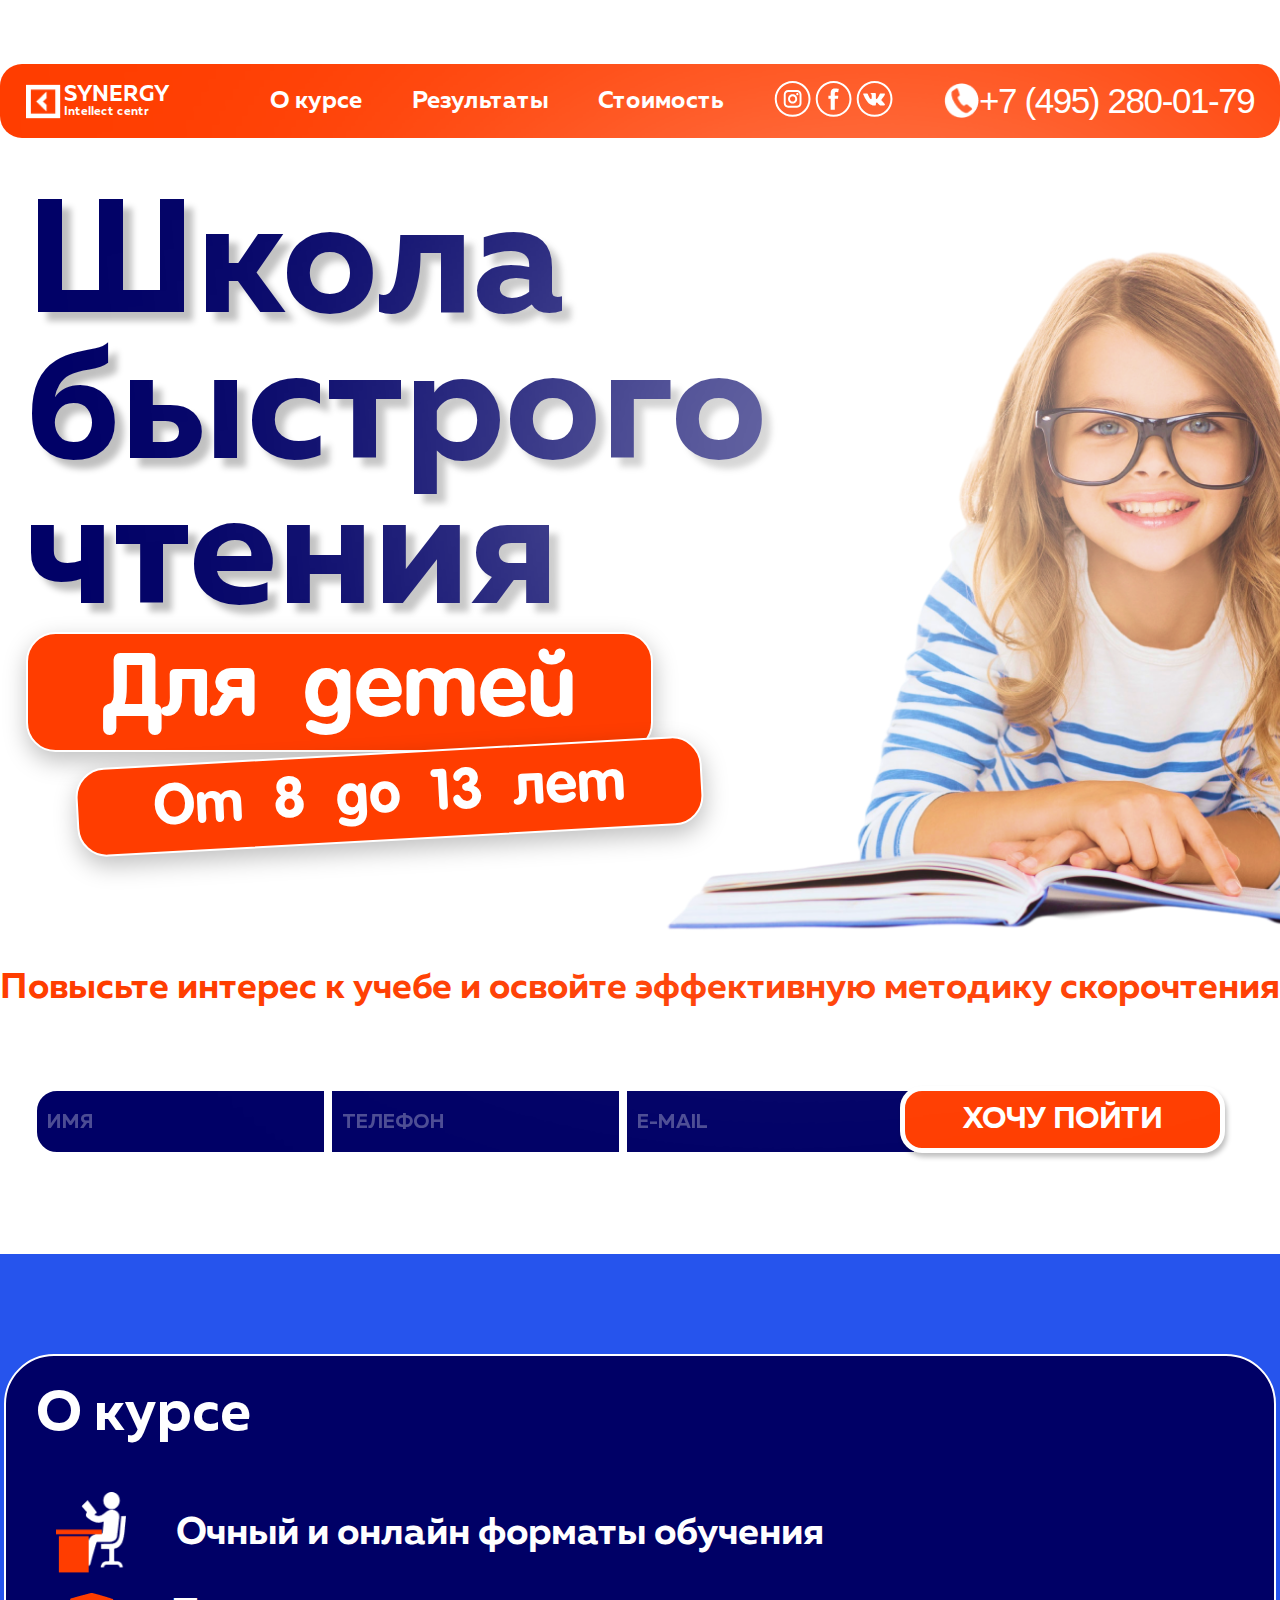
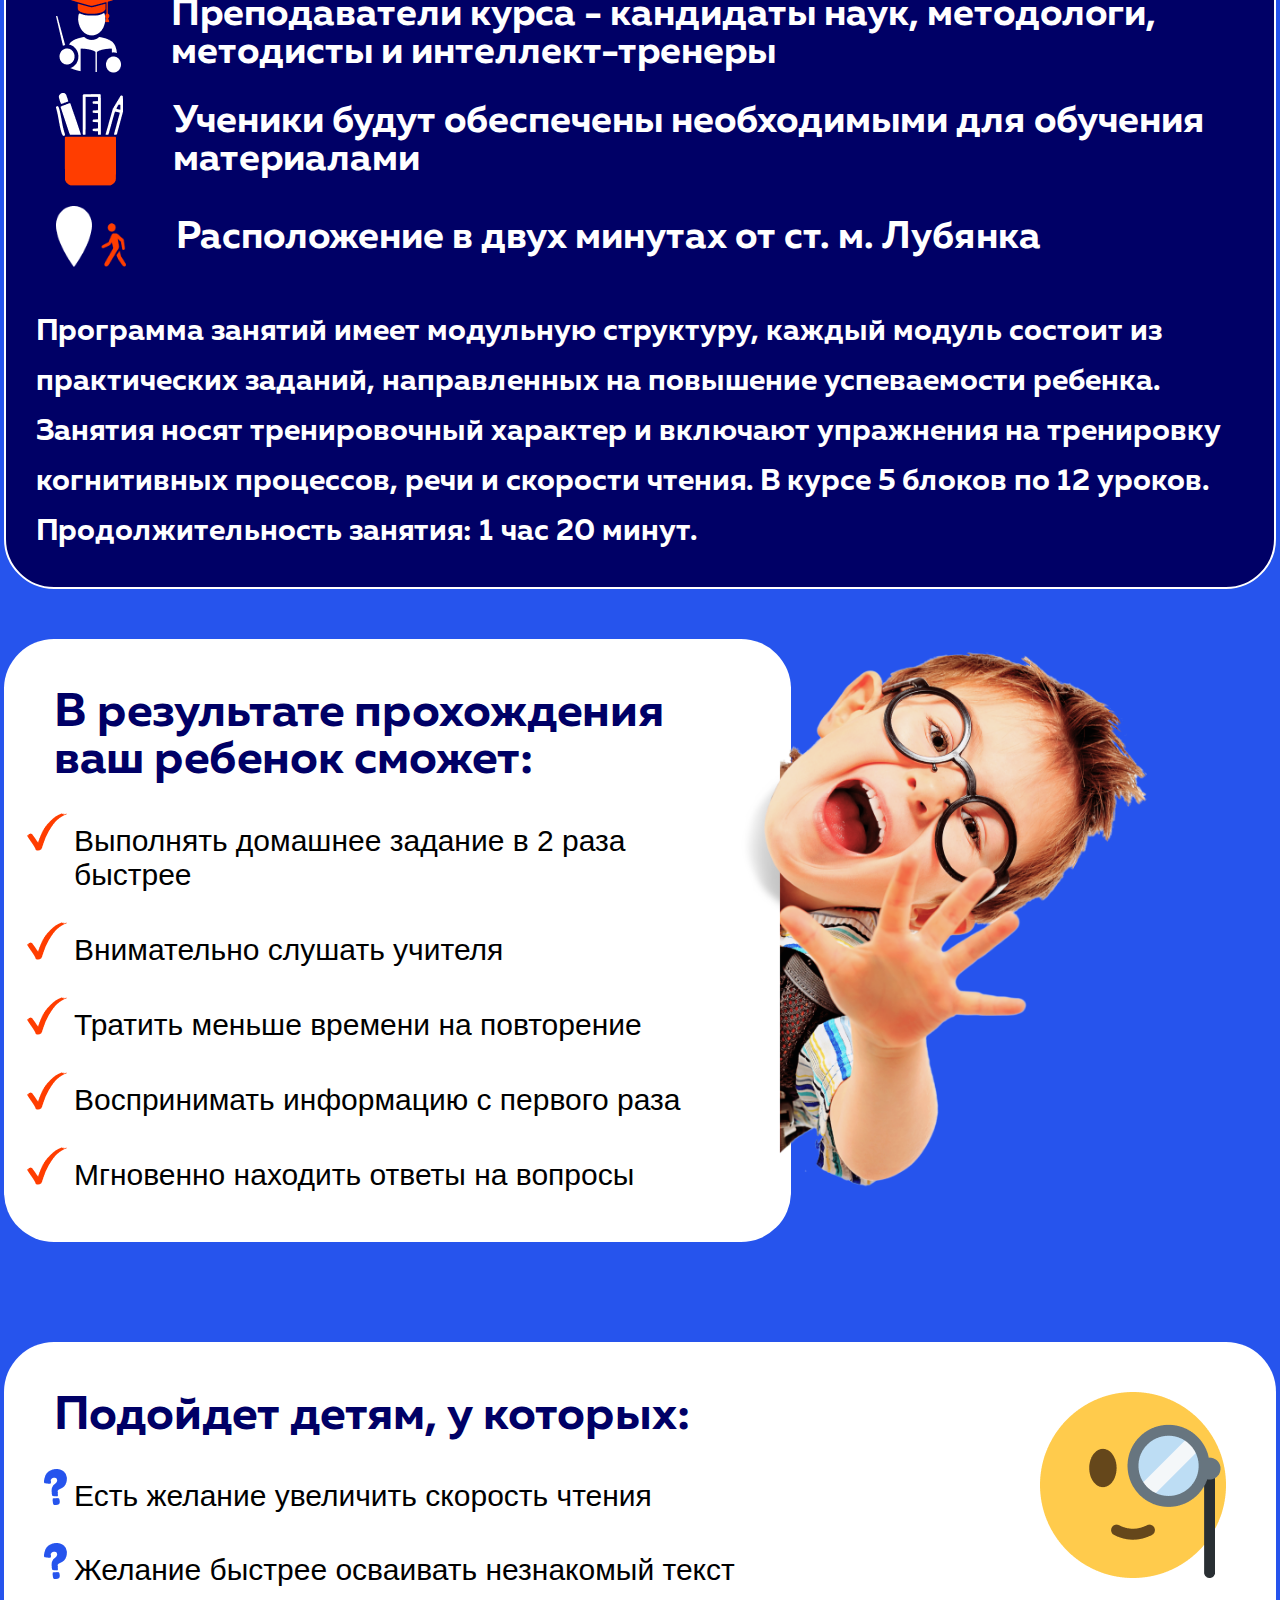
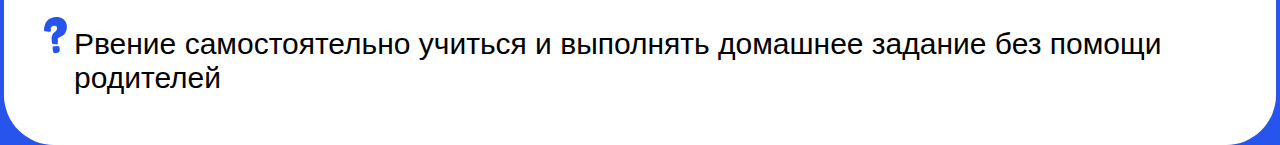
==== index.html @ 0c5dc906 "result" ====
<!DOCTYPE html>
<html lang="ru">
<head>
    <link rel="stylesheet" href="style.css">
    <meta charset="UTF-8">
    <meta http-equiv="X-UA-Compatible" content="IE=edge">
    <title>Document</title>
    <meta charset="UTF-8">
    <meta http-equiv="X-UA-Compatible" content="IE=edge">
    <meta name="viewport" content="width=device-width, initial-scale=1.0">
</head>
<body>

    <!-- hedaer -->
    <header class="header">
        <div class="header__content">
            <div class="menu">
                <div class="logo">
                    <img src="./img/logo.png" alt="logo">
                <div class="logo__text">
                    <span class="text-top">Synergy</span>
                    <span class="text-bottom">Intellect centr</span>
                </div>
                </div>
                <nav>
                    <ul>  
                           <li>О курсе</li>
                         <li>Результаты</li>
                        <li>Стоимость</li>
                    </ul>  
                </nav>
                <div class="social-icons">
                    <img src="./img/Union.svg" alt="">
                    <img src="./img/Union-2.svg" alt="">
                    <img src="./img/Union-3.svg" alt="">
                </div>
                <div class="number">
                    <img src="./img/mobile.png" alt="">
                    <div class="tel">+7 (495) 280-01-79</div>
                </div>
            </div>

            <div class="header__text">
                <div class="blur"></div>
                <div class="info">
                     <h1>Школа быстрого чтения</h1>
                    <span>Для детей</span>
                    <span>От 8 до 13 лет</span>
                </div>
                <img src="img/image 89.png" alt="">
            </div>
            <h2>Повысьте интерес к учебе и освойте эффективную методику скорочтения</h2>
            <div class="forms">
                <form action="">
                    <input type="text" placeholder="имя">
                    <input type="text" placeholder="телефон">
                    <input type="text" placeholder="e-mail">
                    <button class="go">Хочу пойти</button>
                </form>
            </div>
        </div>
    </header>

 
    <!-- Header End -->



     <!-- about -->

    <div class="about">
        <div class="about-block">
            <div class="about-block-title">
                <h3>О курсе</h3>
            </div>
            <div class="about-list">
                <ul>
                    <li><img src="./img/1.png" alt=""><span>Очный и онлайн форматы обучения</span></li>
                    <li><img src="./img/2.png" alt=""><span>Преподаватели курса - кандидаты наук, методологи, методисты и интеллект-тренеры</span></li>
                    <li><img src="./img/3.png" alt=""><span>Ученики будут обеспечены необходимыми для обучения материалами</span></li>
                    <li><img src="./img/4.png" alt=""><span>Расположение в двух минутах от ст. м. Лубянка</span></li>
                </ul>
                <p>Программа занятий имеет модульную структуру, каждый модуль состоит из практических заданий, направленных на повышение успеваемости ребенка. Занятия носят тренировочный характер и включают упражнения на тренировку когнитивных процессов, речи и скорости чтения. В курсе 5 блоков по 12 уроков. Продолжительность занятия: 1 час 20 минут.
                </p>
            </div>
        </div>

        <div class="result">
            <div class="result-block">
                <div class="result-title">
                    <h3>В результате прохождения ваш ребенок сможет:</h3>
                </div>
                <ul class="result-list">
                    <li>Выполнять домашнее задание в 2 раза быстрее </li>
                    <li>Внимательно слушать учителя</li>
                    <li>Тратить меньше времени на повторение</li>
                    <li>Воспринимать информацию с первого раза</li>
                    <li>Мгновенно находить ответы на вопросы</li>
                </ul>
            </div>
                <div class="result-img"><img src="./img/6.png" alt=""></div>
        </div>


        <div class="ratio">
            <div class="ratio-block">
                <div class="ratio-title">
                    <h3>Подойдет детям, у которых:</h3>
                </div>
                <ul class="ratio-list">
                    <li>Есть желание увеличить скорость чтения</li>
                    <li>Желание быстрее осваивать незнакомый текст</li>
                    <li>Рвение самостоятельно учиться и выполнять домашнее задание без помощи родителей</li>
                  
                </ul>
                <img class="smile" src="./img/smile.png" alt="">
            </div>
          
        </div>
   
    </div>
    
    
</body>
</html>
---- style.css ----
@font-face {
    font-family: "18vagroundedmbold"; 
    src: url("./fonts/18vagroundedmbold.ttf") format("truetype"); 
    font-style: normal; 
    font-weight: normal; 
        } 

    @font-face {
        
        font-family: "muller"; 
        src: url("./fonts/MullerBold.ttf") format("truetype"); 
        font-style: normal; 
        font-weight: normal; 
        } 
    
* {
    padding: 0;
    margin:0;
    box-sizing: border-box;
}

.header {
    display: flex;
    justify-content: center;
    width: 100%;
}
   



.header__content {
    max-width: 1455px;
    width: 100%;
    margin: 0 auto;
    display: flex;
    flex-direction: column;
  
}

.container {
    width: 100%;
}

.menu {
    max-width: 9005px;
    width: 100%;
    height: 74px;
    margin-top: 4em;
    background-color: #FF3D00;
    border-radius: 22px;
    display: flex;
    justify-content: space-around;
    align-items: center;
    color: #FFF;
    font-family: 'muller';
}

.social-icons img {
    transition: 0.3s;
    cursor: pointer;
}

.number img {
    width: 35px;
    height: 35px;
} 

.social-icons img:hover {
    transform: scale(1.3);
}

.menu ul {
    display: flex;
    justify-content: space-around;
}


.menu ul li {
    list-style-type: none;
    font-family: 'Muller';
    font-style: normal;
    font-weight: bold;
    font-size: 24px;
    line-height: 136%;
    margin-left: 50px;
}

.number{
    display: flex;
}

.tel {
    font-family: Verdana, Geneva, Tahoma, sans-serif;
    font-style: normal;
    font-size: 35px;
    line-height: 36px;
    text-align: right;
    letter-spacing: -0.04em;
}

.logo {
    display: flex;
    align-items:center;
}

.logo img {
    width: 35px;
    height: 35px;
}

.logo__text {
    display: flex;
    flex-direction: column;
    margin-left: 3px;
}
.text-top {
    font-size: 22px;
    text-transform: uppercase;
    font-weight: bold;
}

.text-bottom {
    font-size: 12px;
}


.header__text {
    display: flex;
    align-items: center;
    height: 760px;
    width: 100%;


}

.info {
    display: flex;
    flex-direction: column;
    position: relative;
    justify-content: center;
    padding: 14px 26px;
}

.info span {
    text-align: center;
    background: #FF3D00;
    border: 2px solid #FFFFFF;
    box-sizing: border-box;
    box-shadow: 1px 9px 23px rgba(0, 0, 0, 0.25);
    border-radius: 29.5756px;
    color: #FFF;
    font-size:88px;
    width: 627px;
    position: relative;
    font-size: 1;
    font-family: '18vagroundedmbold';
    padding: 14px 27px;
    z-index: 5;

}

.info span:last-child {
    font-size: 57px;
    left: 50px;
    font-size: 2;
    transform: rotate(-3.16deg);


}

.info h1 {
    font-weight: bold;
    font-size:162px;
    color: #000066;
    font-family:"muller";
    color: #000066;
    line-height: 0.9;
    text-shadow: 8.53006px 8.53006px 6.0929px rgba(0, 0, 0, 0.25);
}

.header__text img {
    position: relative;
    right: 130px;
    max-width:880px;
    width: 100%;
    top: 70px;
}

.blur {
    position: absolute;
    width: 924.22px;
    height: 516.02px;
    left: 529px;
    top: 181.77px;
    
    background: radial-gradient(54.37% 67.96% at 24.52% 46.82%, rgba(255, 255, 255, 0.6) 100%, rgba(255, 255, 255, 0) 100%);
    filter: blur(229px);
    transform: rotate(-4.58deg);
    z-index: 4;
}

h2 {
    text-align: center;
    margin-top: 2em;
    font-family: 'muller';
    color: #FF3D00;
    font-size: 36px;
   
}
.forms {
    display: flex;
    justify-content: center;
    margin-top: 5em;
    align-items: center;
    margin-bottom: 100px;
    
}

input {
    background:#000066;
    width: 291px;
    background: #000066;
    border: 2px solid #FFFFFF;
    box-sizing: border-box;
    height: 65px;
    color: #fff;
    text-transform: uppercase;
    padding: 5px 10px;
    font-size: 20px;
    font-family: 'muller';

}

input:first-child {
    border-radius: 22px 0px 0px 22px;
}

input::placeholder {
    color: #fff;
    opacity: 0.3;
}

.go {
    font-family: 'muller';
    border: 5px solid #fff;
    position: relative;
    width: 325px;
    height: 67px;
    cursor: pointer;
    color: #fff;
    background: #FF3D00;
    box-shadow: 2px 4px 5px rgba(0, 0, 0, 0.25);
    border-radius: 22px;
    right: 20px;
    font-size: 30px;
    text-transform: uppercase;
    text-align:center;

    
}






.about {
    background-color: #2654ED;
    display: flex;
    justify-content: center;
    align-items: center;
    flex-direction: column;
    font-family: 'muller';


}

.about-block {
    max-width: 1272px;
    margin-top: 100px;
    background: #000066;
    border: 2px solid #FFFFFF;
    box-sizing: border-box;
    border-radius: 50px;
    color: #fff;
    padding: 30px;
    font-family: 'muller';

}

.about-block span {
    display: flex;
    align-items: center;
    
}


.about-block-title {
    font-size:48px;
    margin-bottom: 10px;
}

.about-block ul {
    padding: 20px;
    list-style:none;
  


}

.about-block ul li {
    font-size: 38px;
    display: flex;
    align-items: center;
    margin-top: 20px;
    
}

.about-block ul li img{
   width: 70px;
    
}

.about-block ul li span {
    margin-left: 50px
}



.about-block p {
    font-size: 30px;
    line-height: 50px;
    margin-top: 20px;
}


.result {
    font-family: 'muller';
    margin-top: 50px;
    display: flex;
    padding: 0;
    max-width:1272px;
    width: 100%;
    position: relative;
}

.result-title {
    color: #000066;
    margin-bottom: 30px;
}
.result-block {
         width:865px;
         padding: 50px;
         background-color: #fff;
         border-radius: 50px;
}

.result-title h3 {
    font-size: 47px;
}

.result-list > li {
        font-size: 30px;
        margin-top: 30px;
        font-weight: 100;
        font-family: Verdana, Geneva, Tahoma, sans-serif;
        list-style: url(./img/8.png);
        margin-left: 20px;
}

.result-img {
    position: relative;
    right: 107px;
    z-index: 2;
   
    
}

.result-img img {
 width: 100%;
}

.book {
    width: 30%;
}



.ratio {
   width: 100%;
   display: flex;
   justify-content: center;
   
}


.ratio-block {
         max-width:1272px;
         padding: 50px;
         background-color: #fff;
         border-radius: 50px;
         margin-top: 100px;
         position: relative;
}

.smile {
    position: absolute;
    top: 0;
    right: 0;
    margin: 50px;
  
}

.ratio-title {
    color: #000066;
    margin-bottom: 30px;
}

.ratio-title h3 {
    font-size: 47px;
}

.ratio-list > li {
        font-size: 30px;
        margin-top: 30px;
        font-weight: 100;
        font-family: Verdana, Geneva, Tahoma, sans-serif;
        list-style: url(./img/9.png);
        margin-left: 20px;
}
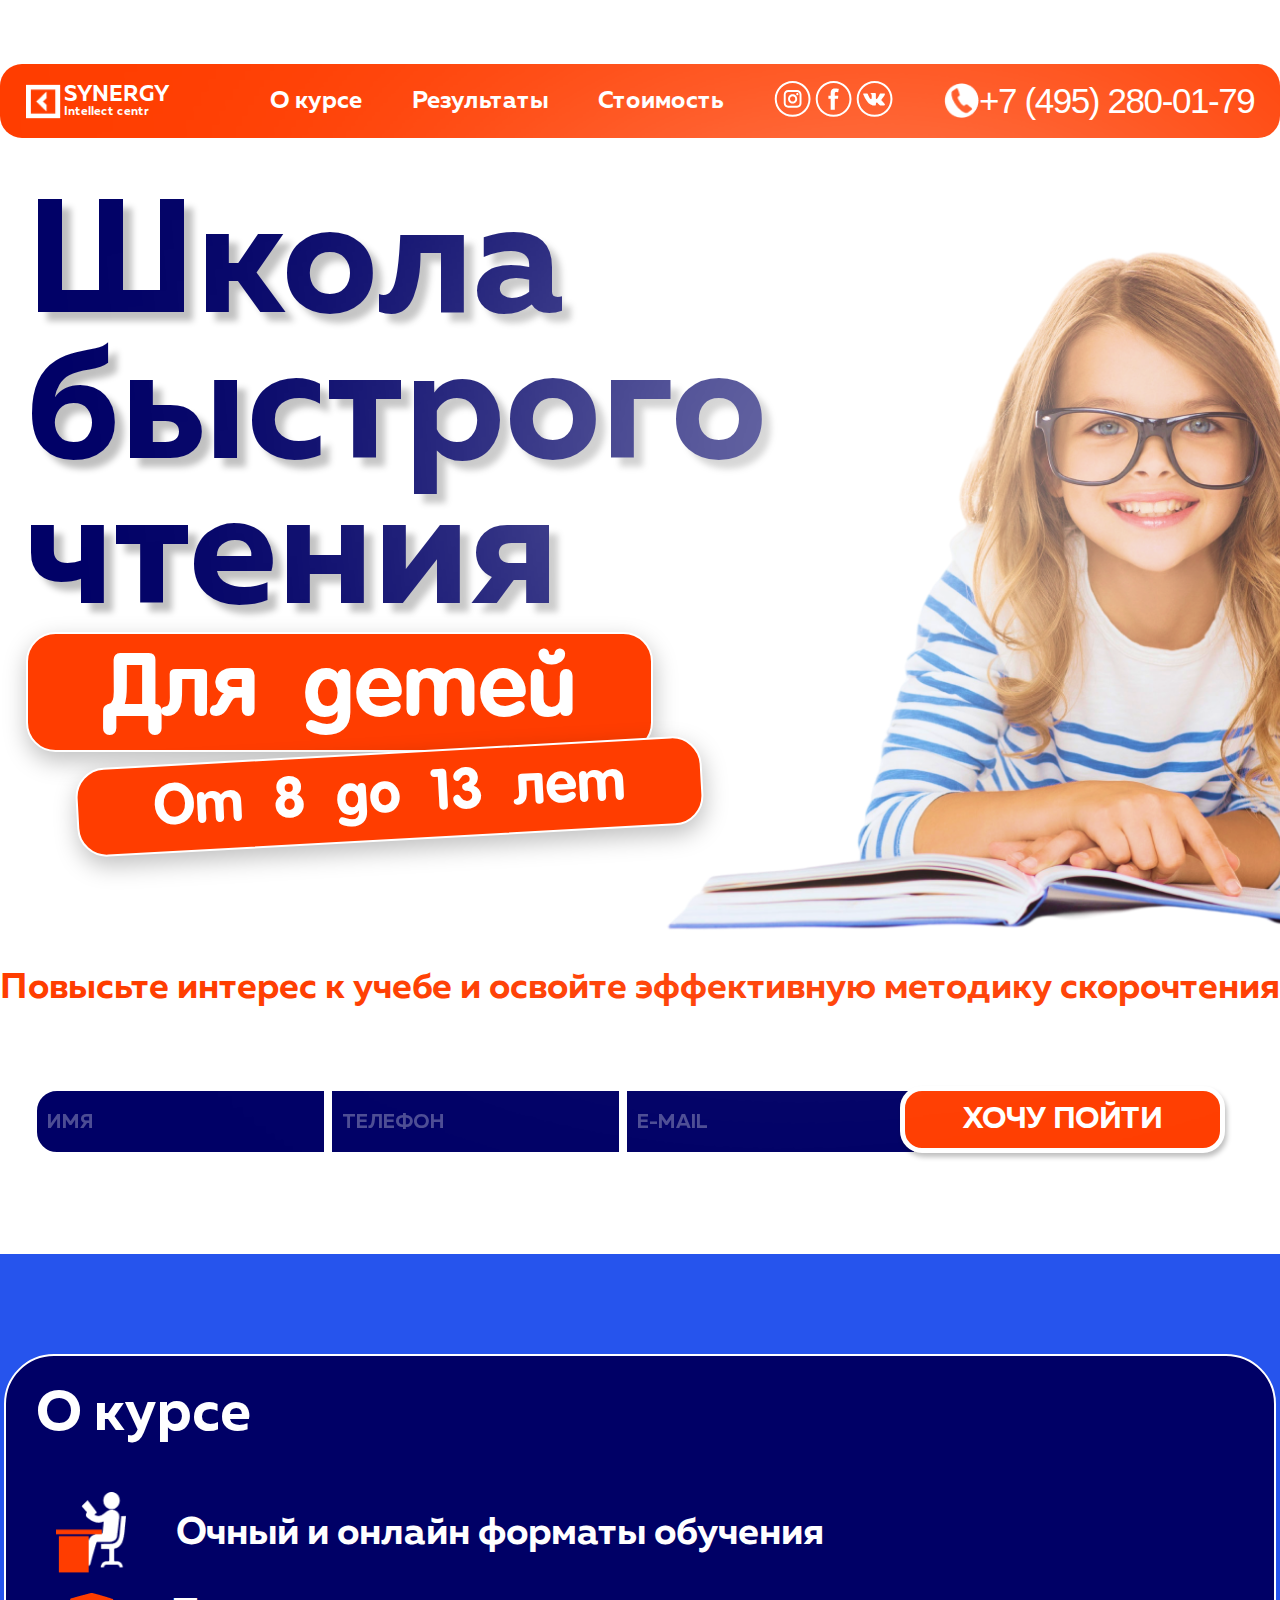
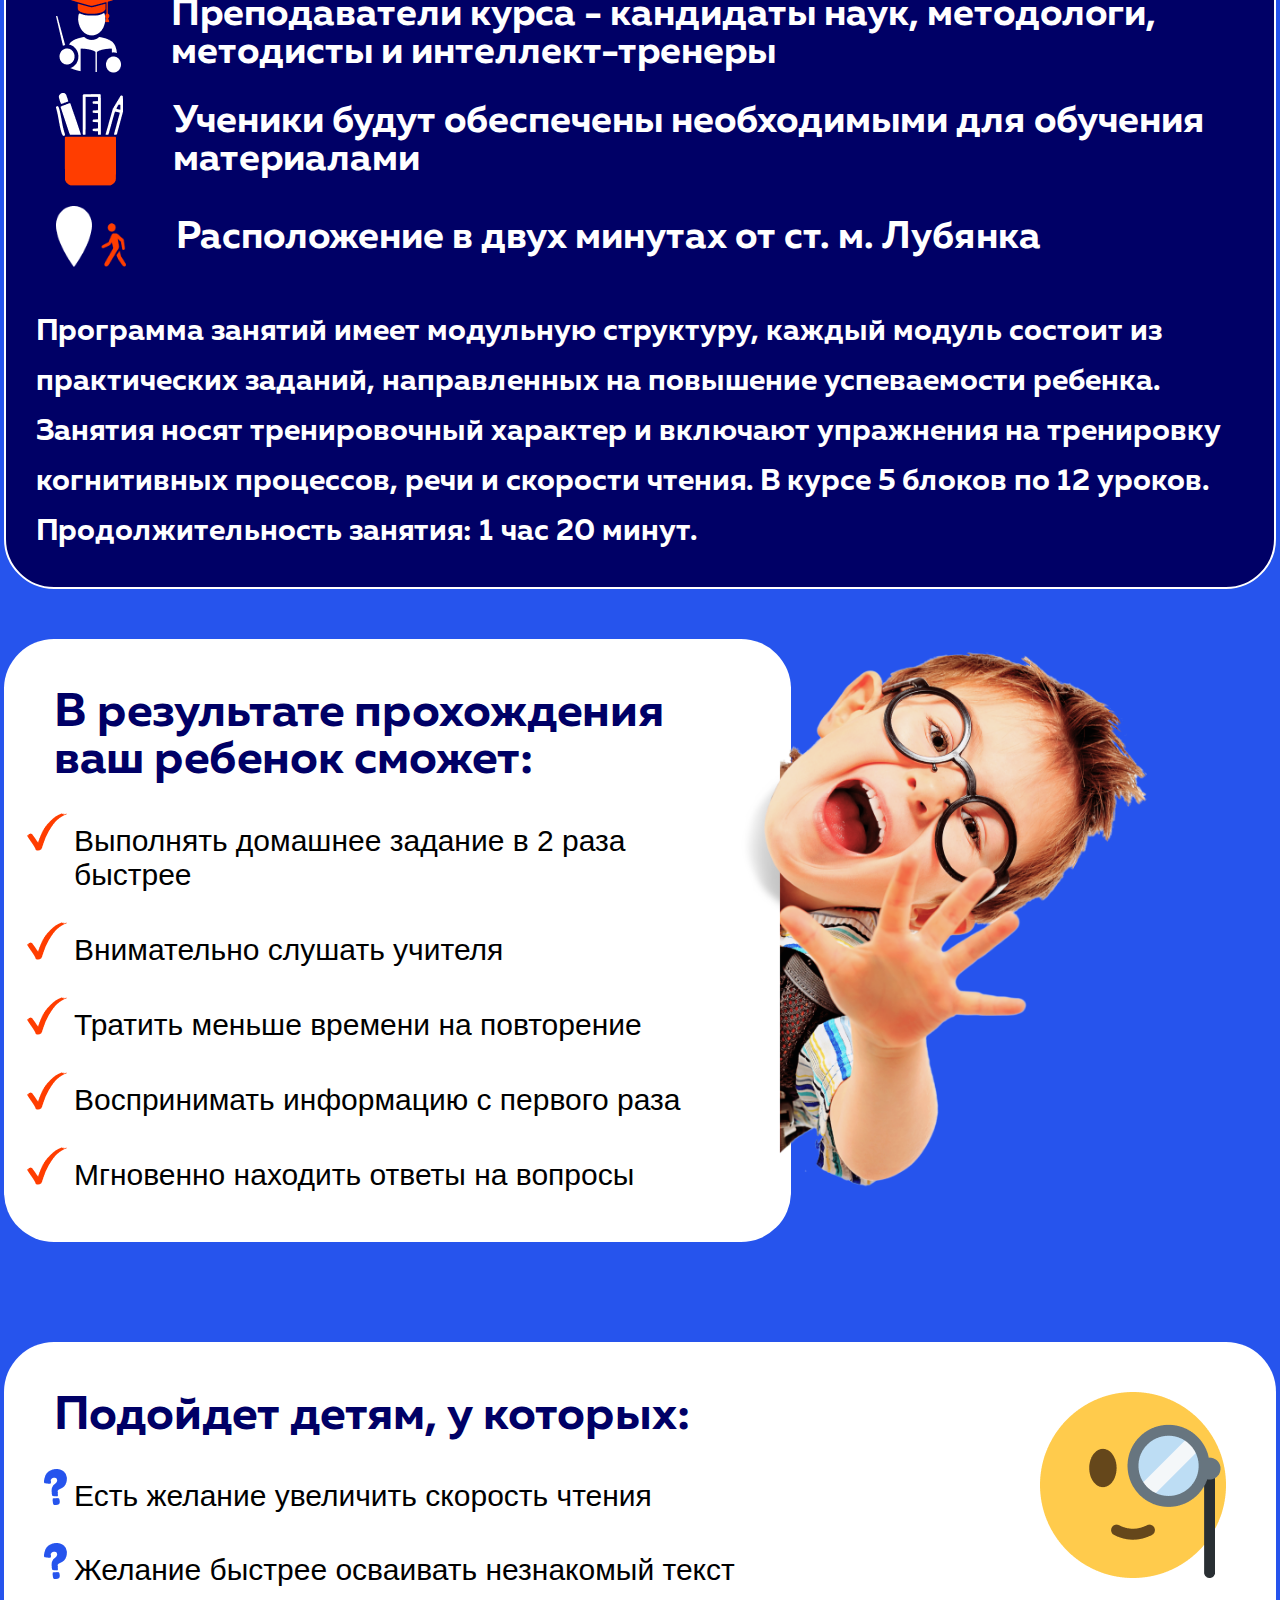
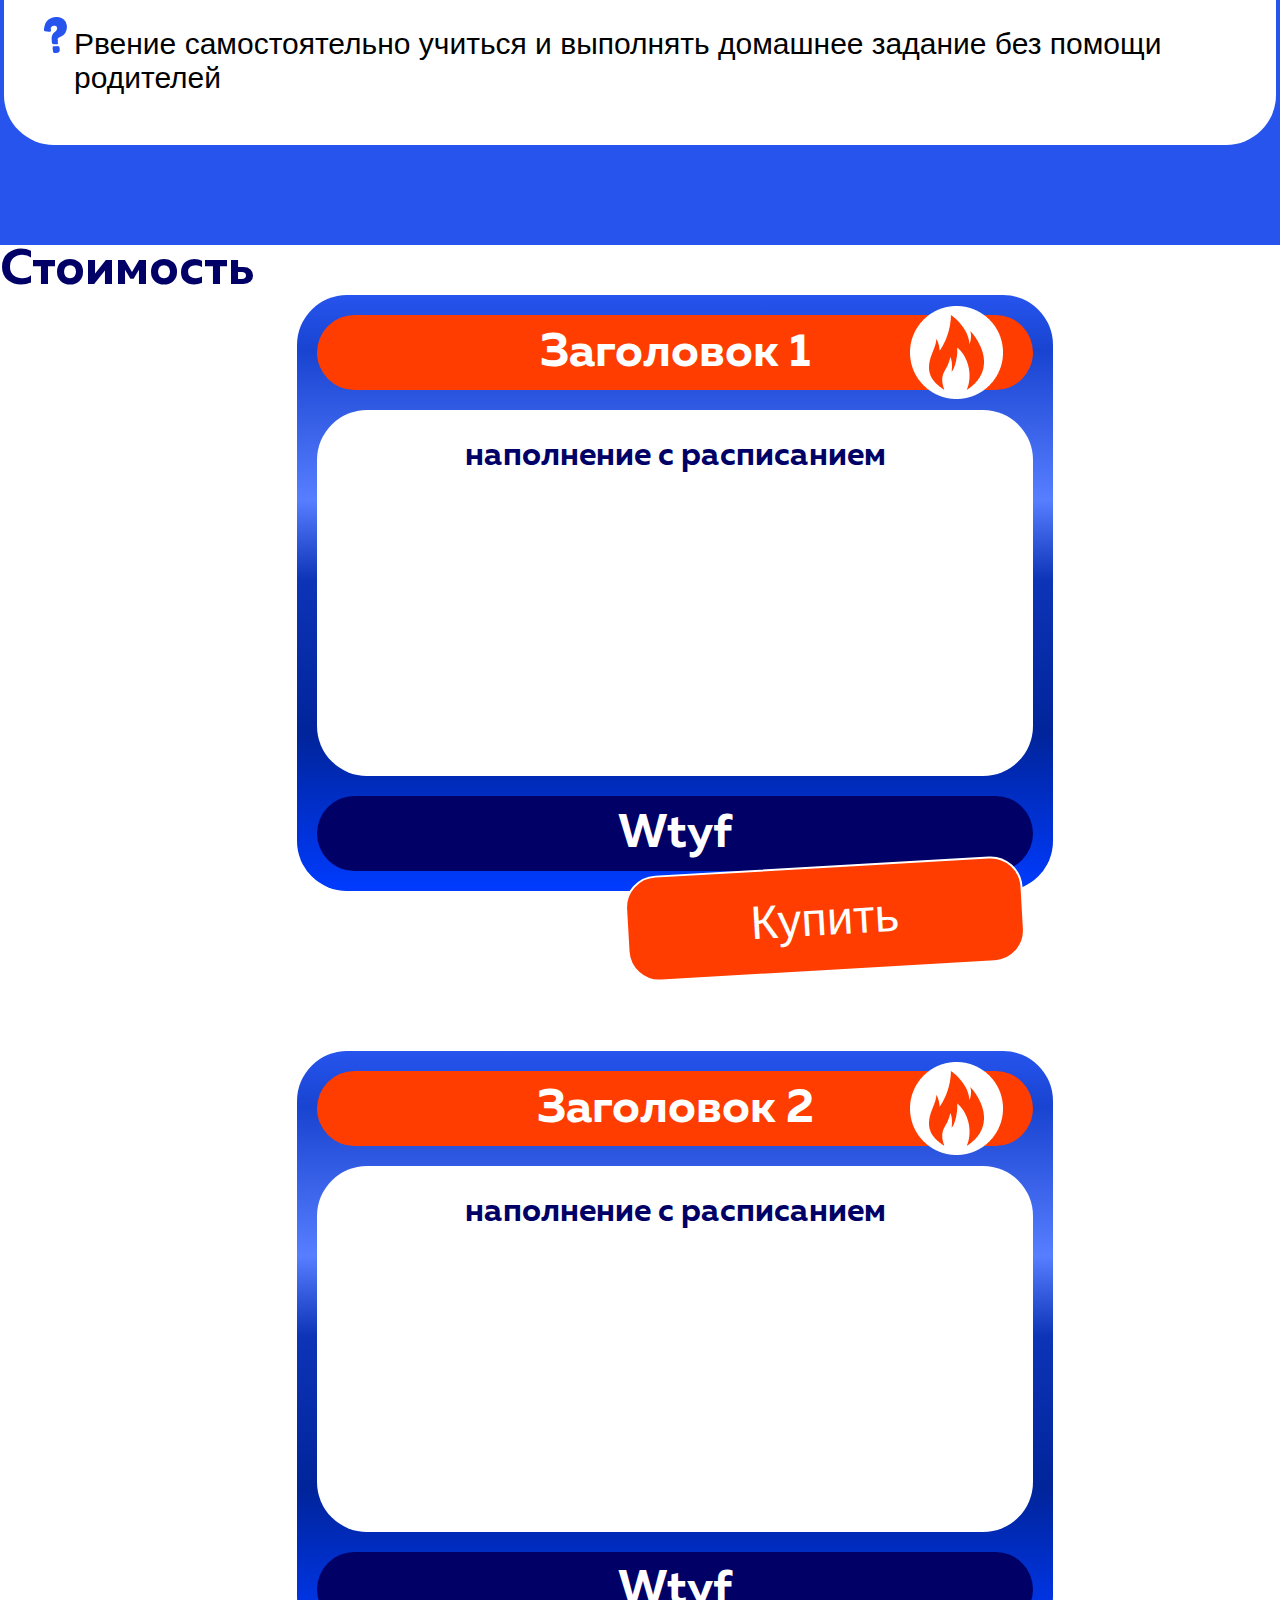
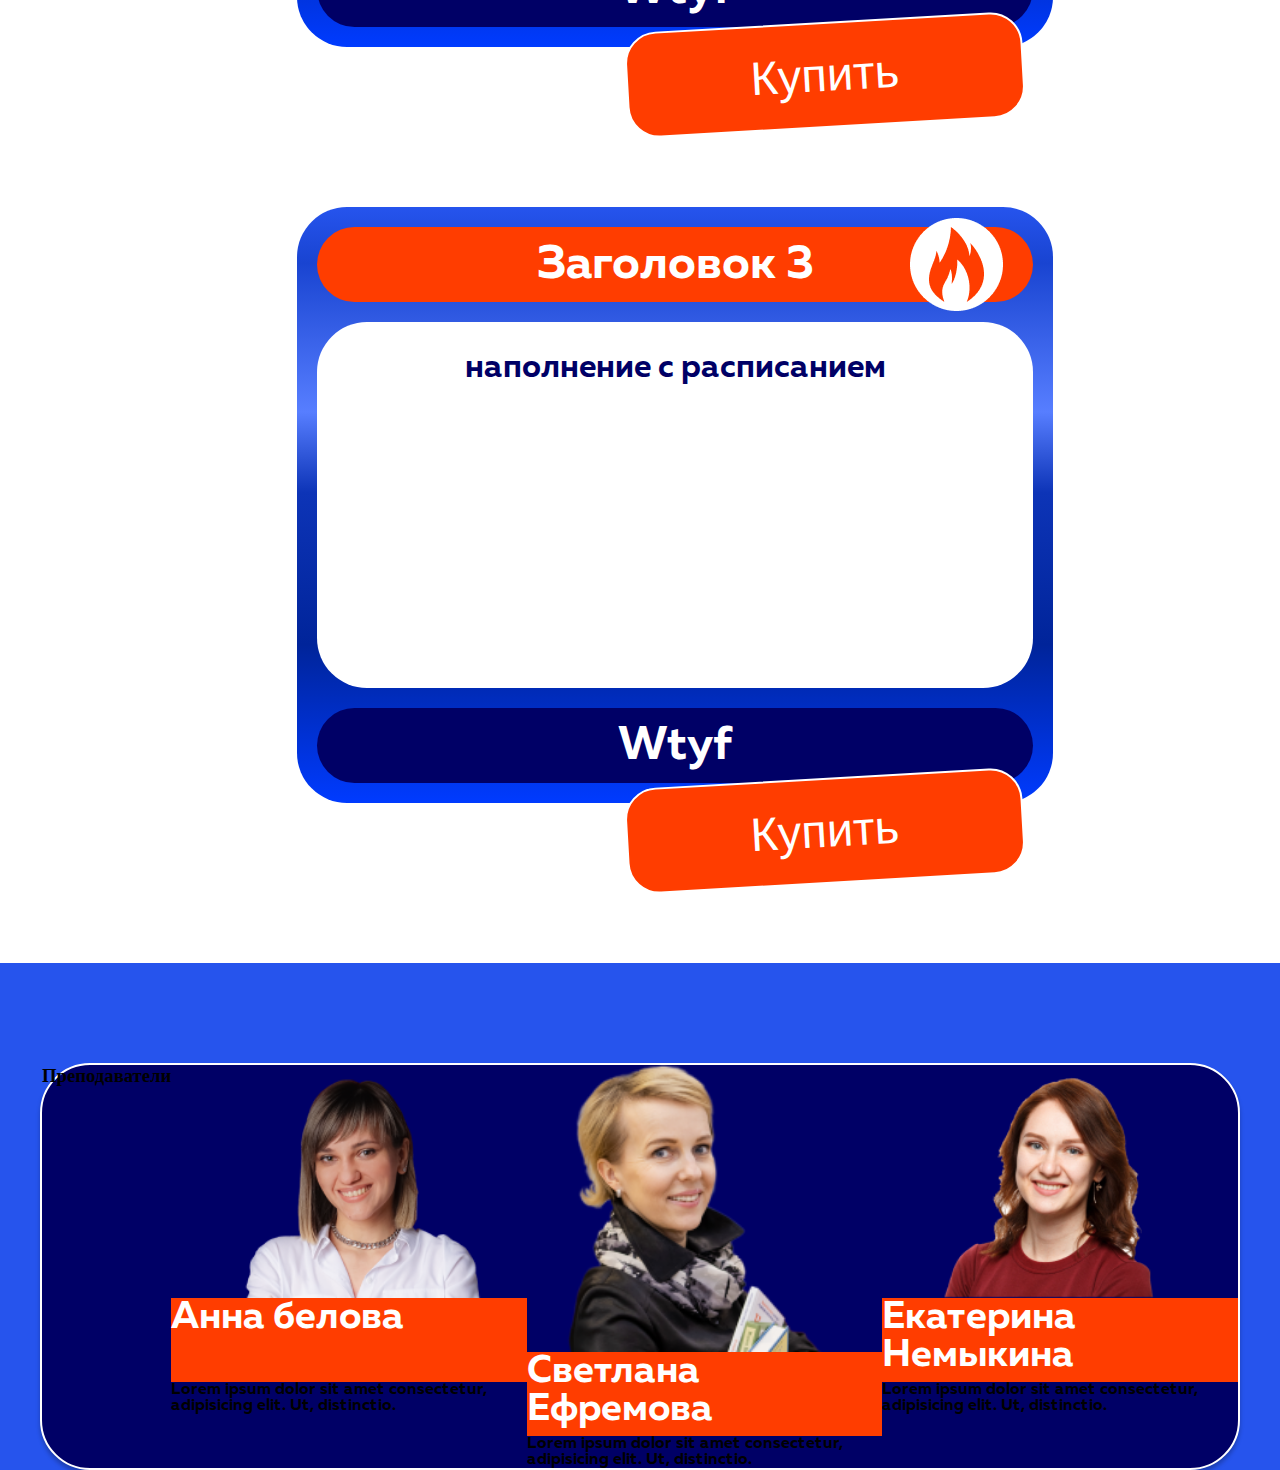
==== commit dbe1f019: "price" ====
--- a/index.html
+++ b/index.html
@@ -11,7 +11,7 @@
     <meta name="viewport" content="width=device-width, initial-scale=1.0">
 </head>
 <body>
-
+<div class="container">
     <!-- hedaer -->
     <header class="header">
         <div class="header__content">
@@ -122,5 +122,106 @@
     </div>
     
     
+     <!-- about -->
+
+
+<!-- price-->
+
+<div class="price-block">
+    <div class="price">
+        <div class="price-title">Стоимость</div>
+        <div class="price-items">
+            <div class="item">
+                <div class="item-title">
+                    <img class="faer" src="./img/faer.png" alt="">
+
+                    Заголовок 1
+                </div>
+                <div class="item-text">
+                    наполнение с расписанием
+                </div>
+
+                <div class="item-price">Wtyf
+                    <button class="btn">Купить</button>
+                </div>
+            </div>
+
+            <div class="item">
+                <div class="item-title">
+                    <img class="faer" src="./img/faer.png" alt="">
+
+                    Заголовок 2
+                </div>
+                <div class="item-text">
+                    наполнение с расписанием
+                    
+                </div>
+
+                <div class="item-price">Wtyf
+                    <button class="btn">Купить</button>
+
+                </div>
+            </div>
+
+            <div class="item">
+                <div class="item-title">
+                    <img class="faer" src="./img/faer.png" alt="">
+                    Заголовок 3
+                </div>
+                <div class="item-text">
+                    наполнение с расписанием
+                </div>
+
+                <div class="item-price">Wtyf
+                    <button class="btn">Купить</button>
+
+                </div>
+            </div>
+        </div>
+    </div>
+</div>
+
+<!-- end price -->
+
+
+
+
+<!-- start speakers -->
+<div class="speaker-block">
+<div class="speakers">
+    <div class="speakers-title">
+        <h3>Преподаватели</h3>
+    </div>
+    <div class="speaker">
+        <img src="./img/anna.png" alt="">
+        <span class="speaker-name">Анна белова</span>
+        <p class="speaker-info">
+            Lorem ipsum dolor sit amet consectetur, adipisicing elit. Ut, distinctio.
+        </p>
+
+    </div>
+
+    <div class="speaker">
+        <img src="/img/sveta.png" alt="">
+        <span class="speaker-name">Светлана Ефремова</span>
+        <p class="speaker-info">
+            Lorem ipsum dolor sit amet consectetur, adipisicing elit. Ut, distinctio.
+        </p>
+
+    </div>
+
+    <div class="speaker">
+        <img src="./img/katya.png" alt="">
+        <span class="speaker-name">Екатерина Немыкина</span>
+        <p class="speaker-info">
+            Lorem ipsum dolor sit amet consectetur, adipisicing elit. Ut, distinctio.
+        </p>
+
+    </div>
+</div>
+
+</div>
+
+    </div>
 </body>
 </html>--- a/style.css
+++ b/style.css
@@ -42,7 +42,7 @@
 }
 
 .menu {
-    max-width: 9005px;
+    max-width: 1605px;
     width: 100%;
     height: 74px;
     margin-top: 4em;
@@ -401,6 +401,7 @@
          border-radius: 50px;
          margin-top: 100px;
          position: relative;
+         margin-bottom: 100px;
 }
 
 .smile {
@@ -429,18 +430,162 @@
         margin-left: 20px;
 }
 
-
-
-
-
-
-
-
-
-
-
-
-
-
-
-
+.price-block {
+    display: flex;
+    justify-content: center
+}
+
+
+.price {
+    margin-top: 70px;
+    width: 100%;
+    margin: 0 auto;
+}
+
+.price-items {
+    display: flex;
+    flex-direction:row;
+    flex-wrap: wrap;
+    justify-content: center;
+
+}
+
+.price-title {
+    font-family: 'Muller';
+    font-style: Bold;
+    font-size: 50px;
+    color: #000066;
+    
+    }
+
+    .item {
+        font-family: 'muller';
+        padding: 20px;
+        margin-left: 70px;
+        margin-bottom: 10em;
+        border-radius: 50px;
+        background: linear-gradient(180deg, #2654ED 0%, #1944D1 9.38%, #577EFF 34.38%, #0D34B7 47.92%, #00249A 73.44%, #003BFF 100%);
+
+    }
+
+    .item-title {
+        background-color: #FF3D00;
+        width: 716px;
+        height: 75px;
+        border-radius: 50px;
+        margin-bottom: 20px;
+        display: flex;
+        align-items: center;
+        justify-content: center;
+        color: #fff;
+        position: relative;
+        font-size: 47px;
+
+    }
+
+    .item-text {
+            max-width: 756px;
+            width: 716px;
+            height: 366px;
+            background: #FFFFFF;
+            border-radius: 50px;
+            margin-bottom: 20px;
+            color: #000066;
+            padding: 30px;
+            text-align: center;
+            position: relative;
+            font-size: 32px;
+            
+
+           
+
+              }
+
+    .item-price {
+        width: 716px;
+        height: 75px;
+        background: #000066;
+        border-radius: 50px;
+        display: flex;
+        align-items: center;
+        justify-content: center;
+        color: #fff;
+        font-size: 47px;
+        position: relative;
+
+    }
+
+
+    .faer {
+        position: absolute;
+        right: 30px;
+    }
+
+    .btn {
+        font-size: 47px;
+line-height: 130%;
+text-align: center;
+position: absolute;
+color: #FFFFFF;
+width: 397.51px;
+height: 105.72px;
+background: #FF3D00;
+border-radius: 32px;
+box-sizing: border-box;
+border-radius: 32px;
+transform: rotate(-3.28deg);
+top: 70px;
+right: 10px;
+border: 2px solid #FFFFFF;
+}
+
+.speaker-block {
+    background-color: #2654ED;
+    display: flex;
+    justify-content: center;
+}
+
+.speakers {
+    margin-top: 100px;
+    display: flex;
+    max-width: 1200px;
+    width: 100%;    
+    background: #000066;
+    border: 2px solid #FFFFFF;
+    box-shadow: 0px 4px 4px rgba(0, 0, 0, 0.25);
+    border-radius: 50px;
+justify-content: center;
+}
+
+.speaker {
+    display: flex;
+    flex-direction: column;
+    font-family: 'muller';
+}
+
+
+
+
+.speaker-name {
+width: 100%;
+height: 84px;
+font-size: 38px;
+background: #FF3D00;
+color: #fff;
+}
+
+
+
+
+
+
+
+
+
+
+
+
+
+
+
+
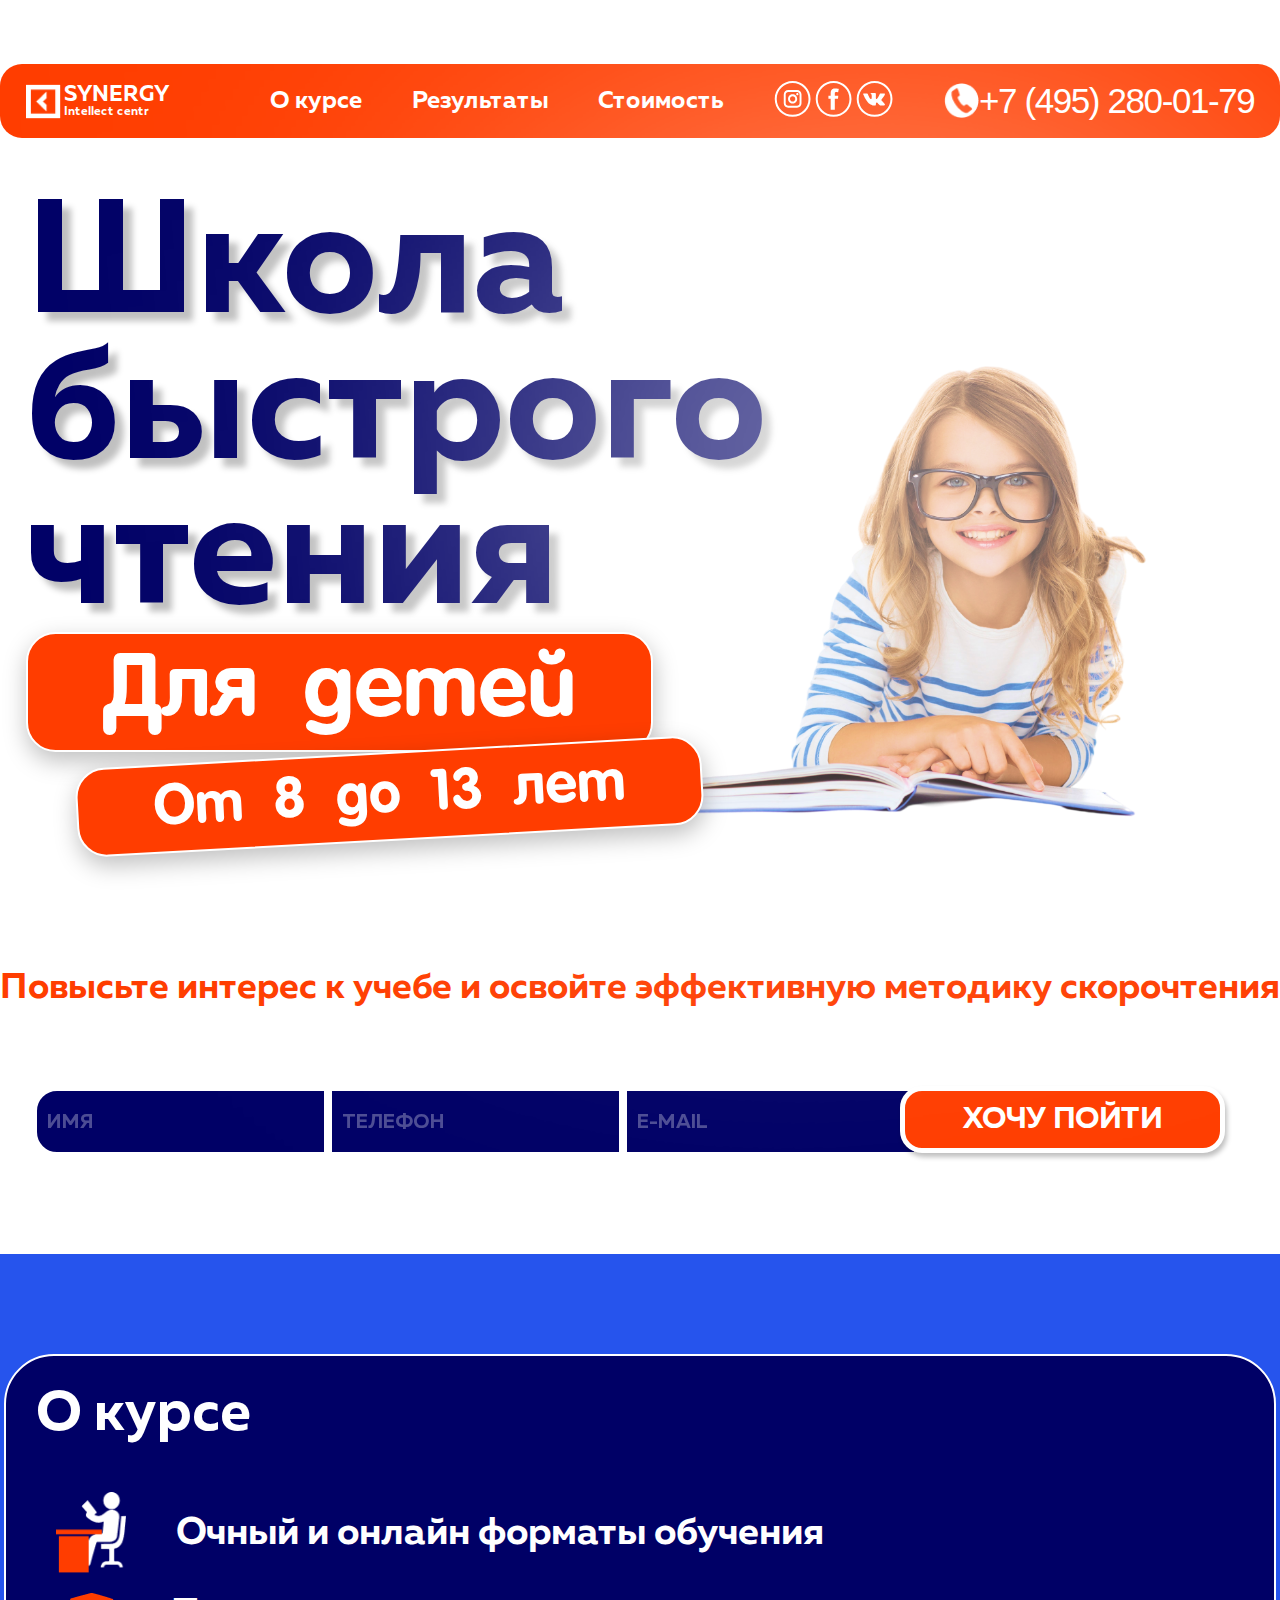
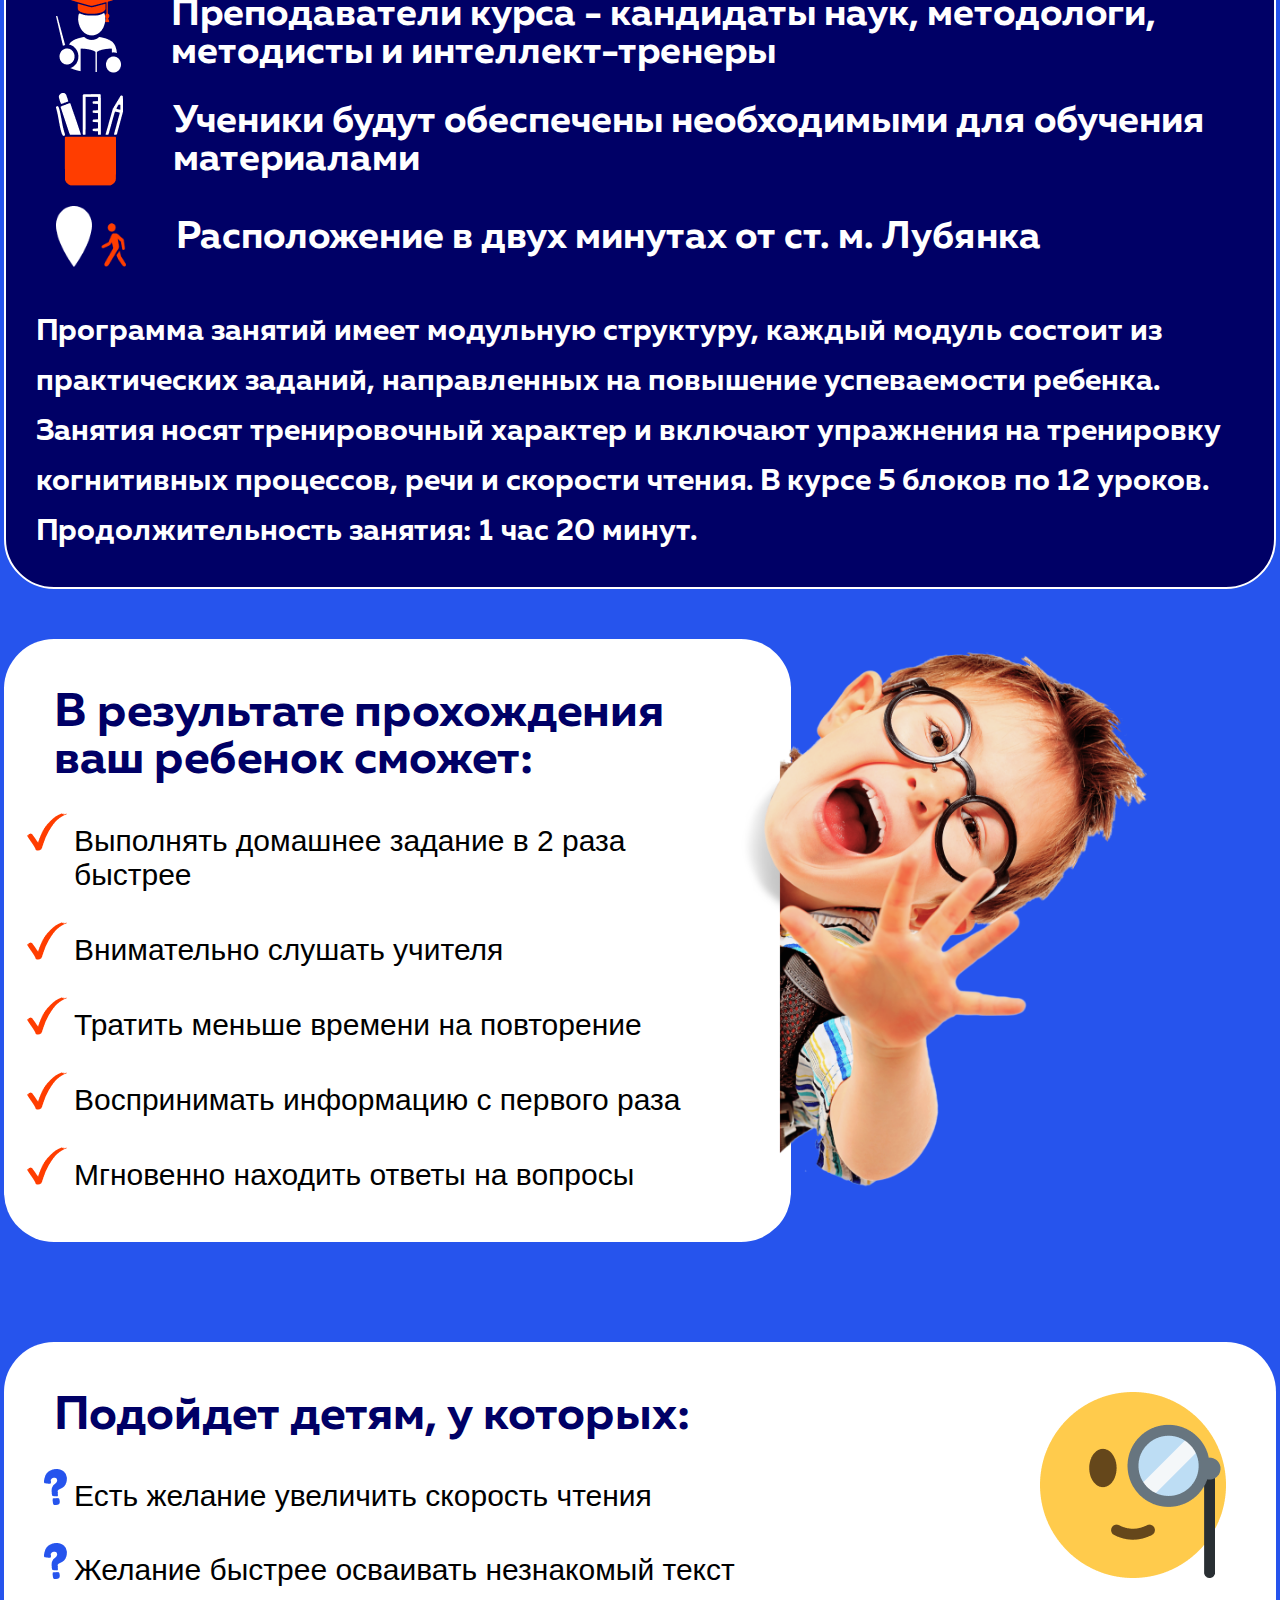
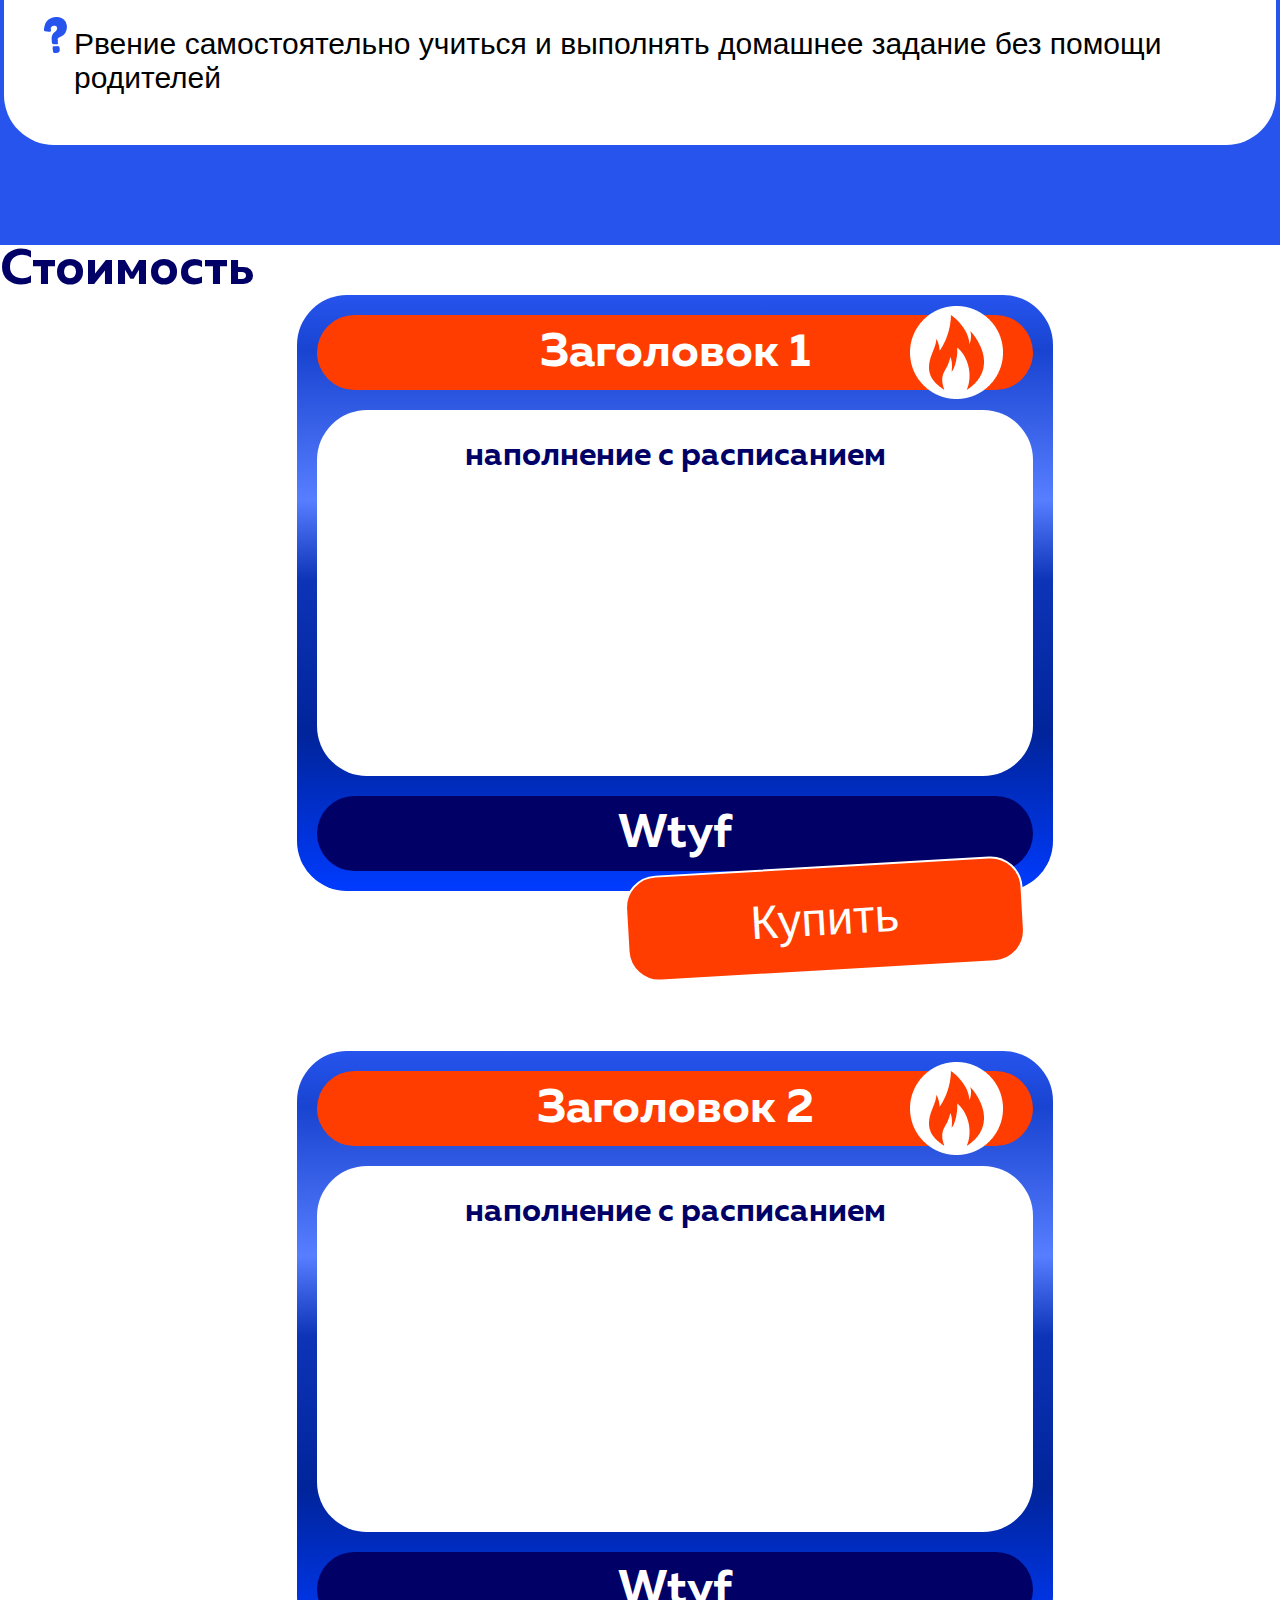
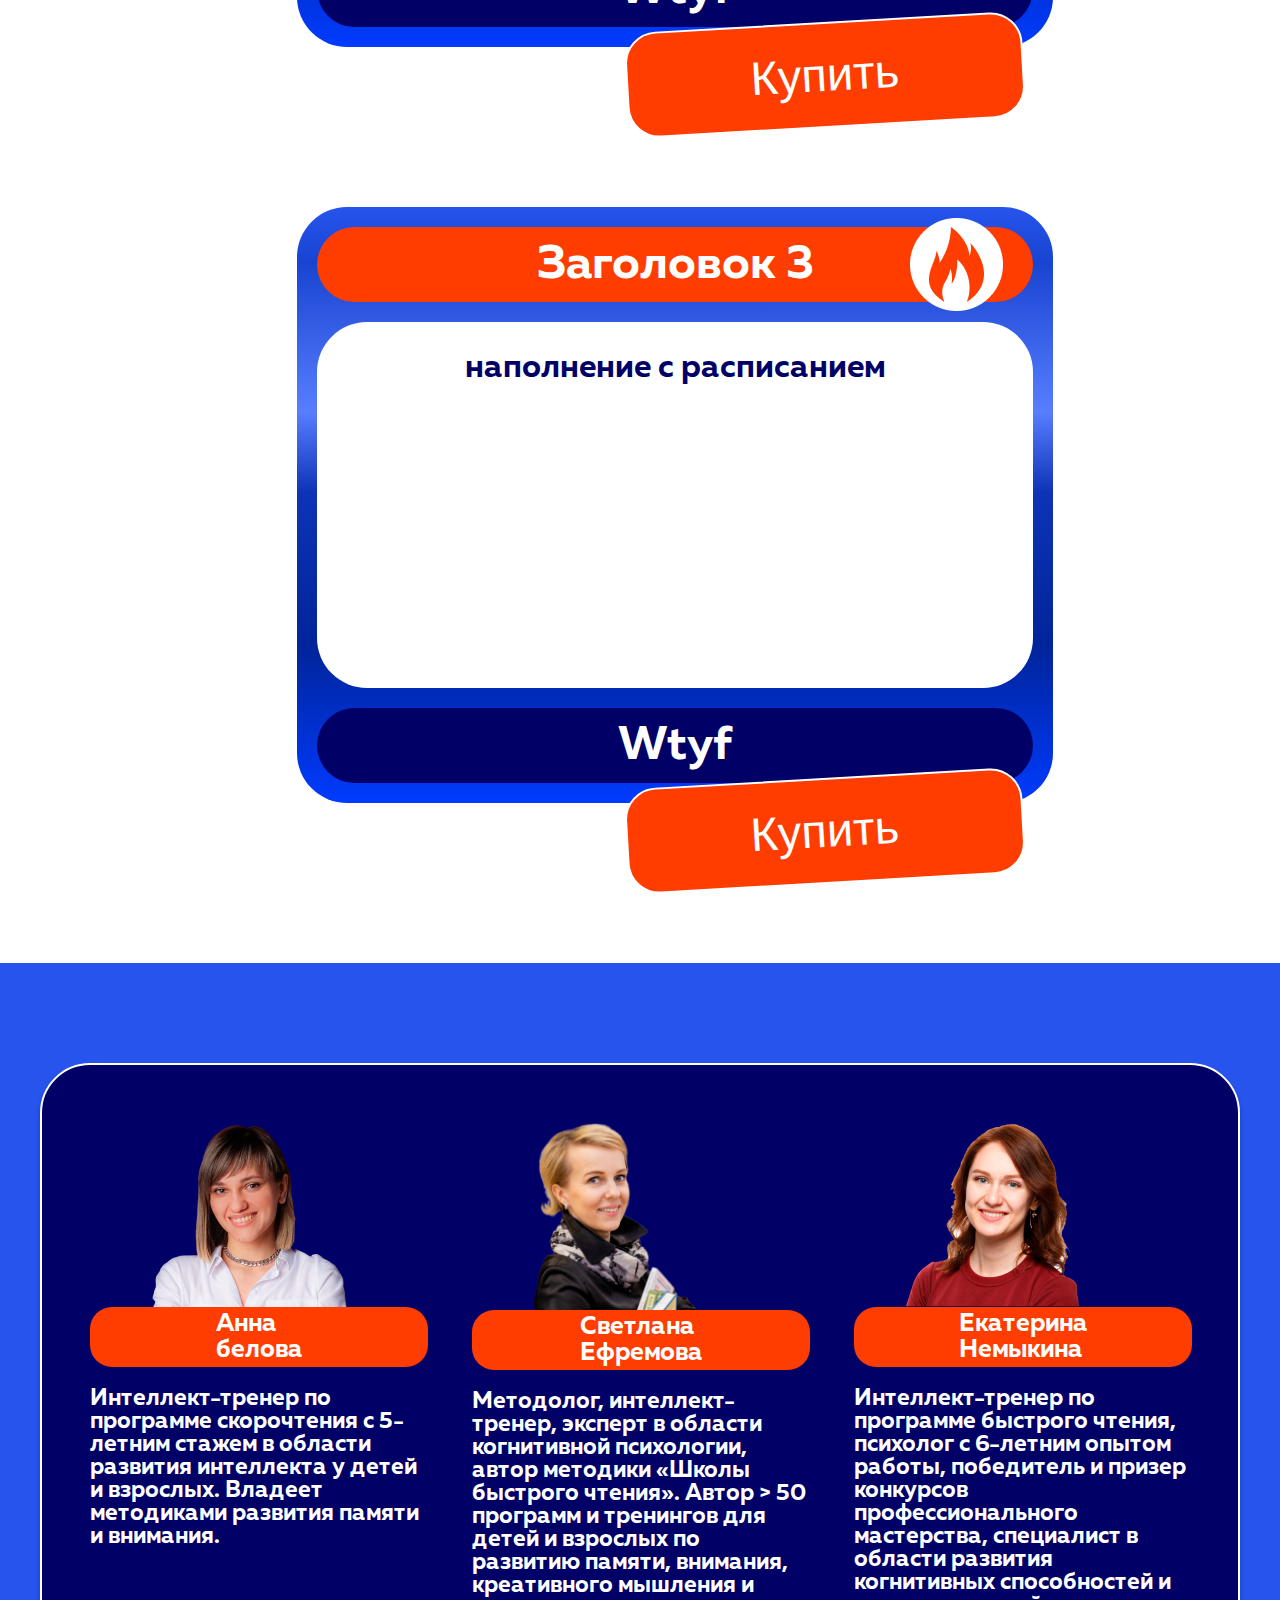
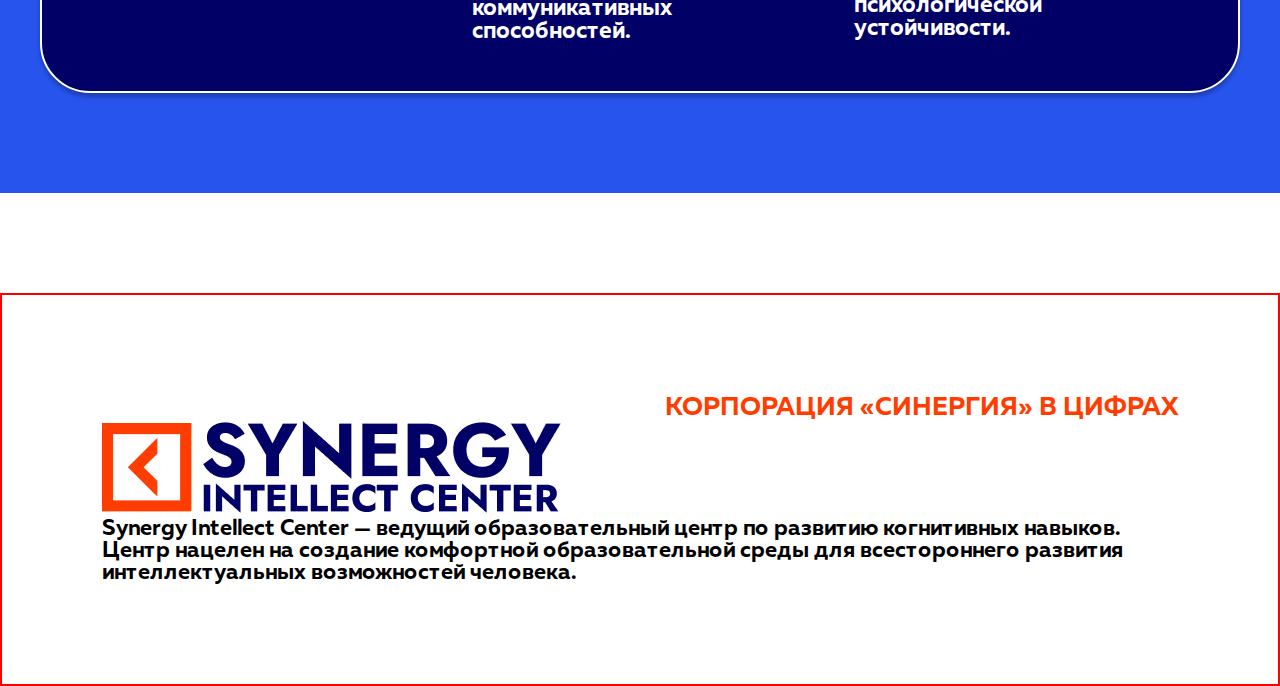
==== commit 4320eb5e: "v 1.1" ====
--- a/index.html
+++ b/index.html
@@ -1,6 +1,6 @@
-
 <!DOCTYPE html>
 <html lang="ru">
+
 <head>
     <link rel="stylesheet" href="style.css">
     <meta charset="UTF-8">
@@ -10,218 +10,253 @@
     <meta http-equiv="X-UA-Compatible" content="IE=edge">
     <meta name="viewport" content="width=device-width, initial-scale=1.0">
 </head>
+
 <body>
-<div class="container">
-    <!-- hedaer -->
-    <header class="header">
-        <div class="header__content">
-            <div class="menu">
-                <div class="logo">
-                    <img src="./img/logo.png" alt="logo">
-                <div class="logo__text">
-                    <span class="text-top">Synergy</span>
-                    <span class="text-bottom">Intellect centr</span>
-                </div>
-                </div>
-                <nav>
-                    <ul>  
-                           <li>О курсе</li>
-                         <li>Результаты</li>
-                        <li>Стоимость</li>
-                    </ul>  
-                </nav>
-                <div class="social-icons">
-                    <img src="./img/Union.svg" alt="">
-                    <img src="./img/Union-2.svg" alt="">
-                    <img src="./img/Union-3.svg" alt="">
-                </div>
-                <div class="number">
-                    <img src="./img/mobile.png" alt="">
-                    <div class="tel">+7 (495) 280-01-79</div>
-                </div>
-            </div>
-
-            <div class="header__text">
-                <div class="blur"></div>
-                <div class="info">
-                     <h1>Школа быстрого чтения</h1>
-                    <span>Для детей</span>
-                    <span>От 8 до 13 лет</span>
-                </div>
-                <img src="img/image 89.png" alt="">
-            </div>
-            <h2>Повысьте интерес к учебе и освойте эффективную методику скорочтения</h2>
-            <div class="forms">
-                <form action="">
-                    <input type="text" placeholder="имя">
-                    <input type="text" placeholder="телефон">
-                    <input type="text" placeholder="e-mail">
-                    <button class="go">Хочу пойти</button>
-                </form>
-            </div>
-        </div>
-    </header>
-
- 
-    <!-- Header End -->
-
-
-
-     <!-- about -->
-
-    <div class="about">
-        <div class="about-block">
-            <div class="about-block-title">
-                <h3>О курсе</h3>
-            </div>
-            <div class="about-list">
-                <ul>
-                    <li><img src="./img/1.png" alt=""><span>Очный и онлайн форматы обучения</span></li>
-                    <li><img src="./img/2.png" alt=""><span>Преподаватели курса - кандидаты наук, методологи, методисты и интеллект-тренеры</span></li>
-                    <li><img src="./img/3.png" alt=""><span>Ученики будут обеспечены необходимыми для обучения материалами</span></li>
-                    <li><img src="./img/4.png" alt=""><span>Расположение в двух минутах от ст. м. Лубянка</span></li>
-                </ul>
-                <p>Программа занятий имеет модульную структуру, каждый модуль состоит из практических заданий, направленных на повышение успеваемости ребенка. Занятия носят тренировочный характер и включают упражнения на тренировку когнитивных процессов, речи и скорости чтения. В курсе 5 блоков по 12 уроков. Продолжительность занятия: 1 час 20 минут.
-                </p>
-            </div>
-        </div>
-
-        <div class="result">
-            <div class="result-block">
-                <div class="result-title">
-                    <h3>В результате прохождения ваш ребенок сможет:</h3>
-                </div>
-                <ul class="result-list">
-                    <li>Выполнять домашнее задание в 2 раза быстрее </li>
-                    <li>Внимательно слушать учителя</li>
-                    <li>Тратить меньше времени на повторение</li>
-                    <li>Воспринимать информацию с первого раза</li>
-                    <li>Мгновенно находить ответы на вопросы</li>
-                </ul>
-            </div>
+    <div class="container">
+        <!-- hedaer -->
+        <header class="header">
+            <div class="header__content">
+                <div class="menu">
+                    <div class="logo">
+                        <img src="./img/logo.png" alt="logo">
+                        <div class="logo__text">
+                            <span class="text-top">Synergy</span>
+                            <span class="text-bottom">Intellect centr</span>
+                        </div>
+                    </div>
+                    <nav>
+                        <ul>
+                            <li>О курсе</li>
+                            <li>Результаты</li>
+                            <li>Стоимость</li>
+                        </ul>
+                    </nav>
+                    <div class="social-icons">
+                        <img src="./img/Union.svg" alt="">
+                        <img src="./img/Union-2.svg" alt="">
+                        <img src="./img/Union-3.svg" alt="">
+                    </div>
+                    <div class="number">
+                        <img src="./img/mobile.png" alt="">
+                        <div class="tel">+7 (495) 280-01-79</div>
+                    </div>
+                </div>
+
+                <div class="header__text">
+                    <div class="blur"></div>
+                    <div class="info">
+                        <h1>Школа быстрого чтения</h1>
+                        <span>Для детей</span>
+                        <span>От 8 до 13 лет</span>
+                    </div>
+                    <img src="img/image 89.png" alt="">
+                </div>
+                <h2>Повысьте интерес к учебе и освойте эффективную методику скорочтения</h2>
+                <div class="forms">
+                    <form action="">
+                        <input type="text" placeholder="имя">
+                        <input type="text" placeholder="телефон">
+                        <input type="text" placeholder="e-mail">
+                        <button class="go">Хочу пойти</button>
+                    </form>
+                </div>
+            </div>
+        </header>
+
+
+        <!-- Header End -->
+
+
+
+        <!-- about -->
+
+        <div class="about">
+            <div class="about-block">
+                <div class="about-block-title">
+                    <h3>О курсе</h3>
+                </div>
+                <div class="about-list">
+                    <ul>
+                        <li><img src="./img/1.png" alt=""><span>Очный и онлайн форматы обучения</span></li>
+                        <li><img src="./img/2.png" alt=""><span>Преподаватели курса - кандидаты наук, методологи,
+                                методисты и интеллект-тренеры</span></li>
+                        <li><img src="./img/3.png" alt=""><span>Ученики будут обеспечены необходимыми для обучения
+                                материалами</span></li>
+                        <li><img src="./img/4.png" alt=""><span>Расположение в двух минутах от ст. м. Лубянка</span>
+                        </li>
+                    </ul>
+                    <p>Программа занятий имеет модульную структуру, каждый модуль состоит из практических заданий,
+                        направленных на повышение успеваемости ребенка. Занятия носят тренировочный характер и включают
+                        упражнения на тренировку когнитивных процессов, речи и скорости чтения. В курсе 5 блоков по 12
+                        уроков. Продолжительность занятия: 1 час 20 минут.
+                    </p>
+                </div>
+            </div>
+
+            <div class="result">
+                <div class="result-block">
+                    <div class="result-title">
+                        <h3>В результате прохождения ваш ребенок сможет:</h3>
+                    </div>
+                    <ul class="result-list">
+                        <li>Выполнять домашнее задание в 2 раза быстрее </li>
+                        <li>Внимательно слушать учителя</li>
+                        <li>Тратить меньше времени на повторение</li>
+                        <li>Воспринимать информацию с первого раза</li>
+                        <li>Мгновенно находить ответы на вопросы</li>
+                    </ul>
+                </div>
                 <div class="result-img"><img src="./img/6.png" alt=""></div>
-        </div>
-
-
-        <div class="ratio">
-            <div class="ratio-block">
-                <div class="ratio-title">
-                    <h3>Подойдет детям, у которых:</h3>
-                </div>
-                <ul class="ratio-list">
-                    <li>Есть желание увеличить скорость чтения</li>
-                    <li>Желание быстрее осваивать незнакомый текст</li>
-                    <li>Рвение самостоятельно учиться и выполнять домашнее задание без помощи родителей</li>
-                  
-                </ul>
-                <img class="smile" src="./img/smile.png" alt="">
-            </div>
-          
-        </div>
-   
-    </div>
-    
-    
-     <!-- about -->
-
-
-<!-- price-->
-
-<div class="price-block">
-    <div class="price">
-        <div class="price-title">Стоимость</div>
-        <div class="price-items">
-            <div class="item">
-                <div class="item-title">
-                    <img class="faer" src="./img/faer.png" alt="">
-
-                    Заголовок 1
-                </div>
-                <div class="item-text">
-                    наполнение с расписанием
-                </div>
-
-                <div class="item-price">Wtyf
-                    <button class="btn">Купить</button>
-                </div>
-            </div>
-
-            <div class="item">
-                <div class="item-title">
-                    <img class="faer" src="./img/faer.png" alt="">
-
-                    Заголовок 2
-                </div>
-                <div class="item-text">
-                    наполнение с расписанием
-                    
-                </div>
-
-                <div class="item-price">Wtyf
-                    <button class="btn">Купить</button>
-
-                </div>
-            </div>
-
-            <div class="item">
-                <div class="item-title">
-                    <img class="faer" src="./img/faer.png" alt="">
-                    Заголовок 3
-                </div>
-                <div class="item-text">
-                    наполнение с расписанием
-                </div>
-
-                <div class="item-price">Wtyf
-                    <button class="btn">Купить</button>
-
-                </div>
-            </div>
-        </div>
-    </div>
-</div>
-
-<!-- end price -->
-
-
-
-
-<!-- start speakers -->
-<div class="speaker-block">
-<div class="speakers">
-    <div class="speakers-title">
-        <h3>Преподаватели</h3>
-    </div>
-    <div class="speaker">
-        <img src="./img/anna.png" alt="">
-        <span class="speaker-name">Анна белова</span>
-        <p class="speaker-info">
-            Lorem ipsum dolor sit amet consectetur, adipisicing elit. Ut, distinctio.
-        </p>
-
-    </div>
-
-    <div class="speaker">
-        <img src="/img/sveta.png" alt="">
-        <span class="speaker-name">Светлана Ефремова</span>
-        <p class="speaker-info">
-            Lorem ipsum dolor sit amet consectetur, adipisicing elit. Ut, distinctio.
-        </p>
-
-    </div>
-
-    <div class="speaker">
-        <img src="./img/katya.png" alt="">
-        <span class="speaker-name">Екатерина Немыкина</span>
-        <p class="speaker-info">
-            Lorem ipsum dolor sit amet consectetur, adipisicing elit. Ut, distinctio.
-        </p>
-
-    </div>
-</div>
-
-</div>
+            </div>
+
+
+            <div class="ratio">
+                <div class="ratio-block">
+                    <div class="ratio-title">
+                        <h3>Подойдет детям, у которых:</h3>
+                    </div>
+                    <ul class="ratio-list">
+                        <li>Есть желание увеличить скорость чтения</li>
+                        <li>Желание быстрее осваивать незнакомый текст</li>
+                        <li>Рвение самостоятельно учиться и выполнять домашнее задание без помощи родителей</li>
+
+                    </ul>
+                    <img class="smile" src="./img/smile.png" alt="">
+                </div>
+
+            </div>
+
+        </div>
+
+
+        <!-- about -->
+
+
+        <!-- price-->
+
+        <div class="price-block">
+            <div class="price">
+                <div class="price-title">Стоимость</div>
+                <div class="price-items">
+                    <div class="item">
+                        <div class="item-title">
+                            <img class="faer" src="./img/faer.png" alt="">
+
+                            Заголовок 1
+                        </div>
+                        <div class="item-text">
+                            наполнение с расписанием
+                        </div>
+
+                        <div class="item-price">Wtyf
+                            <button class="btn">Купить</button>
+                        </div>
+                    </div>
+
+                    <div class="item">
+                        <div class="item-title">
+                            <img class="faer" src="./img/faer.png" alt="">
+
+                            Заголовок 2
+                        </div>
+                        <div class="item-text">
+                            наполнение с расписанием
+
+                        </div>
+
+                        <div class="item-price">Wtyf
+                            <button class="btn">Купить</button>
+
+                        </div>
+                    </div>
+
+                    <div class="item">
+                        <div class="item-title">
+                            <img class="faer" src="./img/faer.png" alt="">
+                            Заголовок 3
+                        </div>
+                        <div class="item-text">
+                            наполнение с расписанием
+                        </div>
+
+                        <div class="item-price">Wtyf
+                            <button class="btn">Купить</button>
+
+                        </div>
+                    </div>
+                </div>
+            </div>
+        </div>
+
+        <!-- end price -->
+
+
+
+
+        <!-- start speakers -->
+        <div class="speaker-block">
+
+            <div class="speakers">
+
+                <div class="speaker">
+
+                    <img src="./img/anna.png" alt="">
+                    <span class="speaker-head">Анна <br> белова</span>
+                    <p class="speaker-info">
+                        Интеллект-тренер по программе скорочтения с 5-летним стажем в области развития интеллекта у
+                        детей и взрослых. Владеет методиками развития памяти и внимания.
+                    </p>
+
+                </div>
+
+                <div class="speaker">
+                    <img class="speak-img" src="/img/sveta.png" alt="">
+                    <span class="speaker-head">Светлана <br> Ефремова</span>
+                    <p class="speaker-info">
+                        Методолог, интеллект-тренер, эксперт в области когнитивной психологии, автор методики «Школы
+                        быстрого чтения». Автор > 50 программ и тренингов для детей и взрослых по развитию памяти,
+                        внимания, креативного мышления и коммуникативных способностей.
+
+                    </p>
+
+                </div>
+
+                <div class="speaker">
+                    <img src="./img/katya.png" alt="">
+                    <span class="speaker-head">Екатерина <br> Немыкина</span>
+                    <p class="speaker-info">
+                        Интеллект-тренер по программе быстрого чтения, психолог с 6-летним опытом работы, победитель и
+                        призер конкурсов профессионального мастерства, специалист в области развития когнитивных
+                        способностей и психологической устойчивости.
+
+                    </p>
+
+                </div>
+            </div>
+
+        </div>
+
+        <!-- end speaker -->
+
+        <div class="contact-block">
+            <div class="contact">
+                <h3 class="synergy">КОРПОРАЦИЯ «СИНЕРГИЯ» В ЦИФРАХ</h3>
+                <div class="synergy-info">
+                    <div class="info-text">
+                        <img src="./img/logo-bottom.png" alt="">
+                        <p>Synergy Intellect Center — ведущий образовательный центр по развитию когнитивных навыков.
+                            Центр нацелен на создание комфортной образовательной среды для всестороннего развития
+                            интеллектуальных возможностей человека.
+                        </p>
+                    </div>
+                    <div class="stat">
+                    </div>
+
+                </div>
+            </div>
+        </div>
 
     </div>
 </body>
+
 </html>--- a/style.css
+++ b/style.css
@@ -24,7 +24,46 @@
     justify-content: center;
     width: 100%;
 }
+
+
+ 
    
+   @media screen and (max-width: 1340px) {
+
+   
+
+    
+    .header__text img {
+    position: relative;
+    right: 130px;
+    width:580px;
+    top: 70px;
+}
+
+  }
+
+  @media screen and (max-width: 1340px) {
+    .header__text img {
+    position: relative;
+    right: 130px;
+    width:580px;
+    top: 70px;
+}
+
+.menu ul li {
+   
+    font-size: 0.2em;
+
+}
+    }
+
+    @media screen and (max-width: 1040px) {
+        .header__text img {
+        
+        width:380px;
+        font-size: 0.2em;
+    }
+        }
 
 
 
@@ -182,7 +221,6 @@
     position: relative;
     right: 130px;
     max-width:880px;
-    width: 100%;
     top: 70px;
 }
 
@@ -543,6 +581,7 @@
     background-color: #2654ED;
     display: flex;
     justify-content: center;
+    padding-bottom: 100px;
 }
 
 .speakers {
@@ -554,38 +593,114 @@
     border: 2px solid #FFFFFF;
     box-shadow: 0px 4px 4px rgba(0, 0, 0, 0.25);
     border-radius: 50px;
-justify-content: center;
+    justify-content: space-between;
+    padding: 3em;
+    align-items: center;
+    align-items: flex-start;
+
 }
 
 .speaker {
     display: flex;
     flex-direction: column;
     font-family: 'muller';
+    max-width: 336px;
+    align-items: flex-start;
 }
 
 
 
 
 .speaker-name {
-width: 100%;
-height: 84px;
+display: flex;
+align-items: center;
+justify-content: center;
 font-size: 38px;
+padding: 10px 30p;
 background: #FF3D00;
 color: #fff;
-}
-
-
-
-
-
-
-
-
-
-
-
-
-
-
-
-
+width: 100%;
+height: 90px;
+justify-content: flex-start;
+align-items: flex-start;
+
+}
+
+.speaker-info {
+    color: #fff;
+    font-size:23px;
+    margin-top: 20px;
+    align-items: flex-start;
+
+}
+
+.speak-img {
+    max-width: 300px;
+    width: 100%;
+    align-items: flex-start;
+
+}
+
+.speaker-head  {
+   
+    display: flex;
+    justify-content: center;
+    align-items: center;
+    color: #fff;
+    font-size: 25px;
+    padding:30px 30px;
+    
+   
+    width: 338px;
+    height: 46px;
+    left: 886px;
+    top: 328px;
+    
+    background: #FF3D00;
+    border-radius: 22px;
+    
+}
+
+
+.contact-block {
+    width: 100%;
+    display: flex;
+    justify-content: center;
+    font-family: Muller;
+    font-size: 22px;
+
+
+}
+
+.contact {
+    margin-top: 100px;
+    max-width: 1307px;
+    width: 100%;
+    border: 2px solid red;
+    padding: 100px;
+}
+
+.synergy {
+    text-align: right;
+    color: #FF3D00;
+}
+
+
+
+
+
+
+
+
+
+
+
+
+
+
+
+
+
+
+
+
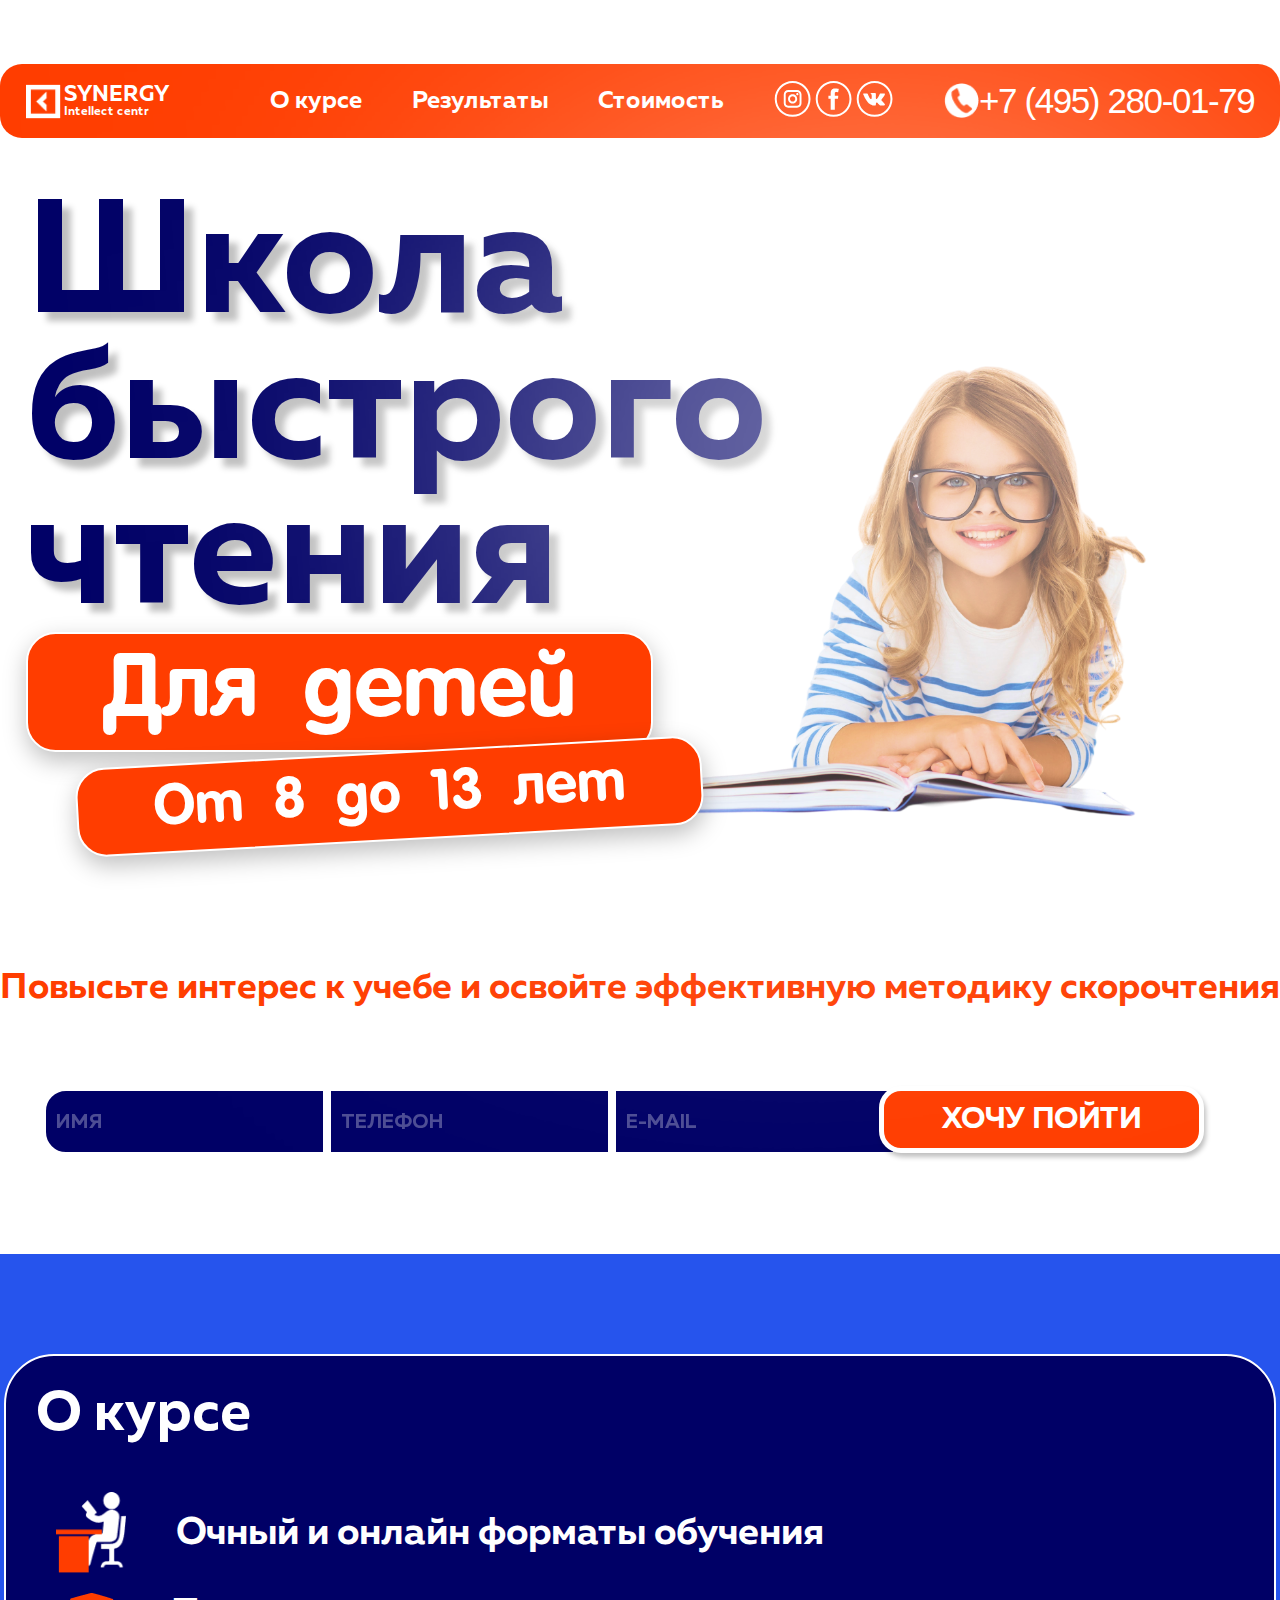
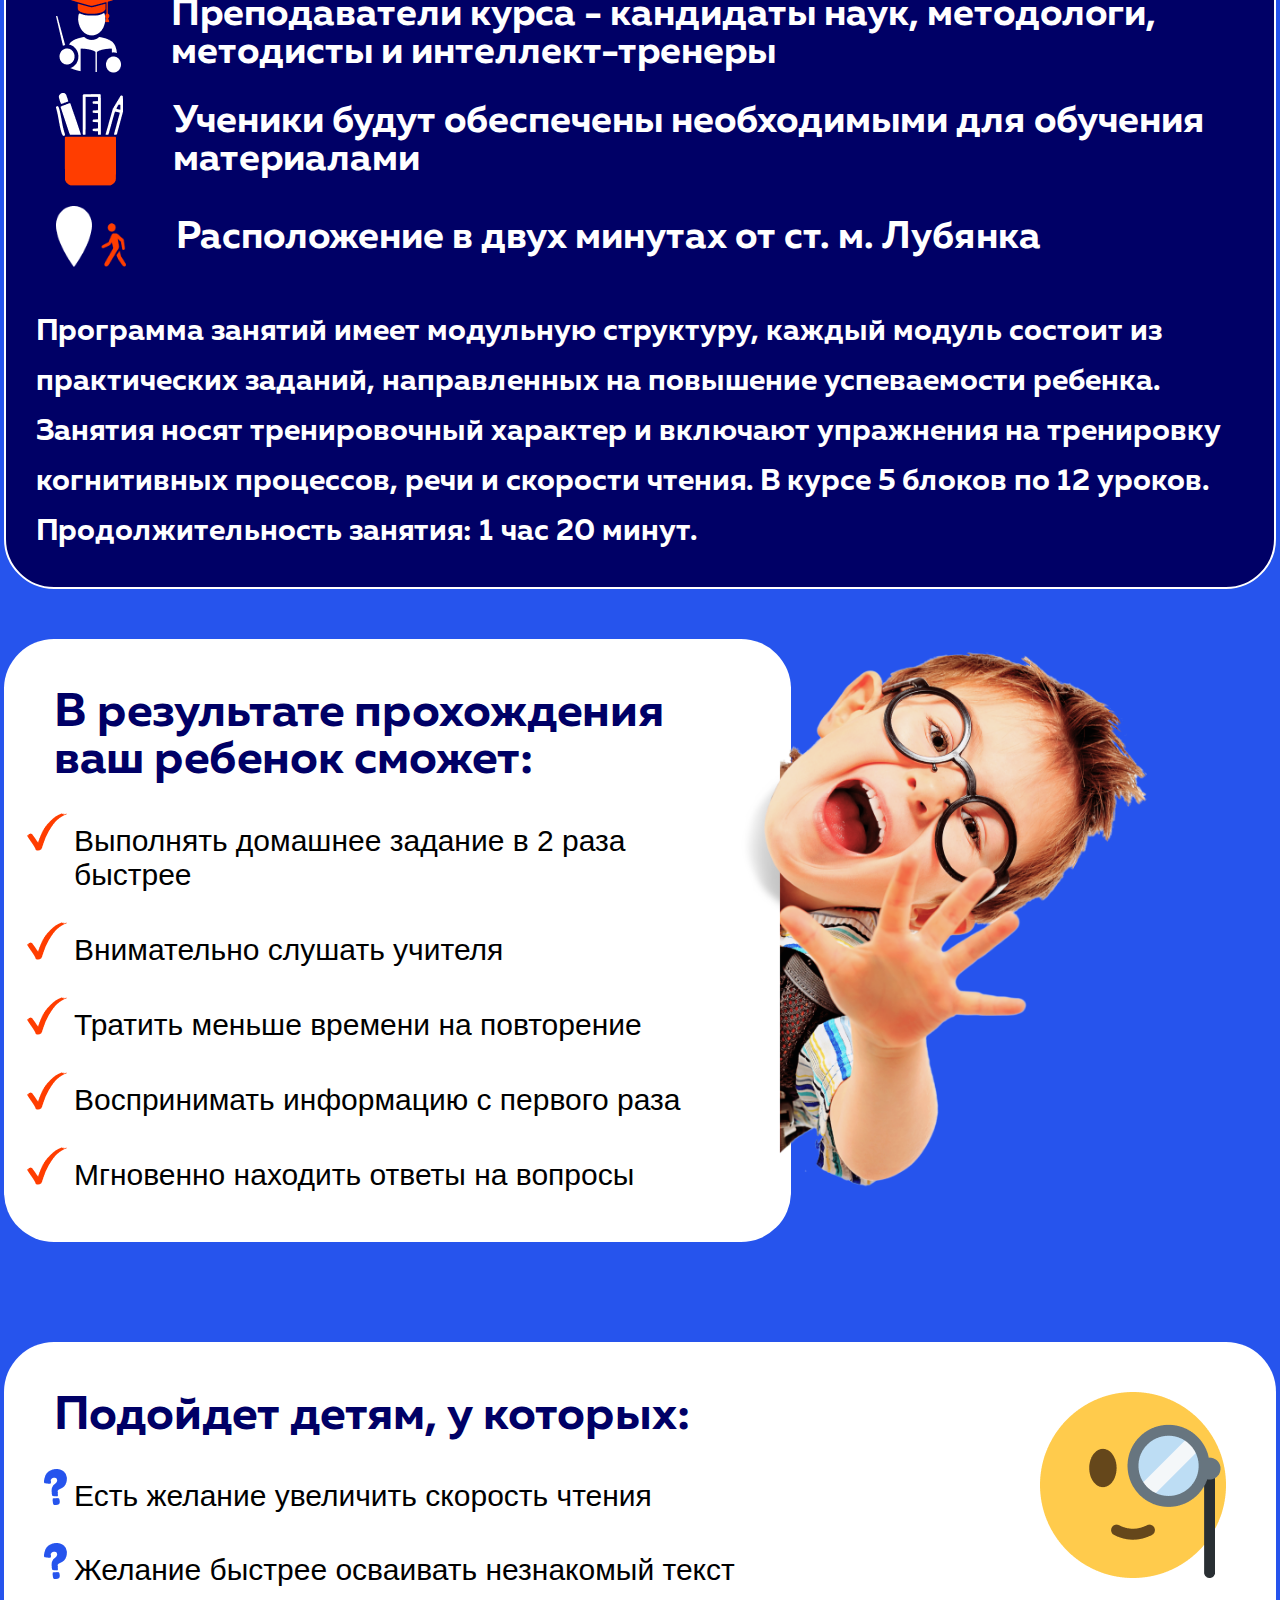
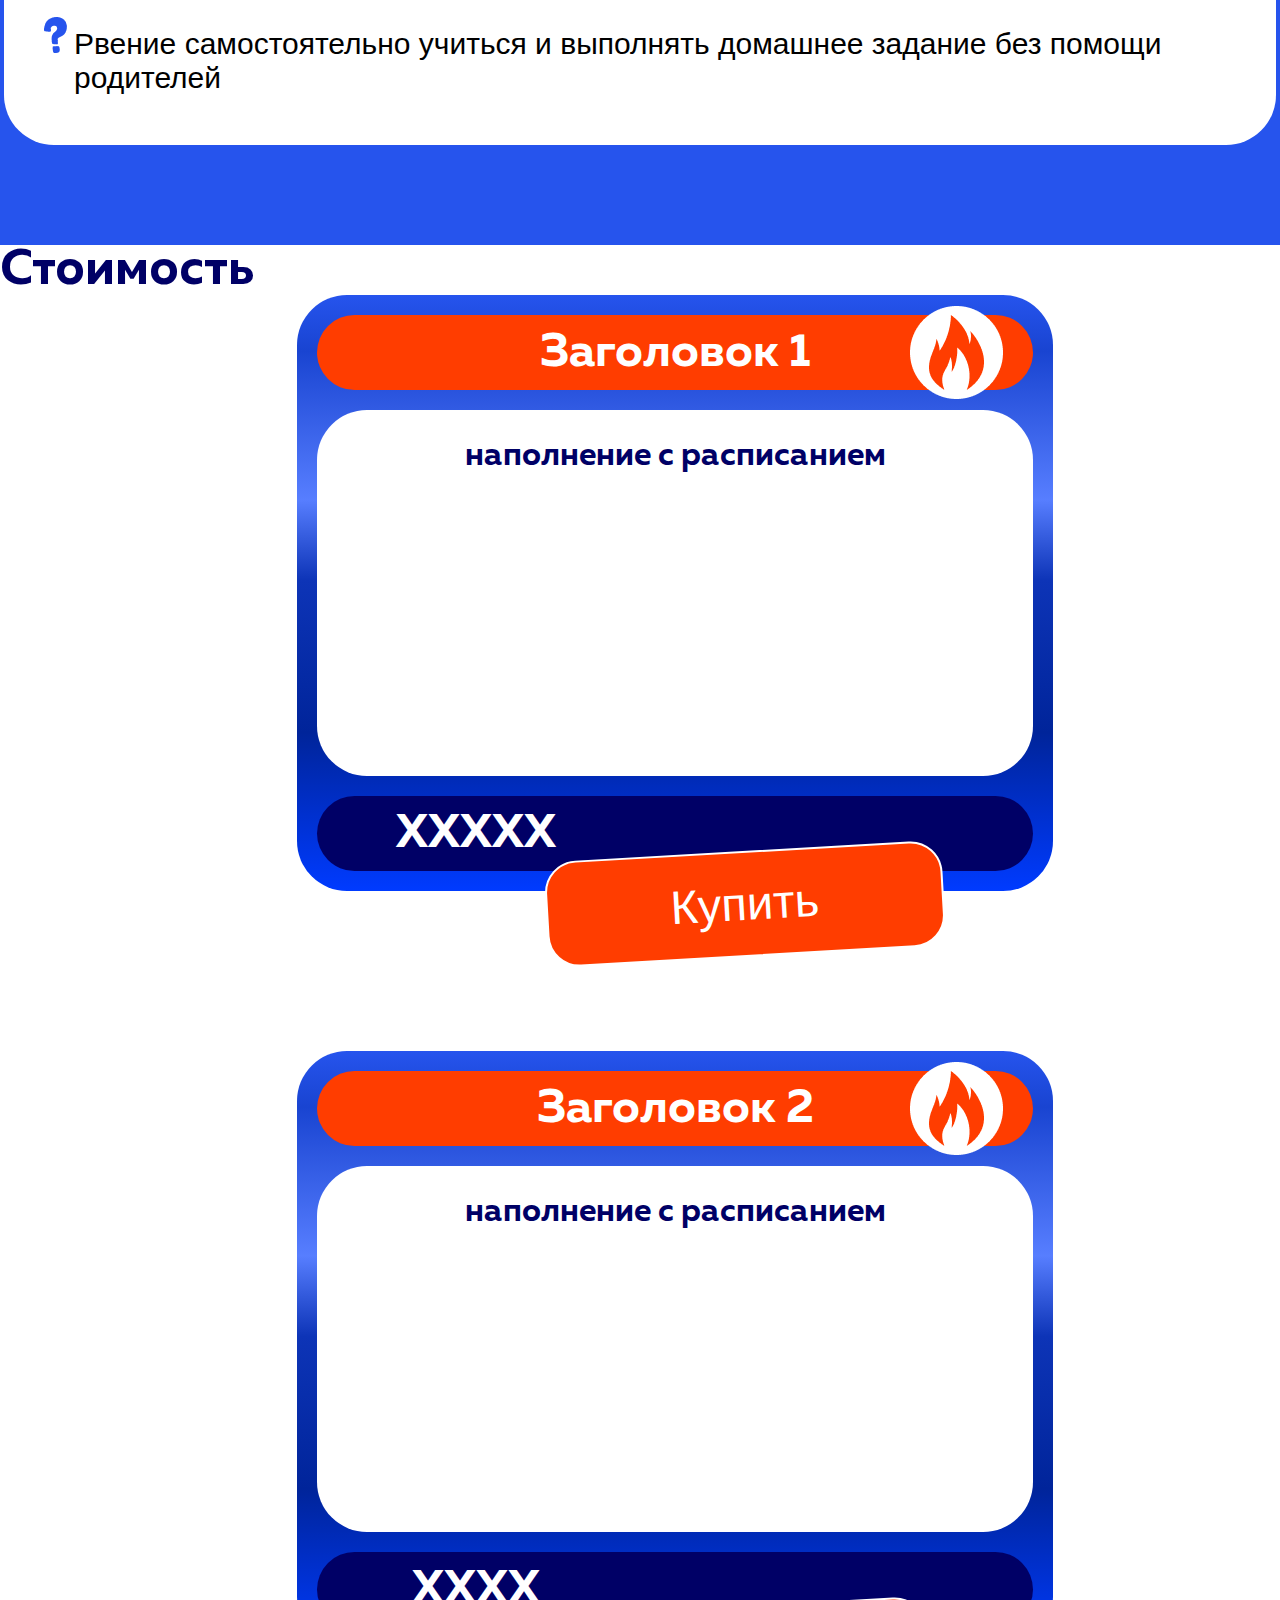
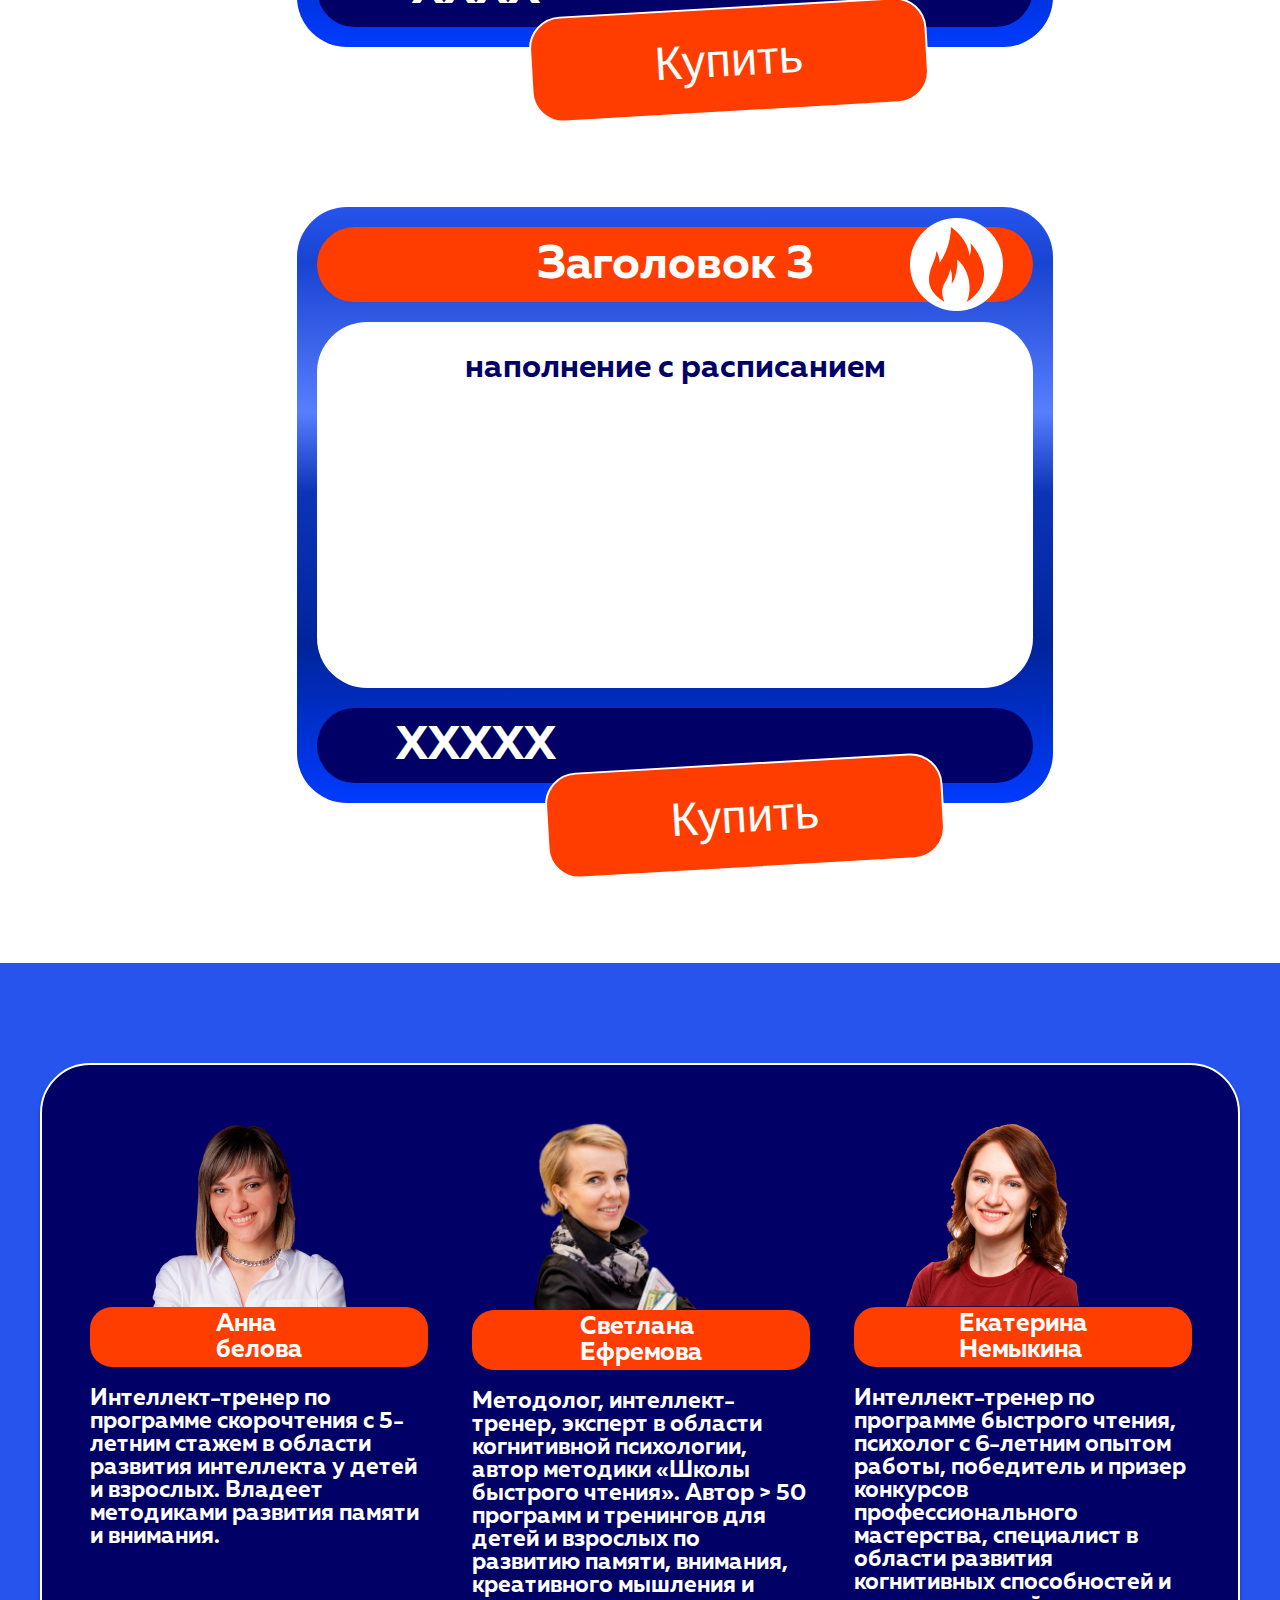
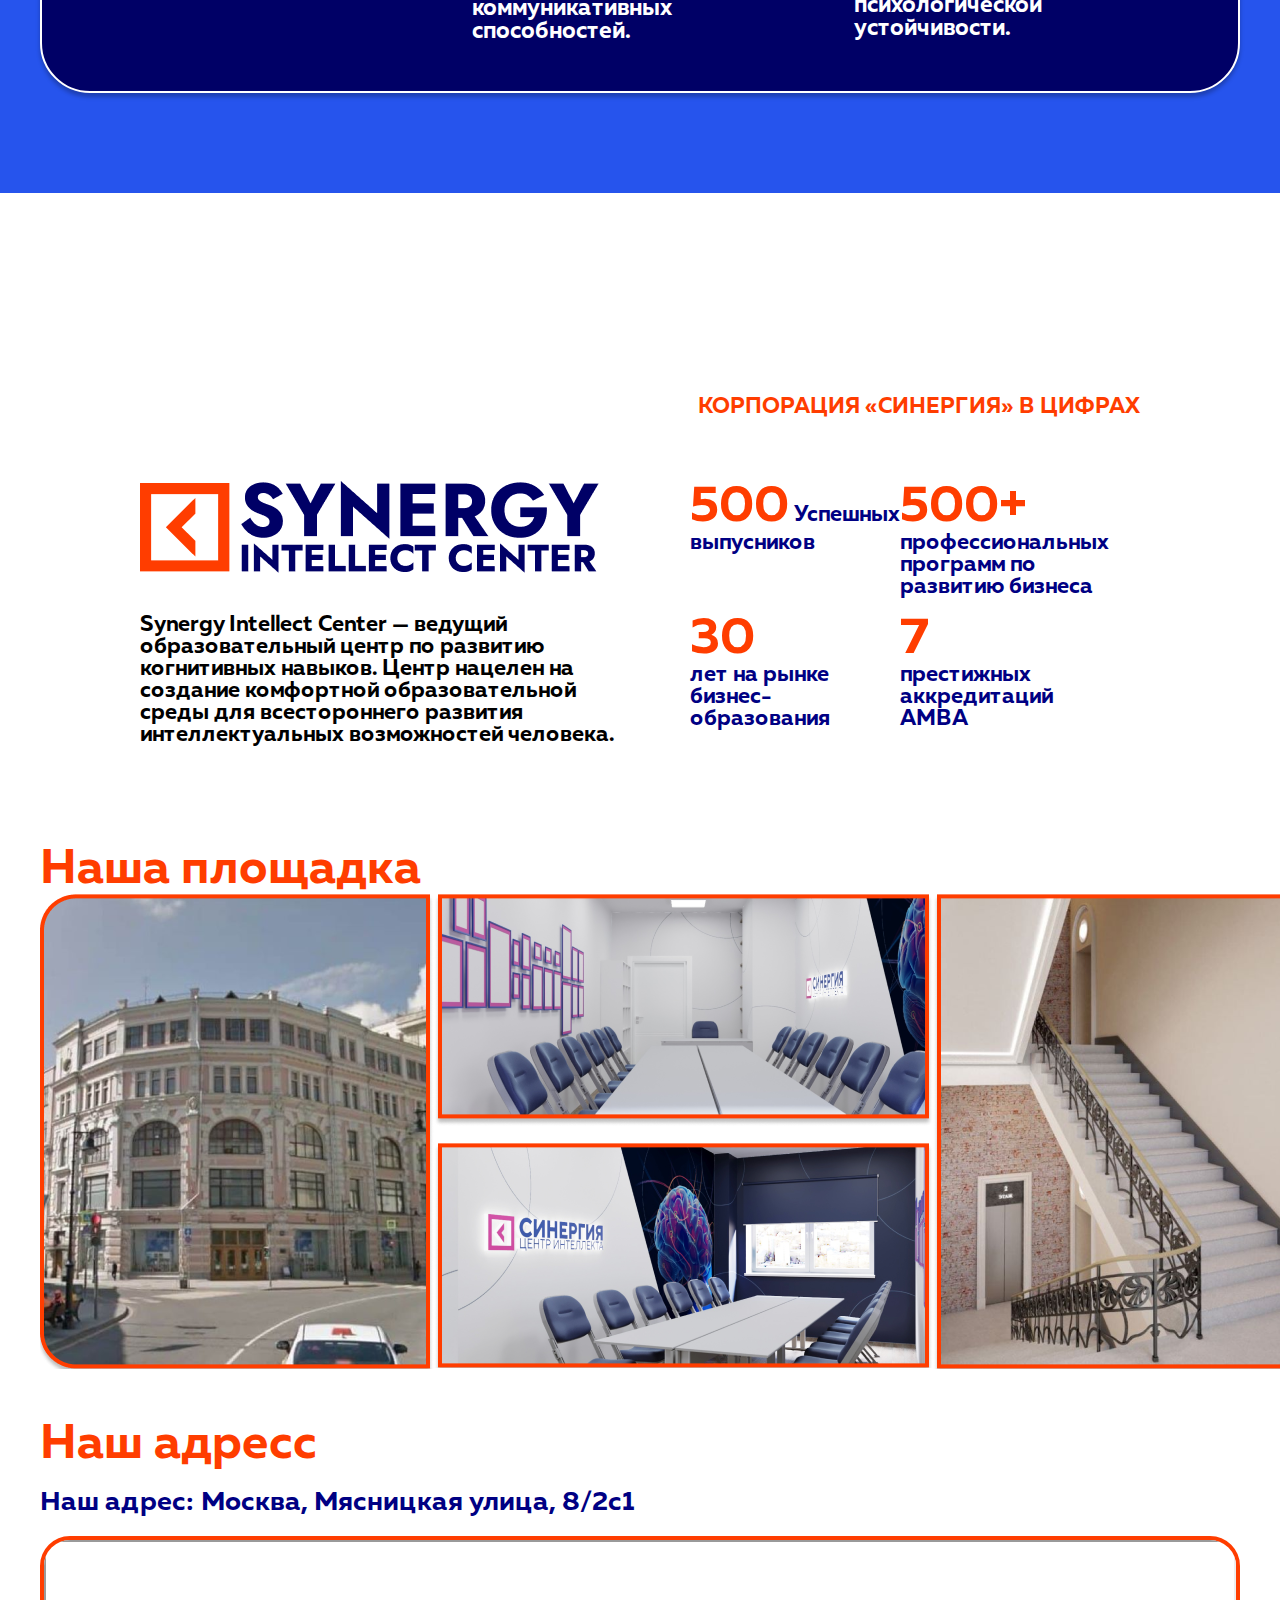
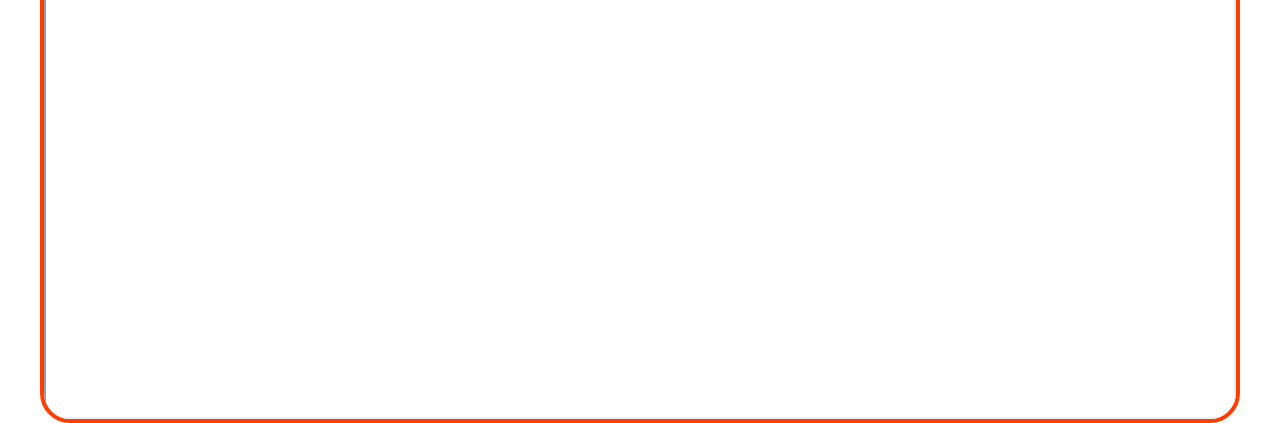
==== commit b909fb4e: "макет без мобильной версии" ====
--- a/index.html
+++ b/index.html
@@ -5,7 +5,7 @@
     <link rel="stylesheet" href="style.css">
     <meta charset="UTF-8">
     <meta http-equiv="X-UA-Compatible" content="IE=edge">
-    <title>Document</title>
+    <title>Школа быстрого чтения</title>
     <meta charset="UTF-8">
     <meta http-equiv="X-UA-Compatible" content="IE=edge">
     <meta name="viewport" content="width=device-width, initial-scale=1.0">
@@ -148,7 +148,7 @@
                             наполнение с расписанием
                         </div>
 
-                        <div class="item-price">Wtyf
+                        <div class="item-price">XXXXX
                             <button class="btn">Купить</button>
                         </div>
                     </div>
@@ -164,7 +164,7 @@
 
                         </div>
 
-                        <div class="item-price">Wtyf
+                        <div class="item-price">XXXX
                             <button class="btn">Купить</button>
 
                         </div>
@@ -179,7 +179,7 @@
                             наполнение с расписанием
                         </div>
 
-                        <div class="item-price">Wtyf
+                        <div class="item-price">XXXXX
                             <button class="btn">Купить</button>
 
                         </div>
@@ -250,11 +250,70 @@
                         </p>
                     </div>
                     <div class="stat">
-                    </div>
-
-                </div>
-            </div>
-        </div>
+
+                        <div class="stat-list">
+                            <span class="stat-list-top">500</span>
+                            <span class="stat-list-bot">Успешных выпусников</span>
+                        </div>
+                        <div class="stat-list">
+                            <span class="stat-list-top" >500+</span>
+                            <span class="stat-list-bot">профессиональных программ по развитию бизнеса</span>
+                        </div>
+                        <div class="stat-list">
+                            <span class="stat-list-top">30 <br></span>
+                            <span class="stat-list-bot">лет на рынке бизнес-образования</span>
+                        </div>
+                        <div class="stat-list">
+                            <span class="stat-list-top">7 <br></span>
+                            <span class="stat-list-bot">престижных аккредитаций AMBA</span>
+                        </div>
+                    </div>
+                </div>
+            </div>
+        </div>
+
+
+
+
+
+<!-- gallery -->
+        <div class="gallery-block">
+            <div class="gallery-heading">Наша площадка</div>
+            <div class="gallery">
+                <div class="img-left">
+                    <img src="./img/left.png" alt="">
+                    
+                </div>
+                <div class="img-center">
+                    <img src="./img/center-one.png" alt="">
+                    <img src="./img/center-two.png" alt="">
+                </div>
+                <div class="img-right">
+                    <img src="./img/center-right.png" alt="">
+                </div>
+            </div>
+        </div>
+
+<!-- gallery END -->
+
+
+
+
+
+<!-- maps -->
+
+<div class="map-block">
+    <div class="map-heading">
+        <h3>Наш адресс</h3>
+        <p>Наш адрес: Москва, Мясницкая улица, 8/2с1</p>
+    </div>
+    <div class="map">
+        <iframe class="address__iframe" src="https://yandex.ru/map-widget/v1/?um=constructor%3A0321ca7176bda49f8fa907e8bae4cff8d2e4c229290807ffdac1bf5becbe0bd8&amp;source=constructor" width="100%" height="100%" frameborder="1" allowfullscreen="true"></iframe>
+    </div>
+</div>
+
+
+    </div>
 
     </div>
 </body>
--- a/style.css
+++ b/style.css
@@ -251,12 +251,14 @@
     margin-top: 5em;
     align-items: center;
     margin-bottom: 100px;
+    max-width:1268px;
+    width: 100%;
     
 }
 
 input {
     background:#000066;
-    width: 291px;
+    max-width: 291px;
     background: #000066;
     border: 2px solid #FFFFFF;
     box-sizing: border-box;
@@ -312,6 +314,9 @@
 
 
 }
+
+
+
 
 .about-block {
     max-width: 1272px;
@@ -575,6 +580,7 @@
 top: 70px;
 right: 10px;
 border: 2px solid #FFFFFF;
+position: relative;
 }
 
 .speaker-block {
@@ -674,33 +680,147 @@
 
 .contact {
     margin-top: 100px;
-    max-width: 1307px;
-    width: 100%;
-    border: 2px solid red;
+    max-width: 1200px;
+    width: 100%;
     padding: 100px;
 }
 
 .synergy {
     text-align: right;
     color: #FF3D00;
-}
-
-
-
-
-
-
-
-
-
-
-
-
-
-
-
-
-
-
-
-
+    margin-left: 150px;
+    text-transform: uppercase;
+    font-weight: 800;
+    font-size: 22px;
+    font-family: Muller;
+    font-style: normal;
+    font-weight: 800;
+    font-size: 22px;
+    line-height: 136%;
+
+}
+
+
+.synergy-info {
+    display: flex;
+    margin-top: 58px;
+   
+}
+
+.info-text img {
+    
+}
+
+
+.info-text p {
+    max-width:820px;
+    text-align: left;
+    margin-top: 36px;
+    text-align: 27px;
+    
+}
+
+.stat {
+    max-width:450px;
+    margin-left: 46px;
+    display: flex;
+    flex-wrap: wrap;
+    flex-direction: row;
+}
+
+.stat-list {
+    max-width: 210px;
+    color: #FF3D00;    ;
+}
+
+.stat-list-top {
+    font-size: 51px;
+}
+
+
+.stat-list-bot {
+    color: #000083;
+}
+
+
+.gallery-block {
+    max-width: 1200px;
+    margin: 0 auto;
+    width: 100%;
+}
+
+.gallery {
+    display: flex;
+}
+
+.gallery-heading {
+    color: #FF3D00;
+    font-size: 48px;
+    font-weight: bold;
+    font-family: 'Muller';
+
+
+}
+
+.img-center {
+    display: flex;
+    flex-direction: column;
+}
+
+.img-center img:nth-child(2) {
+    margin-top: 16px;
+    width:100%;
+}
+
+
+.map-block {
+    max-width: 1200px;
+    width: 100%;
+    margin: 0 auto;
+}
+
+.map {
+    width: 100%;
+    height: 487px;
+    border: 4px solid #FF3D00;
+    border-radius: 30px;
+    overflow: hidden;
+    margin-top: 20px;
+}
+
+.map-heading h3 {
+    font-size: 48px;
+    color: #FF3D00;
+    margin-top: 48px;
+    font-weight: bold;
+    font-family: 'Muller';
+}
+
+.map-heading p {
+    color: #000083;
+    font-size:27px;
+    margin-top: 20px;
+    font-family: 'Muller';
+}
+
+
+
+
+
+
+
+
+
+
+
+
+
+
+
+
+
+
+
+
+
+
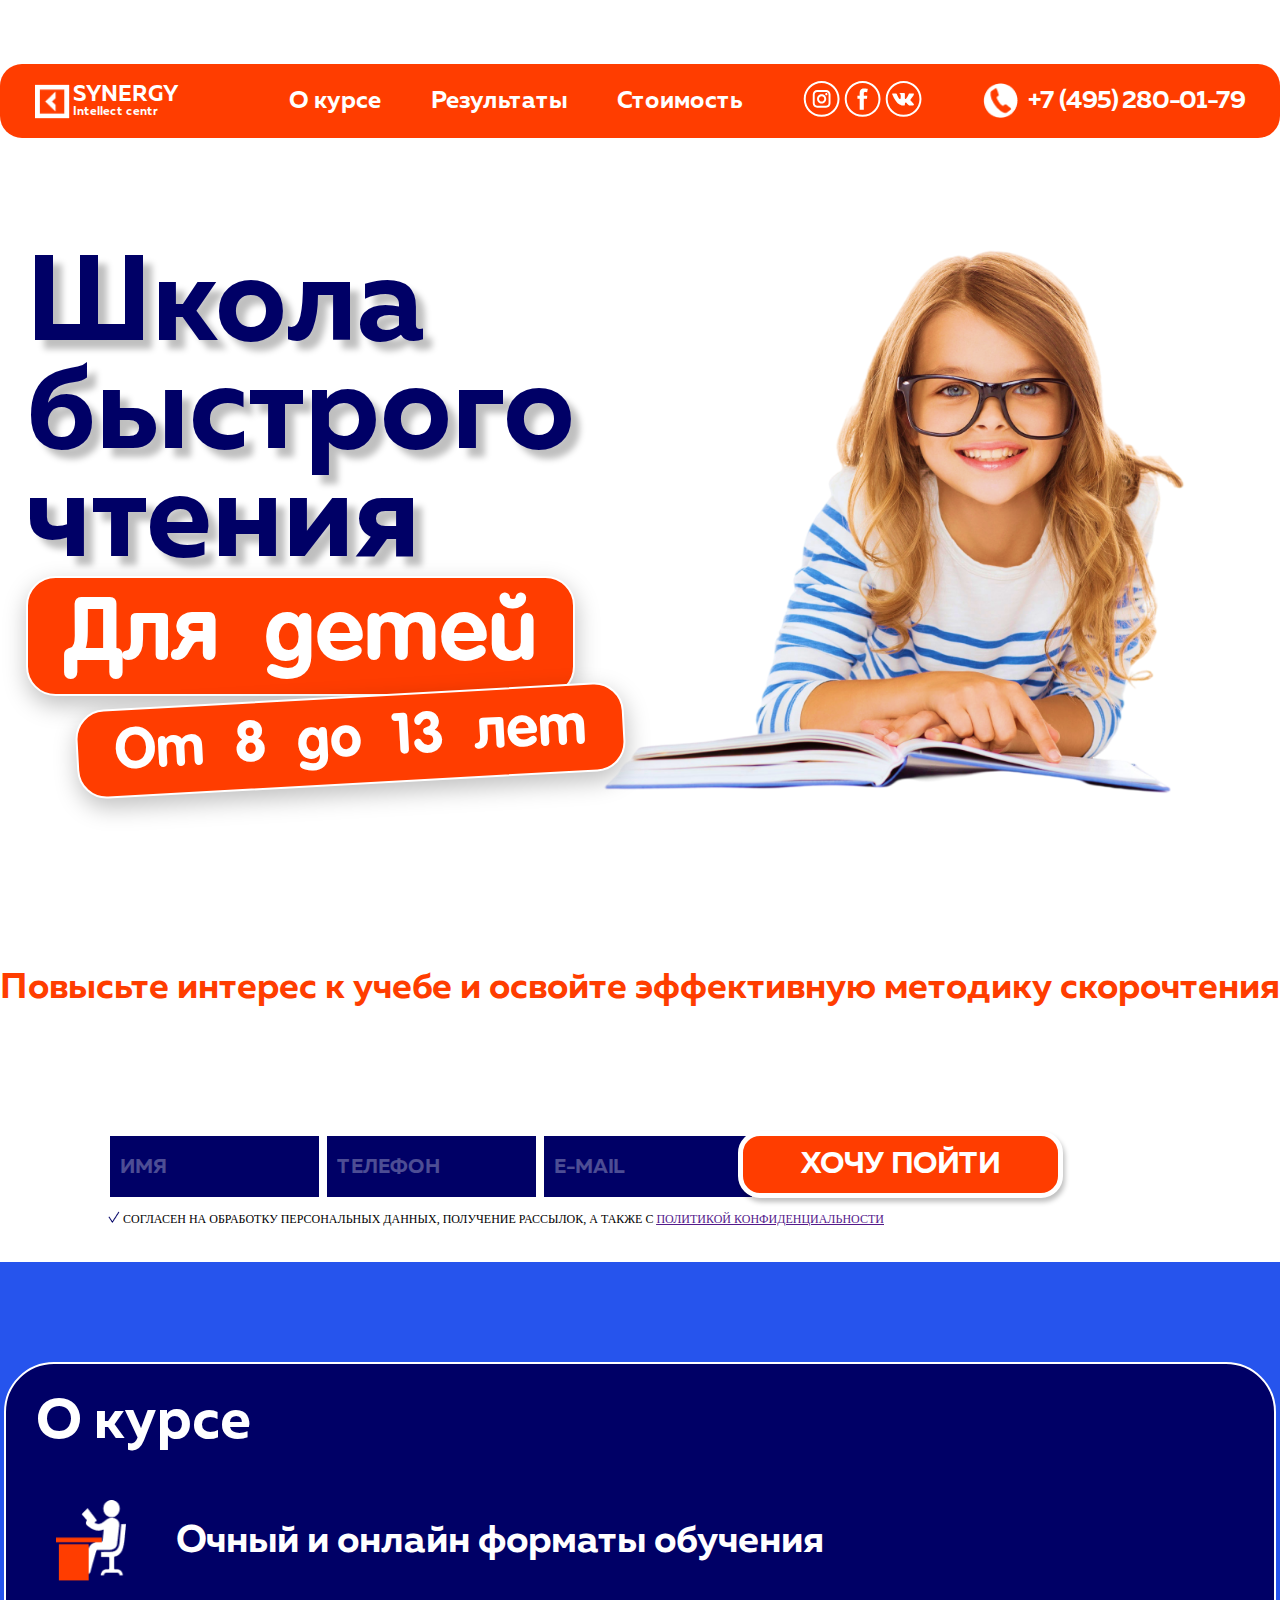
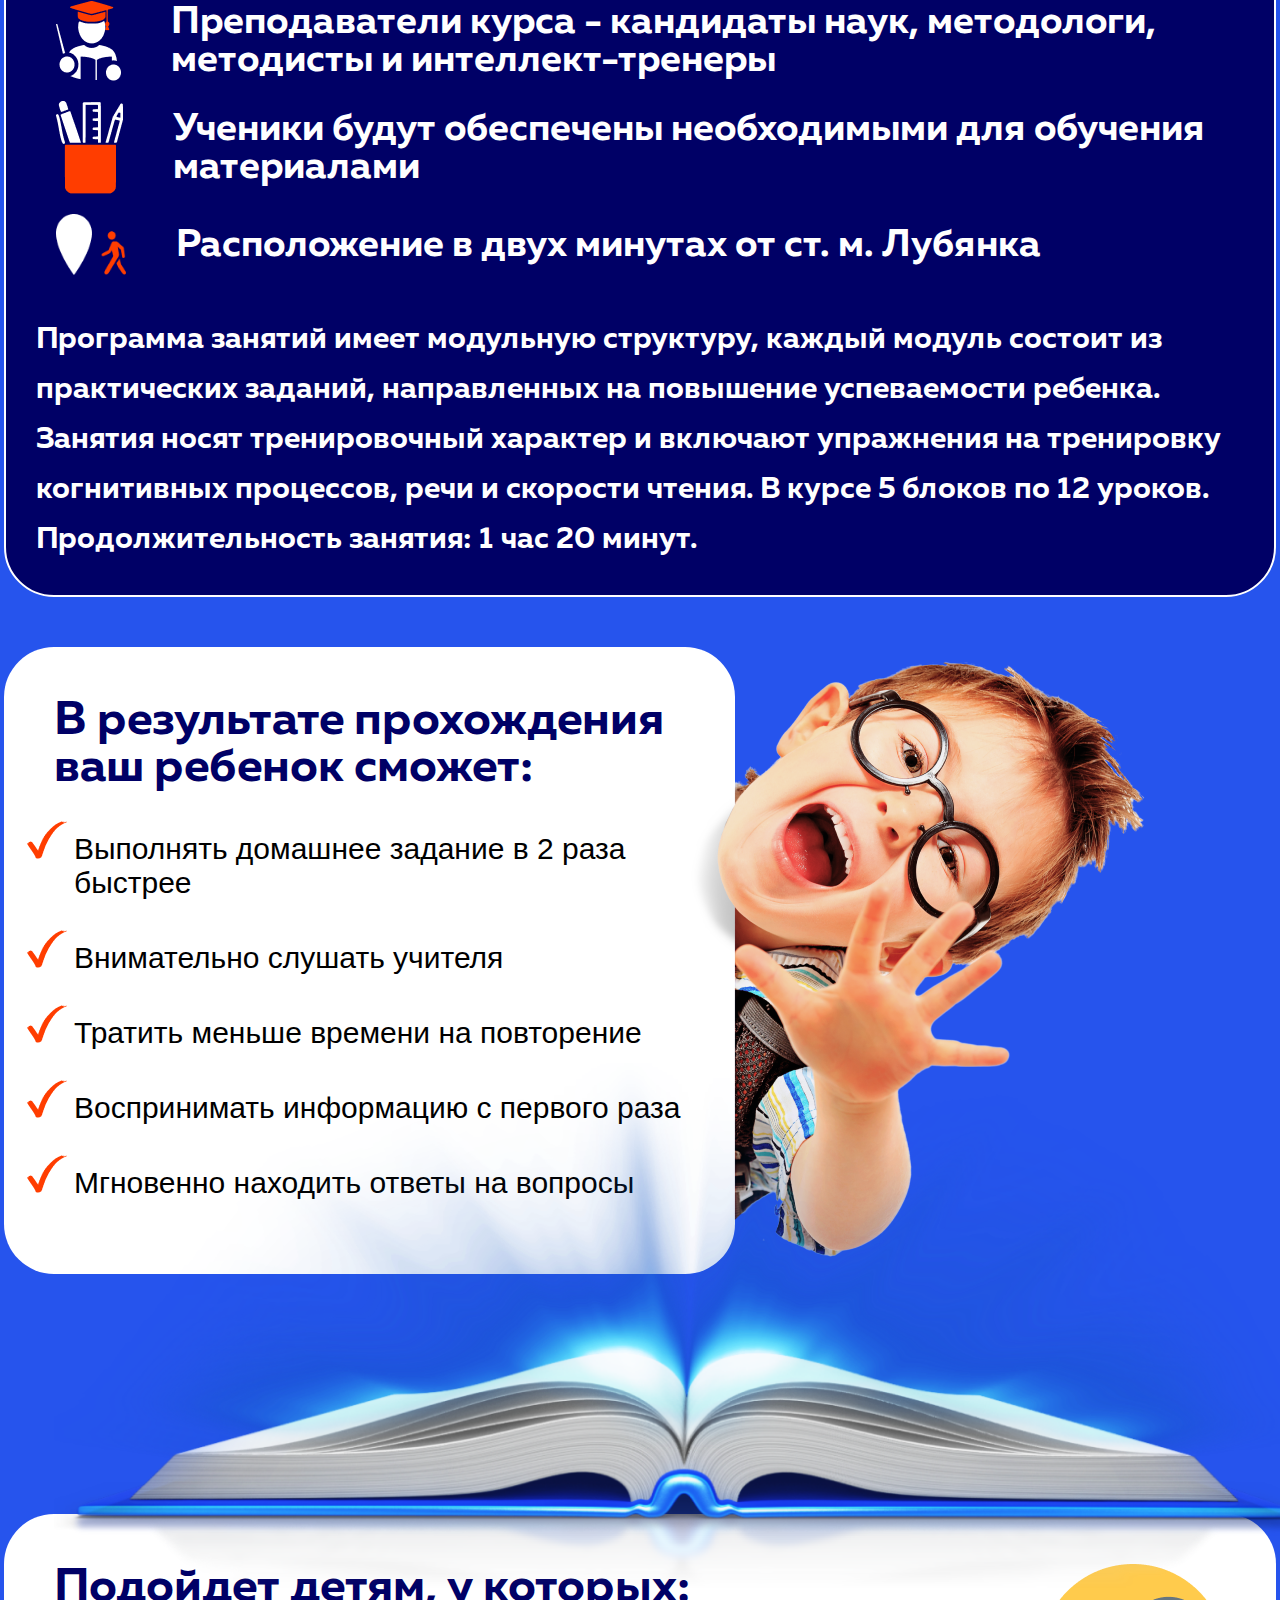
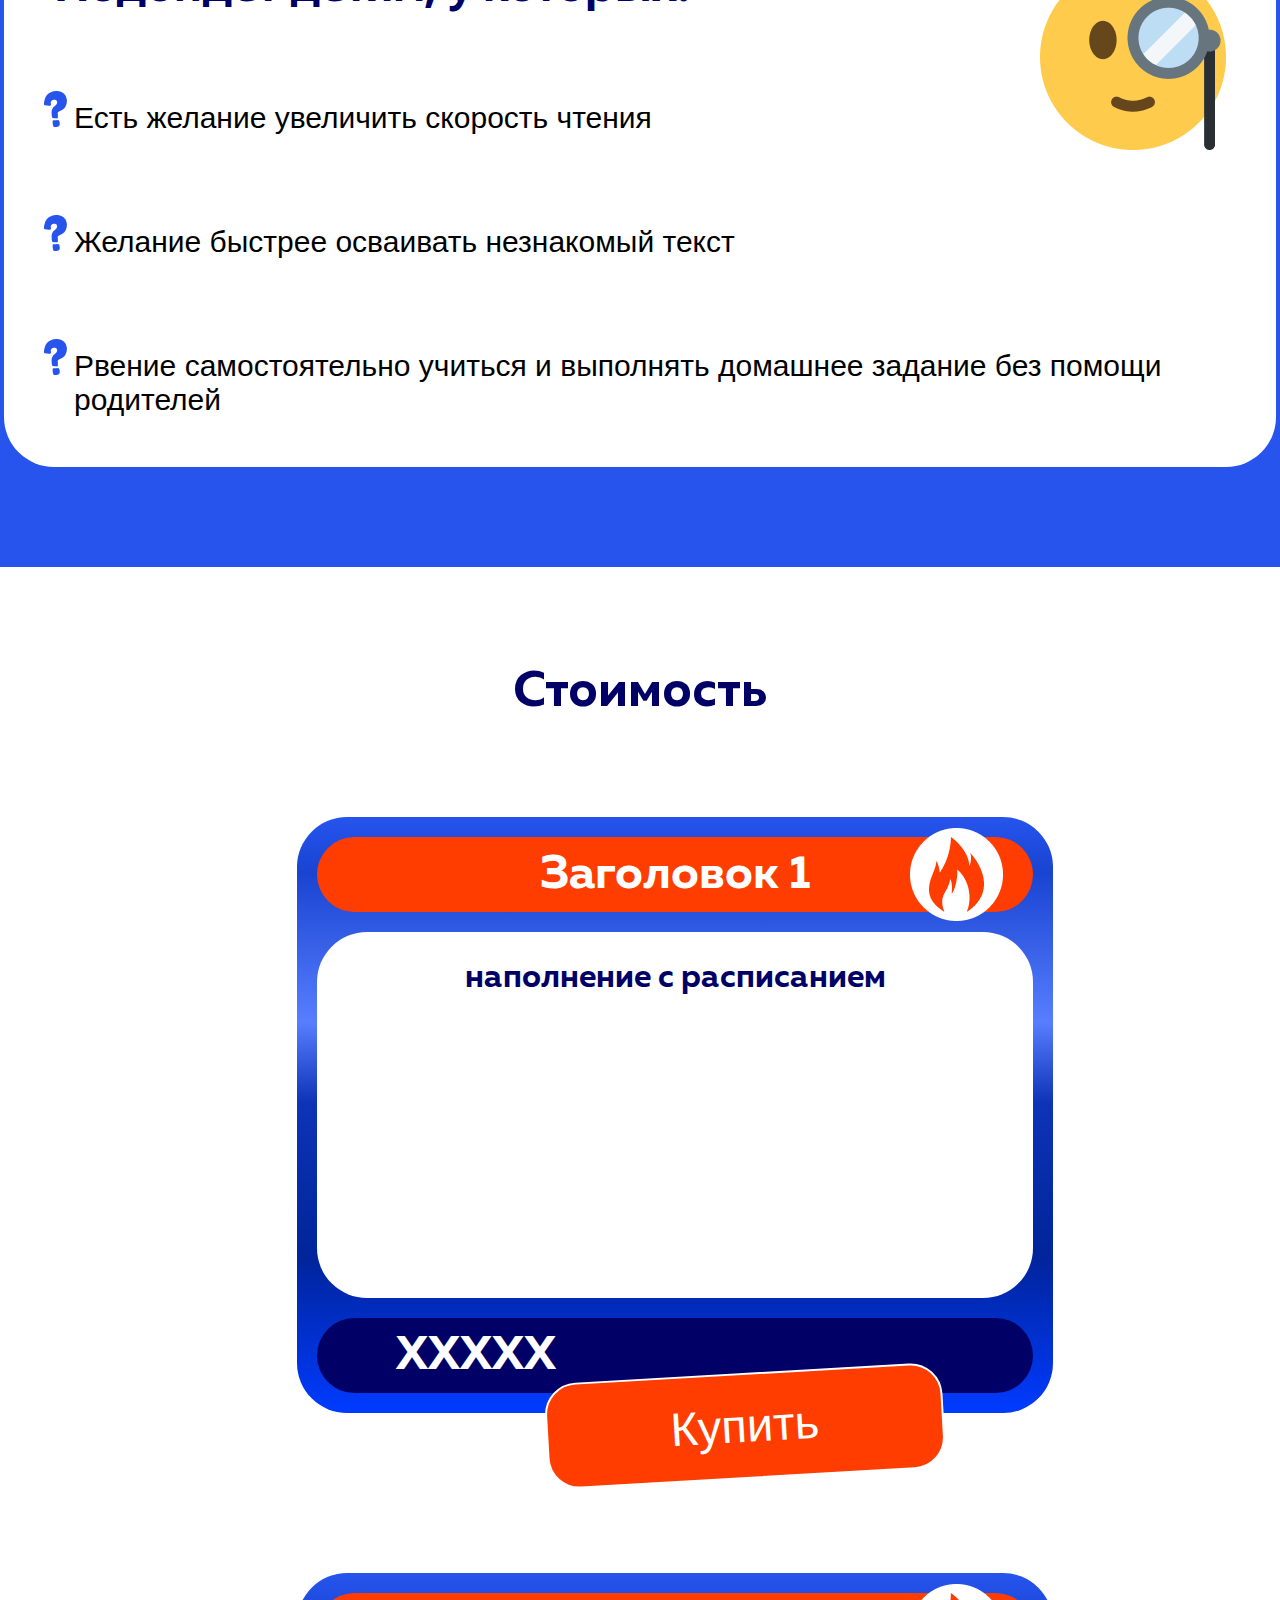
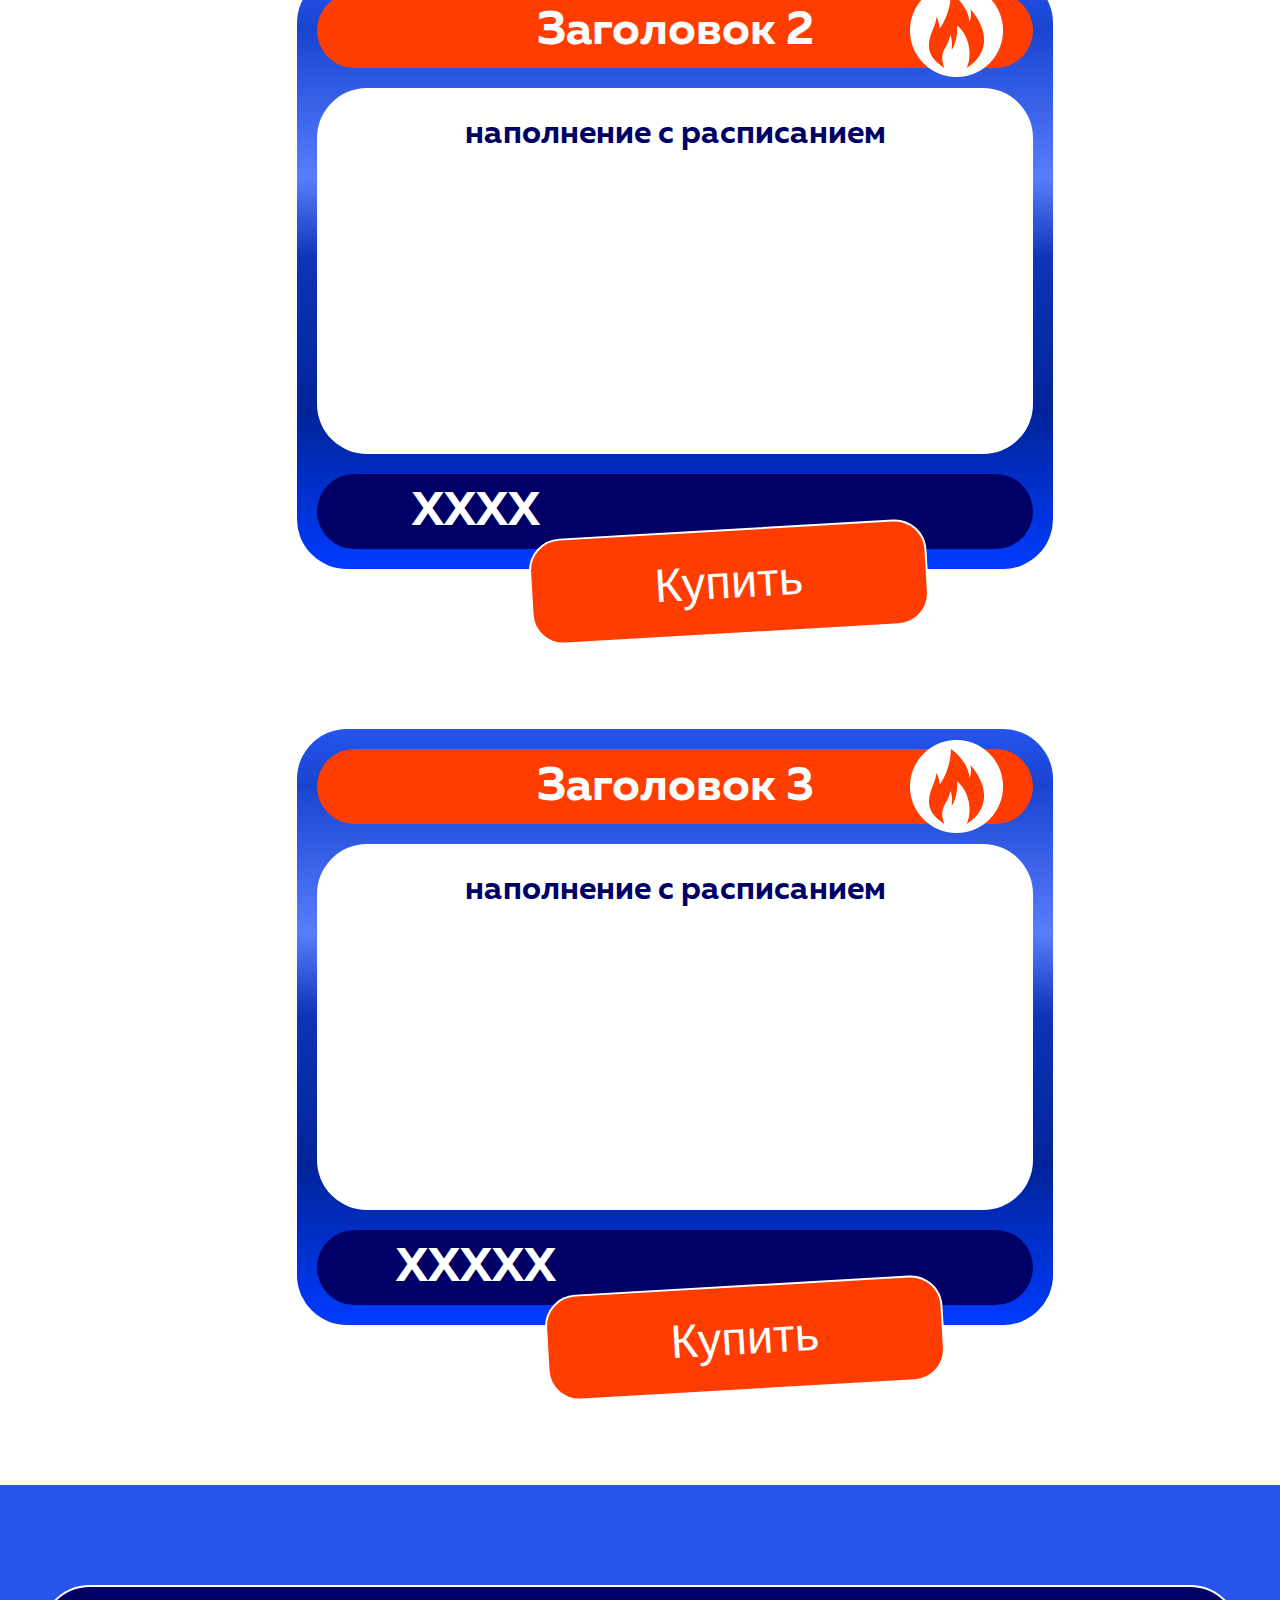
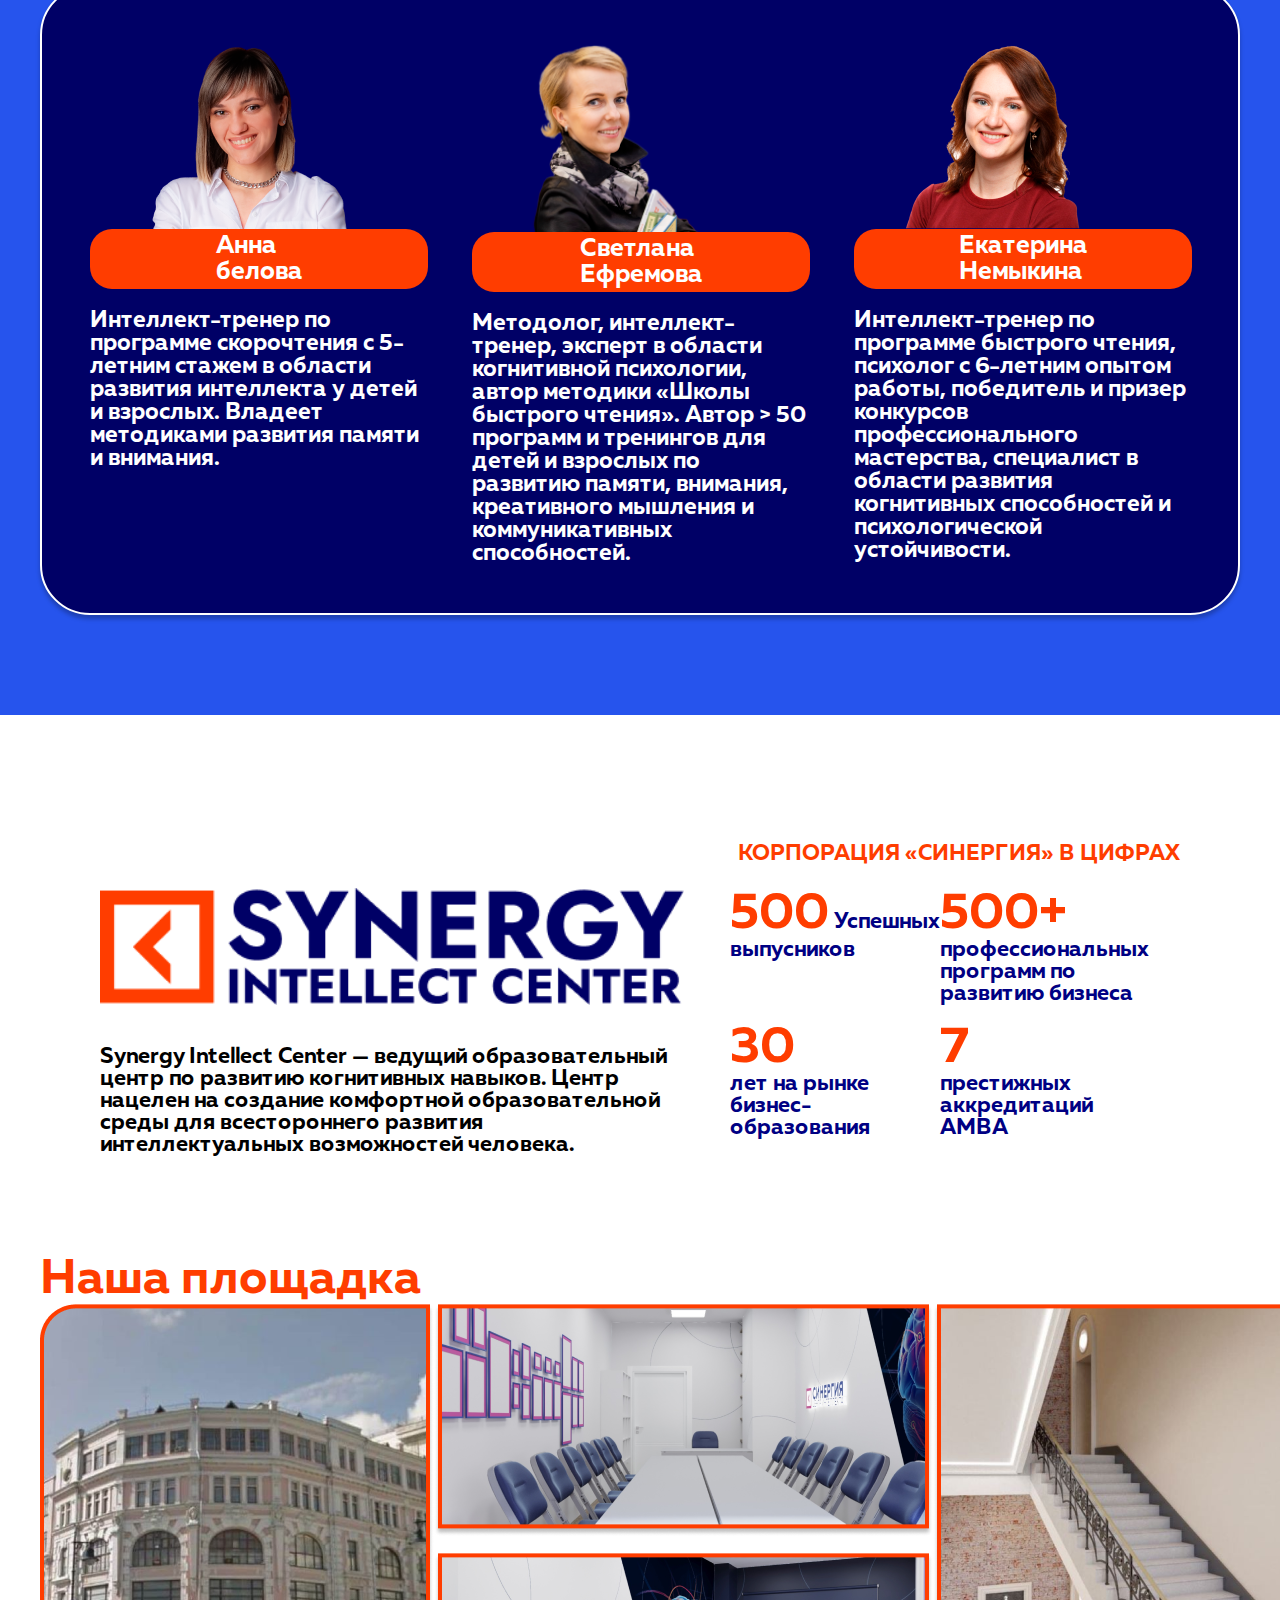
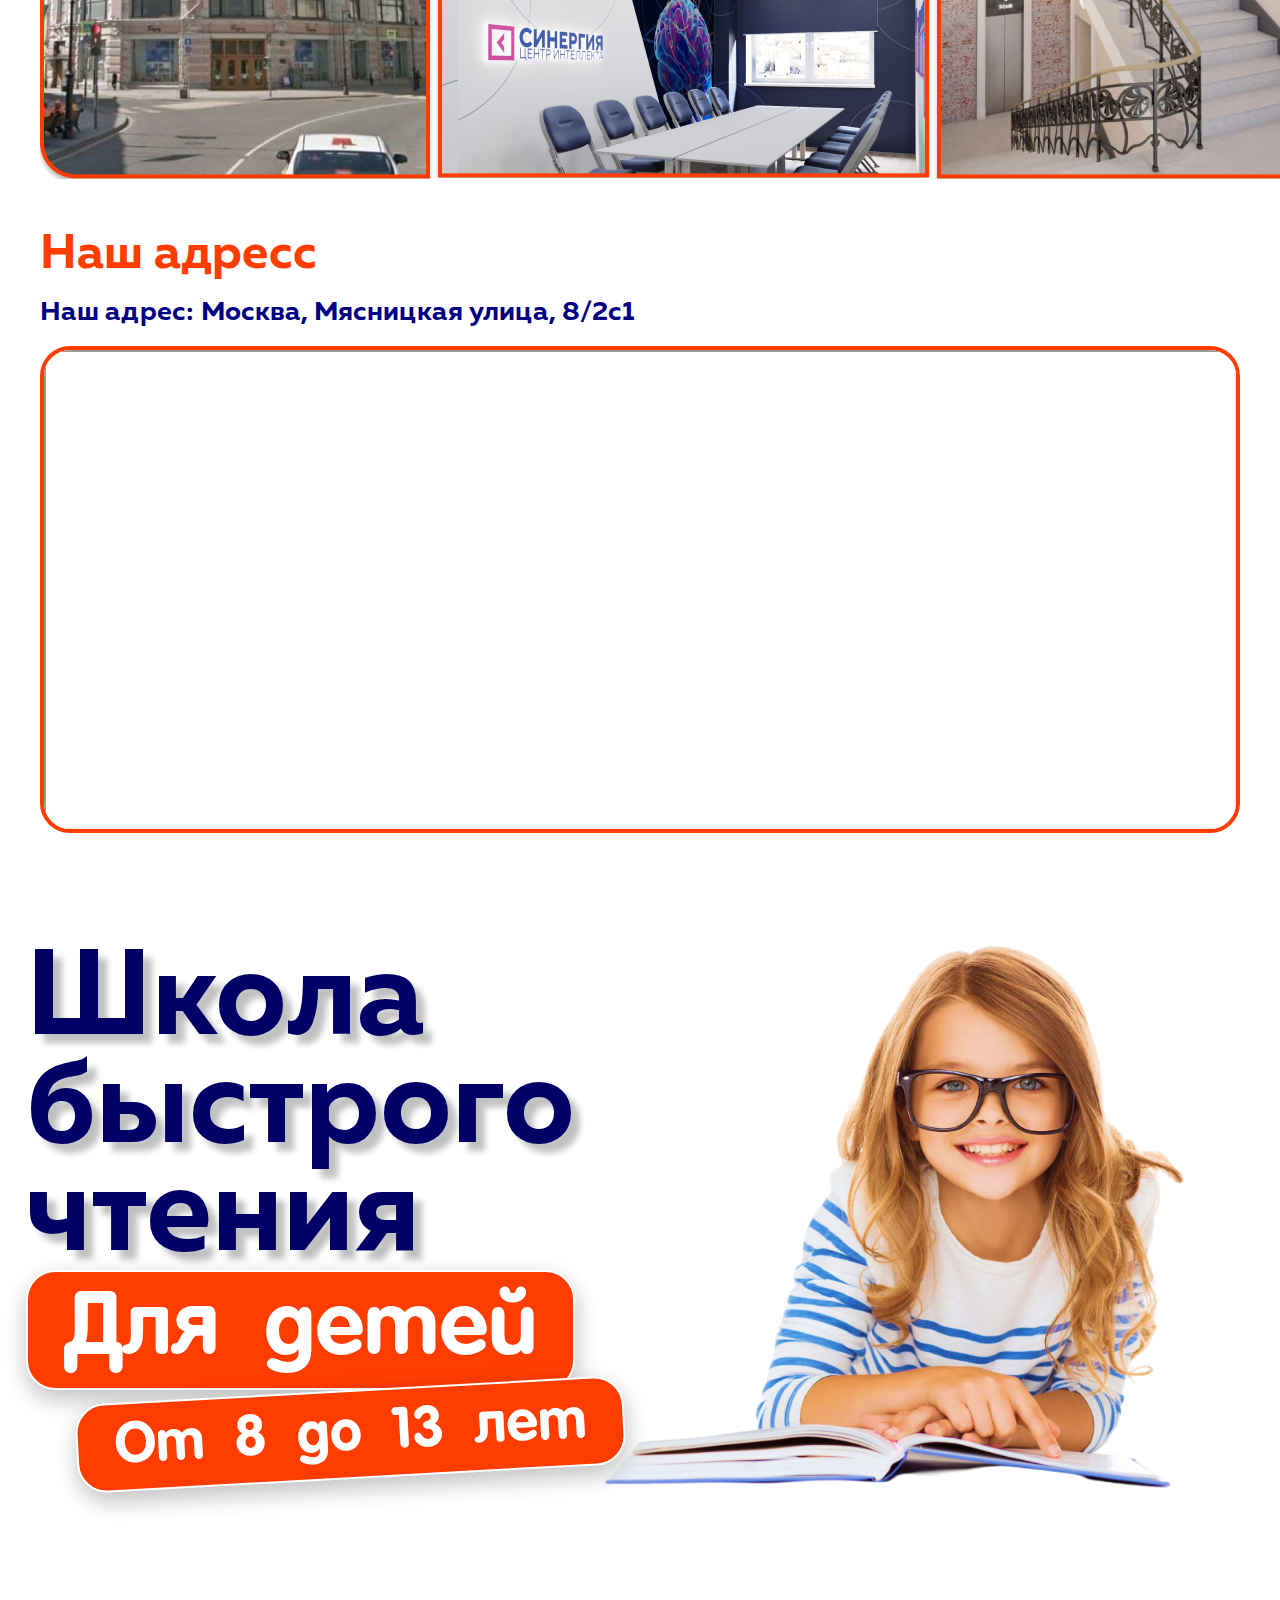
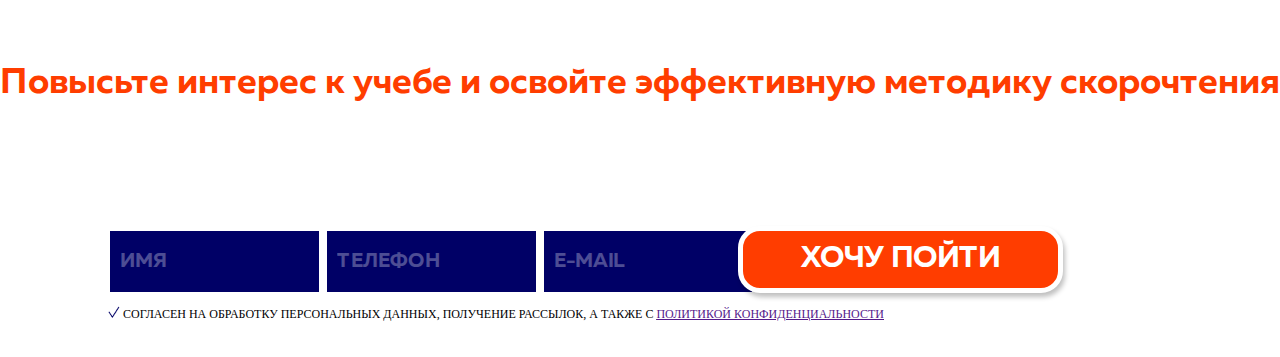
==== commit dc5a0f95: "adaptiv" ====
--- a/index.html
+++ b/index.html
@@ -8,7 +8,7 @@
     <title>Школа быстрого чтения</title>
     <meta charset="UTF-8">
     <meta http-equiv="X-UA-Compatible" content="IE=edge">
-    <meta name="viewport" content="width=device-width, initial-scale=1.0">
+    <meta name="viewport" content="width=device-width">
 </head>
 
 <body>
@@ -26,20 +26,43 @@
                     </div>
                     <nav>
                         <ul>
-                            <li>О курсе</li>
-                            <li>Результаты</li>
-                            <li>Стоимость</li>
+                            <li><a href="#">О курсе</a></li>
+                            <li><a href="#">Результаты</a></li>
+                            <li><a href="#">Стоимость</a></li>
                         </ul>
                     </nav>
                     <div class="social-icons">
-                        <img src="./img/Union.svg" alt="">
-                        <img src="./img/Union-2.svg" alt="">
-                        <img src="./img/Union-3.svg" alt="">
+                        <a href="#"><img src="./img/Union.svg" alt=""></a>
+                        <a href="#"><img src="./img/Union-2.svg" alt=""></a>
+                        <a href="#"><img src="./img/Union-3.svg" alt=""></a>
+
+
                     </div>
                     <div class="number">
                         <img src="./img/mobile.png" alt="">
-                        <div class="tel">+7 (495) 280-01-79</div>
-                    </div>
+                        <div class="tel"> +7 (495) 280-01-79</div>
+                    </div>
+
+
+
+                    <!-- мобильное меню - начало  -->
+
+
+                    <div class="burger-menu">
+                        <input id="menu-toggle" type="checkbox" />
+                        <label class="menu-btn" for="menu-toggle">
+                          <span></span>
+                        </label>
+
+                        <ul class="menubox">
+                            <li><a class="menu-item" href="#">Home</a></li>
+                            <li><a class="menu-item" href="#">About us</a></li>
+                            <li><a class="menu-item" href="#">Blog</a></li>
+                            <li><a class="menu-item" href="#">Articles</a></li>
+                            <li><a class="menu-item" href="#">Contacts</a></li>
+                        </ul>
+                    </div>
+                    <!-- мобильное меню - конец  -->
                 </div>
 
                 <div class="header__text">
@@ -49,7 +72,7 @@
                         <span>Для детей</span>
                         <span>От 8 до 13 лет</span>
                     </div>
-                    <img src="img/image 89.png" alt="">
+                    <img class="img-header" src="img/image 89.png" alt="">
                 </div>
                 <h2>Повысьте интерес к учебе и освойте эффективную методику скорочтения</h2>
                 <div class="forms">
@@ -58,8 +81,12 @@
                         <input type="text" placeholder="телефон">
                         <input type="text" placeholder="e-mail">
                         <button class="go">Хочу пойти</button>
+                        <span class='rule'><img src="./img/ok.png" alt=""> СОГЛАСЕН НА ОБРАБОТКУ ПЕРСОНАЛЬНЫХ ДАННЫХ, ПОЛУЧЕНИЕ РАССЫЛОК, А ТАКЖЕ С <u><a href=""> ПОЛИТИКОЙ КОНФИДЕНЦИАЛЬНОСТИ </u></a>
+                        </span>
                     </form>
-                </div>
+
+                </div>
+
             </div>
         </header>
 
@@ -85,10 +112,8 @@
                         <li><img src="./img/4.png" alt=""><span>Расположение в двух минутах от ст. м. Лубянка</span>
                         </li>
                     </ul>
-                    <p>Программа занятий имеет модульную структуру, каждый модуль состоит из практических заданий,
-                        направленных на повышение успеваемости ребенка. Занятия носят тренировочный характер и включают
-                        упражнения на тренировку когнитивных процессов, речи и скорости чтения. В курсе 5 блоков по 12
-                        уроков. Продолжительность занятия: 1 час 20 минут.
+                    <p>Программа занятий имеет модульную структуру, каждый модуль состоит из практических заданий, направленных на повышение успеваемости ребенка. Занятия носят тренировочный характер и включают упражнения на тренировку когнитивных процессов,
+                        речи и скорости чтения. В курсе 5 блоков по 12 уроков. Продолжительность занятия: 1 час 20 минут.
                     </p>
                 </div>
             </div>
@@ -112,6 +137,7 @@
 
             <div class="ratio">
                 <div class="ratio-block">
+                    <img class="book" src="./img/book.png" alt="">
                     <div class="ratio-title">
                         <h3>Подойдет детям, у которых:</h3>
                     </div>
@@ -140,9 +166,7 @@
                 <div class="price-items">
                     <div class="item">
                         <div class="item-title">
-                            <img class="faer" src="./img/faer.png" alt="">
-
-                            Заголовок 1
+                            <img class="faer" src="./img/faer.png" alt=""> Заголовок 1
                         </div>
                         <div class="item-text">
                             наполнение с расписанием
@@ -155,9 +179,7 @@
 
                     <div class="item">
                         <div class="item-title">
-                            <img class="faer" src="./img/faer.png" alt="">
-
-                            Заголовок 2
+                            <img class="faer" src="./img/faer.png" alt=""> Заголовок 2
                         </div>
                         <div class="item-text">
                             наполнение с расписанием
@@ -172,8 +194,7 @@
 
                     <div class="item">
                         <div class="item-title">
-                            <img class="faer" src="./img/faer.png" alt="">
-                            Заголовок 3
+                            <img class="faer" src="./img/faer.png" alt=""> Заголовок 3
                         </div>
                         <div class="item-text">
                             наполнение с расписанием
@@ -203,8 +224,7 @@
                     <img src="./img/anna.png" alt="">
                     <span class="speaker-head">Анна <br> белова</span>
                     <p class="speaker-info">
-                        Интеллект-тренер по программе скорочтения с 5-летним стажем в области развития интеллекта у
-                        детей и взрослых. Владеет методиками развития памяти и внимания.
+                        Интеллект-тренер по программе скорочтения с 5-летним стажем в области развития интеллекта у детей и взрослых. Владеет методиками развития памяти и внимания.
                     </p>
 
                 </div>
@@ -213,9 +233,7 @@
                     <img class="speak-img" src="/img/sveta.png" alt="">
                     <span class="speaker-head">Светлана <br> Ефремова</span>
                     <p class="speaker-info">
-                        Методолог, интеллект-тренер, эксперт в области когнитивной психологии, автор методики «Школы
-                        быстрого чтения». Автор > 50 программ и тренингов для детей и взрослых по развитию памяти,
-                        внимания, креативного мышления и коммуникативных способностей.
+                        Методолог, интеллект-тренер, эксперт в области когнитивной психологии, автор методики «Школы быстрого чтения». Автор > 50 программ и тренингов для детей и взрослых по развитию памяти, внимания, креативного мышления и коммуникативных способностей.
 
                     </p>
 
@@ -225,9 +243,7 @@
                     <img src="./img/katya.png" alt="">
                     <span class="speaker-head">Екатерина <br> Немыкина</span>
                     <p class="speaker-info">
-                        Интеллект-тренер по программе быстрого чтения, психолог с 6-летним опытом работы, победитель и
-                        призер конкурсов профессионального мастерства, специалист в области развития когнитивных
-                        способностей и психологической устойчивости.
+                        Интеллект-тренер по программе быстрого чтения, психолог с 6-летним опытом работы, победитель и призер конкурсов профессионального мастерства, специалист в области развития когнитивных способностей и психологической устойчивости.
 
                     </p>
 
@@ -244,9 +260,7 @@
                 <div class="synergy-info">
                     <div class="info-text">
                         <img src="./img/logo-bottom.png" alt="">
-                        <p>Synergy Intellect Center — ведущий образовательный центр по развитию когнитивных навыков.
-                            Центр нацелен на создание комфортной образовательной среды для всестороннего развития
-                            интеллектуальных возможностей человека.
+                        <p>Synergy Intellect Center — ведущий образовательный центр по развитию когнитивных навыков. Центр нацелен на создание комфортной образовательной среды для всестороннего развития интеллектуальных возможностей человека.
                         </p>
                     </div>
                     <div class="stat">
@@ -256,7 +270,7 @@
                             <span class="stat-list-bot">Успешных выпусников</span>
                         </div>
                         <div class="stat-list">
-                            <span class="stat-list-top" >500+</span>
+                            <span class="stat-list-top">500+</span>
                             <span class="stat-list-bot">профессиональных программ по развитию бизнеса</span>
                         </div>
                         <div class="stat-list">
@@ -276,13 +290,13 @@
 
 
 
-<!-- gallery -->
+        <!-- gallery -->
         <div class="gallery-block">
             <div class="gallery-heading">Наша площадка</div>
             <div class="gallery">
                 <div class="img-left">
                     <img src="./img/left.png" alt="">
-                    
+
                 </div>
                 <div class="img-center">
                     <img src="./img/center-one.png" alt="">
@@ -294,23 +308,53 @@
             </div>
         </div>
 
-<!-- gallery END -->
-
-
-
-
-
-<!-- maps -->
-
-<div class="map-block">
-    <div class="map-heading">
-        <h3>Наш адресс</h3>
-        <p>Наш адрес: Москва, Мясницкая улица, 8/2с1</p>
-    </div>
-    <div class="map">
-        <iframe class="address__iframe" src="https://yandex.ru/map-widget/v1/?um=constructor%3A0321ca7176bda49f8fa907e8bae4cff8d2e4c229290807ffdac1bf5becbe0bd8&amp;source=constructor" width="100%" height="100%" frameborder="1" allowfullscreen="true"></iframe>
-    </div>
-</div>
+        <!-- gallery END -->
+
+
+
+
+
+        <!-- maps -->
+
+        <div class="map-block">
+            <div class="map-heading">
+                <h3>Наш адресс</h3>
+                <p>Наш адрес: Москва, Мясницкая улица, 8/2с1</p>
+            </div>
+            <div class="map">
+                <iframe class="address__iframe" src="https://yandex.ru/map-widget/v1/?um=constructor%3A0321ca7176bda49f8fa907e8bae4cff8d2e4c229290807ffdac1bf5becbe0bd8&amp;source=constructor" width="100%" height="100%" frameborder="1" allowfullscreen="true"></iframe>
+            </div>
+        </div>
+
+
+        <footer class="header">
+            <div class="header__content">
+
+                <div class="header__text">
+                    <div class="blur"></div>
+                    <div class="info">
+                        <h1>Школа быстрого чтения</h1>
+                        <span>Для детей</span>
+                        <span>От 8 до 13 лет</span>
+                    </div>
+                    <img class="img-header" src="img/image 89.png" alt="">
+                </div>
+                <h2>Повысьте интерес к учебе и освойте эффективную методику скорочтения</h2>
+                <div class="forms">
+                    <form action="">
+                        <input type="text" placeholder="имя">
+                        <input type="text" placeholder="телефон">
+                        <input type="text" placeholder="e-mail">
+                        <button class="go">Хочу пойти</button>
+                        <span class='rule'><img src="./img/ok.png" alt=""> СОГЛАСЕН НА ОБРАБОТКУ ПЕРСОНАЛЬНЫХ ДАННЫХ, ПОЛУЧЕНИЕ РАССЫЛОК, А ТАКЖЕ С <u><a href=""> ПОЛИТИКОЙ КОНФИДЕНЦИАЛЬНОСТИ </u></a>
+                        </span>
+                    </form>
+
+                </div>
+
+            </div>
+        </footer>
+
 
 
     </div>
--- a/style.css
+++ b/style.css
@@ -1,826 +1,947 @@
-@font-face {
-    font-family: "18vagroundedmbold"; 
-    src: url("./fonts/18vagroundedmbold.ttf") format("truetype"); 
-    font-style: normal; 
-    font-weight: normal; 
-        } 
+                @font-face {
+                    font-family: "18vagroundedmbold";
+                    src: url("./fonts/18vagroundedmbold.ttf") format("truetype");
+                    font-style: normal;
+                    font-weight: normal;
+                }
+                
+                @font-face {
+                    font-family: "muller";
+                    src: url("./fonts/MullerBold.ttf") format("truetype");
+                    font-style: normal;
+                    font-weight: normal;
+                }
+                
+                * {
+                    padding: 0;
+                    margin: 0;
+                    box-sizing: border-box;
+                }
+                
+                article,
+                aside,
+                details,
+                figcaption,
+                figure,
+                footer,
+                header,
+                hgroup,
+                menu,
+                nav,
+                section {
+                    display: block;
+                }
+                
+                .header {
+                    display: flex;
+                    justify-content: center;
+                    width: 100%;
+                }
+                
+                .menu ul li {
+                    font-size: 0.2em;
+                }
+                
+                .header__content {
+                    max-width: 1455px;
+                    width: 100%;
+                    margin: 0 auto;
+                    display: flex;
+                    flex-direction: column;
+                }
+                
+                .container {
+                    width: 100%;
+                }
+                
+                .menu {
+                    max-width: 1455px;
+                    width: 100%;
+                    height: 74px;
+                    margin-top: 4em;
+                    background-color: #FF3D00;
+                    border-radius: 22px;
+                    display: flex;
+                    justify-content: space-around;
+                    align-items: center;
+                    color: #FFF;
+                    font-family: 'muller';
+                    padding: 5px;
+                    position: relative;
+                }
+                
+                .social-icons img {
+                    transition: 0.3s;
+                    cursor: pointer;
+                }
+                
+                .number img {
+                    width: 35px;
+                    height: 35px;
+                }
+                
+                .social-icons img:hover {
+                    transform: scale(1.3);
+                }
+                
+                .menu ul {
+                    display: flex;
+                    justify-content: space-around;
+                }
+                
+                .menu ul li {
+                    list-style-type: none;
+                    font-family: 'Muller';
+                    font-style: normal;
+                    font-weight: bold;
+                    font-size: 24px;
+                    line-height: 136%;
+                    margin-left: 50px;
+                }
+                
+                .menu ul li a {
+                    color: #fff;
+                    text-decoration: none;
+                }
+                
+                .number {
+                    display: flex;
+                }
+                
+                .tel {
+                    font-family: 'muller';
+                    font-style: normal;
+                    font-size: 25px;
+                    line-height: 36px;
+                    text-align: right;
+                    letter-spacing: -0.04em;
+                    margin-left: 10px;
+                }
+                
+                .logo {
+                    display: flex;
+                    align-items: center;
+                }
+                
+                .logo img {
+                    width: 35px;
+                    height: 35px;
+                }
+                
+                .logo__text {
+                    display: flex;
+                    flex-direction: column;
+                    margin-left: 3px;
+                }
+                
+                .text-top {
+                    font-size: 22px;
+                    text-transform: uppercase;
+                    font-weight: bold;
+                }
+                
+                .text-bottom {
+                    font-size: 12px;
+                }
+                
+                .header__text {
+                    display: flex;
+                    align-items: center;
+                    height: 760px;
+                    width: 100%;
+                }
+                
+                .info {
+                    display: flex;
+                    flex-direction: column;
+                    justify-content: center;
+                    padding: 14px 26px;
+                }
+                
+                .info span {
+                    text-align: center;
+                    background: #FF3D00;
+                    border: 2px solid #FFFFFF;
+                    box-sizing: border-box;
+                    box-shadow: 1px 9px 23px rgba(0, 0, 0, 0.25);
+                    border-radius: 29.5756px;
+                    color: #FFF;
+                    font-size: 88px;
+                    max-width: 627px;
+                    position: relative;
+                    font-size: 1;
+                    font-family: '18vagroundedmbold';
+                    padding: 14px 27px;
+                    z-index: 5;
+                    width: 100%;
+                }
+                
+                .info span:last-child {
+                    font-size: 57px;
+                    left: 50px;
+                    font-size: 2;
+                    transform: rotate(-3.16deg);
+                }
+                
+                .info h1 {
+                    font-weight: bold;
+                    font-size: 162px;
+                    color: #000066;
+                    font-family: "muller";
+                    color: #000066;
+                    line-height: 0.9;
+                    max-width: 600px;
+                    width: 100%;
+                    text-shadow: 8.53006px 8.53006px 6.0929px rgba(0, 0, 0, 0.25);
+                }
+                /* @media (max-width:1440px){
 
-    @font-face {
-        
-        font-family: "muller"; 
-        src: url("./fonts/MullerBold.ttf") format("truetype"); 
-        font-style: normal; 
-        font-weight: normal; 
-        } 
-    
-* {
-    padding: 0;
-    margin:0;
-    box-sizing: border-box;
-}
-
-.header {
-    display: flex;
-    justify-content: center;
-    width: 100%;
-}
+    .info h1 {
+        font-size:120px;
+   }
 
 
- 
-   
-   @media screen and (max-width: 1340px) {
-
+    .img-header {
+        width: 200px;
+    }
    
 
-    
-    .header__text img {
-    position: relative;
-    right: 130px;
-    width:580px;
-    top: 70px;
-}
-
-  }
-
-  @media screen and (max-width: 1340px) {
-    .header__text img {
-    position: relative;
-    right: 130px;
-    width:580px;
-    top: 70px;
-}
-
-.menu ul li {
-   
-    font-size: 0.2em;
-
-}
-    }
-
-    @media screen and (max-width: 1040px) {
-        .header__text img {
-        
-        width:380px;
-        font-size: 0.2em;
-    }
-        }
-
-
-
-.header__content {
-    max-width: 1455px;
-    width: 100%;
-    margin: 0 auto;
-    display: flex;
-    flex-direction: column;
-  
-}
-
-.container {
-    width: 100%;
-}
-
-.menu {
-    max-width: 1605px;
-    width: 100%;
-    height: 74px;
-    margin-top: 4em;
-    background-color: #FF3D00;
-    border-radius: 22px;
-    display: flex;
-    justify-content: space-around;
-    align-items: center;
-    color: #FFF;
-    font-family: 'muller';
-}
-
-.social-icons img {
-    transition: 0.3s;
-    cursor: pointer;
-}
-
-.number img {
-    width: 35px;
-    height: 35px;
-} 
-
-.social-icons img:hover {
-    transform: scale(1.3);
-}
-
-.menu ul {
-    display: flex;
-    justify-content: space-around;
-}
-
-
-.menu ul li {
-    list-style-type: none;
-    font-family: 'Muller';
-    font-style: normal;
-    font-weight: bold;
-    font-size: 24px;
-    line-height: 136%;
-    margin-left: 50px;
-}
-
-.number{
-    display: flex;
-}
-
-.tel {
-    font-family: Verdana, Geneva, Tahoma, sans-serif;
-    font-style: normal;
-    font-size: 35px;
-    line-height: 36px;
-    text-align: right;
-    letter-spacing: -0.04em;
-}
-
-.logo {
-    display: flex;
-    align-items:center;
-}
-
-.logo img {
-    width: 35px;
-    height: 35px;
-}
-
-.logo__text {
-    display: flex;
-    flex-direction: column;
-    margin-left: 3px;
-}
-.text-top {
-    font-size: 22px;
-    text-transform: uppercase;
-    font-weight: bold;
-}
-
-.text-bottom {
-    font-size: 12px;
-}
-
-
-.header__text {
-    display: flex;
-    align-items: center;
-    height: 760px;
-    width: 100%;
-
-
-}
-
-.info {
-    display: flex;
-    flex-direction: column;
-    position: relative;
-    justify-content: center;
-    padding: 14px 26px;
-}
-
-.info span {
-    text-align: center;
-    background: #FF3D00;
-    border: 2px solid #FFFFFF;
-    box-sizing: border-box;
-    box-shadow: 1px 9px 23px rgba(0, 0, 0, 0.25);
-    border-radius: 29.5756px;
-    color: #FFF;
-    font-size:88px;
-    width: 627px;
-    position: relative;
-    font-size: 1;
-    font-family: '18vagroundedmbold';
-    padding: 14px 27px;
-    z-index: 5;
-
-}
-
-.info span:last-child {
-    font-size: 57px;
-    left: 50px;
-    font-size: 2;
-    transform: rotate(-3.16deg);
-
-
-}
-
-.info h1 {
-    font-weight: bold;
-    font-size:162px;
-    color: #000066;
-    font-family:"muller";
-    color: #000066;
-    line-height: 0.9;
-    text-shadow: 8.53006px 8.53006px 6.0929px rgba(0, 0, 0, 0.25);
-}
-
-.header__text img {
-    position: relative;
-    right: 130px;
-    max-width:880px;
-    top: 70px;
-}
-
-.blur {
-    position: absolute;
-    width: 924.22px;
-    height: 516.02px;
-    left: 529px;
-    top: 181.77px;
-    
-    background: radial-gradient(54.37% 67.96% at 24.52% 46.82%, rgba(255, 255, 255, 0.6) 100%, rgba(255, 255, 255, 0) 100%);
-    filter: blur(229px);
-    transform: rotate(-4.58deg);
-    z-index: 4;
-}
-
-h2 {
-    text-align: center;
-    margin-top: 2em;
-    font-family: 'muller';
-    color: #FF3D00;
-    font-size: 36px;
-   
-}
-.forms {
-    display: flex;
-    justify-content: center;
-    margin-top: 5em;
-    align-items: center;
-    margin-bottom: 100px;
-    max-width:1268px;
-    width: 100%;
-    
-}
-
-input {
-    background:#000066;
-    max-width: 291px;
-    background: #000066;
-    border: 2px solid #FFFFFF;
-    box-sizing: border-box;
-    height: 65px;
-    color: #fff;
-    text-transform: uppercase;
-    padding: 5px 10px;
-    font-size: 20px;
-    font-family: 'muller';
-
-}
-
-input:first-child {
-    border-radius: 22px 0px 0px 22px;
-}
-
-input::placeholder {
-    color: #fff;
-    opacity: 0.3;
-}
-
-.go {
-    font-family: 'muller';
-    border: 5px solid #fff;
-    position: relative;
-    width: 325px;
-    height: 67px;
-    cursor: pointer;
-    color: #fff;
-    background: #FF3D00;
-    box-shadow: 2px 4px 5px rgba(0, 0, 0, 0.25);
-    border-radius: 22px;
-    right: 20px;
-    font-size: 30px;
-    text-transform: uppercase;
-    text-align:center;
-
-    
-}
-
-
-
-
-
-
-.about {
-    background-color: #2654ED;
-    display: flex;
-    justify-content: center;
-    align-items: center;
-    flex-direction: column;
-    font-family: 'muller';
-
-
-}
-
-
-
-
-.about-block {
-    max-width: 1272px;
-    margin-top: 100px;
-    background: #000066;
-    border: 2px solid #FFFFFF;
-    box-sizing: border-box;
-    border-radius: 50px;
-    color: #fff;
-    padding: 30px;
-    font-family: 'muller';
-
-}
-
-.about-block span {
-    display: flex;
-    align-items: center;
-    
-}
-
-
-.about-block-title {
-    font-size:48px;
-    margin-bottom: 10px;
-}
-
-.about-block ul {
-    padding: 20px;
-    list-style:none;
-  
-
-
-}
-
-.about-block ul li {
-    font-size: 38px;
-    display: flex;
-    align-items: center;
-    margin-top: 20px;
-    
-}
-
-.about-block ul li img{
-   width: 70px;
-    
-}
-
-.about-block ul li span {
-    margin-left: 50px
-}
-
-
-
-.about-block p {
-    font-size: 30px;
-    line-height: 50px;
-    margin-top: 20px;
-}
-
-
-.result {
-    font-family: 'muller';
-    margin-top: 50px;
-    display: flex;
-    padding: 0;
-    max-width:1272px;
-    width: 100%;
-    position: relative;
-}
-
-.result-title {
-    color: #000066;
-    margin-bottom: 30px;
-}
-.result-block {
-         width:865px;
-         padding: 50px;
-         background-color: #fff;
-         border-radius: 50px;
-}
-
-.result-title h3 {
-    font-size: 47px;
-}
-
-.result-list > li {
-        font-size: 30px;
-        margin-top: 30px;
-        font-weight: 100;
-        font-family: Verdana, Geneva, Tahoma, sans-serif;
-        list-style: url(./img/8.png);
-        margin-left: 20px;
-}
-
-.result-img {
-    position: relative;
-    right: 107px;
-    z-index: 2;
-   
-    
-}
-
-.result-img img {
- width: 100%;
-}
-
-.book {
-    width: 30%;
-}
-
-
-
-.ratio {
-   width: 100%;
-   display: flex;
-   justify-content: center;
-   
-}
-
-
-.ratio-block {
-         max-width:1272px;
-         padding: 50px;
-         background-color: #fff;
-         border-radius: 50px;
-         margin-top: 100px;
-         position: relative;
-         margin-bottom: 100px;
-}
-
-.smile {
-    position: absolute;
-    top: 0;
-    right: 0;
-    margin: 50px;
-  
-}
-
-.ratio-title {
-    color: #000066;
-    margin-bottom: 30px;
-}
-
-.ratio-title h3 {
-    font-size: 47px;
-}
-
-.ratio-list > li {
-        font-size: 30px;
-        margin-top: 30px;
-        font-weight: 100;
-        font-family: Verdana, Geneva, Tahoma, sans-serif;
-        list-style: url(./img/9.png);
-        margin-left: 20px;
-}
-
-.price-block {
-    display: flex;
-    justify-content: center
-}
-
-
-.price {
-    margin-top: 70px;
-    width: 100%;
-    margin: 0 auto;
-}
-
-.price-items {
-    display: flex;
-    flex-direction:row;
-    flex-wrap: wrap;
-    justify-content: center;
-
-}
-
-.price-title {
-    font-family: 'Muller';
-    font-style: Bold;
-    font-size: 50px;
-    color: #000066;
-    
-    }
-
-    .item {
-        font-family: 'muller';
-        padding: 20px;
-        margin-left: 70px;
-        margin-bottom: 10em;
-        border-radius: 50px;
-        background: linear-gradient(180deg, #2654ED 0%, #1944D1 9.38%, #577EFF 34.38%, #0D34B7 47.92%, #00249A 73.44%, #003BFF 100%);
-
-    }
-
-    .item-title {
-        background-color: #FF3D00;
-        width: 716px;
-        height: 75px;
-        border-radius: 50px;
-        margin-bottom: 20px;
-        display: flex;
-        align-items: center;
-        justify-content: center;
-        color: #fff;
-        position: relative;
-        font-size: 47px;
-
-    }
-
-    .item-text {
-            max-width: 756px;
-            width: 716px;
-            height: 366px;
-            background: #FFFFFF;
-            border-radius: 50px;
-            margin-bottom: 20px;
-            color: #000066;
-            padding: 30px;
-            text-align: center;
-            position: relative;
-            font-size: 32px;
-            
-
-           
-
-              }
-
-    .item-price {
-        width: 716px;
-        height: 75px;
-        background: #000066;
-        border-radius: 50px;
-        display: flex;
-        align-items: center;
-        justify-content: center;
-        color: #fff;
-        font-size: 47px;
-        position: relative;
-
-    }
-
-
-    .faer {
-        position: absolute;
-        right: 30px;
-    }
-
-    .btn {
-        font-size: 47px;
-line-height: 130%;
-text-align: center;
-position: absolute;
-color: #FFFFFF;
-width: 397.51px;
-height: 105.72px;
-background: #FF3D00;
-border-radius: 32px;
-box-sizing: border-box;
-border-radius: 32px;
-transform: rotate(-3.28deg);
-top: 70px;
-right: 10px;
-border: 2px solid #FFFFFF;
-position: relative;
-}
-
-.speaker-block {
-    background-color: #2654ED;
-    display: flex;
-    justify-content: center;
-    padding-bottom: 100px;
-}
-
-.speakers {
-    margin-top: 100px;
-    display: flex;
-    max-width: 1200px;
-    width: 100%;    
-    background: #000066;
-    border: 2px solid #FFFFFF;
-    box-shadow: 0px 4px 4px rgba(0, 0, 0, 0.25);
-    border-radius: 50px;
-    justify-content: space-between;
-    padding: 3em;
-    align-items: center;
-    align-items: flex-start;
-
-}
-
-.speaker {
-    display: flex;
-    flex-direction: column;
-    font-family: 'muller';
-    max-width: 336px;
-    align-items: flex-start;
-}
-
-
-
-
-.speaker-name {
-display: flex;
-align-items: center;
-justify-content: center;
-font-size: 38px;
-padding: 10px 30p;
-background: #FF3D00;
-color: #fff;
-width: 100%;
-height: 90px;
-justify-content: flex-start;
-align-items: flex-start;
-
-}
-
-.speaker-info {
-    color: #fff;
-    font-size:23px;
-    margin-top: 20px;
-    align-items: flex-start;
-
-}
-
-.speak-img {
-    max-width: 300px;
-    width: 100%;
-    align-items: flex-start;
-
-}
-
-.speaker-head  {
-   
-    display: flex;
-    justify-content: center;
-    align-items: center;
-    color: #fff;
-    font-size: 25px;
-    padding:30px 30px;
-    
-   
-    width: 338px;
-    height: 46px;
-    left: 886px;
-    top: 328px;
-    
-    background: #FF3D00;
-    border-radius: 22px;
-    
-}
-
-
-.contact-block {
-    width: 100%;
-    display: flex;
-    justify-content: center;
-    font-family: Muller;
-    font-size: 22px;
-
-
-}
-
-.contact {
-    margin-top: 100px;
-    max-width: 1200px;
-    width: 100%;
-    padding: 100px;
-}
-
-.synergy {
-    text-align: right;
-    color: #FF3D00;
-    margin-left: 150px;
-    text-transform: uppercase;
-    font-weight: 800;
-    font-size: 22px;
-    font-family: Muller;
-    font-style: normal;
-    font-weight: 800;
-    font-size: 22px;
-    line-height: 136%;
-
-}
-
-
-.synergy-info {
-    display: flex;
-    margin-top: 58px;
-   
-}
-
-.info-text img {
-    
-}
-
-
-.info-text p {
-    max-width:820px;
-    text-align: left;
-    margin-top: 36px;
-    text-align: 27px;
-    
-}
-
-.stat {
-    max-width:450px;
-    margin-left: 46px;
-    display: flex;
-    flex-wrap: wrap;
-    flex-direction: row;
-}
-
-.stat-list {
-    max-width: 210px;
-    color: #FF3D00;    ;
-}
-
-.stat-list-top {
-    font-size: 51px;
-}
-
-
-.stat-list-bot {
-    color: #000083;
-}
-
-
-.gallery-block {
-    max-width: 1200px;
-    margin: 0 auto;
-    width: 100%;
-}
-
-.gallery {
-    display: flex;
-}
-
-.gallery-heading {
-    color: #FF3D00;
-    font-size: 48px;
-    font-weight: bold;
-    font-family: 'Muller';
-
-
-}
-
-.img-center {
-    display: flex;
-    flex-direction: column;
-}
-
-.img-center img:nth-child(2) {
-    margin-top: 16px;
-    width:100%;
-}
-
-
-.map-block {
-    max-width: 1200px;
-    width: 100%;
-    margin: 0 auto;
-}
-
-.map {
-    width: 100%;
-    height: 487px;
-    border: 4px solid #FF3D00;
-    border-radius: 30px;
-    overflow: hidden;
-    margin-top: 20px;
-}
-
-.map-heading h3 {
-    font-size: 48px;
-    color: #FF3D00;
-    margin-top: 48px;
-    font-weight: bold;
-    font-family: 'Muller';
-}
-
-.map-heading p {
-    color: #000083;
-    font-size:27px;
-    margin-top: 20px;
-    font-family: 'Muller';
-}
-
-
-
-
-
-
-
-
-
-
-
-
-
-
-
-
-
-
-
-
-
-
+} */
+                
+                @media screen and (max-width:1420px) {
+                    .info h1 {
+                        font-size: 120px;
+                    }
+                    .img-header {
+                        width: 700px;
+                    }
+                }
+                
+                @media screen and (max-width:1220px) {
+                    .info h1 {
+                        font-size: 90px;
+                    }
+                    .img-header {
+                        width: 500px;
+                    }
+                }
+                
+                @media screen and (max-width:1130px) {
+                    .menu ul li {
+                        font-family: 'Muller';
+                        font-size: 20px;
+                        margin-left: 50px;
+                    }
+                    .info span {
+                        text-align: center;
+                        background: #FF3D00;
+                        border: 2px solid #FFFFFF;
+                        box-sizing: border-box;
+                        box-shadow: 1px 9px 23px rgba(0, 0, 0, 0.25);
+                        border-radius: 29.5756px;
+                        color: #FFF;
+                        font-size: 50px;
+                        max-width: 627px;
+                        position: relative;
+                        font-size: 1;
+                        font-family: '18vagroundedmbold';
+                        padding: 14px 27px;
+                        z-index: 1;
+                        width: 100%;
+                    }
+                    .info span:last-child {
+                        font-size: 36px;
+                        left: 40px;
+                        font-size: 2;
+                        transform: rotate(-3.16deg);
+                    }
+                    .header__text {
+                        display: flex;
+                        align-items: center;
+                        height: 760px;
+                        width: 100%;
+                        align-items: flex-start;
+                    }
+                }
+                
+                @media screen and (max-width:1220px) {
+                    .info h1 {
+                        font-size: 90px;
+                    }
+                    .img-header {
+                        width: 500px;
+                    }
+                }
+                
+                .blur {
+                    /* position: absolute;
+                    display: flex;
+                    align-items: center;
+                    justify-content: center;
+                    filter: blur(229px);
+                    transform: rotate(-4.58deg);
+                    z-index: 4; */
+                }
+                
+                h2 {
+                    text-align: center;
+                    margin-top: 2em;
+                    font-family: 'muller';
+                    color: #FF3D00;
+                    font-size: 36px;
+                }
+                
+                .forms {
+                    max-width: 1368px;
+                    width: 100%;
+                    margin: 0 auto;
+                    margin-top: 125px;
+                    display: flex;
+                    justify-content: center;
+                }
+                
+                input {
+                    background: #000066;
+                    width: 20%;
+                    background: #000066;
+                    border: 2px solid #FFFFFF;
+                    box-sizing: border-box;
+                    height: 65px;
+                    color: #fff;
+                    text-transform: uppercase;
+                    padding: 5px 10px;
+                    font-size: 20px;
+                    font-family: 'muller';
+                }
+                
+                input:first-child {
+                    /* border-radius: 22px 0px 0px 22px; */
+                }
+                
+                input::placeholder {
+                    color: #fff;
+                    opacity: 0.3;
+                }
+                
+                .go {
+                    font-family: 'muller';
+                    border: 5px solid #fff;
+                    position: relative;
+                    max-width: 325px;
+                    height: 67px;
+                    cursor: pointer;
+                    color: #fff;
+                    background: #FF3D00;
+                    box-shadow: 2px 4px 5px rgba(0, 0, 0, 0.25);
+                    border-radius: 22px;
+                    right: 20px;
+                    font-size: 30px;
+                    text-transform: uppercase;
+                    text-align: center;
+                    width: 100%;
+                }
+                
+                .burger-menu {
+                    display: none;
+                }
+                
+                @media (max-width:972px) {
+                    .forms {
+                        flex-direction: column;
+                        padding: 0px 27px;
+                        justify-content: center;
+                        align-items: center;
+                    }
+                    input {
+                        width: 100%;
+                    }
+                    input:first-child {
+                        border-radius: 20px 20px 0px 0px;
+                    }
+                    .go {
+                        min-width: 400px;
+                    }
+                    .menu ul li {
+                        display: none;
+                    }
+                    .tel {
+                        display: none;
+                    }
+                    .social-icons {
+                        display: none;
+                    }
+                    .burger-menu {
+                        display: block;
+                    }
+                }
+                
+                .menu-btn {
+                    display: flex;
+                    align-items: center;
+                    position: absolute;
+                    top: 30%;
+                    right: 5%;
+                    width: 26px;
+                    height: 26px;
+                    cursor: pointer;
+                    z-index: 10;
+                }
+                
+                .menu-btn>span,
+                .menu-btn>span::before,
+                .menu-btn>span::after {
+                    display: block;
+                    position: absolute;
+                    width: 100%;
+                    height: 3.4px;
+                    background-color: #ffff;
+                    transition-duration: .25s;
+                }
+                
+                .menu-btn>span::before {
+                    content: '';
+                    top: -8px;
+                }
+                
+                .menu-btn>span::after {
+                    content: '';
+                    top: 8px;
+                }
+                
+                .menubox {
+                    display: block;
+                    position: fixed;
+                    visibility: hidden;
+                    top: 0;
+                    left: -100%;
+                    width: 300px;
+                    height: 100%;
+                    margin: 0;
+                    padding: 80px 0;
+                    list-style: none;
+                    background-color: #ECEFF1;
+                    box-shadow: 1px 0px 6px rgba(0, 0, 0, .2);
+                    transition-duration: .25s;
+                    z-index: 3;
+                }
+                
+                .menu-item {
+                    display: block;
+                    padding: 12px 24px;
+                    color: #333;
+                    font-family: 'Roboto', sans-serif;
+                    font-size: 20px;
+                    font-weight: 600;
+                    text-decoration: none;
+                    transition-duration: .25s;
+                }
+                
+                .menu-item:hover {
+                    background-color: #CFD8DC;
+                }
+                
+                .menu-item {
+                    display: block;
+                    padding: 12px 24px;
+                    color: red;
+                    font-family: 'Roboto', sans-serif;
+                    font-size: 20px;
+                    font-weight: 600;
+                    text-decoration: none;
+                    transition-duration: .25s;
+                }
+                
+                .menu-item:hover {
+                    background-color: #CFD8DC;
+                }
+                
+                #menu-toggle:checked~.menu-btn>span {
+                    transform: rotate(45deg);
+                }
+                
+                #menu-toggle:checked~.menu-btn>span::before {
+                    top: 0;
+                    transform: rotate(0);
+                }
+                
+                #menu-toggle:checked~.menu-btn>span::after {
+                    top: 0;
+                    transform: rotate(90deg);
+                }
+                
+                #menu-toggle:checked~.menubox {
+                    visibility: visible;
+                    left: 0;
+                }
+                
+                .rule {
+                    display: block;
+                    margin-top: 12px;
+                    margin-bottom: 35px;
+                    font-size: 12px;
+                }
+                
+                .about {
+                    background-color: #2654ED;
+                    display: flex;
+                    justify-content: center;
+                    align-items: center;
+                    flex-direction: column;
+                    font-family: 'muller';
+                }
+                
+                .about-block {
+                    max-width: 1272px;
+                    margin-top: 100px;
+                    background: #000066;
+                    border: 2px solid #FFFFFF;
+                    box-sizing: border-box;
+                    border-radius: 50px;
+                    color: #fff;
+                    padding: 30px;
+                    font-family: 'muller';
+                }
+                
+                .about-block span {
+                    display: flex;
+                    align-items: center;
+                }
+                
+                .about-block-title {
+                    font-size: 48px;
+                    margin-bottom: 10px;
+                }
+                
+                .about-block ul {
+                    padding: 20px;
+                    list-style: none;
+                }
+                
+                .about-block ul li {
+                    font-size: 38px;
+                    display: flex;
+                    align-items: center;
+                    margin-top: 20px;
+                }
+                
+                .about-block ul li img {
+                    width: 70px;
+                }
+                
+                .about-block ul li span {
+                    margin-left: 50px
+                }
+                
+                .about-block p {
+                    font-size: 30px;
+                    line-height: 50px;
+                    margin-top: 20px;
+                }
+                
+                .result {
+                    font-family: 'muller';
+                    margin-top: 50px;
+                    display: flex;
+                    padding: 0;
+                    max-width: 1272px;
+                    width: 100%;
+                    position: relative;
+                }
+                
+                .result-title {
+                    color: #000066;
+                    margin-bottom: 30px;
+                }
+                
+                .result-block {
+                    width: 865px;
+                    padding: 50px;
+                    background-color: #fff;
+                    border-radius: 50px;
+                }
+                
+                .result-title h3 {
+                    font-size: 47px;
+                }
+                
+                .result-list>li {
+                    font-size: 30px;
+                    margin-top: 30px;
+                    font-weight: 100;
+                    font-family: Verdana, Geneva, Tahoma, sans-serif;
+                    list-style: url(./img/8.png);
+                    margin-left: 20px;
+                }
+                
+                .result-img {
+                    position: relative;
+                    right: 107px;
+                    z-index: 2;
+                }
+                
+                .result-img img {}
+                
+                .book {
+                    width: 100%;
+                    position: absolute;
+                    bottom: 29.5em;
+                    z-index: 1;
+                }
+                
+                .ratio {
+                    width: 100%;
+                    display: flex;
+                    justify-content: center;
+                }
+                
+                .ratio-block {
+                    max-width: 1272px;
+                    padding: 50px;
+                    background-color: #fff;
+                    border-radius: 50px;
+                    margin-top: 15em;
+                    position: relative;
+                    margin-bottom: 100px;
+                    z-index: 2;
+                }
+                
+                .smile {
+                    position: absolute;
+                    top: 0;
+                    right: 0;
+                    margin: 50px;
+                }
+                
+                .ratio-title {
+                    color: #000066;
+                    margin-bottom: 30px;
+                }
+                
+                .ratio-title h3 {
+                    font-size: 47px;
+                }
+                
+                .ratio-list>li {
+                    font-size: 30px;
+                    margin-top: 80px;
+                    font-weight: 100;
+                    font-family: Verdana, Geneva, Tahoma, sans-serif;
+                    list-style: url(./img/9.png);
+                    margin-left: 20px;
+                }
+                
+                .price-block {
+                    display: flex;
+                    justify-content: center
+                }
+                
+                .price {
+                    margin-top: 70px;
+                    width: 100%;
+                    margin: 0 auto;
+                }
+                
+                .price-items {
+                    display: flex;
+                    flex-direction: row;
+                    flex-wrap: wrap;
+                    justify-content: center;
+                }
+                
+                .price-title {
+                    font-family: 'Muller';
+                    font-style: Bold;
+                    font-size: 50px;
+                    color: #000066;
+                    margin: 0 auto;
+                    text-align: center;
+                    margin: 2em 0px;
+                }
+                
+                .item {
+                    font-family: 'muller';
+                    padding: 20px;
+                    margin-left: 70px;
+                    margin-bottom: 10em;
+                    border-radius: 50px;
+                    background: linear-gradient(180deg, #2654ED 0%, #1944D1 9.38%, #577EFF 34.38%, #0D34B7 47.92%, #00249A 73.44%, #003BFF 100%);
+                }
+                
+                .item-title {
+                    background-color: #FF3D00;
+                    width: 716px;
+                    height: 75px;
+                    border-radius: 50px;
+                    margin-bottom: 20px;
+                    display: flex;
+                    align-items: center;
+                    justify-content: center;
+                    color: #fff;
+                    position: relative;
+                    font-size: 47px;
+                }
+                
+                .item-text {
+                    max-width: 756px;
+                    width: 716px;
+                    height: 366px;
+                    background: #FFFFFF;
+                    border-radius: 50px;
+                    margin-bottom: 20px;
+                    color: #000066;
+                    padding: 30px;
+                    text-align: center;
+                    position: relative;
+                    font-size: 32px;
+                }
+                
+                .item-price {
+                    width: 716px;
+                    height: 75px;
+                    background: #000066;
+                    border-radius: 50px;
+                    display: flex;
+                    align-items: center;
+                    justify-content: center;
+                    color: #fff;
+                    font-size: 47px;
+                    position: relative;
+                }
+                
+                .faer {
+                    position: absolute;
+                    right: 30px;
+                }
+                
+                .btn {
+                    font-size: 47px;
+                    line-height: 130%;
+                    text-align: center;
+                    position: absolute;
+                    color: #FFFFFF;
+                    width: 397.51px;
+                    height: 105.72px;
+                    background: #FF3D00;
+                    border-radius: 32px;
+                    box-sizing: border-box;
+                    border-radius: 32px;
+                    transform: rotate(-3.28deg);
+                    top: 70px;
+                    right: 10px;
+                    border: 2px solid #FFFFFF;
+                    position: relative;
+                }
+                
+                .speaker-block {
+                    background-color: #2654ED;
+                    display: flex;
+                    justify-content: center;
+                    padding-bottom: 100px;
+                    width: 100%;
+                }
+                
+                .speakers {
+                    margin-top: 100px;
+                    display: flex;
+                    max-width: 1200px;
+                    width: 100%;
+                    background: #000066;
+                    border: 2px solid #FFFFFF;
+                    box-shadow: 0px 4px 4px rgba(0, 0, 0, 0.25);
+                    border-radius: 50px;
+                    justify-content: space-between;
+                    padding: 3em;
+                    align-items: center;
+                    align-items: flex-start;
+                    overflow: hidden;
+                }
+                
+                .speaker {
+                    display: flex;
+                    flex-direction: column;
+                    font-family: 'muller';
+                    max-width: 336px;
+                    align-items: flex-start;
+                }
+                
+                .speaker-name {
+                    display: flex;
+                    align-items: center;
+                    justify-content: center;
+                    font-size: 38px;
+                    padding: 10px 30p;
+                    background: #FF3D00;
+                    color: #fff;
+                    width: 100%;
+                    height: 90px;
+                    justify-content: flex-start;
+                    align-items: flex-start;
+                }
+                
+                .speaker-info {
+                    color: #fff;
+                    font-size: 23px;
+                    margin-top: 20px;
+                    align-items: flex-start;
+                }
+                
+                .speak-img {
+                    max-width: 300px;
+                    width: 100%;
+                    align-items: flex-start;
+                }
+                
+                .speaker-head {
+                    display: flex;
+                    justify-content: center;
+                    align-items: center;
+                    color: #fff;
+                    font-size: 25px;
+                    padding: 30px 30px;
+                    width: 338px;
+                    height: 46px;
+                    left: 886px;
+                    top: 328px;
+                    background: #FF3D00;
+                    border-radius: 22px;
+                }
+                
+                .contact-block {
+                    width: 100%;
+                    display: flex;
+                    justify-content: center;
+                    font-family: 'Muller';
+                    font-size: 22px;
+                }
+                
+                .contact {
+                    margin-top: 25px;
+                    max-width: 1350px;
+                    width: 100%;
+                    padding: 100px;
+                }
+                
+                .synergy {
+                    text-align: right;
+                    color: #FF3D00;
+                    margin-left: 150px;
+                    text-transform: uppercase;
+                    font-weight: 800;
+                    font-size: 22px;
+                    font-family: 'Muller';
+                    font-style: normal;
+                    font-weight: 800;
+                    font-size: 22px;
+                    line-height: 136%;
+                }
+                
+                .synergy-info {
+                    display: flex;
+                    margin-top: 18px;
+                    width: 100%;
+                }
+                
+                .info-text p {
+                    max-width: 820px;
+                    text-align: left;
+                    margin-top: 36px;
+                    text-align: 27px;
+                    width: 100%;
+                }
+                
+                .info-text img {
+                    width: 100%;
+                }
+                
+                .stat {
+                    max-width: 450px;
+                    margin-left: 46px;
+                    display: flex;
+                    flex-wrap: wrap;
+                    flex-direction: row;
+                }
+                
+                .stat-list {
+                    max-width: 210px;
+                    color: #FF3D00;
+                    ;
+                }
+                
+                .stat-list-top {
+                    font-size: 51px;
+                }
+                
+                .stat-list-bot {
+                    color: #000083;
+                }
+                
+                .gallery-block {
+                    max-width: 1200px;
+                    margin: 0 auto;
+                    width: 100%;
+                }
+                
+                .gallery {
+                    display: flex;
+                    width: 100%;
+                }
+                
+                .gallery-heading {
+                    color: #FF3D00;
+                    font-size: 48px;
+                    font-weight: bold;
+                    font-family: 'Muller';
+                }
+                
+                .img-center {
+                    display: flex;
+                    flex-direction: column;
+                }
+                
+                .img-center img:nth-child(2) {
+                    margin-top: 16px;
+                    width: 100%;
+                }
+                
+                .map-block {
+                    max-width: 1200px;
+                    width: 100%;
+                    margin: 0 auto;
+                }
+                
+                .map {
+                    width: 100%;
+                    height: 487px;
+                    border: 4px solid #FF3D00;
+                    border-radius: 30px;
+                    overflow: hidden;
+                    margin-top: 20px;
+                }
+                
+                .map-heading h3 {
+                    font-size: 48px;
+                    color: #FF3D00;
+                    margin-top: 48px;
+                    font-weight: bold;
+                    font-family: 'Muller';
+                }
+                
+                .map-heading p {
+                    color: #000083;
+                    font-size: 27px;
+                    margin-top: 20px;
+                    font-family: 'Muller';
+                }
+                
+                @media (max-width:720px) {
+                    .synergy-info {
+                        display: flex;
+                        flex-direction: column;
+                    }
+                    .stat {
+                        margin-top: 30px;
+                    }
+                    .synergy {
+                        font-size: 20px;
+                    }
+                }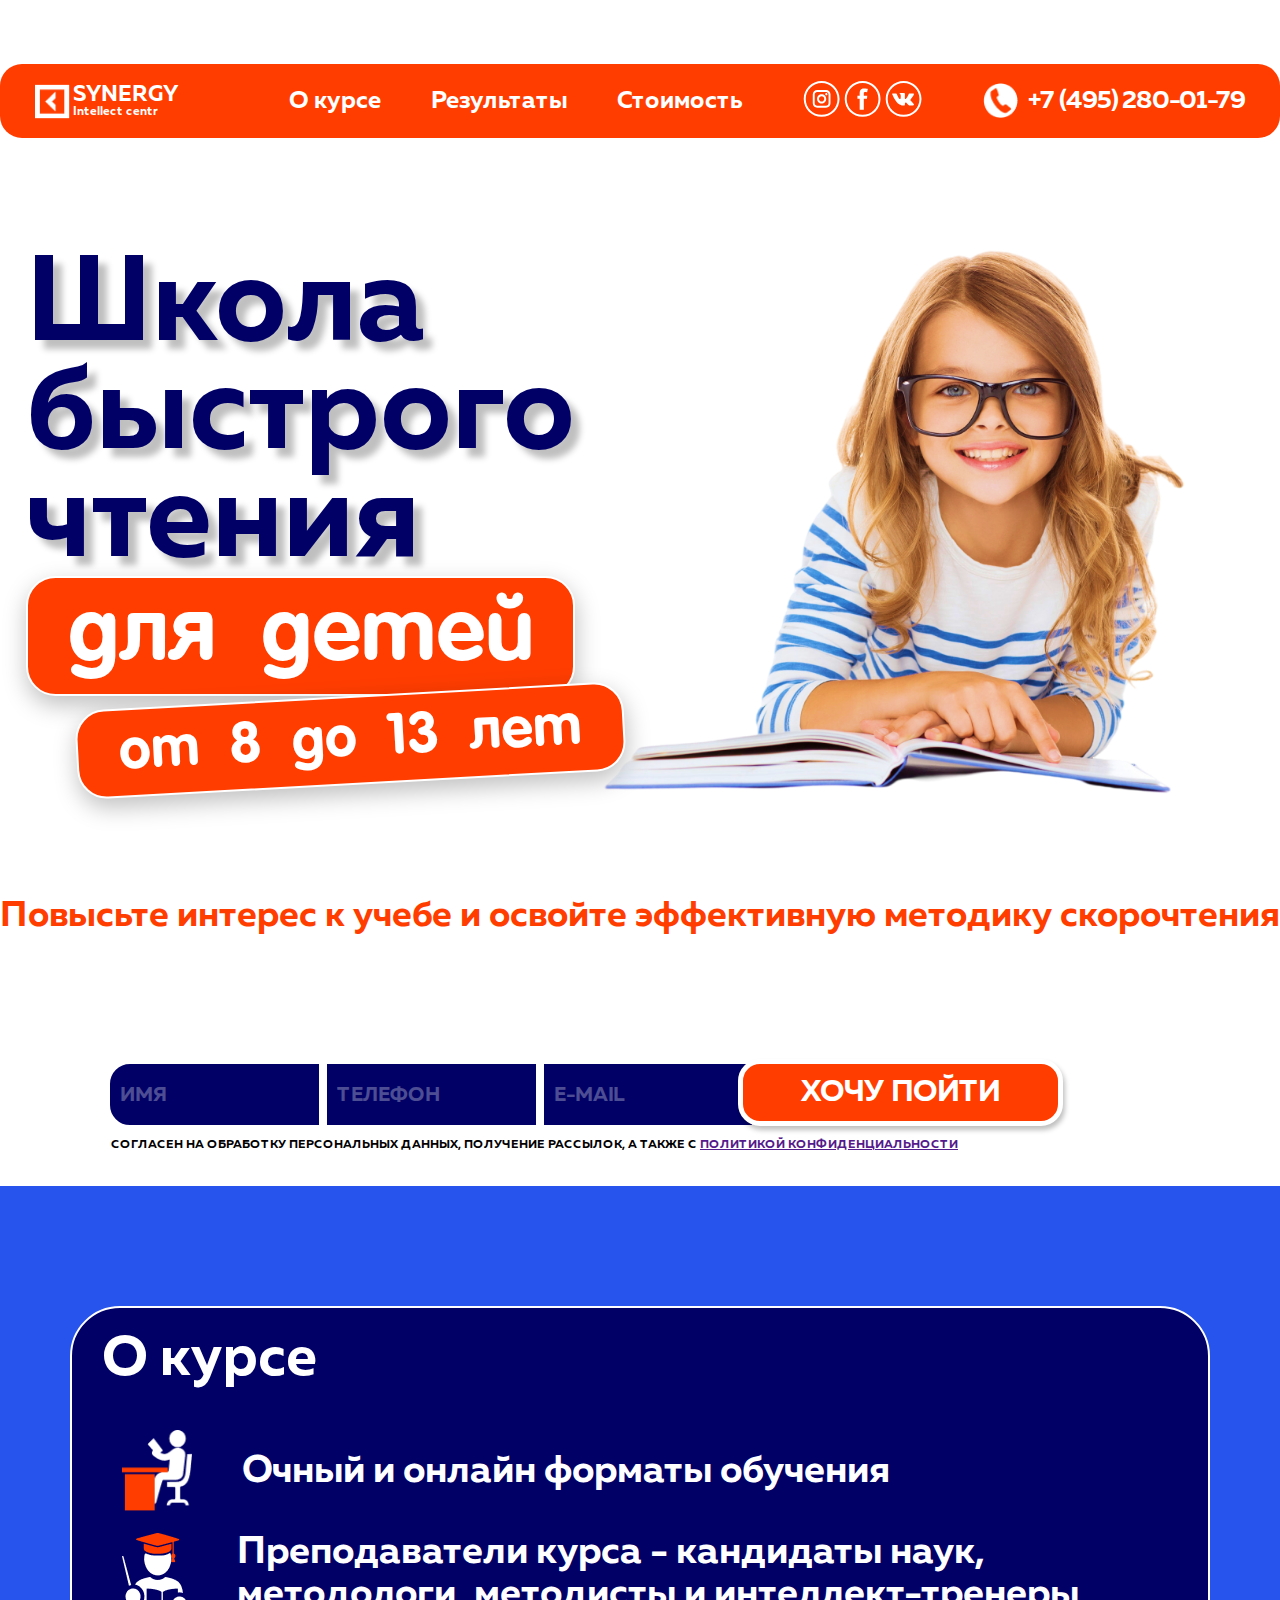
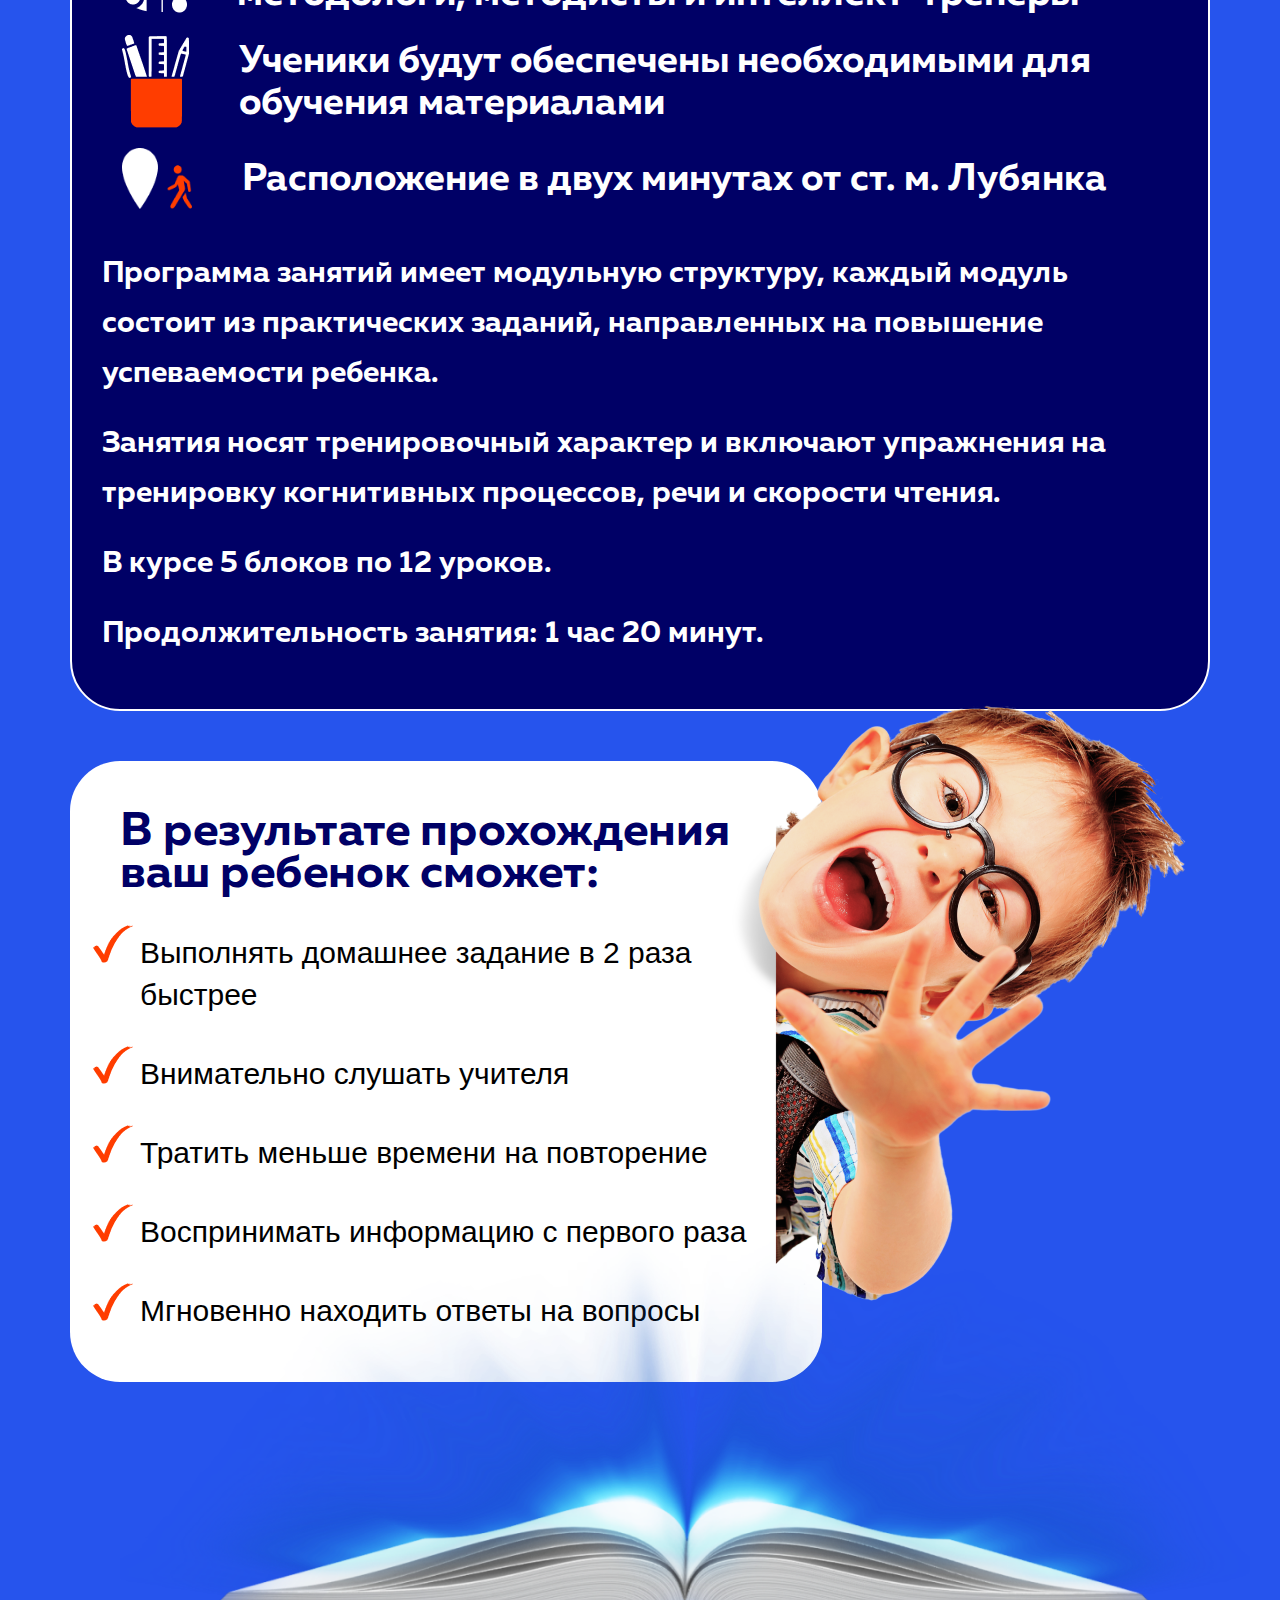
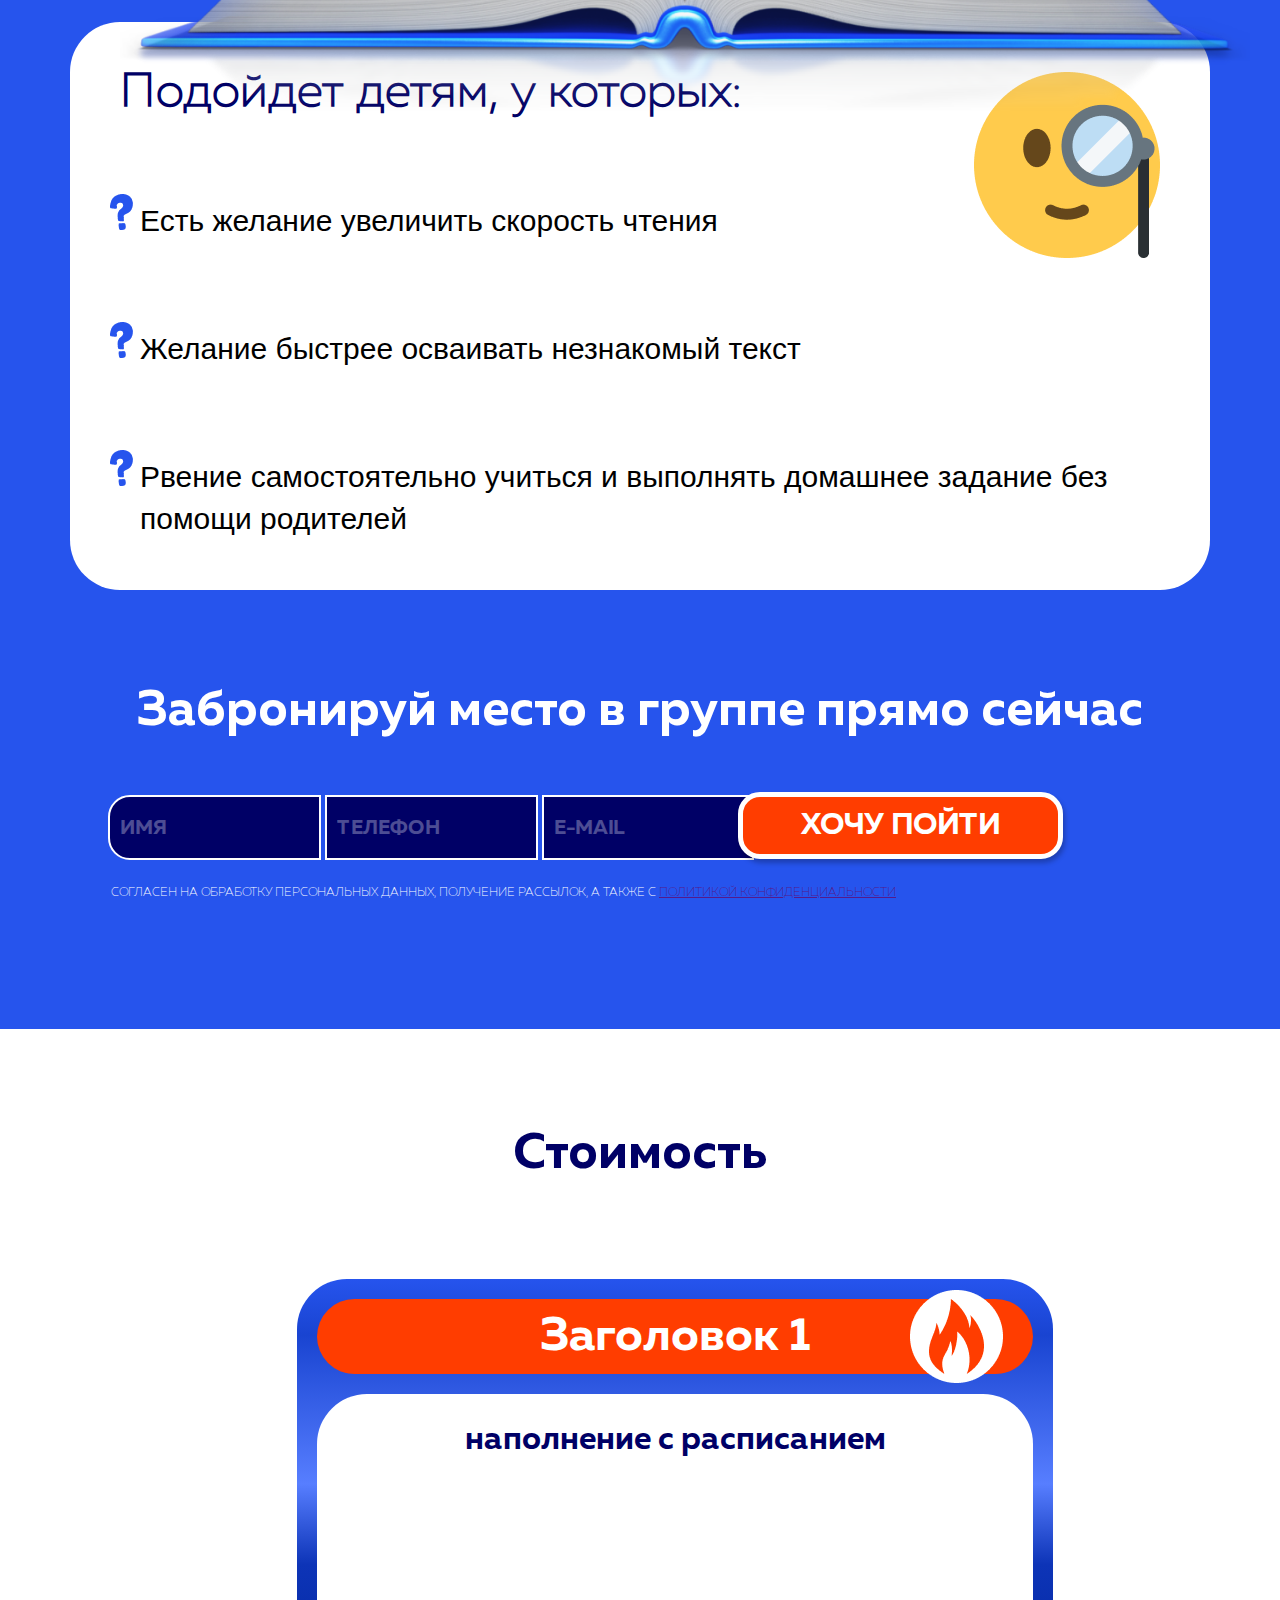
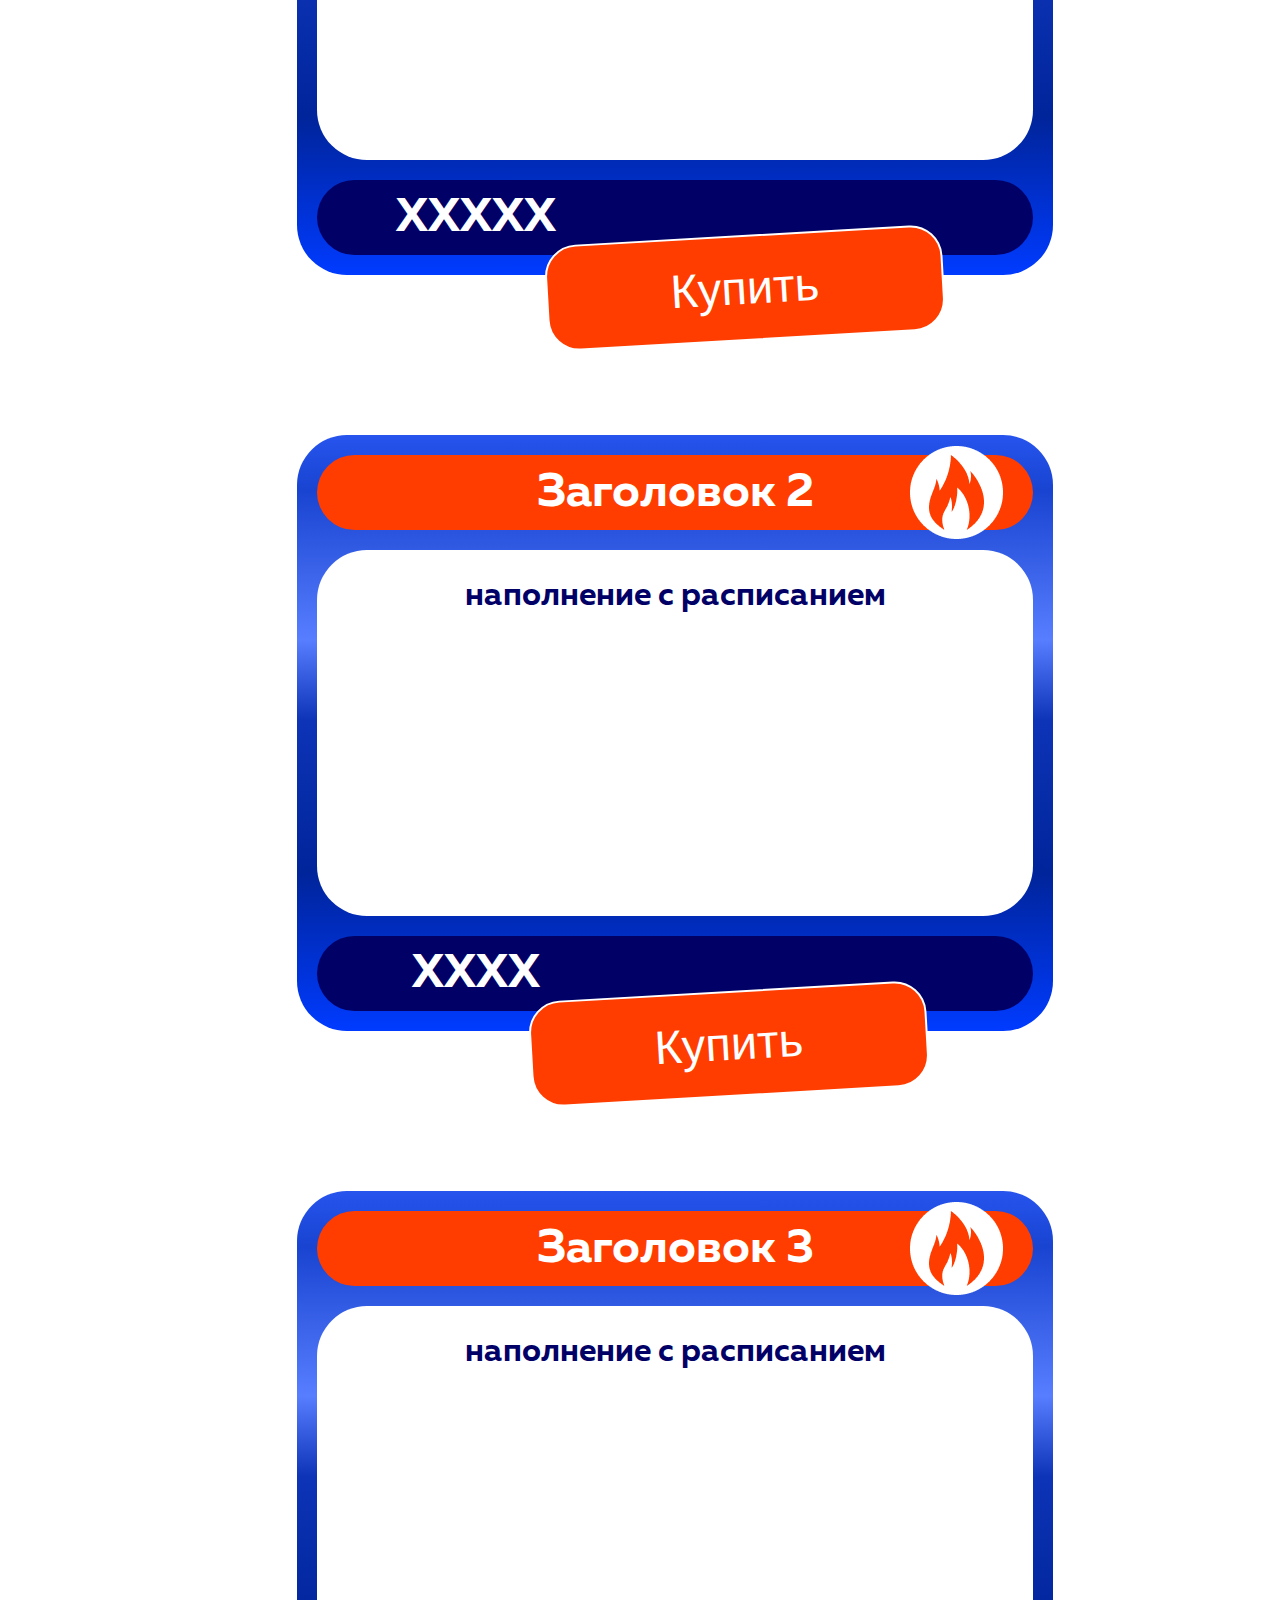
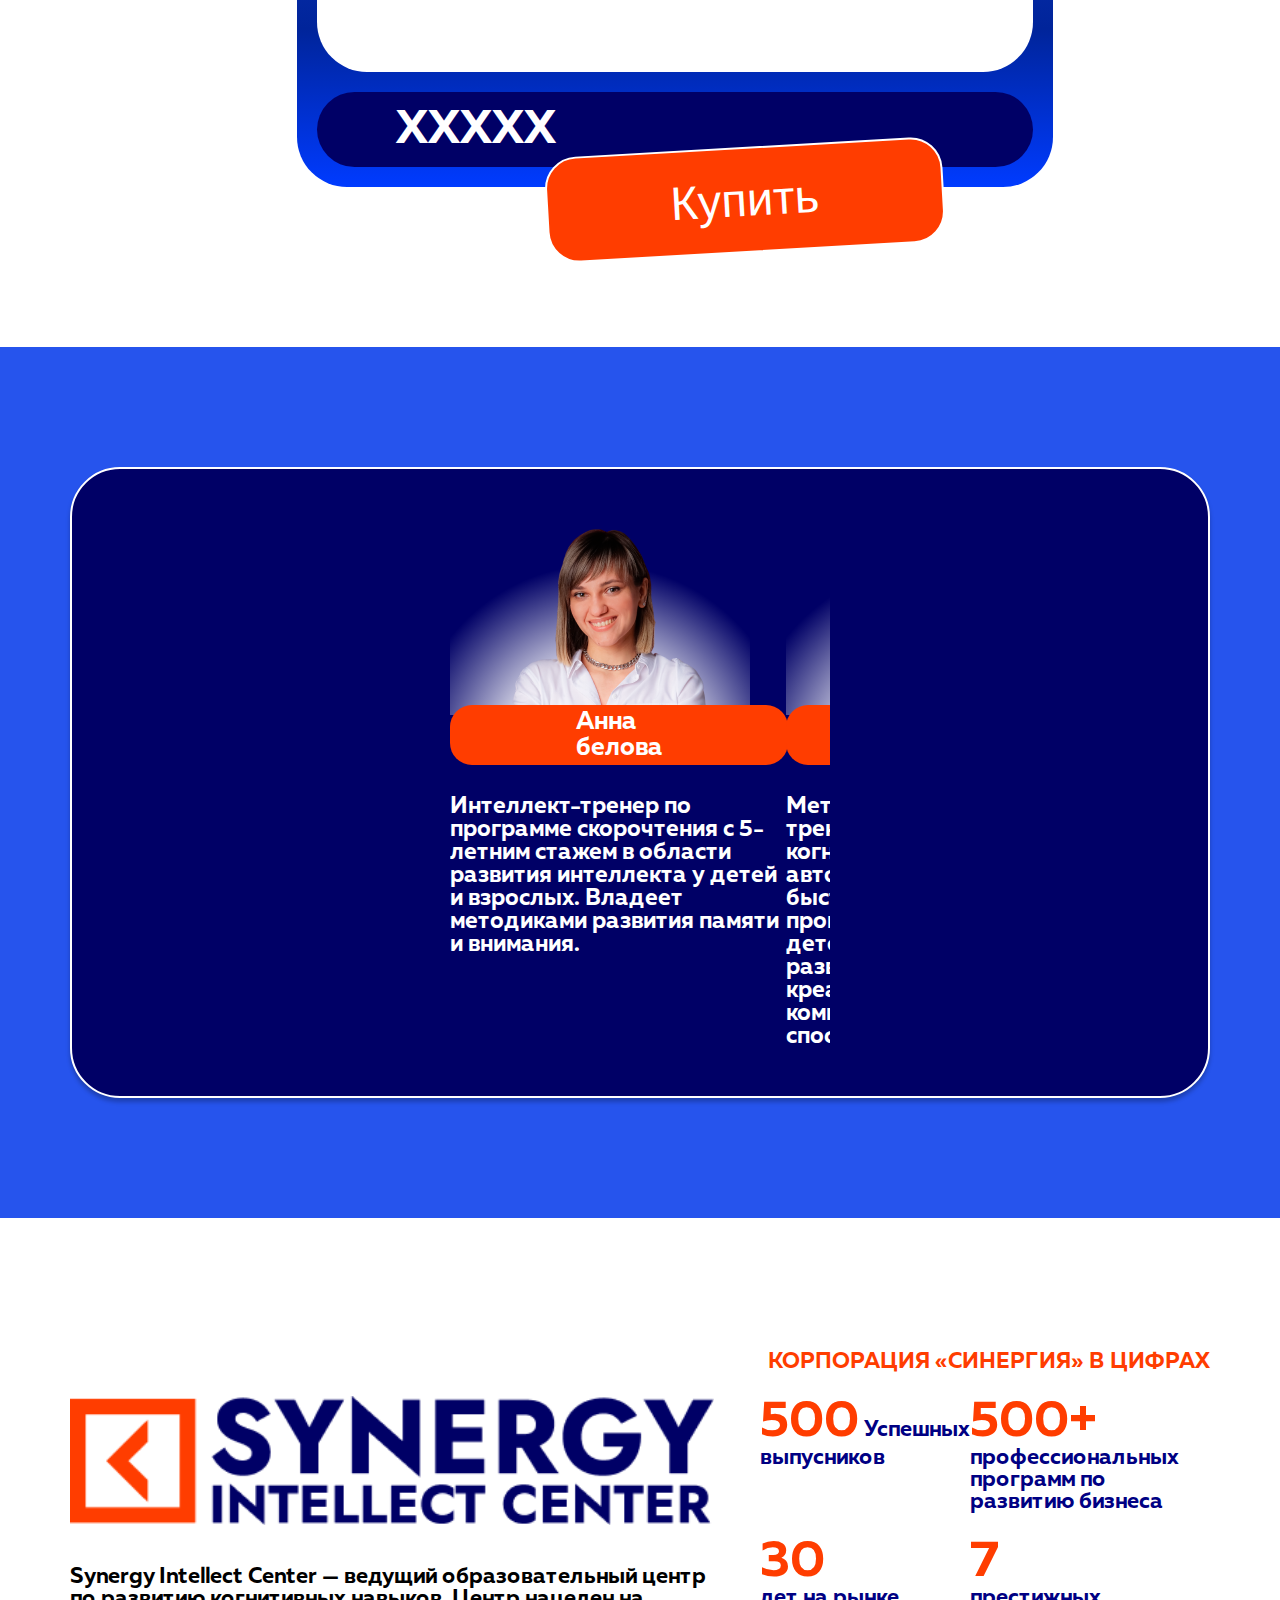
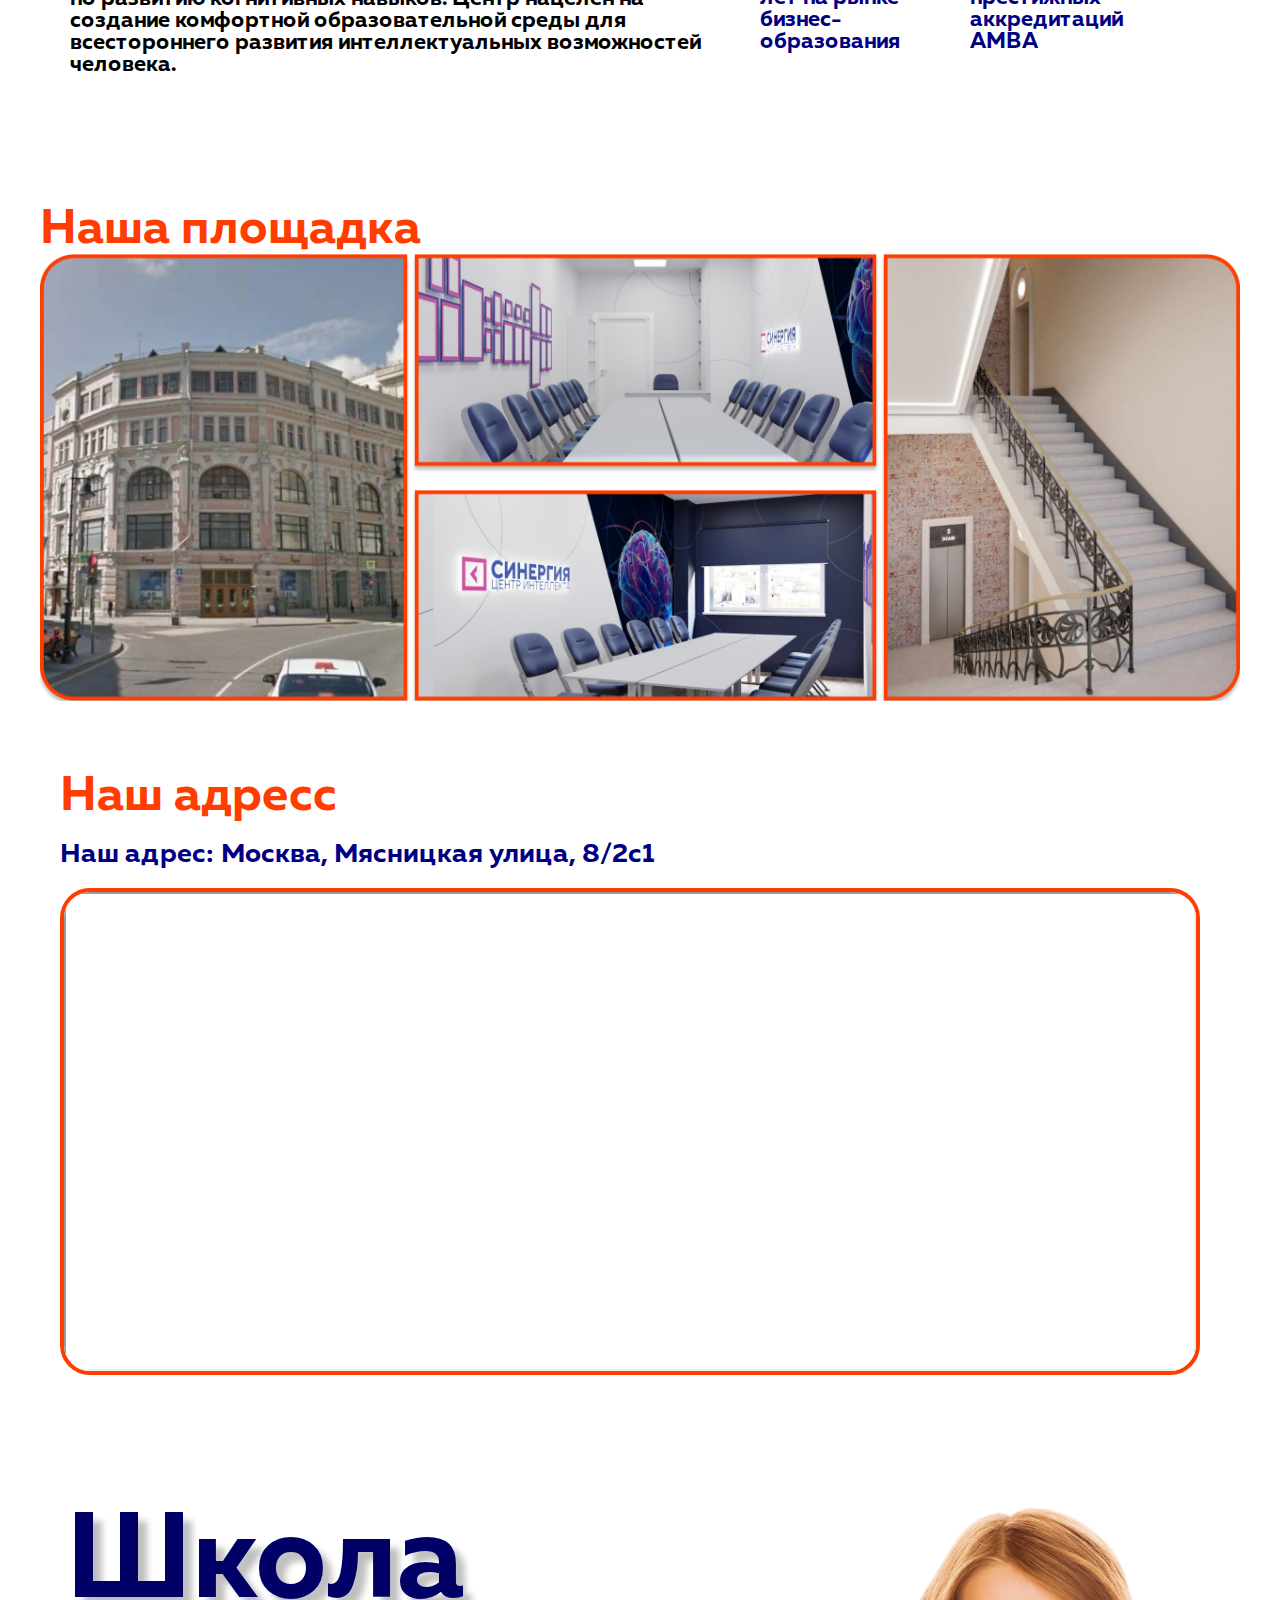
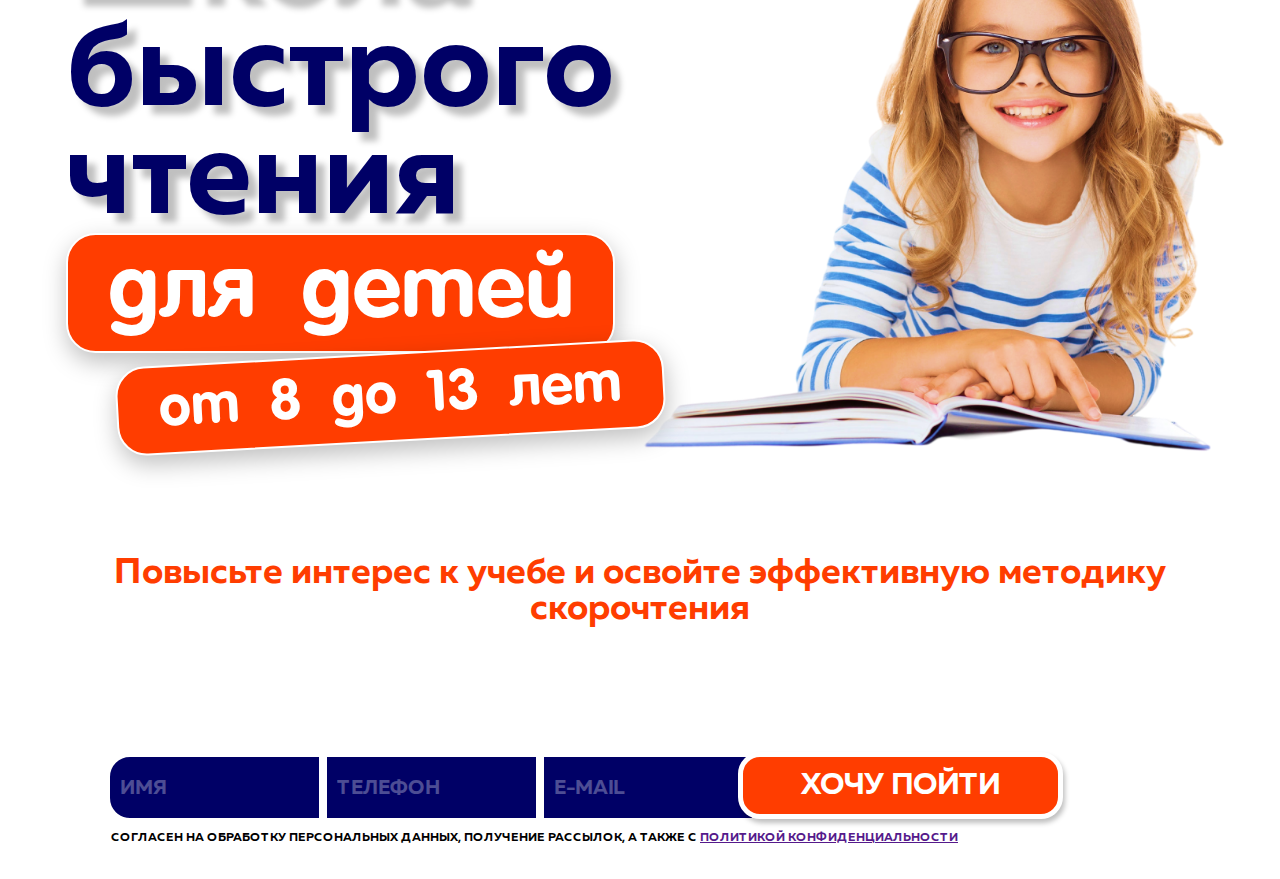
==== commit 575e34f4: "mobile-version" ====
--- a/index.html
+++ b/index.html
@@ -2,6 +2,7 @@
 <html lang="ru">
 
 <head>
+
     <link rel="stylesheet" href="style.css">
     <meta charset="UTF-8">
     <meta http-equiv="X-UA-Compatible" content="IE=edge">
@@ -12,92 +13,95 @@
 </head>
 
 <body>
-    <div class="container">
-        <!-- hedaer -->
-        <header class="header">
-            <div class="header__content">
-                <div class="menu">
-                    <div class="logo">
-                        <img src="./img/logo.png" alt="logo">
-                        <div class="logo__text">
-                            <span class="text-top">Synergy</span>
-                            <span class="text-bottom">Intellect centr</span>
-                        </div>
-                    </div>
-                    <nav>
-                        <ul>
-                            <li><a href="#">О курсе</a></li>
-                            <li><a href="#">Результаты</a></li>
-                            <li><a href="#">Стоимость</a></li>
-                        </ul>
-                    </nav>
-                    <div class="social-icons">
-                        <a href="#"><img src="./img/Union.svg" alt=""></a>
-                        <a href="#"><img src="./img/Union-2.svg" alt=""></a>
-                        <a href="#"><img src="./img/Union-3.svg" alt=""></a>
-
-
-                    </div>
-                    <div class="number">
-                        <img src="./img/mobile.png" alt="">
-                        <div class="tel"> +7 (495) 280-01-79</div>
-                    </div>
-
-
-
-                    <!-- мобильное меню - начало  -->
-
-
-                    <div class="burger-menu">
-                        <input id="menu-toggle" type="checkbox" />
-                        <label class="menu-btn" for="menu-toggle">
+
+    <!-- hedaer -->
+    <header class="header">
+        <div class="header__content">
+
+            <div class="menu">
+
+
+                <div class="logo">
+                    <img src="./img/logo.png" alt="logo">
+                    <div class="logo__text">
+                        <span class="text-top">Synergy</span>
+                        <span class="text-bottom">Intellect centr</span>
+                    </div>
+                </div>
+                <nav class="header-menu">
+                    <ul class="header-menu">
+                        <li><a href="#">О курсе</a></li>
+                        <li><a href="#">Результаты</a></li>
+                        <li><a href="#">Стоимость</a></li>
+                    </ul>
+                </nav>
+                <div class="social-icons">
+                    <a href="#"><img src="./img/Union.svg" alt=""></a>
+                    <a href="#"><img src="./img/Union-2.svg" alt=""></a>
+                    <a href="#"><img src="./img/Union-3.svg" alt=""></a>
+
+
+                </div>
+                <div class="number">
+                    <img src="./img/mobile.png" alt="">
+                    <div class="tel"> +7 (495) 280-01-79</div>
+                </div>
+
+
+
+                <!-- мобильное меню - начало  -->
+
+                <div class="burger-menu">
+                    <input id="menu-toggle" type="checkbox" />
+                    <label class="menu-btn" for="menu-toggle">
                           <span></span>
                         </label>
 
-                        <ul class="menubox">
-                            <li><a class="menu-item" href="#">Home</a></li>
-                            <li><a class="menu-item" href="#">About us</a></li>
-                            <li><a class="menu-item" href="#">Blog</a></li>
-                            <li><a class="menu-item" href="#">Articles</a></li>
-                            <li><a class="menu-item" href="#">Contacts</a></li>
-                        </ul>
-                    </div>
-                    <!-- мобильное меню - конец  -->
-                </div>
-
-                <div class="header__text">
-                    <div class="blur"></div>
-                    <div class="info">
-                        <h1>Школа быстрого чтения</h1>
-                        <span>Для детей</span>
-                        <span>От 8 до 13 лет</span>
-                    </div>
-                    <img class="img-header" src="img/image 89.png" alt="">
-                </div>
-                <h2>Повысьте интерес к учебе и освойте эффективную методику скорочтения</h2>
-                <div class="forms">
-                    <form action="">
-                        <input type="text" placeholder="имя">
-                        <input type="text" placeholder="телефон">
-                        <input type="text" placeholder="e-mail">
-                        <button class="go">Хочу пойти</button>
-                        <span class='rule'><img src="./img/ok.png" alt=""> СОГЛАСЕН НА ОБРАБОТКУ ПЕРСОНАЛЬНЫХ ДАННЫХ, ПОЛУЧЕНИЕ РАССЫЛОК, А ТАКЖЕ С <u><a href=""> ПОЛИТИКОЙ КОНФИДЕНЦИАЛЬНОСТИ </u></a>
+                    <ul class="menubox">
+                        <li><a class="menu-item" href="#">О курсе</a></li>
+                        <li><a class="menu-item" href="#">Результаты</a></li>
+                        <li><a class="menu-item" href="#">Стоимость</a></li>
+
+                    </ul>
+                </div>
+
+                <!-- мобильное меню - конец  -->
+            </div>
+
+            <div class="header__text">
+                <div class="blur"></div>
+                <div class="info">
+                    <h1>Школа быстрого чтения</h1>
+                    <span>для детей</span>
+                    <span>от 8 до 13 лет</span>
+                </div>
+                <img class="img-header" src="img/image 89.png" alt="">
+            </div>
+            <h2>Повысьте интерес к учебе и освойте эффективную методику скорочтения</h2>
+            <div class="forms">
+                <form action="">
+                    <input type="text" placeholder="имя">
+                    <input type="text" placeholder="телефон">
+                    <input type="text" placeholder="e-mail">
+                    <button class="go">Хочу пойти</button>
+                    <span class='rule'><img src="./img/ok.png" alt=""> СОГЛАСЕН НА ОБРАБОТКУ ПЕРСОНАЛЬНЫХ ДАННЫХ, ПОЛУЧЕНИЕ РАССЫЛОК, А ТАКЖЕ С <u><a href=""> ПОЛИТИКОЙ КОНФИДЕНЦИАЛЬНОСТИ </u></a>
                         </span>
-                    </form>
-
-                </div>
-
-            </div>
-        </header>
-
-
-        <!-- Header End -->
-
-
-
-        <!-- about -->
-
-        <div class="about">
+                </form>
+
+            </div>
+
+        </div>
+    </header>
+
+    </div>
+    <!-- Header End -->
+
+
+
+    <!-- about -->
+
+    <div class="about">
+        <div class="container">
             <div class="about-block">
                 <div class="about-block-title">
                     <h3>О курсе</h3>
@@ -112,8 +116,10 @@
                         <li><img src="./img/4.png" alt=""><span>Расположение в двух минутах от ст. м. Лубянка</span>
                         </li>
                     </ul>
-                    <p>Программа занятий имеет модульную структуру, каждый модуль состоит из практических заданий, направленных на повышение успеваемости ребенка. Занятия носят тренировочный характер и включают упражнения на тренировку когнитивных процессов,
-                        речи и скорости чтения. В курсе 5 блоков по 12 уроков. Продолжительность занятия: 1 час 20 минут.
+                    <p>Программа занятий имеет модульную структуру, каждый модуль состоит из практических заданий, направленных на повышение успеваемости ребенка. </p>
+                    <p> Занятия носят тренировочный характер и включают упражнения на тренировку когнитивных процессов, речи и скорости чтения. </p>
+                    <p>В курсе 5 блоков по 12 уроков.</p>
+                    <p>Продолжительность занятия: 1 час 20 минут. </p>
                     </p>
                 </div>
             </div>
@@ -150,111 +156,150 @@
                     <img class="smile" src="./img/smile.png" alt="">
                 </div>
 
-            </div>
-
-        </div>
-
-
-        <!-- about -->
-
-
-        <!-- price-->
-
-        <div class="price-block">
-            <div class="price">
-                <div class="price-title">Стоимость</div>
-                <div class="price-items">
-                    <div class="item">
-                        <div class="item-title">
-                            <img class="faer" src="./img/faer.png" alt=""> Заголовок 1
+
+
+            </div>
+            <h2 class="about-title-form">Забронируй место в группе прямо сейчас</h2>
+            <div class="forms form-result">
+                <form action="">
+                    <input type="text" placeholder="имя">
+                    <input type="text" placeholder="телефон">
+                    <input type="text" placeholder="e-mail">
+                    <button class="go">Хочу пойти</button>
+                    <span class='rule' style="color: #fff;"><img src="./img/ok.png" alt=""> СОГЛАСЕН НА ОБРАБОТКУ ПЕРСОНАЛЬНЫХ ДАННЫХ, ПОЛУЧЕНИЕ РАССЫЛОК, А ТАКЖЕ С <u><a href=""> ПОЛИТИКОЙ КОНФИДЕНЦИАЛЬНОСТИ </u></a>
+                    </span>
+                </form>
+
+            </div>
+
+        </div>
+
+    </div>
+    <!-- about -->
+
+
+    <!-- price-->
+
+
+
+
+
+    <div class="price-block">
+
+        <div class="price">
+
+            <div class="price-title">Стоимость</div>
+            <div class="price-items">
+                <div class="item">
+                    <div class="item-title">
+                        <img class="faer" src="./img/faer.png" alt=""> Заголовок 1
+                    </div>
+                    <div class="item-text">
+                        наполнение с расписанием
+                    </div>
+
+                    <div class="item-price">XXXXX
+                        <button class="btn">Купить</button>
+                    </div>
+                </div>
+
+                <div class="item">
+                    <div class="item-title">
+                        <img class="faer" src="./img/faer.png" alt=""> Заголовок 2
+                    </div>
+                    <div class="item-text">
+                        наполнение с расписанием
+
+                    </div>
+
+                    <div class="item-price">XXXX
+                        <a href="#"><button class="btn">Купить</button></a>
+
+                    </div>
+                </div>
+
+                <div class="item">
+                    <div class="item-title">
+                        <img class="faer" src="./img/faer.png" alt=""> Заголовок 3
+                    </div>
+                    <div class="item-text">
+                        наполнение с расписанием
+                    </div>
+
+                    <div class="item-price">XXXXX
+                        <button class="btn">Купить</button>
+
+                    </div>
+                </div>
+            </div>
+        </div>
+    </div>
+    </div>
+    <!-- end price -->
+
+
+
+
+    <!-- start speakers -->
+
+    <div class="speaker-block">
+        <div class="container">
+
+
+            <div class="speakers">
+                <div class="mobile">
+                    <main class="swipe-view">
+                        <div class="speaker section">
+                            <div class="speak-img">
+                                <img src="./img/anna.png" alt="">
+                            </div>
+                            <span class="speaker-head">Анна <br> белова</span>
+                            <p class="speaker-info">
+                                Интеллект-тренер по программе скорочтения с 5-летним стажем в области развития интеллекта у детей и взрослых. Владеет методиками развития памяти и внимания.
+                            </p>
+
                         </div>
-                        <div class="item-text">
-                            наполнение с расписанием
+
+                        <div class="speaker section">
+
+                            <div class="speak-img">
+                                <img src="./img/sveta.png" alt="">
+                            </div>
+                            <span class="speaker-head">Светлана <br> Ефремова</span>
+                            <p class="speaker-info">
+                                Методолог, интеллект-тренер, эксперт в области когнитивной психологии, автор методики «Школы быстрого чтения». Автор > 50 программ и тренингов для детей и взрослых по развитию памяти, внимания, креативного мышления и коммуникативных способностей.
+
+                            </p>
+
                         </div>
 
-                        <div class="item-price">XXXXX
-                            <button class="btn">Купить</button>
+                        <div class="speaker section">
+                            <div class="speak-img">
+                                <img src="./img/katya.png" alt="">
+                            </div>
+                            <span class="speaker-head">Екатерина <br> Немыкина</span>
+                            <p class="speaker-info">
+                                Интеллект-тренер по программе быстрого чтения, психолог с 6-летним опытом работы, победитель и призер конкурсов профессионального мастерства, специалист в области развития когнитивных способностей и психологической устойчивости.
+
+                            </p>
+
                         </div>
-                    </div>
-
-                    <div class="item">
-                        <div class="item-title">
-                            <img class="faer" src="./img/faer.png" alt=""> Заголовок 2
-                        </div>
-                        <div class="item-text">
-                            наполнение с расписанием
-
-                        </div>
-
-                        <div class="item-price">XXXX
-                            <button class="btn">Купить</button>
-
-                        </div>
-                    </div>
-
-                    <div class="item">
-                        <div class="item-title">
-                            <img class="faer" src="./img/faer.png" alt=""> Заголовок 3
-                        </div>
-                        <div class="item-text">
-                            наполнение с расписанием
-                        </div>
-
-                        <div class="item-price">XXXXX
-                            <button class="btn">Купить</button>
-
-                        </div>
-                    </div>
-                </div>
-            </div>
-        </div>
-
-        <!-- end price -->
-
-
-
-
-        <!-- start speakers -->
-        <div class="speaker-block">
-
-            <div class="speakers">
-
-                <div class="speaker">
-
-                    <img src="./img/anna.png" alt="">
-                    <span class="speaker-head">Анна <br> белова</span>
-                    <p class="speaker-info">
-                        Интеллект-тренер по программе скорочтения с 5-летним стажем в области развития интеллекта у детей и взрослых. Владеет методиками развития памяти и внимания.
-                    </p>
-
-                </div>
-
-                <div class="speaker">
-                    <img class="speak-img" src="/img/sveta.png" alt="">
-                    <span class="speaker-head">Светлана <br> Ефремова</span>
-                    <p class="speaker-info">
-                        Методолог, интеллект-тренер, эксперт в области когнитивной психологии, автор методики «Школы быстрого чтения». Автор > 50 программ и тренингов для детей и взрослых по развитию памяти, внимания, креативного мышления и коммуникативных способностей.
-
-                    </p>
-
-                </div>
-
-                <div class="speaker">
-                    <img src="./img/katya.png" alt="">
-                    <span class="speaker-head">Екатерина <br> Немыкина</span>
-                    <p class="speaker-info">
-                        Интеллект-тренер по программе быстрого чтения, психолог с 6-летним опытом работы, победитель и призер конкурсов профессионального мастерства, специалист в области развития когнитивных способностей и психологической устойчивости.
-
-                    </p>
-
-                </div>
-            </div>
-
-        </div>
-
-        <!-- end speaker -->
-
-        <div class="contact-block">
+                    </main>
+                </div>
+
+            </div>
+        </div>
+    </div>
+
+    <!-- end speaker -->
+
+
+
+
+
+
+    <div class="contact-block">
+        <div class="container">
             <div class="contact">
                 <h3 class="synergy">КОРПОРАЦИЯ «СИНЕРГИЯ» В ЦИФРАХ</h3>
                 <div class="synergy-info">
@@ -265,58 +310,66 @@
                     </div>
                     <div class="stat">
 
-                        <div class="stat-list">
-                            <span class="stat-list-top">500</span>
-                            <span class="stat-list-bot">Успешных выпусников</span>
+                        <div class="stat-top">
+                            <div class="stat-list">
+                                <span class="stat-list-top">500</span>
+                                <span class="stat-list-bot">Успешных выпусников</span>
+
+                            </div>
+                            <div class="stat-list">
+                                <span class="stat-list-top">500+</span>
+                                <span class="stat-list-bot">профессиональных программ по развитию бизнеса</span>
+                            </div>
                         </div>
-                        <div class="stat-list">
-                            <span class="stat-list-top">500+</span>
-                            <span class="stat-list-bot">профессиональных программ по развитию бизнеса</span>
+
+                        <div class="stat-down">
+                            <div class="stat-list">
+                                <span class="stat-list-top">30 <br></span>
+                                <span class="stat-list-bot">лет на рынке бизнес-образования</span>
+                            </div>
+                            <div class="stat-list">
+                                <span class="stat-list-top">7 <br></span>
+                                <span class="stat-list-bot">престижных аккредитаций AMBA</span>
+                            </div>
                         </div>
-                        <div class="stat-list">
-                            <span class="stat-list-top">30 <br></span>
-                            <span class="stat-list-bot">лет на рынке бизнес-образования</span>
-                        </div>
-                        <div class="stat-list">
-                            <span class="stat-list-top">7 <br></span>
-                            <span class="stat-list-bot">престижных аккредитаций AMBA</span>
-                        </div>
-                    </div>
-                </div>
-            </div>
-        </div>
-
-
-
-
-
-        <!-- gallery -->
-        <div class="gallery-block">
-            <div class="gallery-heading">Наша площадка</div>
-            <div class="gallery">
-                <div class="img-left">
-                    <img src="./img/left.png" alt="">
-
-                </div>
-                <div class="img-center">
-                    <img src="./img/center-one.png" alt="">
-                    <img src="./img/center-two.png" alt="">
-                </div>
-                <div class="img-right">
-                    <img src="./img/center-right.png" alt="">
-                </div>
-            </div>
-        </div>
-
-        <!-- gallery END -->
-
-
-
-
-
-        <!-- maps -->
-
-        <div class="map-block">
+                    </div>
+                </div>
+            </div>
+        </div>
+    </div>
+
+
+
+
+
+    <!-- gallery -->
+    <div class="gallery-block">
+        <div class="gallery-heading">Наша площадка</div>
+        <div class="gallery">
+            <div class="img-left">
+                <img src="./img/left.png" alt="">
+
+            </div>
+            <div class="img-center">
+                <img src="./img/center-one.png" alt="">
+                <img src="./img/center-two.png" alt="">
+            </div>
+            <div class="img-right">
+                <img src="./img/center-right.png" alt="">
+            </div>
+        </div>
+    </div>
+
+    <!-- gallery END -->
+
+
+
+
+
+    <!-- maps -->
+
+    <div class="map-block">
+        <div class="container">
             <div class="map-heading">
                 <h3>Наш адресс</h3>
                 <p>Наш адрес: Москва, Мясницкая улица, 8/2с1</p>
@@ -342,7 +395,7 @@
                 <h2>Повысьте интерес к учебе и освойте эффективную методику скорочтения</h2>
                 <div class="forms">
                     <form action="">
-                        <input type="text" placeholder="имя">
+                        <input class="input-border" type="text" placeholder="имя">
                         <input type="text" placeholder="телефон">
                         <input type="text" placeholder="e-mail">
                         <button class="go">Хочу пойти</button>
@@ -353,13 +406,16 @@
                 </div>
 
             </div>
-        </footer>
-
-
-
-    </div>
-
-    </div>
+    </div>
+    </footer>
+
+
+
+    </div>
+
+    </div>
+
+
 </body>
 
 </html>--- a/style.css
+++ b/style.css
@@ -1,200 +1,213 @@
-                @font-face {
-                    font-family: "18vagroundedmbold";
-                    src: url("./fonts/18vagroundedmbold.ttf") format("truetype");
-                    font-style: normal;
-                    font-weight: normal;
-                }
-                
-                @font-face {
-                    font-family: "muller";
-                    src: url("./fonts/MullerBold.ttf") format("truetype");
-                    font-style: normal;
-                    font-weight: normal;
-                }
-                
-                * {
-                    padding: 0;
-                    margin: 0;
-                    box-sizing: border-box;
-                }
-                
-                article,
-                aside,
-                details,
-                figcaption,
-                figure,
-                footer,
-                header,
-                hgroup,
-                menu,
-                nav,
-                section {
-                    display: block;
-                }
-                
-                .header {
-                    display: flex;
-                    justify-content: center;
-                    width: 100%;
-                }
-                
-                .menu ul li {
-                    font-size: 0.2em;
-                }
-                
-                .header__content {
-                    max-width: 1455px;
-                    width: 100%;
-                    margin: 0 auto;
-                    display: flex;
-                    flex-direction: column;
-                }
-                
-                .container {
-                    width: 100%;
-                }
-                
-                .menu {
-                    max-width: 1455px;
-                    width: 100%;
-                    height: 74px;
-                    margin-top: 4em;
-                    background-color: #FF3D00;
-                    border-radius: 22px;
-                    display: flex;
-                    justify-content: space-around;
-                    align-items: center;
-                    color: #FFF;
-                    font-family: 'muller';
-                    padding: 5px;
-                    position: relative;
-                }
-                
-                .social-icons img {
-                    transition: 0.3s;
-                    cursor: pointer;
-                }
-                
-                .number img {
-                    width: 35px;
-                    height: 35px;
-                }
-                
-                .social-icons img:hover {
-                    transform: scale(1.3);
-                }
-                
-                .menu ul {
-                    display: flex;
-                    justify-content: space-around;
-                }
-                
-                .menu ul li {
-                    list-style-type: none;
-                    font-family: 'Muller';
-                    font-style: normal;
-                    font-weight: bold;
-                    font-size: 24px;
-                    line-height: 136%;
-                    margin-left: 50px;
-                }
-                
-                .menu ul li a {
-                    color: #fff;
-                    text-decoration: none;
-                }
-                
-                .number {
-                    display: flex;
-                }
-                
-                .tel {
-                    font-family: 'muller';
-                    font-style: normal;
-                    font-size: 25px;
-                    line-height: 36px;
-                    text-align: right;
-                    letter-spacing: -0.04em;
-                    margin-left: 10px;
-                }
-                
-                .logo {
-                    display: flex;
-                    align-items: center;
-                }
-                
-                .logo img {
-                    width: 35px;
-                    height: 35px;
-                }
-                
-                .logo__text {
-                    display: flex;
-                    flex-direction: column;
-                    margin-left: 3px;
-                }
-                
-                .text-top {
-                    font-size: 22px;
-                    text-transform: uppercase;
-                    font-weight: bold;
-                }
-                
-                .text-bottom {
-                    font-size: 12px;
-                }
-                
-                .header__text {
-                    display: flex;
-                    align-items: center;
-                    height: 760px;
-                    width: 100%;
-                }
-                
-                .info {
-                    display: flex;
-                    flex-direction: column;
-                    justify-content: center;
-                    padding: 14px 26px;
-                }
-                
-                .info span {
-                    text-align: center;
-                    background: #FF3D00;
-                    border: 2px solid #FFFFFF;
-                    box-sizing: border-box;
-                    box-shadow: 1px 9px 23px rgba(0, 0, 0, 0.25);
-                    border-radius: 29.5756px;
-                    color: #FFF;
-                    font-size: 88px;
-                    max-width: 627px;
-                    position: relative;
-                    font-size: 1;
-                    font-family: '18vagroundedmbold';
-                    padding: 14px 27px;
-                    z-index: 5;
-                    width: 100%;
-                }
-                
-                .info span:last-child {
-                    font-size: 57px;
-                    left: 50px;
-                    font-size: 2;
-                    transform: rotate(-3.16deg);
-                }
-                
-                .info h1 {
-                    font-weight: bold;
-                    font-size: 162px;
-                    color: #000066;
-                    font-family: "muller";
-                    color: #000066;
-                    line-height: 0.9;
-                    max-width: 600px;
-                    width: 100%;
-                    text-shadow: 8.53006px 8.53006px 6.0929px rgba(0, 0, 0, 0.25);
-                }
-                /* @media (max-width:1440px){
+                    @font-face {
+                        font-family: "18vagroundedmbold";
+                        src: url("./fonts/18vagroundedmbold.ttf") format("truetype");
+                        font-style: normal;
+                        font-weight: normal;
+                    }
+                    
+                    @font-face {
+                        font-family: "muller";
+                        src: url("./fonts/MullerBold.ttf") format("truetype");
+                        font-style: normal;
+                        font-weight: normal;
+                    }
+                    
+                    @font-face {
+                        font-family: "muller-light";
+                        src: url("./fonts/MullerLight.ttf") format("truetype");
+                        font-style: normal;
+                        font-weight: lighter;
+                    }
+                    
+                    * {
+                        padding: 0;
+                        margin: 0;
+                        box-sizing: border-box;
+                    }
+                    
+                    article,
+                    aside,
+                    details,
+                    figcaption,
+                    figure,
+                    footer,
+                    header,
+                    hgroup,
+                    menu,
+                    nav,
+                    section {
+                        display: block;
+                    }
+                    
+                    body {
+                        font-family: 'muller';
+                    }
+                    
+                    .header {
+                        display: flex;
+                        justify-content: center;
+                        width: 100%;
+                    }
+                    
+                    .menu ul li {
+                        font-size: 0.2em;
+                    }
+                    
+                    .header__content {
+                        max-width: 1455px;
+                        width: 100%;
+                        margin: 0 auto;
+                        display: flex;
+                        flex-direction: column;
+                    }
+                    
+                    .container {
+                        width: 100%;
+                        max-width: 1172px;
+                    }
+                    
+                    .menu {
+                        max-width: 1455px;
+                        width: 100%;
+                        height: 74px;
+                        margin-top: 4em;
+                        background-color: #FF3D00;
+                        border-radius: 22px;
+                        display: flex;
+                        justify-content: space-around;
+                        align-items: center;
+                        color: #FFF;
+                        font-family: 'muller';
+                        padding: 5px;
+                        position: relative;
+                    }
+                    
+                    .social-icons img {
+                        transition: 0.3s;
+                        cursor: pointer;
+                    }
+                    
+                    .number img {
+                        width: 35px;
+                        height: 35px;
+                    }
+                    
+                    .social-icons img:hover {
+                        transform: scale(1.3);
+                    }
+                    
+                    .menu ul {
+                        display: flex;
+                        justify-content: space-around;
+                    }
+                    
+                    .menu ul li {
+                        list-style-type: none;
+                        font-family: 'Muller';
+                        font-style: normal;
+                        font-weight: bold;
+                        font-size: 24px;
+                        line-height: 136%;
+                        margin-left: 50px;
+                    }
+                    
+                    .menu ul li a {
+                        color: #fff;
+                        text-decoration: none;
+                    }
+                    
+                    .number {
+                        display: flex;
+                    }
+                    
+                    .tel {
+                        font-family: 'muller';
+                        font-style: normal;
+                        font-size: 25px;
+                        line-height: 36px;
+                        text-align: right;
+                        letter-spacing: -0.04em;
+                        margin-left: 10px;
+                    }
+                    
+                    .logo {
+                        display: flex;
+                        align-items: center;
+                    }
+                    
+                    .logo img {
+                        width: 35px;
+                        height: 35px;
+                    }
+                    
+                    .logo__text {
+                        display: flex;
+                        flex-direction: column;
+                        margin-left: 3px;
+                    }
+                    
+                    .text-top {
+                        font-size: 22px;
+                        text-transform: uppercase;
+                        font-weight: bold;
+                    }
+                    
+                    .text-bottom {
+                        font-size: 12px;
+                    }
+                    
+                    .header__text {
+                        display: flex;
+                        align-items: center;
+                        height: 760px;
+                        width: 100%;
+                    }
+                    
+                    .info {
+                        display: flex;
+                        flex-direction: column;
+                        justify-content: center;
+                        padding: 14px 26px;
+                    }
+                    
+                    .info span {
+                        text-align: center;
+                        background: #FF3D00;
+                        border: 2px solid #FFFFFF;
+                        box-sizing: border-box;
+                        box-shadow: 1px 9px 23px rgba(0, 0, 0, 0.25);
+                        border-radius: 29.5756px;
+                        color: #FFF;
+                        font-size: 88px;
+                        max-width: 627px;
+                        position: relative;
+                        font-size: 1;
+                        font-family: '18vagroundedmbold';
+                        padding: 14px 27px;
+                        z-index: 5;
+                        width: 100%;
+                        text-transform: lowercase;
+                    }
+                    
+                    .info span:last-child {
+                        font-size: 57px;
+                        left: 50px;
+                        font-size: 2;
+                        transform: rotate(-3.16deg);
+                    }
+                    
+                    .info h1 {
+                        font-weight: bold;
+                        font-size: 162px;
+                        color: #000066;
+                        font-family: "muller";
+                        color: #000066;
+                        line-height: 0.9;
+                        max-width: 600px;
+                        width: 100%;
+                        text-shadow: 8.53006px 8.53006px 6.0929px rgba(0, 0, 0, 0.25);
+                    }
+                    /* @media (max-width:1440px){
 
     .info h1 {
         font-size:120px;
@@ -207,741 +220,1057 @@
    
 
 } */
-                
-                @media screen and (max-width:1420px) {
-                    .info h1 {
-                        font-size: 120px;
-                    }
-                    .img-header {
-                        width: 700px;
-                    }
-                }
-                
-                @media screen and (max-width:1220px) {
-                    .info h1 {
-                        font-size: 90px;
-                    }
-                    .img-header {
-                        width: 500px;
-                    }
-                }
-                
-                @media screen and (max-width:1130px) {
-                    .menu ul li {
-                        font-family: 'Muller';
-                        font-size: 20px;
-                        margin-left: 50px;
-                    }
-                    .info span {
+                    
+                    @media screen and (max-width:1420px) {
+                        .info h1 {
+                            font-size: 120px;
+                        }
+                        .img-header {
+                            width: 700px;
+                        }
+                    }
+                    
+                    @media screen and (max-width:1220px) {
+                        .info h1 {
+                            font-size: 90px;
+                        }
+                        .img-header {
+                            width: 500px;
+                        }
+                    }
+                    
+                    @media screen and (max-width:1130px) {
+                        .menu ul li {
+                            font-family: 'Muller';
+                            font-size: 20px;
+                            margin-left: 50px;
+                        }
+                        .info span {
+                            text-align: center;
+                            background: #FF3D00;
+                            border: 2px solid #FFFFFF;
+                            box-sizing: border-box;
+                            box-shadow: 1px 9px 23px rgba(0, 0, 0, 0.25);
+                            border-radius: 29.5756px;
+                            color: #FFF;
+                            font-size: 50px;
+                            max-width: 627px;
+                            position: relative;
+                            font-size: 1;
+                            font-family: '18vagroundedmbold';
+                            padding: 14px 27px;
+                            z-index: 1;
+                            width: 100%;
+                        }
+                        .info span:last-child {
+                            font-size: 36px;
+                            left: 40px;
+                            font-size: 2;
+                            transform: rotate(-3.16deg);
+                        }
+                        .header__text {
+                            display: flex;
+                            align-items: center;
+                            height: 760px;
+                            width: 100%;
+                            align-items: flex-start;
+                        }
+                    }
+                    
+                    @media screen and (max-width:1220px) {
+                        .info h1 {
+                            font-size: 90px;
+                        }
+                        .img-header {
+                            width: 500px;
+                        }
+                    }
+                    
+                    .blur {
+                        position: absolute;
+                        display: flex;
+                        align-items: center;
+                        justify-content: center;
+                        filter: blur(229px);
+                        transform: rotate(-4.58deg);
+                        z-index: 4;
+                    }
+                    
+                    h2 {
                         text-align: center;
-                        background: #FF3D00;
+                        font-family: 'muller';
+                        color: #FF3D00;
+                        font-size: 36px;
+                    }
+                    
+                    .forms {
+                        max-width: 1368px;
+                        width: 100%;
+                        margin: 0 auto;
+                        margin-top: 125px;
+                        display: flex;
+                        justify-content: center;
+                    }
+                    
+                    input {
+                        background: #000066;
+                        width: 20%;
+                        background: #000066;
                         border: 2px solid #FFFFFF;
                         box-sizing: border-box;
-                        box-shadow: 1px 9px 23px rgba(0, 0, 0, 0.25);
-                        border-radius: 29.5756px;
-                        color: #FFF;
-                        font-size: 50px;
-                        max-width: 627px;
+                        height: 65px;
+                        color: #fff;
+                        text-transform: uppercase;
+                        padding: 5px 10px;
+                        font-size: 20px;
+                        font-family: 'muller';
+                    }
+                    
+                    .input-border {
+                        color: red;
+                    }
+                    
+                    input:first-child {
+                        border-radius: 22px 0px 0px 22px;
+                    }
+                    
+                    input::placeholder {
+                        color: #fff;
+                        opacity: 0.3;
+                    }
+                    
+                    .go {
+                        font-family: 'muller';
+                        border: 5px solid #fff;
                         position: relative;
-                        font-size: 1;
-                        font-family: '18vagroundedmbold';
-                        padding: 14px 27px;
-                        z-index: 1;
-                        width: 100%;
-                    }
-                    .info span:last-child {
-                        font-size: 36px;
-                        left: 40px;
-                        font-size: 2;
-                        transform: rotate(-3.16deg);
-                    }
-                    .header__text {
+                        max-width: 325px;
+                        height: 67px;
+                        cursor: pointer;
+                        color: #fff;
+                        background: #FF3D00;
+                        box-shadow: 2px 4px 5px rgba(0, 0, 0, 0.25);
+                        border-radius: 22px;
+                        right: 20px;
+                        font-size: 30px;
+                        text-transform: uppercase;
+                        text-align: center;
+                        width: 100%;
+                        transition: 0.4s;
+                    }
+                    
+                    .go:hover {
+                        background: #000066;
+                        /* background: #a12300; */
+                    }
+                    
+                    .burger-menu {
+                        display: none;
+                    }
+                    
+                    .menu-btn {
                         display: flex;
                         align-items: center;
-                        height: 760px;
-                        width: 100%;
-                        align-items: flex-start;
-                    }
-                }
-                
-                @media screen and (max-width:1220px) {
-                    .info h1 {
-                        font-size: 90px;
-                    }
-                    .img-header {
-                        width: 500px;
-                    }
-                }
-                
-                .blur {
-                    /* position: absolute;
-                    display: flex;
-                    align-items: center;
-                    justify-content: center;
-                    filter: blur(229px);
-                    transform: rotate(-4.58deg);
-                    z-index: 4; */
-                }
-                
-                h2 {
-                    text-align: center;
-                    margin-top: 2em;
-                    font-family: 'muller';
-                    color: #FF3D00;
-                    font-size: 36px;
-                }
-                
-                .forms {
-                    max-width: 1368px;
-                    width: 100%;
-                    margin: 0 auto;
-                    margin-top: 125px;
-                    display: flex;
-                    justify-content: center;
-                }
-                
-                input {
-                    background: #000066;
-                    width: 20%;
-                    background: #000066;
-                    border: 2px solid #FFFFFF;
-                    box-sizing: border-box;
-                    height: 65px;
-                    color: #fff;
-                    text-transform: uppercase;
-                    padding: 5px 10px;
-                    font-size: 20px;
-                    font-family: 'muller';
-                }
-                
-                input:first-child {
-                    /* border-radius: 22px 0px 0px 22px; */
-                }
-                
-                input::placeholder {
-                    color: #fff;
-                    opacity: 0.3;
-                }
-                
-                .go {
-                    font-family: 'muller';
-                    border: 5px solid #fff;
-                    position: relative;
-                    max-width: 325px;
-                    height: 67px;
-                    cursor: pointer;
-                    color: #fff;
-                    background: #FF3D00;
-                    box-shadow: 2px 4px 5px rgba(0, 0, 0, 0.25);
-                    border-radius: 22px;
-                    right: 20px;
-                    font-size: 30px;
-                    text-transform: uppercase;
-                    text-align: center;
-                    width: 100%;
-                }
-                
-                .burger-menu {
-                    display: none;
-                }
-                
-                @media (max-width:972px) {
-                    .forms {
+                        position: absolute;
+                        top: 30%;
+                        right: 5%;
+                        width: 26px;
+                        height: 26px;
+                        cursor: pointer;
+                        z-index: 10;
+                    }
+                    
+                    .menu-btn>span,
+                    .menu-btn>span::before,
+                    .menu-btn>span::after {
+                        display: block;
+                        position: absolute;
+                        width: 100%;
+                        height: 3.4px;
+                        background-color: #ffff;
+                        transition-duration: .25s;
+                    }
+                    
+                    .menu-btn>span::before {
+                        content: '';
+                        top: -8px;
+                    }
+                    
+                    .menu-btn>span::after {
+                        content: '';
+                        top: 8px;
+                    }
+                    
+                    .menubox {
+                        display: block;
+                        position: fixed;
+                        visibility: hidden;
+                        top: 0;
+                        left: -100%;
+                        width: 300px;
+                        height: 100%;
+                        margin: 0;
+                        padding: 80px 0;
+                        list-style: none;
+                        background-color: #ECEFF1;
+                        box-shadow: 1px 0px 6px rgba(0, 0, 0, .2);
+                        transition-duration: .25s;
+                        z-index: 3;
                         flex-direction: column;
-                        padding: 0px 27px;
+                    }
+                    
+                    .menu-item {
+                        display: block;
+                        padding: 2px 2px;
+                        color: #333;
+                        font-family: 'Roboto', sans-serif;
+                        font-size: 20px;
+                        font-weight: 600;
+                        text-decoration: none;
+                        transition-duration: .25s;
+                    }
+                    
+                    .menu-item:hover {
+                        background-color: #CFD8DC;
+                    }
+                    
+                    .menu-item {
+                        display: block;
+                        padding: 12px 24px;
+                        color: red;
+                        font-family: 'Roboto', sans-serif;
+                        font-size: 20px;
+                        font-weight: 600;
+                        text-decoration: none;
+                        transition-duration: .25s;
+                    }
+                    
+                    .menu-item:hover {
+                        background-color: #CFD8DC;
+                    }
+                    
+                    #menu-toggle:checked~.menu-btn>span {
+                        transform: rotate(45deg);
+                    }
+                    
+                    #menu-toggle:checked~.menu-btn>span::before {
+                        top: 0;
+                        transform: rotate(0);
+                    }
+                    
+                    #menu-toggle:checked~.menu-btn>span::after {
+                        top: 0;
+                        transform: rotate(90deg);
+                    }
+                    
+                    #menu-toggle:checked~.menubox {
+                        visibility: visible;
+                        left: 0;
+                    }
+                    
+                    .rule {
+                        display: block;
+                        margin-top: 12px;
+                        margin-bottom: 35px;
+                        font-size: 12px;
+                    }
+                    
+                    .about {
+                        background-color: #2654ED;
+                        display: flex;
                         justify-content: center;
                         align-items: center;
-                    }
-                    input {
-                        width: 100%;
-                    }
-                    input:first-child {
-                        border-radius: 20px 20px 0px 0px;
-                    }
-                    .go {
-                        min-width: 400px;
-                    }
-                    .menu ul li {
-                        display: none;
-                    }
-                    .tel {
-                        display: none;
-                    }
-                    .social-icons {
-                        display: none;
-                    }
-                    .burger-menu {
+                        flex-direction: column;
+                        font-family: 'muller-light';
+                        font-weight: 400;
+                        line-height: 42px;
+                    }
+                    
+                    .about-block {
+                        max-width: 1272px;
+                        margin-top: 100px;
+                        background: #000066;
+                        border: 2px solid #FFFFFF;
+                        box-sizing: border-box;
+                        border-radius: 50px;
+                        color: #fff;
+                        padding: 30px;
+                        font-family: 'muller';
+                    }
+                    
+                    .about-block span {
+                        display: flex;
+                        align-items: center;
+                    }
+                    
+                    .about-block-title {
+                        font-size: 48px;
+                        margin-bottom: 10px;
+                    }
+                    
+                    .about-block ul {
+                        padding: 20px;
+                        list-style: none;
+                    }
+                    
+                    .about-block ul li {
+                        font-size: 38px;
+                        display: flex;
+                        align-items: center;
+                        margin-top: 20px;
+                    }
+                    
+                    .about-block ul li img {
+                        width: 70px;
+                    }
+                    
+                    .about-block ul li span {
+                        margin-left: 50px
+                    }
+                    
+                    .about-block p {
+                        font-size: 30px;
+                        line-height: 50px;
+                        margin-top: 20px;
+                    }
+                    /* результаты курса */
+                    
+                    .result {
+                        font-family: 'muller';
+                        margin-top: 50px;
+                        display: flex;
+                        padding: 0;
+                        max-width: 1272px;
+                        width: 100%;
+                        position: relative;
+                        justify-content: flex-start;
+                    }
+                    
+                    .result-title {
+                        color: #000066;
+                        margin-bottom: 30px;
+                    }
+                    
+                    .result-block {
+                        width: 66%;
+                        padding: 50px;
+                        background-color: #fff;
+                        border-radius: 50px;
+                        position: relative;
+                    }
+                    
+                    .result-title h3 {
+                        font-size: 47px;
+                    }
+                    
+                    .result-list>li {
+                        font-size: 30px;
+                        margin-top: 30px;
+                        font-weight: 100;
+                        font-family: Verdana, Geneva, Tahoma, sans-serif;
+                        list-style: url(./img/8.png);
+                        margin-left: 20px;
+                    }
+                    
+                    .result-img {
+                        position: absolute;
+                        right: 0px;
+                        z-index: 2;
+                        top: -70px;
+                    }
+                    /* результаты курса */
+                    
+                    .about-title-form {
+                        color: #fff;
+                        font-size: 50px;
+                    }
+                    
+                    .result-img img {
+                        width: 100%;
+                    }
+                    
+                    .book {
+                        width: 100%;
+                        position: absolute;
+                        bottom: 29.5em;
+                        z-index: 1;
+                    }
+                    
+                    .ratio {
+                        width: 100%;
+                        display: flex;
+                        justify-content: center;
+                    }
+                    
+                    .ratio-block {
+                        max-width: 1272px;
+                        padding: 50px;
+                        background-color: #fff;
+                        border-radius: 50px;
+                        margin-top: 15em;
+                        position: relative;
+                        margin-bottom: 100px;
+                        z-index: 2;
+                    }
+                    
+                    .smile {
+                        position: absolute;
+                        top: 0;
+                        right: 0;
+                        margin: 50px;
+                    }
+                    
+                    .ratio-title {
+                        color: #000066;
+                        margin-bottom: 30px;
+                    }
+                    
+                    .ratio-title h3 {
+                        font-size: 47px;
+                    }
+                    
+                    .ratio-list>li {
+                        font-size: 30px;
+                        margin-top: 80px;
+                        font-weight: 100;
+                        font-family: Verdana, Geneva, Tahoma, sans-serif;
+                        list-style: url(./img/9.png);
+                        margin-left: 20px;
+                    }
+                    
+                    .price-block {
+                        display: flex;
+                        justify-content: center
+                    }
+                    
+                    .form-result {
+                        margin: 60px 0px 60px 0px;
+                    }
+                    
+                    .price {
+                        margin-top: 70px;
+                        width: 100%;
+                        margin: 0 auto;
+                    }
+                    
+                    .btn {
+                        cursor: pointer
+                    }
+                    
+                    .price-items {
+                        display: flex;
+                        flex-direction: row;
+                        flex-wrap: wrap;
+                        justify-content: center;
+                    }
+                    
+                    .price-title {
+                        font-family: 'Muller';
+                        font-style: Bold;
+                        font-size: 50px;
+                        color: #000066;
+                        margin: 0 auto;
+                        text-align: center;
+                        margin: 2em 0px;
+                    }
+                    
+                    .item {
+                        font-family: 'muller';
+                        padding: 20px;
+                        margin-left: 70px;
+                        margin-bottom: 10em;
+                        border-radius: 50px;
+                        background: linear-gradient(180deg, #2654ED 0%, #1944D1 9.38%, #577EFF 34.38%, #0D34B7 47.92%, #00249A 73.44%, #003BFF 100%);
+                    }
+                    
+                    .item-title {
+                        background-color: #FF3D00;
+                        width: 716px;
+                        height: 75px;
+                        border-radius: 50px;
+                        margin-bottom: 20px;
+                        display: flex;
+                        align-items: center;
+                        justify-content: center;
+                        color: #fff;
+                        position: relative;
+                        font-size: 47px;
+                    }
+                    
+                    .item-text {
+                        max-width: 756px;
+                        width: 716px;
+                        height: 366px;
+                        background: #FFFFFF;
+                        border-radius: 50px;
+                        margin-bottom: 20px;
+                        color: #000066;
+                        padding: 30px;
+                        text-align: center;
+                        position: relative;
+                        font-size: 32px;
+                    }
+                    
+                    .item-price {
+                        width: 716px;
+                        height: 75px;
+                        background: #000066;
+                        border-radius: 50px;
+                        display: flex;
+                        align-items: center;
+                        justify-content: center;
+                        color: #fff;
+                        font-size: 47px;
+                        position: relative;
+                    }
+                    
+                    .faer {
+                        position: absolute;
+                        right: 30px;
+                    }
+                    
+                    .btn {
+                        font-size: 47px;
+                        line-height: 130%;
+                        text-align: center;
+                        position: absolute;
+                        color: #FFFFFF;
+                        width: 397.51px;
+                        height: 105.72px;
+                        background: #FF3D00;
+                        border-radius: 32px;
+                        box-sizing: border-box;
+                        border-radius: 32px;
+                        transform: rotate(-3.28deg);
+                        top: 70px;
+                        right: 10px;
+                        border: 2px solid #FFFFFF;
+                        position: relative;
+                    }
+                    
+                    .speaker-block {
+                        background-color: #2654ED;
+                        display: flex;
+                        justify-content: center;
+                        padding-bottom: 100px;
+                        width: 100%;
+                    }
+                    
+                    .speakers {
+                        margin-top: 100px;
+                        display: flex;
+                        max-width: 1200px;
+                        width: 100%;
+                        background: #000066;
+                        border: 2px solid #FFFFFF;
+                        box-shadow: 0px 4px 4px rgba(0, 0, 0, 0.25);
+                        border-radius: 50px;
+                        justify-content: space-between;
+                        padding: 3em;
+                        align-items: center;
+                        align-items: flex-start;
+                        overflow: hidden;
+                    }
+                    
+                    .speaker {
+                        display: flex;
+                        flex-direction: column;
+                        font-family: 'muller';
+                        max-width: 336px;
+                        align-items: flex-start;
+                        position: relative;
+                    }
+                    
+                    .speak-img {
+                        background: radial-gradient(63.89% 97.6% at 50% 121.6%, #FFFFFF 39.58%, rgba(255, 255, 255, 0) 100%);
+                        background-size: cover;
+                        background-size: 100%;
+                        width: 100%;
+                    }
+                    
+                    .speaker-name {
+                        display: flex;
+                        align-items: center;
+                        justify-content: center;
+                        font-size: 38px;
+                        padding: 10px 30p;
+                        background: #FF3D00;
+                        color: #fff;
+                        width: 100%;
+                        height: 90px;
+                        justify-content: flex-start;
+                        align-items: flex-start;
+                    }
+                    
+                    .speaker-info {
+                        color: #fff;
+                        font-size: 23px;
+                        margin-top: 20px;
+                        align-items: flex-start;
+                    }
+                    
+                    .speak-img {
+                        max-width: 300px;
+                        width: 100%;
+                        align-items: flex-start;
+                    }
+                    
+                    .speaker-head {
+                        display: flex;
+                        justify-content: center;
+                        align-items: center;
+                        color: #fff;
+                        font-size: 25px;
+                        padding: 30px 30px;
+                        width: 338px;
+                        height: 46px;
+                        background: #FF3D00;
+                        border-radius: 22px;
+                        position: relative;
+                        bottom: 10px;
+                    }
+                    
+                    .contact-block {
+                        width: 100%;
+                        display: flex;
+                        justify-content: center;
+                        font-family: 'Muller';
+                        font-size: 22px;
+                    }
+                    
+                    .contact {
+                        margin-top: 25px;
+                        width: 100%;
+                        margin: 5em 0;
+                    }
+                    
+                    .synergy {
+                        text-align: right;
+                        color: #FF3D00;
+                        margin-left: 150px;
+                        text-transform: uppercase;
+                        font-weight: 800;
+                        font-size: 22px;
+                        font-family: 'Muller';
+                        font-style: normal;
+                        font-weight: 800;
+                        font-size: 22px;
+                        line-height: 136%;
+                    }
+                    
+                    .synergy-info {
+                        display: flex;
+                        margin-top: 18px;
+                        width: 100%;
+                    }
+                    
+                    .info-text p {
+                        max-width: 820px;
+                        text-align: left;
+                        margin-top: 36px;
+                        text-align: 27px;
+                        width: 100%;
+                    }
+                    
+                    .info-text img {
+                        width: 100%;
+                    }
+                    
+                    .stat {
+                        max-width: 450px;
+                        margin-left: 46px;
+                        display: flex;
+                        justify-content: start;
+                        flex-wrap: wrap;
+                    }
+                    
+                    .stat-list {
+                        max-width: 210px;
+                        color: #FF3D00;
+                    }
+                    
+                    .stat-list-top {
+                        font-size: 51px;
+                    }
+                    
+                    .stat-list-bot {
+                        color: #000083;
+                    }
+                    
+                    .stat-top {
+                        display: flex;
+                    }
+                    
+                    .stat-down {
+                        display: flex;
+                    }
+                    
+                    .gallery-block {
+                        max-width: 1200px;
+                        margin: 0 auto;
+                        width: 100%;
+                    }
+                    
+                    .gallery {
+                        display: flex;
+                        width: 100%;
+                    }
+                    
+                    .gallery img {
+                        width: 100%;
+                    }
+                    
+                    .gallery-heading {
+                        color: #FF3D00;
+                        font-size: 48px;
+                        font-weight: bold;
+                        font-family: 'Muller';
+                    }
+                    
+                    .img-center {
+                        display: flex;
+                        flex-direction: column;
+                    }
+                    
+                    .img-center img:nth-child(2) {
+                        margin-top: 16px;
+                        width: 100%;
+                    }
+                    
+                    .map-block {
+                        max-width: 1200px;
+                        width: 100%;
+                        margin: 0 auto;
+                    }
+                    
+                    .map {
+                        width: 100%;
+                        height: 487px;
+                        border: 4px solid #FF3D00;
+                        border-radius: 30px;
+                        overflow: hidden;
+                        margin-top: 20px;
+                    }
+                    
+                    .map-heading h3 {
+                        font-size: 48px;
+                        color: #FF3D00;
+                        margin-top: 48px;
+                        font-weight: bold;
+                        font-family: 'Muller';
+                    }
+                    
+                    .map-heading p {
+                        color: #000083;
+                        font-size: 27px;
+                        margin-top: 20px;
+                        font-family: 'Muller';
+                    }
+                    
+                    @media (max-width:1380px) {
+                        .container {
+                            max-width: 1180px;
+                            width: 100%;
+                            padding: 20px;
+                        }
+                    }
+                    
+                    @media (max-width:1100px) {
+                        .container {
+                            max-width: 900px;
+                            width: 100%;
+                        }
+                    }
+                    
+                    @media (max-width:972px) {
+                        h1 {
+                            font-size: 36px;
+                        }
+                        .forms {
+                            flex-direction: column;
+                            padding: 0px 27px;
+                            justify-content: center;
+                            align-items: center;
+                        }
+                        input {
+                            width: 100%;
+                        }
+                        input:first-child {
+                            border-radius: 20px 20px 0px 0px;
+                        }
+                        .go {
+                            margin: 0 auto;
+                            min-width: 100%;
+                            position: relative;
+                            bottom: 10px;
+                            left: 1px;
+                        }
+                        form {
+                            display: flex;
+                            justify-content: center;
+                            flex-direction: column;
+                        }
+                        .menu ul li {
+                            display: block;
+                        }
+                        .header-menu {
+                            display: none;
+                        }
+                        .tel {
+                            display: none;
+                        }
+                        .social-icons {
+                            display: none;
+                        }
+                        /* .burger-menu {
                         display: block;
-                    }
-                }
-                
-                .menu-btn {
-                    display: flex;
-                    align-items: center;
-                    position: absolute;
-                    top: 30%;
-                    right: 5%;
-                    width: 26px;
-                    height: 26px;
-                    cursor: pointer;
-                    z-index: 10;
-                }
-                
-                .menu-btn>span,
-                .menu-btn>span::before,
-                .menu-btn>span::after {
-                    display: block;
-                    position: absolute;
-                    width: 100%;
-                    height: 3.4px;
-                    background-color: #ffff;
-                    transition-duration: .25s;
-                }
-                
-                .menu-btn>span::before {
-                    content: '';
-                    top: -8px;
-                }
-                
-                .menu-btn>span::after {
-                    content: '';
-                    top: 8px;
-                }
-                
-                .menubox {
-                    display: block;
-                    position: fixed;
-                    visibility: hidden;
-                    top: 0;
-                    left: -100%;
-                    width: 300px;
-                    height: 100%;
-                    margin: 0;
-                    padding: 80px 0;
-                    list-style: none;
-                    background-color: #ECEFF1;
-                    box-shadow: 1px 0px 6px rgba(0, 0, 0, .2);
-                    transition-duration: .25s;
-                    z-index: 3;
-                }
-                
-                .menu-item {
-                    display: block;
-                    padding: 12px 24px;
-                    color: #333;
-                    font-family: 'Roboto', sans-serif;
-                    font-size: 20px;
-                    font-weight: 600;
-                    text-decoration: none;
-                    transition-duration: .25s;
-                }
-                
-                .menu-item:hover {
-                    background-color: #CFD8DC;
-                }
-                
-                .menu-item {
-                    display: block;
-                    padding: 12px 24px;
-                    color: red;
-                    font-family: 'Roboto', sans-serif;
-                    font-size: 20px;
-                    font-weight: 600;
-                    text-decoration: none;
-                    transition-duration: .25s;
-                }
-                
-                .menu-item:hover {
-                    background-color: #CFD8DC;
-                }
-                
-                #menu-toggle:checked~.menu-btn>span {
-                    transform: rotate(45deg);
-                }
-                
-                #menu-toggle:checked~.menu-btn>span::before {
-                    top: 0;
-                    transform: rotate(0);
-                }
-                
-                #menu-toggle:checked~.menu-btn>span::after {
-                    top: 0;
-                    transform: rotate(90deg);
-                }
-                
-                #menu-toggle:checked~.menubox {
-                    visibility: visible;
-                    left: 0;
-                }
-                
-                .rule {
-                    display: block;
-                    margin-top: 12px;
-                    margin-bottom: 35px;
-                    font-size: 12px;
-                }
-                
-                .about {
-                    background-color: #2654ED;
-                    display: flex;
-                    justify-content: center;
-                    align-items: center;
-                    flex-direction: column;
-                    font-family: 'muller';
-                }
-                
-                .about-block {
-                    max-width: 1272px;
-                    margin-top: 100px;
-                    background: #000066;
-                    border: 2px solid #FFFFFF;
-                    box-sizing: border-box;
-                    border-radius: 50px;
-                    color: #fff;
-                    padding: 30px;
-                    font-family: 'muller';
-                }
-                
-                .about-block span {
-                    display: flex;
-                    align-items: center;
-                }
-                
-                .about-block-title {
-                    font-size: 48px;
-                    margin-bottom: 10px;
-                }
-                
-                .about-block ul {
-                    padding: 20px;
-                    list-style: none;
-                }
-                
-                .about-block ul li {
-                    font-size: 38px;
-                    display: flex;
-                    align-items: center;
-                    margin-top: 20px;
-                }
-                
-                .about-block ul li img {
-                    width: 70px;
-                }
-                
-                .about-block ul li span {
-                    margin-left: 50px
-                }
-                
-                .about-block p {
-                    font-size: 30px;
-                    line-height: 50px;
-                    margin-top: 20px;
-                }
-                
-                .result {
-                    font-family: 'muller';
-                    margin-top: 50px;
-                    display: flex;
-                    padding: 0;
-                    max-width: 1272px;
-                    width: 100%;
-                    position: relative;
-                }
-                
-                .result-title {
-                    color: #000066;
-                    margin-bottom: 30px;
-                }
-                
-                .result-block {
-                    width: 865px;
-                    padding: 50px;
-                    background-color: #fff;
-                    border-radius: 50px;
-                }
-                
-                .result-title h3 {
-                    font-size: 47px;
-                }
-                
-                .result-list>li {
-                    font-size: 30px;
-                    margin-top: 30px;
-                    font-weight: 100;
-                    font-family: Verdana, Geneva, Tahoma, sans-serif;
-                    list-style: url(./img/8.png);
-                    margin-left: 20px;
-                }
-                
-                .result-img {
-                    position: relative;
-                    right: 107px;
-                    z-index: 2;
-                }
-                
-                .result-img img {}
-                
-                .book {
-                    width: 100%;
-                    position: absolute;
-                    bottom: 29.5em;
-                    z-index: 1;
-                }
-                
-                .ratio {
-                    width: 100%;
-                    display: flex;
-                    justify-content: center;
-                }
-                
-                .ratio-block {
-                    max-width: 1272px;
-                    padding: 50px;
-                    background-color: #fff;
-                    border-radius: 50px;
-                    margin-top: 15em;
-                    position: relative;
-                    margin-bottom: 100px;
-                    z-index: 2;
-                }
-                
-                .smile {
-                    position: absolute;
-                    top: 0;
-                    right: 0;
-                    margin: 50px;
-                }
-                
-                .ratio-title {
-                    color: #000066;
-                    margin-bottom: 30px;
-                }
-                
-                .ratio-title h3 {
-                    font-size: 47px;
-                }
-                
-                .ratio-list>li {
-                    font-size: 30px;
-                    margin-top: 80px;
-                    font-weight: 100;
-                    font-family: Verdana, Geneva, Tahoma, sans-serif;
-                    list-style: url(./img/9.png);
-                    margin-left: 20px;
-                }
-                
-                .price-block {
-                    display: flex;
-                    justify-content: center
-                }
-                
-                .price {
-                    margin-top: 70px;
-                    width: 100%;
-                    margin: 0 auto;
-                }
-                
-                .price-items {
-                    display: flex;
-                    flex-direction: row;
-                    flex-wrap: wrap;
-                    justify-content: center;
-                }
-                
-                .price-title {
-                    font-family: 'Muller';
-                    font-style: Bold;
-                    font-size: 50px;
-                    color: #000066;
-                    margin: 0 auto;
-                    text-align: center;
-                    margin: 2em 0px;
-                }
-                
-                .item {
-                    font-family: 'muller';
-                    padding: 20px;
-                    margin-left: 70px;
-                    margin-bottom: 10em;
-                    border-radius: 50px;
-                    background: linear-gradient(180deg, #2654ED 0%, #1944D1 9.38%, #577EFF 34.38%, #0D34B7 47.92%, #00249A 73.44%, #003BFF 100%);
-                }
-                
-                .item-title {
-                    background-color: #FF3D00;
-                    width: 716px;
-                    height: 75px;
-                    border-radius: 50px;
-                    margin-bottom: 20px;
-                    display: flex;
-                    align-items: center;
-                    justify-content: center;
-                    color: #fff;
-                    position: relative;
-                    font-size: 47px;
-                }
-                
-                .item-text {
-                    max-width: 756px;
-                    width: 716px;
-                    height: 366px;
-                    background: #FFFFFF;
-                    border-radius: 50px;
-                    margin-bottom: 20px;
-                    color: #000066;
-                    padding: 30px;
-                    text-align: center;
-                    position: relative;
-                    font-size: 32px;
-                }
-                
-                .item-price {
-                    width: 716px;
-                    height: 75px;
-                    background: #000066;
-                    border-radius: 50px;
-                    display: flex;
-                    align-items: center;
-                    justify-content: center;
-                    color: #fff;
-                    font-size: 47px;
-                    position: relative;
-                }
-                
-                .faer {
-                    position: absolute;
-                    right: 30px;
-                }
-                
-                .btn {
-                    font-size: 47px;
-                    line-height: 130%;
-                    text-align: center;
-                    position: absolute;
-                    color: #FFFFFF;
-                    width: 397.51px;
-                    height: 105.72px;
-                    background: #FF3D00;
-                    border-radius: 32px;
-                    box-sizing: border-box;
-                    border-radius: 32px;
-                    transform: rotate(-3.28deg);
-                    top: 70px;
-                    right: 10px;
-                    border: 2px solid #FFFFFF;
-                    position: relative;
-                }
-                
-                .speaker-block {
-                    background-color: #2654ED;
-                    display: flex;
-                    justify-content: center;
-                    padding-bottom: 100px;
-                    width: 100%;
-                }
-                
-                .speakers {
-                    margin-top: 100px;
-                    display: flex;
-                    max-width: 1200px;
-                    width: 100%;
-                    background: #000066;
-                    border: 2px solid #FFFFFF;
-                    box-shadow: 0px 4px 4px rgba(0, 0, 0, 0.25);
-                    border-radius: 50px;
-                    justify-content: space-between;
-                    padding: 3em;
-                    align-items: center;
-                    align-items: flex-start;
-                    overflow: hidden;
-                }
-                
-                .speaker {
-                    display: flex;
-                    flex-direction: column;
-                    font-family: 'muller';
-                    max-width: 336px;
-                    align-items: flex-start;
-                }
-                
-                .speaker-name {
-                    display: flex;
-                    align-items: center;
-                    justify-content: center;
-                    font-size: 38px;
-                    padding: 10px 30p;
-                    background: #FF3D00;
-                    color: #fff;
-                    width: 100%;
-                    height: 90px;
-                    justify-content: flex-start;
-                    align-items: flex-start;
-                }
-                
-                .speaker-info {
-                    color: #fff;
-                    font-size: 23px;
-                    margin-top: 20px;
-                    align-items: flex-start;
-                }
-                
-                .speak-img {
-                    max-width: 300px;
-                    width: 100%;
-                    align-items: flex-start;
-                }
-                
-                .speaker-head {
-                    display: flex;
-                    justify-content: center;
-                    align-items: center;
-                    color: #fff;
-                    font-size: 25px;
-                    padding: 30px 30px;
-                    width: 338px;
-                    height: 46px;
-                    left: 886px;
-                    top: 328px;
-                    background: #FF3D00;
-                    border-radius: 22px;
-                }
-                
-                .contact-block {
-                    width: 100%;
-                    display: flex;
-                    justify-content: center;
-                    font-family: 'Muller';
-                    font-size: 22px;
-                }
-                
-                .contact {
-                    margin-top: 25px;
-                    max-width: 1350px;
-                    width: 100%;
-                    padding: 100px;
-                }
-                
-                .synergy {
-                    text-align: right;
-                    color: #FF3D00;
-                    margin-left: 150px;
-                    text-transform: uppercase;
-                    font-weight: 800;
-                    font-size: 22px;
-                    font-family: 'Muller';
-                    font-style: normal;
-                    font-weight: 800;
-                    font-size: 22px;
-                    line-height: 136%;
-                }
-                
-                .synergy-info {
-                    display: flex;
-                    margin-top: 18px;
-                    width: 100%;
-                }
-                
-                .info-text p {
-                    max-width: 820px;
-                    text-align: left;
-                    margin-top: 36px;
-                    text-align: 27px;
-                    width: 100%;
-                }
-                
-                .info-text img {
-                    width: 100%;
-                }
-                
-                .stat {
-                    max-width: 450px;
-                    margin-left: 46px;
-                    display: flex;
-                    flex-wrap: wrap;
-                    flex-direction: row;
-                }
-                
-                .stat-list {
-                    max-width: 210px;
-                    color: #FF3D00;
-                    ;
-                }
-                
-                .stat-list-top {
-                    font-size: 51px;
-                }
-                
-                .stat-list-bot {
-                    color: #000083;
-                }
-                
-                .gallery-block {
-                    max-width: 1200px;
-                    margin: 0 auto;
-                    width: 100%;
-                }
-                
-                .gallery {
-                    display: flex;
-                    width: 100%;
-                }
-                
-                .gallery-heading {
-                    color: #FF3D00;
-                    font-size: 48px;
-                    font-weight: bold;
-                    font-family: 'Muller';
-                }
-                
-                .img-center {
-                    display: flex;
-                    flex-direction: column;
-                }
-                
-                .img-center img:nth-child(2) {
-                    margin-top: 16px;
-                    width: 100%;
-                }
-                
-                .map-block {
-                    max-width: 1200px;
-                    width: 100%;
-                    margin: 0 auto;
-                }
-                
-                .map {
-                    width: 100%;
-                    height: 487px;
-                    border: 4px solid #FF3D00;
-                    border-radius: 30px;
-                    overflow: hidden;
-                    margin-top: 20px;
-                }
-                
-                .map-heading h3 {
-                    font-size: 48px;
-                    color: #FF3D00;
-                    margin-top: 48px;
-                    font-weight: bold;
-                    font-family: 'Muller';
-                }
-                
-                .map-heading p {
-                    color: #000083;
-                    font-size: 27px;
-                    margin-top: 20px;
-                    font-family: 'Muller';
-                }
-                
-                @media (max-width:720px) {
-                    .synergy-info {
+                    } */
+                        .info h1 {
+                            font-weight: bold;
+                            font-size: 64px;
+                            color: #000066;
+                            position: relative;
+                            color: #000066;
+                            line-height: 0.9;
+                            max-width: 600px;
+                            width: 100%;
+                            text-shadow: 8.53006px 8.53006px 6.0929px rgba(0, 0, 0, 0.25);
+                            top: 50px;
+                            min-width: 400px;
+                        }
+                        .info span:first-child {
+                            position: relative;
+                            top: 150px;
+                        }
+                        .number {
+                            position: absolute;
+                            right: 11%;
+                        }
+                        .burger-menu {
+                            display: block;
+                        }
+                        .logo {
+                            position: absolute;
+                            left: 5%;
+                        }
+                    }
+                    
+                    .swipe-view {
+                        overflow-x: auto;
+                        overflow-y: hidden;
+                        scroll-snap-coordinate: 0 0;
+                        scroll-snap-points-x: repeat(100%);
+                        scroll-snap-type: x mandatory;
+                        flex: 1;
+                        display: flex;
+                        -webkit-overflow-scrolling: touch;
+                    }
+                    
+                    .section {
+                        width: 380px;
+                        height: 100%;
+                        flex: 0 0 380px;
+                        scroll-snap-align: start;
+                        background: transparent;
+                    }
+                    
+                    .mobile {
+                        width: 100%;
+                        max-width: 380px;
+                        margin: 0 auto;
+                        position: relative;
                         display: flex;
                         flex-direction: column;
                     }
-                    .stat {
-                        margin-top: 30px;
-                    }
-                    .synergy {
-                        font-size: 20px;
-                    }
-                }+                    
+                    @media (max-width:720px) {
+                        body {
+                            padding: 0;
+                        }
+                        .conatiner {
+                            max-width: 800px;
+                            padding: 0;
+                        }
+                        .about {
+                            background-color: #2654ED;
+                            display: flex;
+                            justify-content: center;
+                            align-items: center;
+                            flex-direction: column;
+                            font-family: 'muller-light';
+                            font-weight: 400;
+                            line-height: 42px;
+                            font-size: 12px;
+                        }
+                        .speakers {
+                            margin-top: 100px;
+                            display: flex;
+                            max-width: 1200px;
+                            width: 100%;
+                            background: #000066;
+                            border: 2px solid #FFFFFF;
+                            box-shadow: 0px 4px 4px rgba(0, 0, 0, 0.25);
+                            border-radius: 50px;
+                            justify-content: space-between;
+                            align-items: center;
+                            align-items: flex-start;
+                            overflow: hidden;
+                            margin-right: 20px;
+                        }
+                        .speaker {
+                            display: flex;
+                            flex-direction: column;
+                            font-family: 'muller';
+                            max-width: 336px;
+                            align-items: flex-start;
+                            position: relative;
+                            font-size: 35px;
+                        }
+                        .synergy-info {
+                            display: flex;
+                            margin-top: 18px;
+                            width: 100%;
+                            flex-direction: column;
+                        }
+                        .stat {
+                            margin-top: 30px;
+                            width: 400px;
+                        }
+                        /* мобильная версия */
+                        .about {
+                            background-color: #2654ED;
+                            display: flex;
+                            justify-content: center;
+                            align-items: center;
+                            flex-direction: column;
+                            font-family: 'muller-light';
+                            font-weight: 400;
+                            line-height: 42px;
+                        }
+                        .about-block {
+                            max-width: 1272px;
+                            margin-top: 100px;
+                            background: #000066;
+                            border: 2px solid #FFFFFF;
+                            box-sizing: border-box;
+                            border-radius: 50px;
+                            color: #fff;
+                            padding: 30px;
+                            font-family: 'muller';
+                        }
+                        .about-block span {
+                            display: flex;
+                            align-items: center;
+                        }
+                        .about-block-title {
+                            font-size: 26px;
+                            margin-bottom: 10px;
+                        }
+                        .about-block ul {
+                            padding: 20px;
+                            list-style: none;
+                        }
+                        .about-block ul li {
+                            font-size: 20px;
+                            display: flex;
+                            align-items: center;
+                            margin-top: 20px;
+                        }
+                        .about-block ul li img {
+                            width: 40px;
+                        }
+                        .about-block ul li span {
+                            margin-left: 50px
+                        }
+                        .about-block p {
+                            font-size: 15px;
+                            line-height: 50px;
+                            margin-top: 20px;
+                        }
+                        /* результаты курса */
+                        .result {
+                            font-family: 'muller';
+                            margin-top: 50px;
+                            display: flex;
+                            padding: 0;
+                            max-width: 1272px;
+                            width: 100%;
+                            position: relative;
+                            justify-content: flex-start;
+                        }
+                        .result-title {
+                            color: #000066;
+                            margin-bottom: 30px;
+                        }
+                        .result-block {
+                            width: 90%;
+                            padding: 50px;
+                            background-color: #fff;
+                            border-radius: 50px;
+                            position: relative;
+                        }
+                        .result-title h3 {
+                            font-size: 18px;
+                        }
+                        .result-list>li {
+                            font-size: 11px;
+                            margin-top: 30px;
+                            font-weight: 100;
+                            font-family: Verdana, Geneva, Tahoma, sans-serif;
+                            list-style: url(./img/8.png);
+                            margin-left: 20px;
+                        }
+                        .result-img {
+                            position: absolute;
+                            right: 0;
+                            z-index: 2;
+                            top: 0px;
+                        }
+                        /* результаты курса */
+                        .about-title-form {
+                            color: #fff;
+                            font-size: 50px;
+                        }
+                        .result-img img {
+                            width: 30%;
+                        }
+                        .book {
+                            width: 100%;
+                            position: absolute;
+                            z-index: 1;
+                            top: -14.2em;
+                            right: 0.9em;
+                        }
+                        .ratio {
+                            width: 100%;
+                            display: flex;
+                            justify-content: center;
+                        }
+                        .ratio-block {
+                            width: 100%;
+                            max-width: 1272px;
+                            padding: 50px;
+                            background-color: #fff;
+                            border-radius: 50px;
+                            margin-top: 15em;
+                            position: relative;
+                            margin-bottom: 100px;
+                            z-index: 2;
+                        }
+                        .smile {
+                            position: absolute;
+                            top: 0px;
+                            right: 0;
+                            margin: 50px;
+                            width: 60px;
+                        }
+                        .ratio-title h3 {
+                            font-size: 12px;
+                            font-weight: bold;
+                        }
+                        .ratio-list>li {
+                            font-size: 11px;
+                            margin-top: 20px;
+                            font-family: Verdana, Geneva, Tahoma, sans-serif;
+                            list-style: url(./img/9.png);
+                        }
+                    }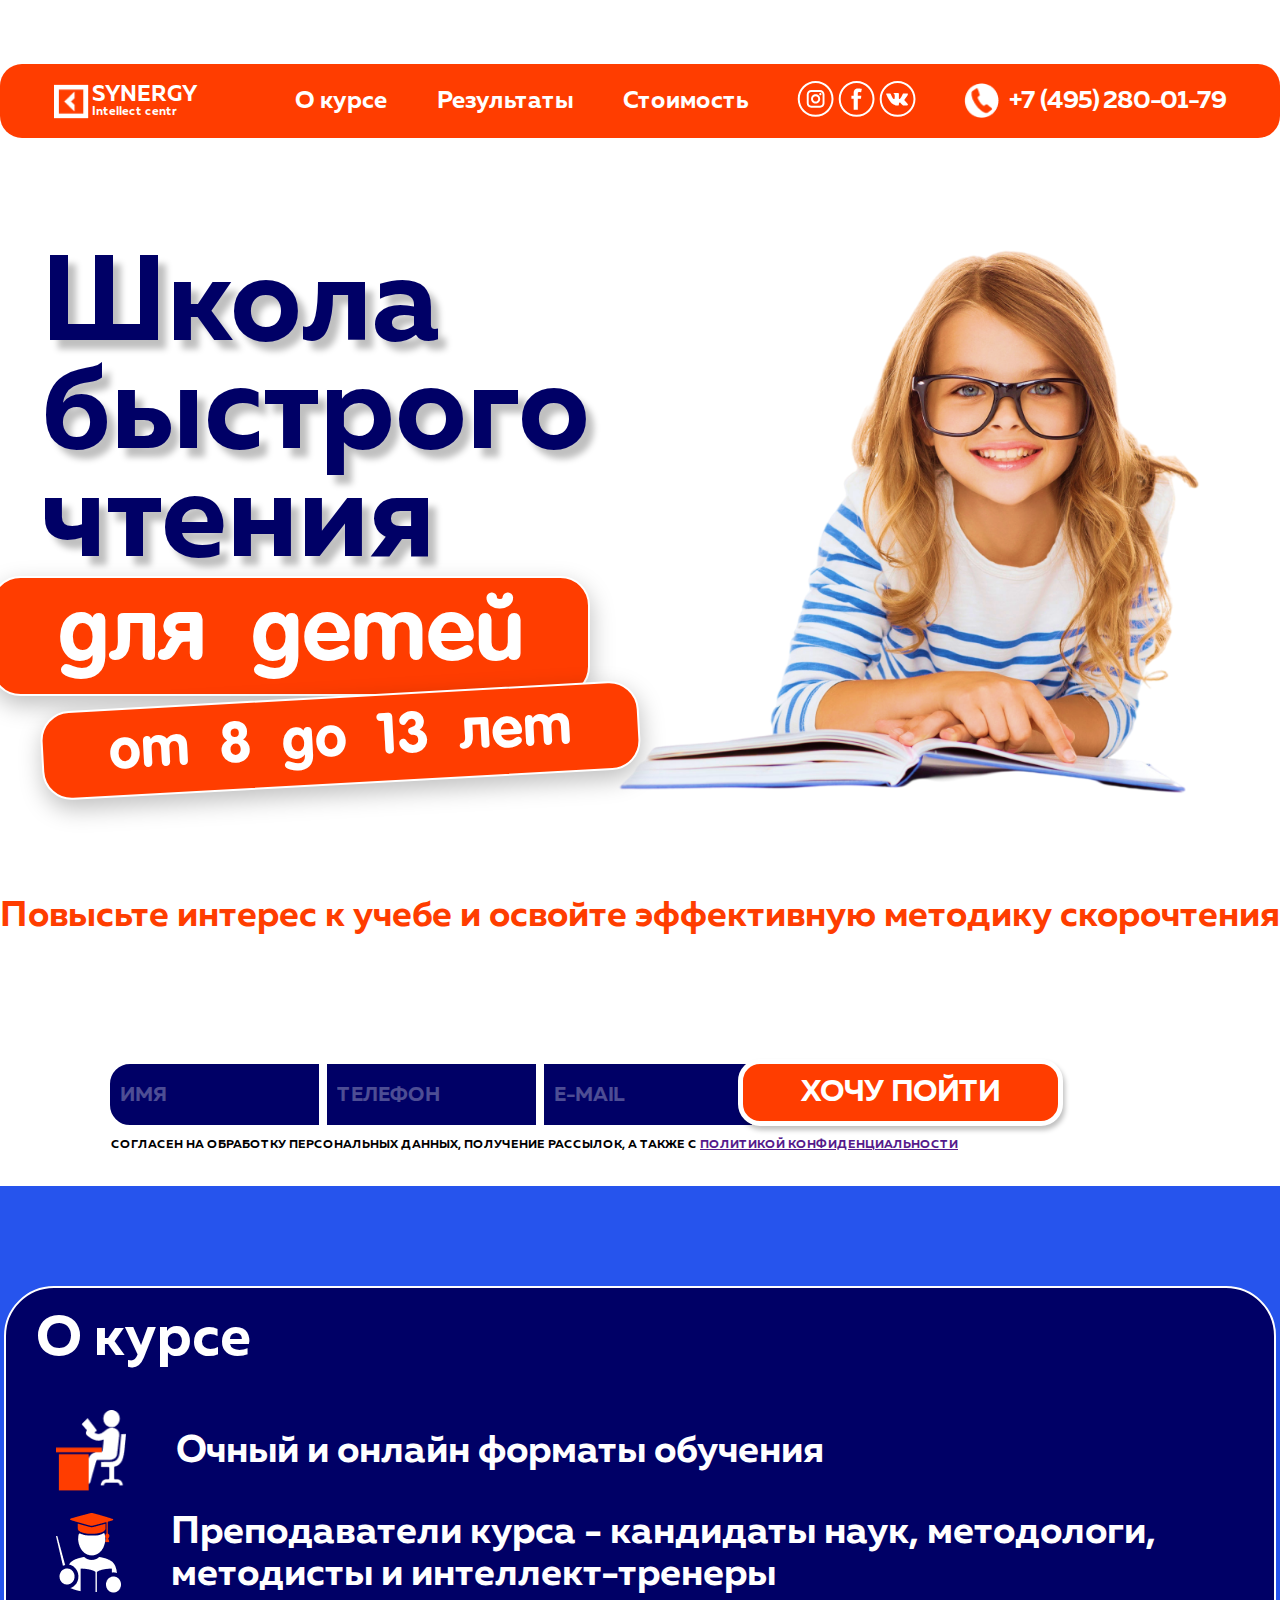
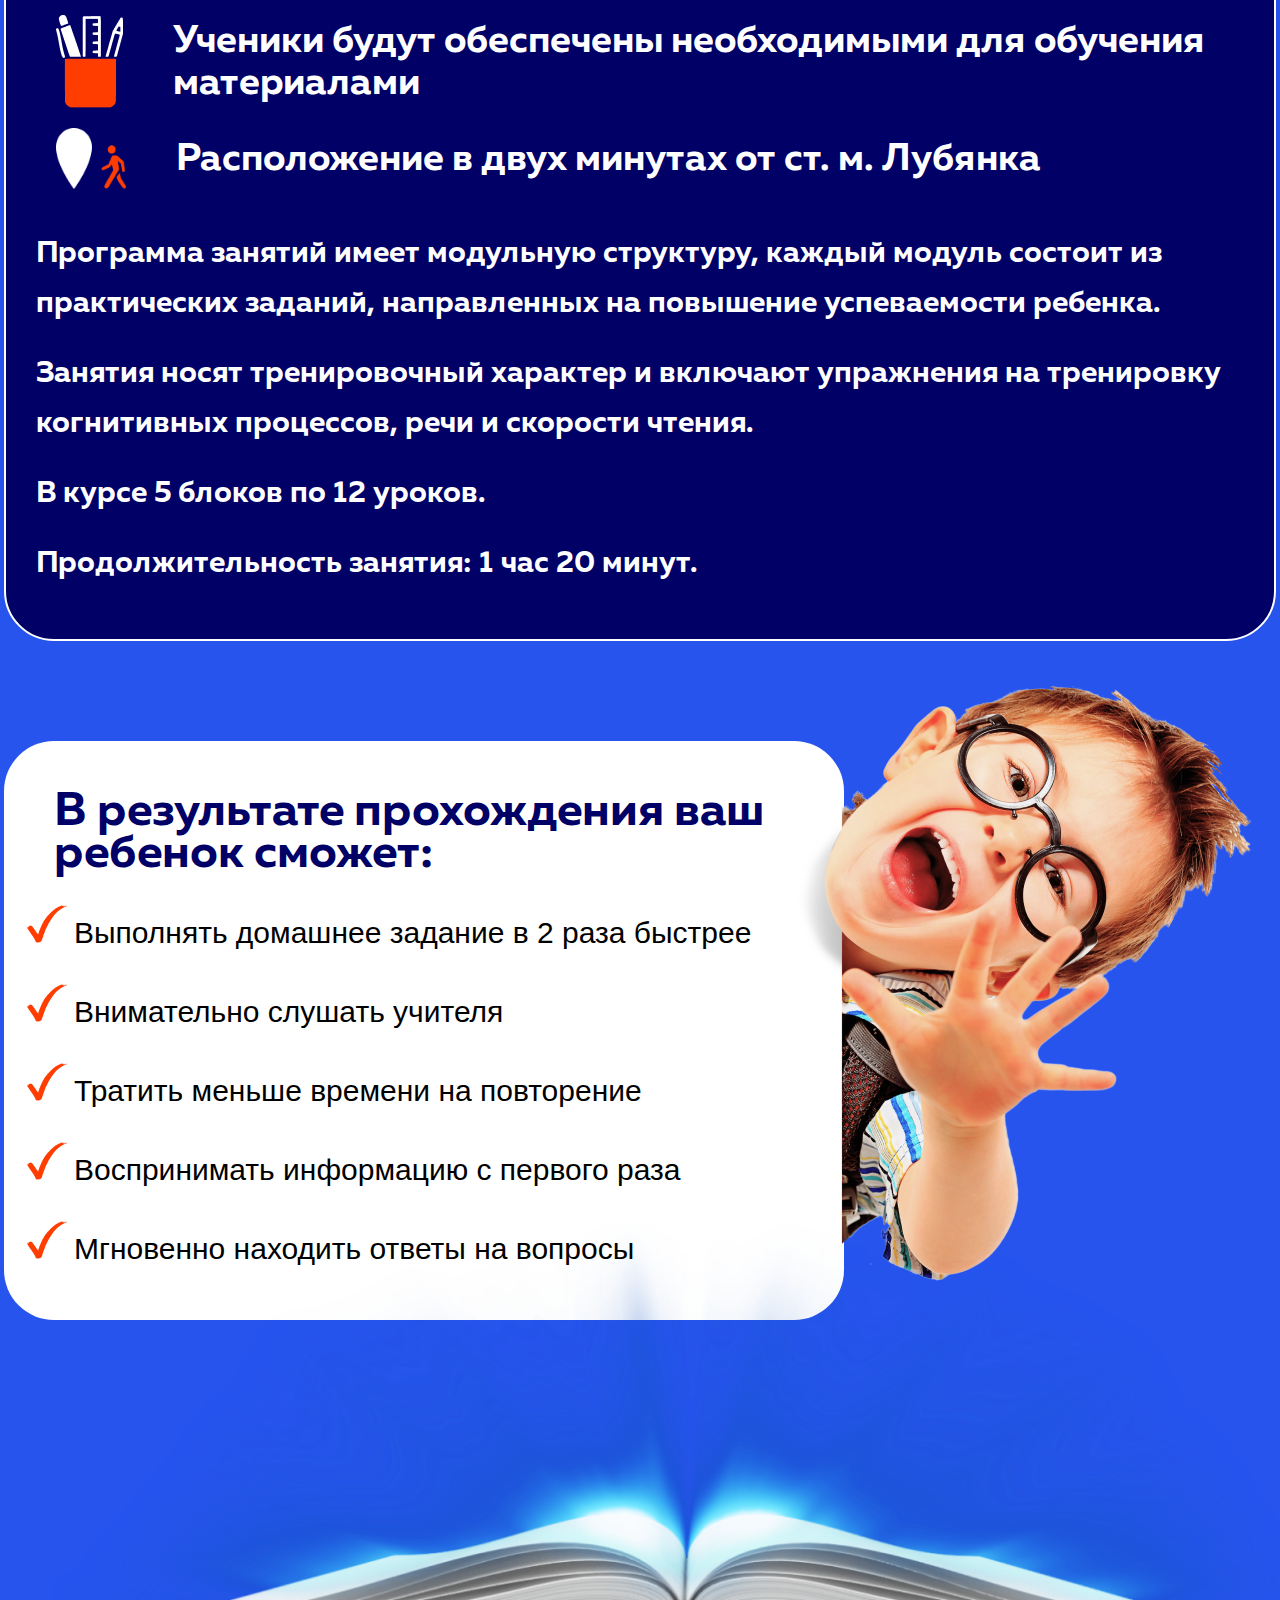
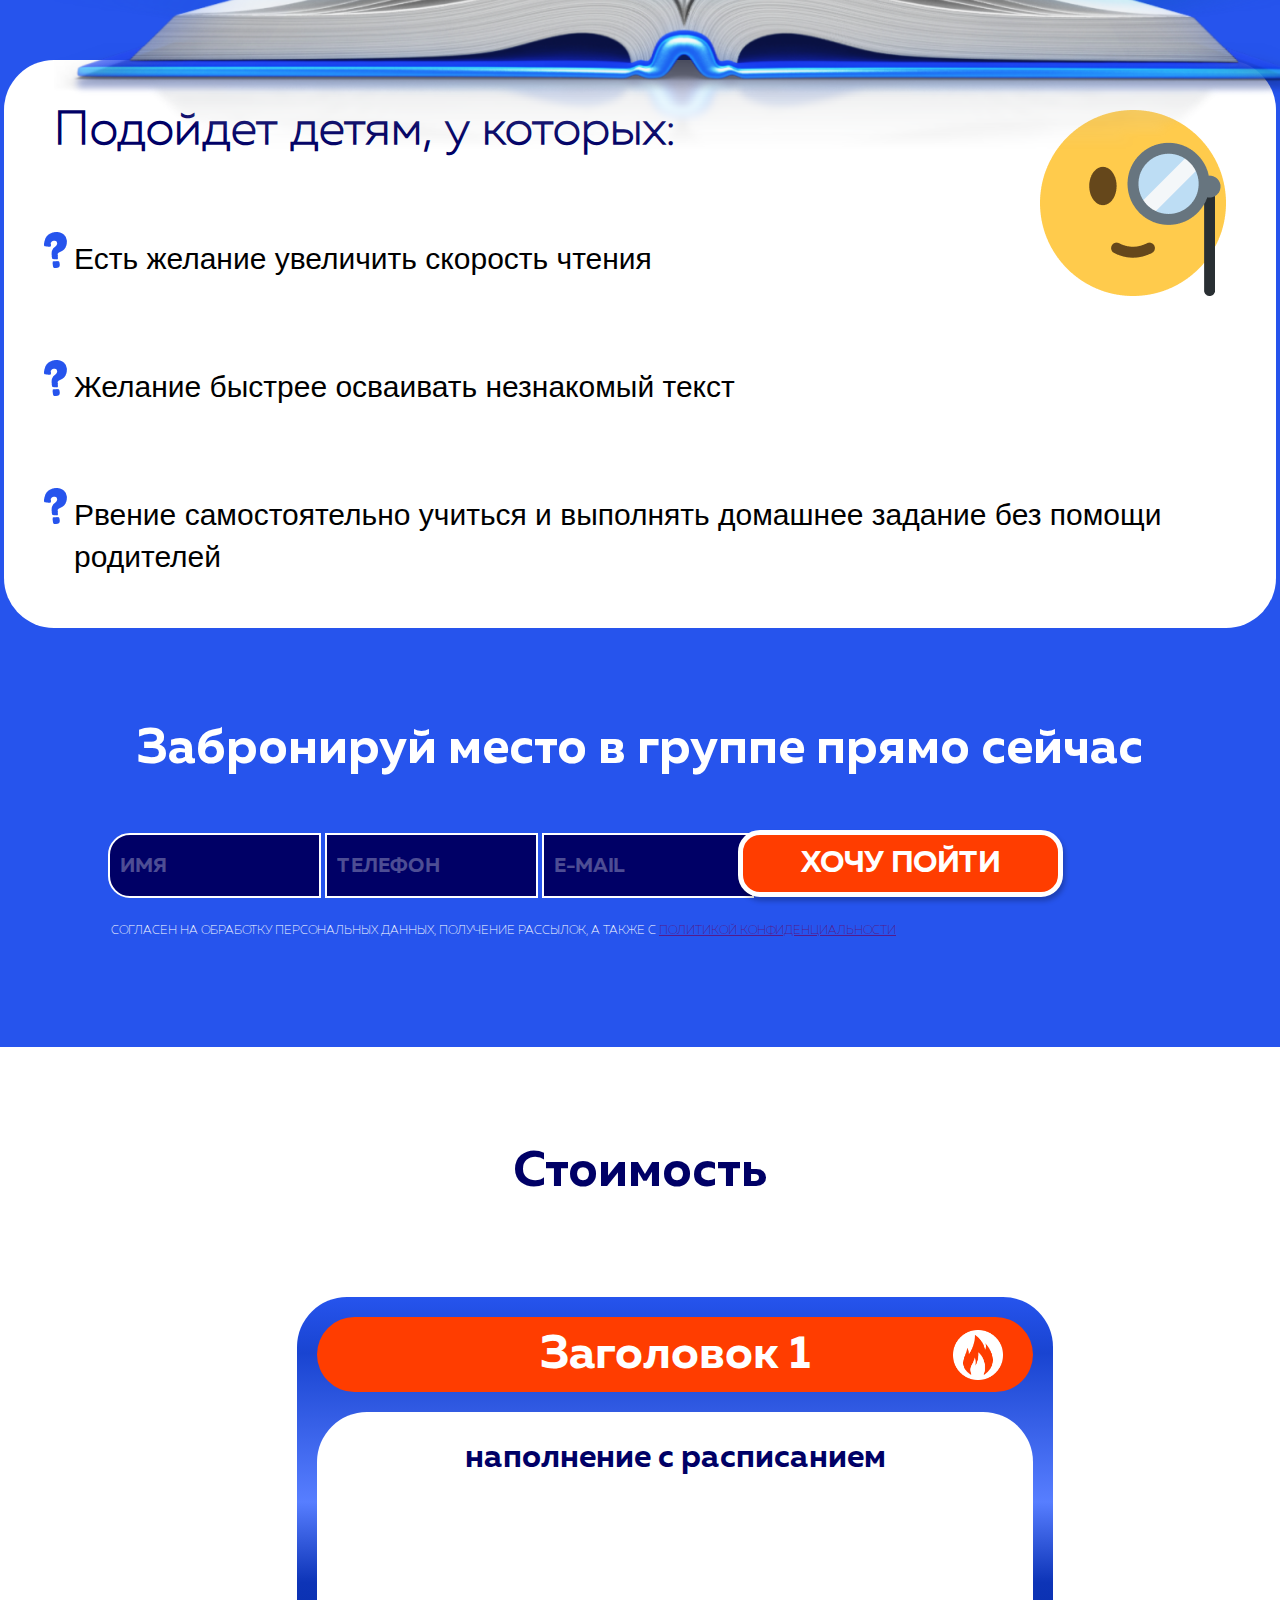
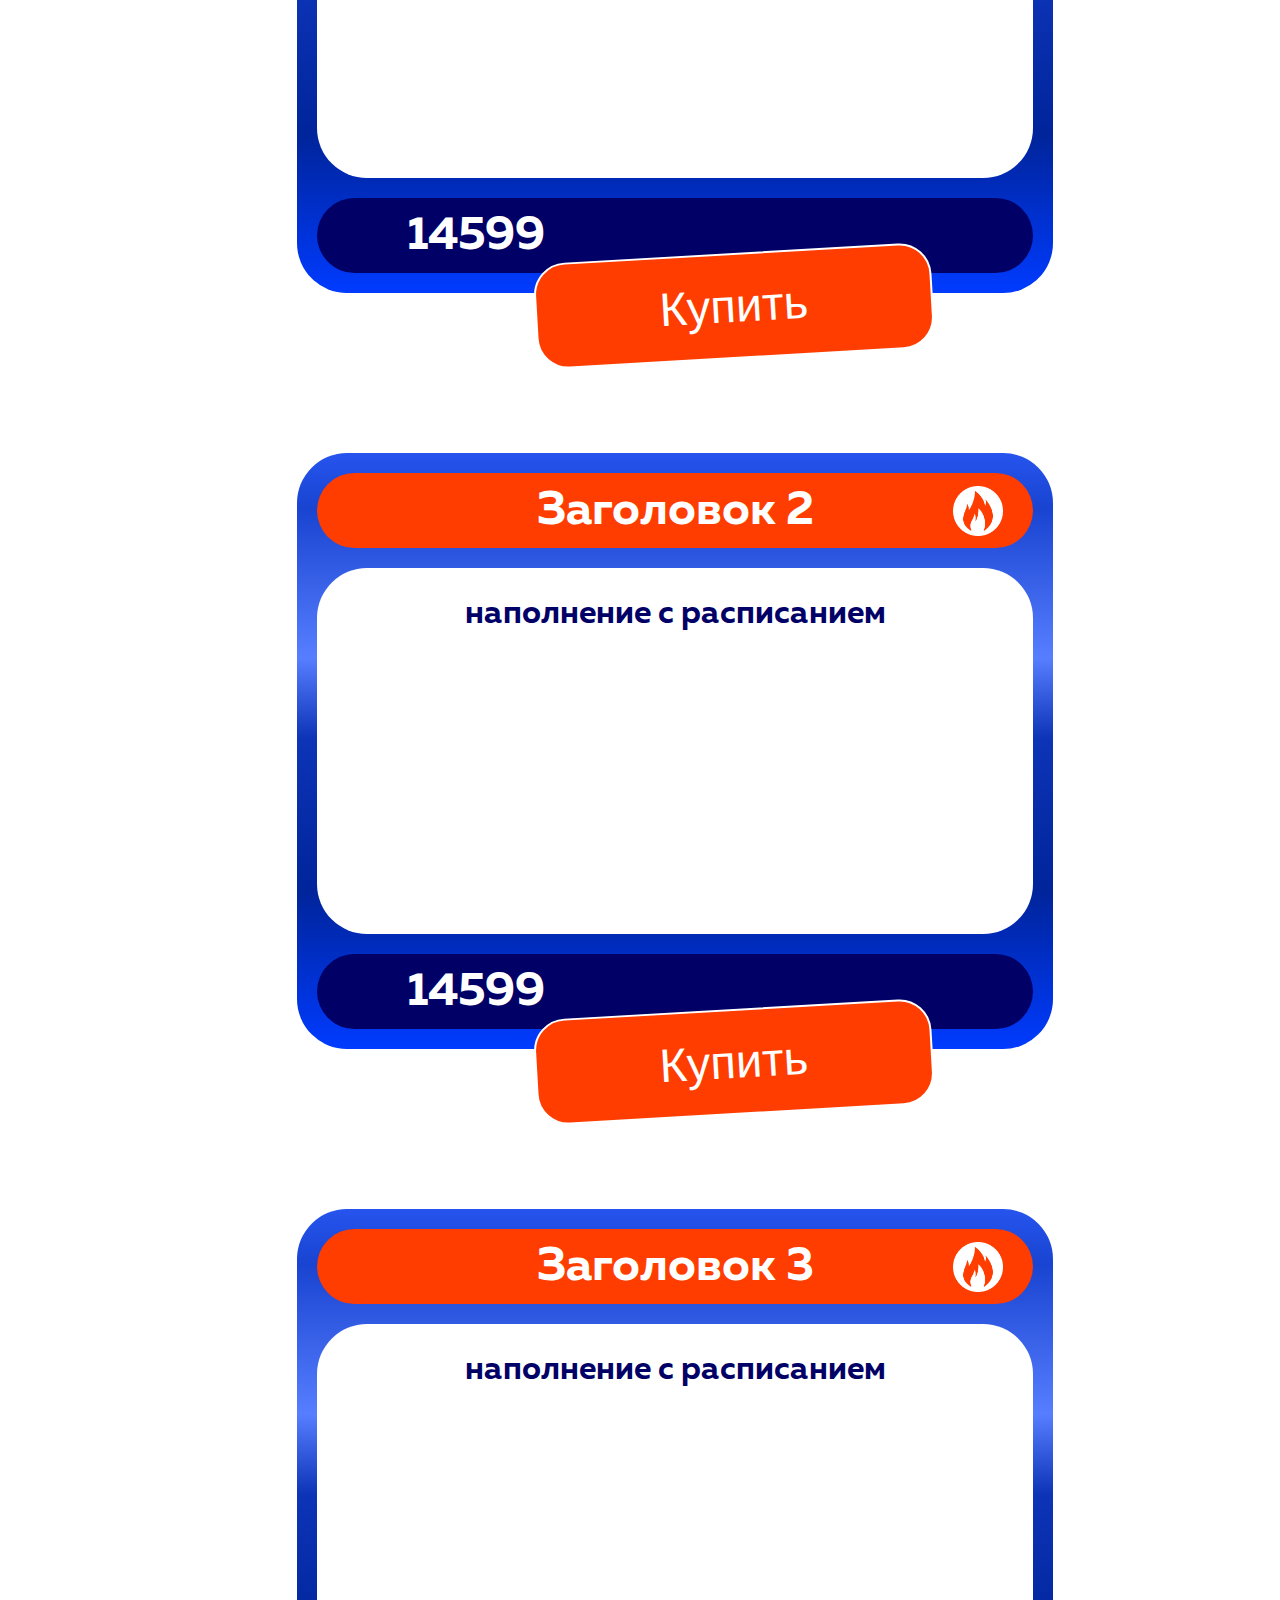
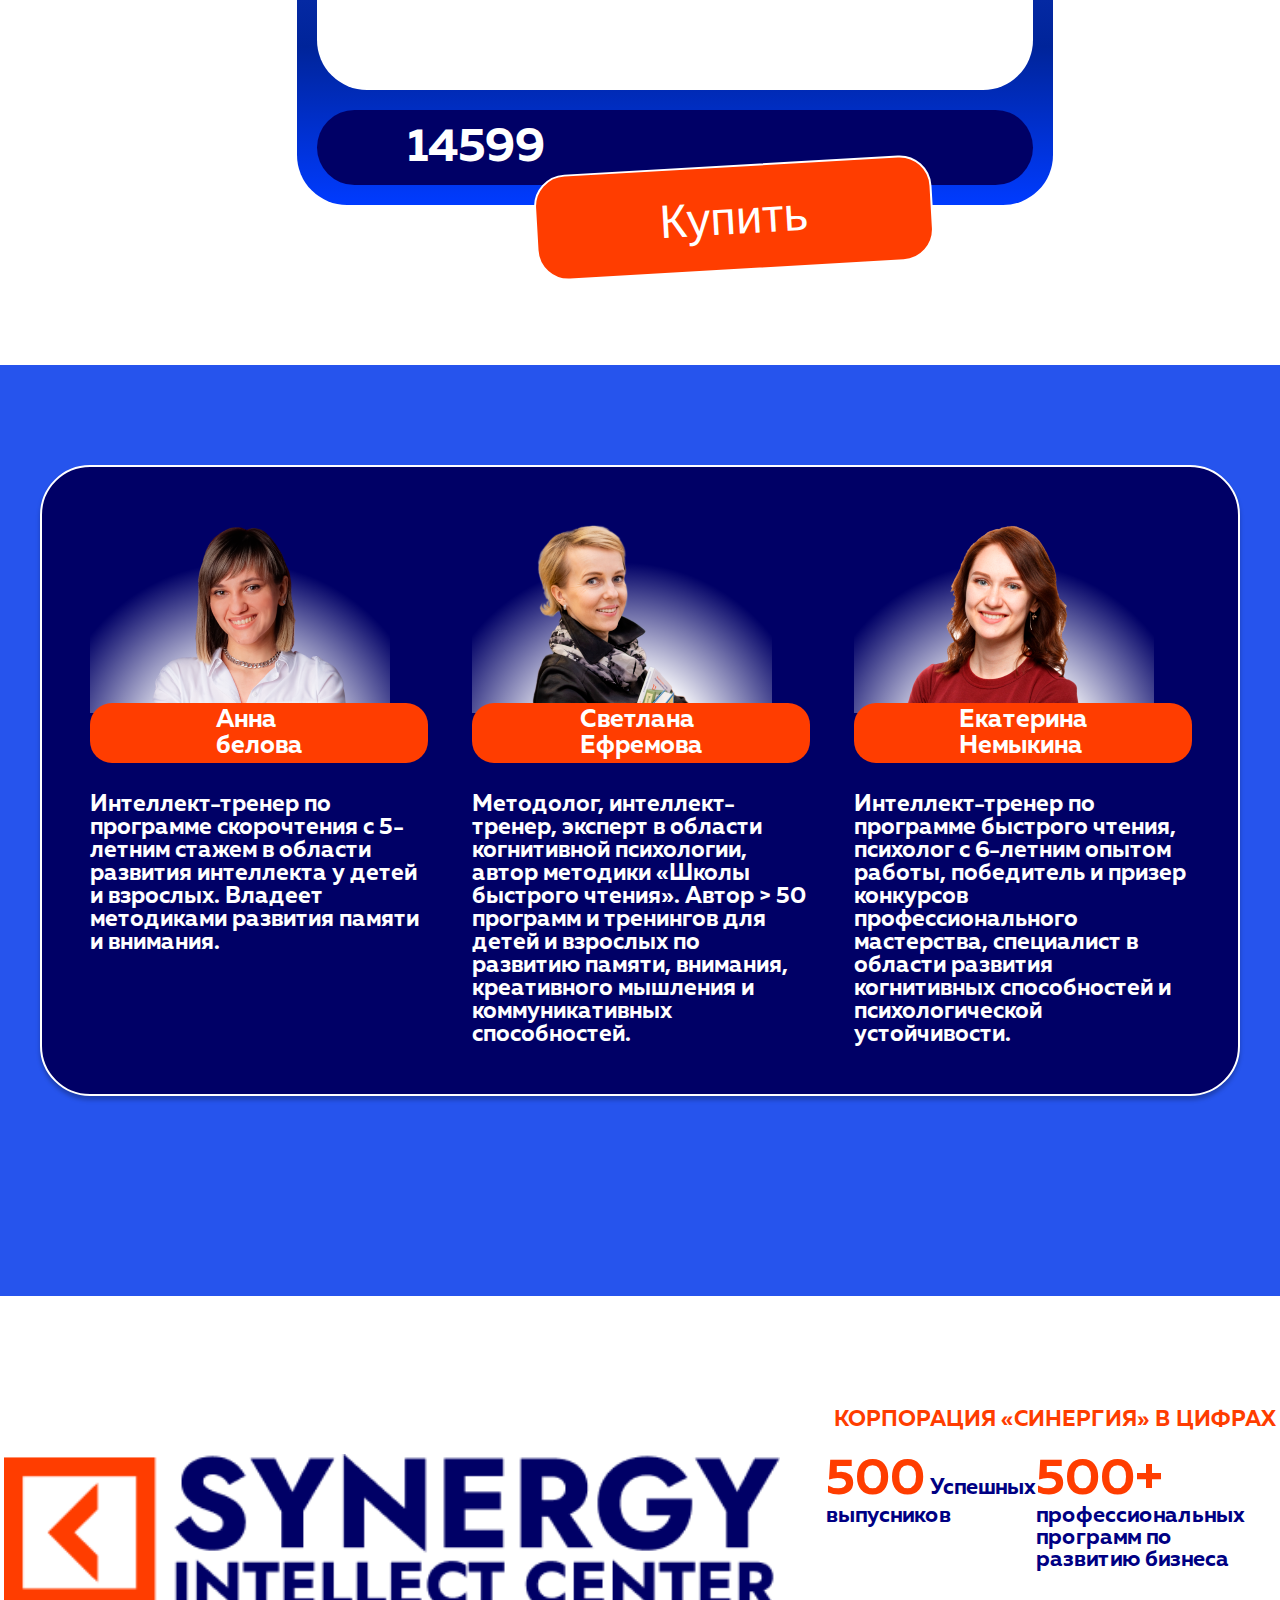
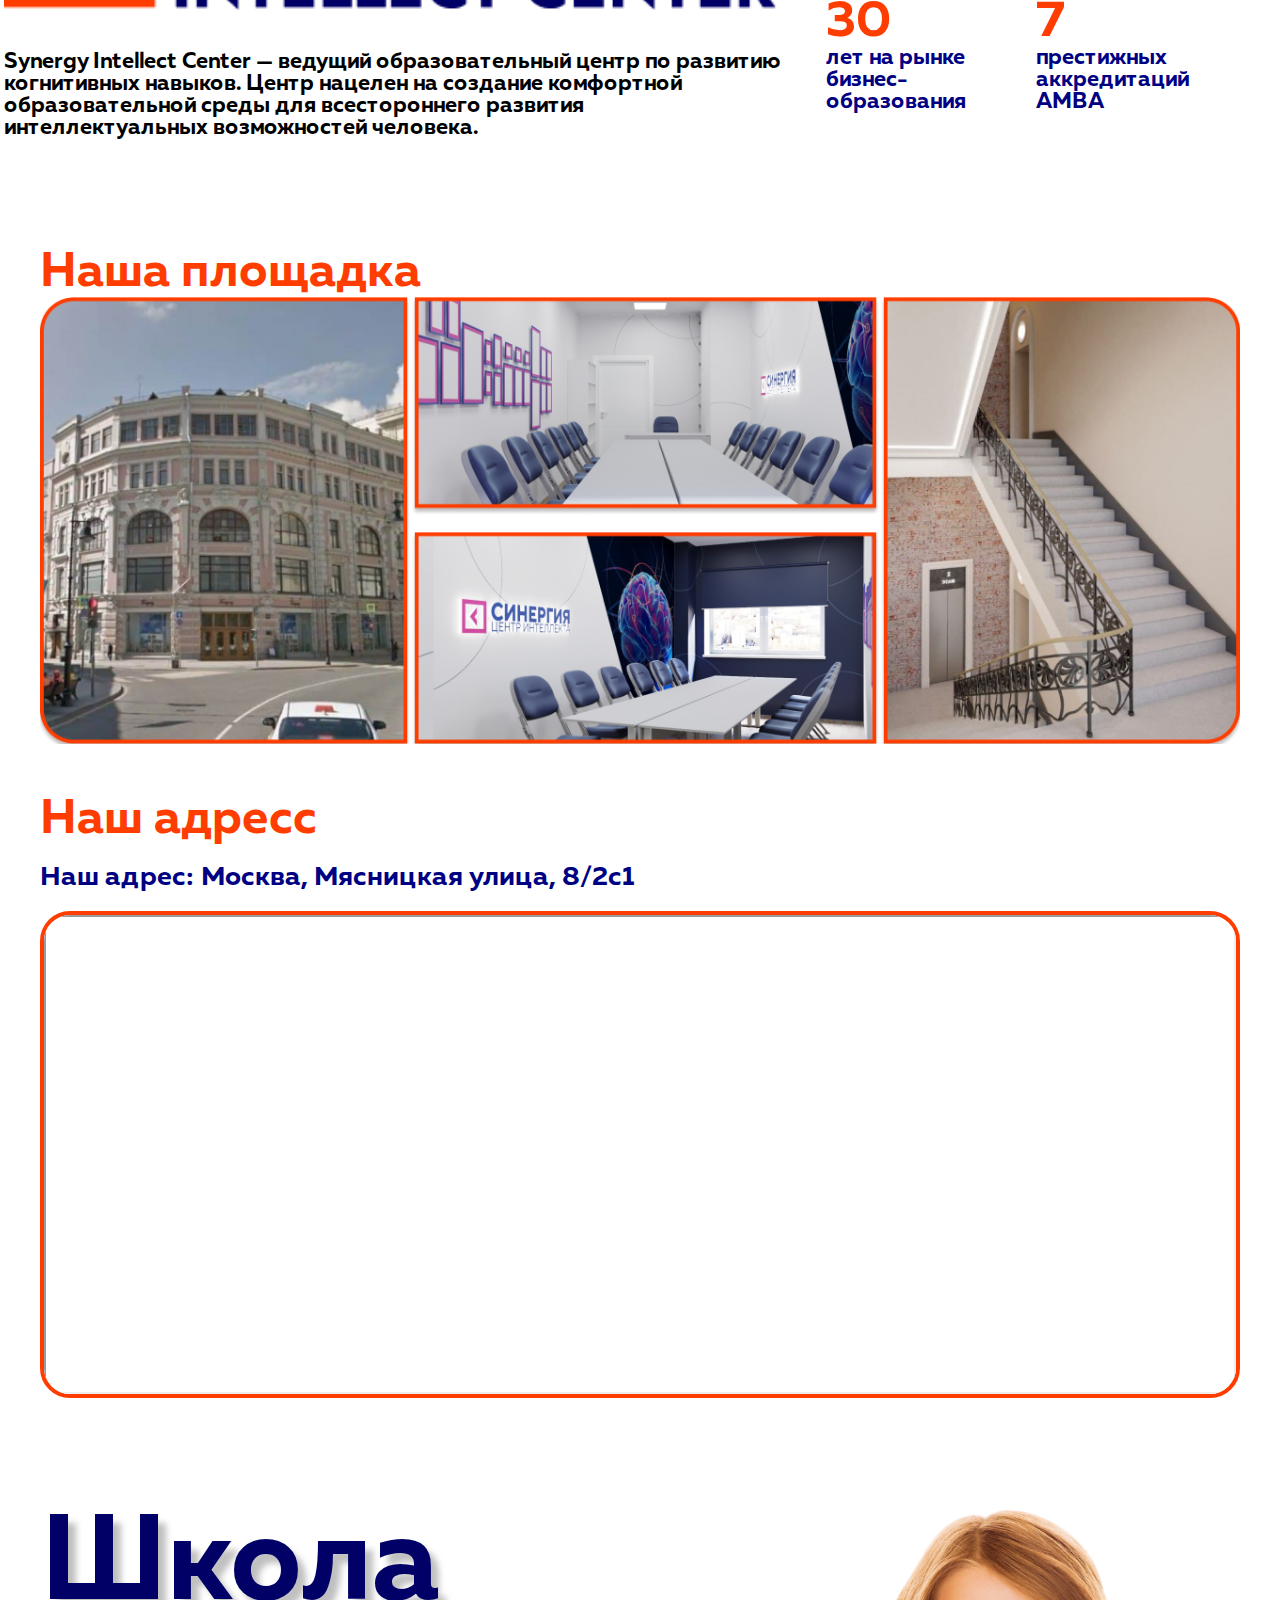
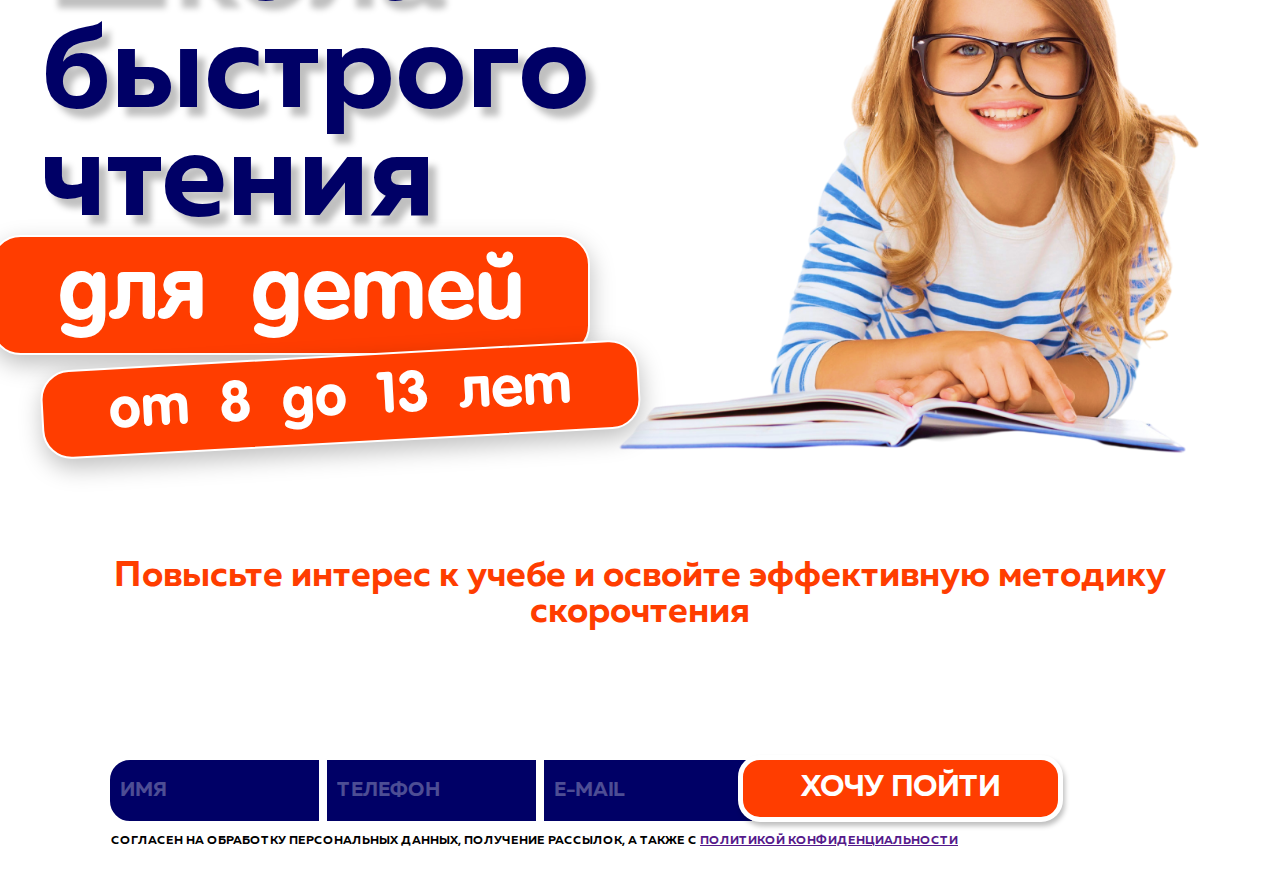
==== commit 0724bfca: "end" ====
--- a/index.html
+++ b/index.html
@@ -16,80 +16,82 @@
 
     <!-- hedaer -->
     <header class="header">
-        <div class="header__content">
-
-            <div class="menu">
-
-
-                <div class="logo">
-                    <img src="./img/logo.png" alt="logo">
-                    <div class="logo__text">
-                        <span class="text-top">Synergy</span>
-                        <span class="text-bottom">Intellect centr</span>
-                    </div>
-                </div>
-                <nav class="header-menu">
-                    <ul class="header-menu">
-                        <li><a href="#">О курсе</a></li>
-                        <li><a href="#">Результаты</a></li>
-                        <li><a href="#">Стоимость</a></li>
-                    </ul>
-                </nav>
-                <div class="social-icons">
-                    <a href="#"><img src="./img/Union.svg" alt=""></a>
-                    <a href="#"><img src="./img/Union-2.svg" alt=""></a>
-                    <a href="#"><img src="./img/Union-3.svg" alt=""></a>
-
-
-                </div>
-                <div class="number">
-                    <img src="./img/mobile.png" alt="">
-                    <div class="tel"> +7 (495) 280-01-79</div>
-                </div>
-
-
-
-                <!-- мобильное меню - начало  -->
-
-                <div class="burger-menu">
-                    <input id="menu-toggle" type="checkbox" />
-                    <label class="menu-btn" for="menu-toggle">
+        <div class="container">
+            <div class="header__content">
+
+                <div class="menu">
+
+
+                    <div class="logo">
+                        <img src="./img/logo.png" alt="logo">
+                        <div class="logo__text">
+                            <span class="text-top">Synergy</span>
+                            <span class="text-bottom">Intellect centr</span>
+                        </div>
+                    </div>
+                    <nav class="header-menu">
+                        <ul class="header-menu">
+                            <li><a href="#">О курсе</a></li>
+                            <li><a href="#">Результаты</a></li>
+                            <li><a href="#">Стоимость</a></li>
+                        </ul>
+                    </nav>
+                    <div class="social-icons">
+                        <a href="#"><img src="./img/Union.svg" alt=""></a>
+                        <a href="#"><img src="./img/Union-2.svg" alt=""></a>
+                        <a href="#"><img src="./img/Union-3.svg" alt=""></a>
+
+
+                    </div>
+                    <div class="number">
+                        <img src="./img/mobile.png" alt="">
+                        <div class="tel"> +7 (495) 280-01-79</div>
+                    </div>
+
+
+
+                    <!-- мобильное меню - начало  -->
+
+                    <div class="burger-menu">
+                        <input id="menu-toggle" type="checkbox" />
+                        <label class="menu-btn" for="menu-toggle">
                           <span></span>
                         </label>
 
-                    <ul class="menubox">
-                        <li><a class="menu-item" href="#">О курсе</a></li>
-                        <li><a class="menu-item" href="#">Результаты</a></li>
-                        <li><a class="menu-item" href="#">Стоимость</a></li>
-
-                    </ul>
-                </div>
-
-                <!-- мобильное меню - конец  -->
-            </div>
-
-            <div class="header__text">
-                <div class="blur"></div>
-                <div class="info">
-                    <h1>Школа быстрого чтения</h1>
-                    <span>для детей</span>
-                    <span>от 8 до 13 лет</span>
-                </div>
-                <img class="img-header" src="img/image 89.png" alt="">
-            </div>
-            <h2>Повысьте интерес к учебе и освойте эффективную методику скорочтения</h2>
-            <div class="forms">
-                <form action="">
-                    <input type="text" placeholder="имя">
-                    <input type="text" placeholder="телефон">
-                    <input type="text" placeholder="e-mail">
-                    <button class="go">Хочу пойти</button>
-                    <span class='rule'><img src="./img/ok.png" alt=""> СОГЛАСЕН НА ОБРАБОТКУ ПЕРСОНАЛЬНЫХ ДАННЫХ, ПОЛУЧЕНИЕ РАССЫЛОК, А ТАКЖЕ С <u><a href=""> ПОЛИТИКОЙ КОНФИДЕНЦИАЛЬНОСТИ </u></a>
+                        <ul class="menubox">
+                            <li><a class="menu-item" href="#">О курсе</a></li>
+                            <li><a class="menu-item" href="#">Результаты</a></li>
+                            <li><a class="menu-item" href="#">Стоимость</a></li>
+
+                        </ul>
+                    </div>
+
+                    <!-- мобильное меню - конец  -->
+                </div>
+
+                <div class="header__text">
+                    <div class="blur"></div>
+                    <div class="info">
+                        <h1>Школа быстрого чтения</h1>
+                        <span>для детей</span>
+                        <span>от 8 до 13 лет</span>
+                    </div>
+                    <img class="img-header" src="img/image 89.png" alt="">
+                </div>
+                <h2>Повысьте интерес к учебе и освойте эффективную методику скорочтения</h2>
+                <div class="forms">
+                    <form action="">
+                        <input type="text" placeholder="имя">
+                        <input type="text" placeholder="телефон">
+                        <input type="text" placeholder="e-mail">
+                        <button class="go">Хочу пойти</button>
+                        <span class='rule'><img src="./img/ok.png" alt=""> СОГЛАСЕН НА ОБРАБОТКУ ПЕРСОНАЛЬНЫХ ДАННЫХ, ПОЛУЧЕНИЕ РАССЫЛОК, А ТАКЖЕ С <u><a href=""> ПОЛИТИКОЙ КОНФИДЕНЦИАЛЬНОСТИ </u></a>
                         </span>
-                </form>
-
-            </div>
-
+                    </form>
+
+                </div>
+
+            </div>
         </div>
     </header>
 
@@ -198,7 +200,7 @@
                         наполнение с расписанием
                     </div>
 
-                    <div class="item-price">XXXXX
+                    <div class="item-price">14599
                         <button class="btn">Купить</button>
                     </div>
                 </div>
@@ -212,8 +214,8 @@
 
                     </div>
 
-                    <div class="item-price">XXXX
-                        <a href="#"><button class="btn">Купить</button></a>
+                    <div class="item-price">14599
+                        <button class="btn">Купить</button>
 
                     </div>
                 </div>
@@ -226,7 +228,7 @@
                         наполнение с расписанием
                     </div>
 
-                    <div class="item-price">XXXXX
+                    <div class="item-price">14599
                         <button class="btn">Купить</button>
 
                     </div>
--- a/style.css
+++ b/style.css
@@ -1,1276 +1,1536 @@
-                    @font-face {
-                        font-family: "18vagroundedmbold";
-                        src: url("./fonts/18vagroundedmbold.ttf") format("truetype");
-                        font-style: normal;
-                        font-weight: normal;
-                    }
-                    
-                    @font-face {
-                        font-family: "muller";
-                        src: url("./fonts/MullerBold.ttf") format("truetype");
-                        font-style: normal;
-                        font-weight: normal;
-                    }
-                    
-                    @font-face {
-                        font-family: "muller-light";
-                        src: url("./fonts/MullerLight.ttf") format("truetype");
-                        font-style: normal;
-                        font-weight: lighter;
-                    }
-                    
-                    * {
-                        padding: 0;
-                        margin: 0;
-                        box-sizing: border-box;
-                    }
-                    
-                    article,
-                    aside,
-                    details,
-                    figcaption,
-                    figure,
-                    footer,
-                    header,
-                    hgroup,
-                    menu,
-                    nav,
-                    section {
-                        display: block;
-                    }
-                    
-                    body {
-                        font-family: 'muller';
-                    }
-                    
-                    .header {
-                        display: flex;
-                        justify-content: center;
-                        width: 100%;
-                    }
-                    
-                    .menu ul li {
-                        font-size: 0.2em;
-                    }
-                    
-                    .header__content {
-                        max-width: 1455px;
-                        width: 100%;
-                        margin: 0 auto;
-                        display: flex;
-                        flex-direction: column;
-                    }
-                    
-                    .container {
-                        width: 100%;
-                        max-width: 1172px;
-                    }
-                    
-                    .menu {
-                        max-width: 1455px;
-                        width: 100%;
-                        height: 74px;
-                        margin-top: 4em;
-                        background-color: #FF3D00;
-                        border-radius: 22px;
-                        display: flex;
-                        justify-content: space-around;
-                        align-items: center;
-                        color: #FFF;
-                        font-family: 'muller';
-                        padding: 5px;
-                        position: relative;
-                    }
-                    
-                    .social-icons img {
-                        transition: 0.3s;
-                        cursor: pointer;
-                    }
-                    
-                    .number img {
-                        width: 35px;
-                        height: 35px;
-                    }
-                    
-                    .social-icons img:hover {
-                        transform: scale(1.3);
-                    }
-                    
-                    .menu ul {
-                        display: flex;
-                        justify-content: space-around;
-                    }
-                    
-                    .menu ul li {
-                        list-style-type: none;
-                        font-family: 'Muller';
-                        font-style: normal;
-                        font-weight: bold;
-                        font-size: 24px;
-                        line-height: 136%;
-                        margin-left: 50px;
-                    }
-                    
-                    .menu ul li a {
-                        color: #fff;
-                        text-decoration: none;
-                    }
-                    
-                    .number {
-                        display: flex;
-                    }
-                    
-                    .tel {
-                        font-family: 'muller';
-                        font-style: normal;
-                        font-size: 25px;
-                        line-height: 36px;
-                        text-align: right;
-                        letter-spacing: -0.04em;
-                        margin-left: 10px;
-                    }
-                    
-                    .logo {
-                        display: flex;
-                        align-items: center;
-                    }
-                    
-                    .logo img {
-                        width: 35px;
-                        height: 35px;
-                    }
-                    
-                    .logo__text {
-                        display: flex;
-                        flex-direction: column;
-                        margin-left: 3px;
-                    }
-                    
-                    .text-top {
-                        font-size: 22px;
-                        text-transform: uppercase;
-                        font-weight: bold;
-                    }
-                    
-                    .text-bottom {
-                        font-size: 12px;
-                    }
-                    
-                    .header__text {
-                        display: flex;
-                        align-items: center;
-                        height: 760px;
-                        width: 100%;
-                    }
-                    
-                    .info {
-                        display: flex;
-                        flex-direction: column;
-                        justify-content: center;
-                        padding: 14px 26px;
-                    }
-                    
-                    .info span {
-                        text-align: center;
-                        background: #FF3D00;
-                        border: 2px solid #FFFFFF;
-                        box-sizing: border-box;
-                        box-shadow: 1px 9px 23px rgba(0, 0, 0, 0.25);
-                        border-radius: 29.5756px;
-                        color: #FFF;
-                        font-size: 88px;
-                        max-width: 627px;
-                        position: relative;
-                        font-size: 1;
-                        font-family: '18vagroundedmbold';
-                        padding: 14px 27px;
-                        z-index: 5;
-                        width: 100%;
-                        text-transform: lowercase;
-                    }
-                    
-                    .info span:last-child {
-                        font-size: 57px;
-                        left: 50px;
-                        font-size: 2;
-                        transform: rotate(-3.16deg);
-                    }
-                    
-                    .info h1 {
-                        font-weight: bold;
-                        font-size: 162px;
-                        color: #000066;
-                        font-family: "muller";
-                        color: #000066;
-                        line-height: 0.9;
-                        max-width: 600px;
-                        width: 100%;
-                        text-shadow: 8.53006px 8.53006px 6.0929px rgba(0, 0, 0, 0.25);
-                    }
-                    /* @media (max-width:1440px){
-
+@font-face {
+    font-family: "18vagroundedmbold";
+    src: url("./fonts/18vagroundedmbold.ttf") format("truetype");
+    font-style: normal;
+    font-weight: normal;
+}
+
+@font-face {
+    font-family: "muller";
+    src: url("./fonts/MullerBold.ttf") format("truetype");
+    font-style: normal;
+    font-weight: normal;
+}
+
+@font-face {
+    font-family: "muller-light";
+    src: url("./fonts/MullerLight.ttf") format("truetype");
+    font-style: normal;
+    font-weight: lighter;
+}
+
+* {
+    padding: 0;
+    margin: 0;
+    box-sizing: border-box;
+}
+
+article,
+aside,
+details,
+figcaption,
+figure,
+footer,
+header,
+hgroup,
+menu,
+nav,
+section {
+    display: block;
+}
+
+body {
+    font-family: 'muller';
+}
+
+.header {
+    display: flex;
+    justify-content: center;
+    width: 100%;
+    margin: 0 auto;
+}
+
+.menu ul li {
+    font-size: 0.2em;
+}
+
+.header__content {
+    max-width: 1455px;
+    width: 100%;
+    margin: 0 auto;
+    display: flex;
+    flex-direction: column;
+    justify-content: center;
+}
+
+.container {
+    width: 100%;
+    max-width: 1455px;
+    margin: 0 auto;
+}
+
+.menu {
+    max-width: 1455px;
+    width: 100%;
+    height: 74px;
+    margin-top: 4em;
+    background-color: #FF3D00;
+    border-radius: 22px;
+    display: flex;
+    justify-content: space-around;
+    align-items: center;
+    color: #FFF;
+    font-family: 'muller';
+    padding: 5px;
+    position: relative;
+    padding: 0 30px;
+}
+
+.social-icons img {
+    transition: 0.3s;
+    cursor: pointer;
+}
+
+.number img {
+    width: 35px;
+    height: 35px;
+}
+
+.social-icons img:hover {
+    transform: scale(1.3);
+}
+
+.menu ul {
+    display: flex;
+    justify-content: space-around;
+}
+
+.menu ul li {
+    list-style-type: none;
+    font-family: 'Muller';
+    font-style: normal;
+    font-weight: bold;
+    font-size: 24px;
+    line-height: 136%;
+    margin-left: 50px;
+}
+
+.menu ul li a {
+    color: #fff;
+    text-decoration: none;
+}
+
+.number {
+    display: flex;
+}
+
+.tel {
+    font-family: 'muller';
+    font-style: normal;
+    font-size: 25px;
+    line-height: 36px;
+    text-align: right;
+    letter-spacing: -0.04em;
+    margin-left: 10px;
+}
+
+.logo {
+    display: flex;
+    align-items: center;
+}
+
+.logo img {
+    width: 35px;
+    height: 35px;
+}
+
+.logo__text {
+    display: flex;
+    flex-direction: column;
+    margin-left: 3px;
+}
+
+.text-top {
+    font-size: 22px;
+    text-transform: uppercase;
+    font-weight: bold;
+}
+
+.text-bottom {
+    font-size: 12px;
+}
+
+.header__text {
+    display: flex;
+    align-items: center;
+    height: 760px;
+    width: 100%;
+    justify-content: center;
+    align-items: center;
+}
+
+.info {
+    display: flex;
+    flex-direction: column;
+    justify-content: center;
+    padding: 14px 26px;
+}
+
+.info span {
+    text-align: center;
+    background: #FF3D00;
+    border: 2px solid #FFFFFF;
+    box-sizing: border-box;
+    box-shadow: 1px 9px 23px rgba(0, 0, 0, 0.25);
+    border-radius: 29.5756px;
+    color: #FFF;
+    font-size: 88px;
+    max-width: 627px;
+    position: relative;
+    font-size: 1;
+    font-family: '18vagroundedmbold';
+    padding: 14px 27px;
+    z-index: 5;
+    width: 100%;
+    text-transform: lowercase;
+}
+
+.info span:last-child {
+    font-size: 57px;
+    left: 50px;
+    font-size: 2;
+    transform: rotate(-3.16deg);
+}
+
+.info h1 {
+    font-weight: bold;
+    margin-left: 50px;
+    font-size: 162px;
+    color: #000066;
+    font-family: "muller";
+    color: #000066;
+    line-height: 0.9;
+    max-width: 600px;
+    width: 100%;
+    text-shadow: 8.53006px 8.53006px 6.0929px rgba(0, 0, 0, 0.25);
+}
+
+@media screen and (max-width: 1420px) {
     .info h1 {
-        font-size:120px;
-   }
-
+        font-size: 120px;
+    }
 
     .img-header {
+        width: 700px;
+    }
+}
+
+@media screen and (max-width: 1130px) {
+    .menu ul li {
+        font-family: 'Muller';
+        font-size: 20px;
+        margin-left: 50px;
+    }
+
+    .info span {
+        text-align: center;
+        background: #FF3D00;
+        border: 2px solid #FFFFFF;
+        box-sizing: border-box;
+        box-shadow: 1px 9px 23px rgba(0, 0, 0, 0.25);
+        border-radius: 29.5756px;
+        color: #FFF;
+        font-size: 50px;
+        max-width: 627px;
+        position: relative;
+        font-size: 1;
+        font-family: '18vagroundedmbold';
+        padding: 14px 27px;
+        z-index: 1;
+        width: 100%;
+    }
+
+    .info span:last-child {
+        font-size: 36px;
+        left: 40px;
+        font-size: 2;
+        transform: rotate(-3.16deg);
+    }
+
+    .header__text {
+        display: flex;
+        align-items: center;
+        height: 560px;
+        width: 100%;
+        align-items: flex-start;
+        margin-top: 100px;
+    }
+
+
+
+}
+
+@media screen and (max-width: 1220px) {
+    .info h1 {
+        font-size: 90px;
+    }
+
+    .img-header {
+        width: 500px;
+    }
+
+    .conatiner {
+        max-width: 900px;
+    }
+
+    .result-img {
+        position: relative;
+
+        top:440px;
+        width: 43%;
+    }
+}
+
+.blur {
+    position: absolute;
+    display: flex;
+    align-items: center;
+    justify-content: center;
+    filter: blur(229px);
+    transform: rotate(-4.58deg);
+    z-index: 4;
+}
+
+h2 {
+    text-align: center;
+    font-family: 'muller';
+    color: #FF3D00;
+    font-size: 36px;
+}
+
+.forms {
+    max-width: 1368px;
+    width: 100%;
+    justify-content: center;
+    margin-top: 125px;
+    display: flex;
+}
+
+input {
+    background: #000066;
+    width: 20%;
+    background: #000066;
+    border: 2px solid #FFFFFF;
+    box-sizing: border-box;
+    height: 65px;
+    color: #fff;
+    text-transform: uppercase;
+    padding: 5px 10px;
+    font-size: 20px;
+    font-family: 'muller';
+}
+
+.input-border {
+    color: red;
+}
+
+input:first-child {
+    border-radius: 22px 0px 0px 22px;
+}
+
+input::placeholder {
+    color: #fff;
+    opacity: 0.3;
+}
+
+.go {
+    font-family: 'muller';
+    border: 5px solid #fff;
+    position: relative;
+    max-width: 325px;
+    width: 100%;
+    height: 67px;
+    cursor: pointer;
+    color: #fff;
+    background: #FF3D00;
+    box-shadow: 2px 4px 5px rgba(0, 0, 0, 0.25);
+    border-radius: 22px;
+    right: 20px;
+    font-size: 30px;
+    text-transform: uppercase;
+    text-align: center;
+    width: 100%;
+    transition: 0.4s;
+}
+
+.go:hover {
+    background: #000066;
+    /* background: #a12300; */
+}
+
+.burger-menu {
+    display: none;
+}
+
+.menu-btn {
+    display: flex;
+    align-items: center;
+    position: absolute;
+    top: 30%;
+    right: 5%;
+    width: 26px;
+    height: 26px;
+    cursor: pointer;
+    z-index: 10;
+}
+
+.menu-btn > span,
+.menu-btn > span::before,
+.menu-btn > span::after {
+    display: block;
+    position: absolute;
+    width: 100%;
+    height: 3.4px;
+    background-color: #ffff;
+    transition-duration: .25s;
+}
+
+.menu-btn > span::before {
+    content: '';
+    top: -8px;
+}
+
+.menu-btn > span::after {
+    content: '';
+    top: 8px;
+}
+
+.menubox {
+    display: block;
+    position: fixed;
+    visibility: hidden;
+    top: 0;
+    left: -100%;
+    width: 300px;
+    height: 100%;
+    margin: 0;
+    padding: 80px 0;
+    list-style: none;
+    background-color: #ECEFF1;
+    box-shadow: 1px 0px 6px rgba(0, 0, 0, .2);
+    transition-duration: .25s;
+    z-index: 3;
+    flex-direction: column;
+}
+
+.menu-item {
+    display: block;
+    padding: 2px 2px;
+    color: #333;
+    font-family: 'Roboto', sans-serif;
+    font-size: 20px;
+    font-weight: 600;
+    text-decoration: none;
+    transition-duration: .25s;
+}
+
+.menu-item:hover {
+    background-color: #CFD8DC;
+}
+
+.menu-item {
+    display: block;
+    padding: 12px 24px;
+    color: red;
+    font-family: 'Roboto', sans-serif;
+    font-size: 20px;
+    font-weight: 600;
+    text-decoration: none;
+    transition-duration: .25s;
+}
+
+.menu-item:hover {
+    background-color: #CFD8DC;
+}
+
+#menu-toggle:checked ~ .menu-btn > span {
+    transform: rotate(45deg);
+}
+
+#menu-toggle:checked ~ .menu-btn > span::before {
+    top: 0;
+    transform: rotate(0);
+}
+
+#menu-toggle:checked ~ .menu-btn > span::after {
+    top: 0;
+    transform: rotate(90deg);
+}
+
+#menu-toggle:checked ~ .menubox {
+    visibility: visible;
+    left: 0;
+}
+
+.rule {
+    display: block;
+    margin-top: 12px;
+    margin-bottom: 35px;
+    font-size: 12px;
+}
+
+.about {
+    background-color: #2654ED;
+    display: flex;
+    justify-content: center;
+    align-items: center;
+    flex-direction: column;
+    font-family: 'muller-light';
+    font-weight: 400;
+    line-height: 42px;
+
+}
+
+.about-block {
+    max-width: 1272px;
+    margin: 0 auto;
+    margin-top: 100px;
+    background: #000066;
+    border: 2px solid #FFFFFF;
+    box-sizing: border-box;
+    border-radius: 50px;
+    color: #fff;
+    padding: 30px;
+    font-family: 'muller';
+}
+
+.about-block span {
+    display: flex;
+    align-items: center;
+}
+
+.about-block-title {
+    font-size: 48px;
+    margin-bottom: 10px;
+}
+
+.about-block ul {
+    padding: 20px;
+    list-style: none;
+}
+
+.about-block ul li {
+    font-size: 38px;
+    display: flex;
+    align-items: center;
+    margin-top: 20px;
+}
+
+.about-block ul li img {
+    width: 70px;
+}
+
+.about-block ul li span {
+    margin-left: 50px
+}
+
+.about-block p {
+    font-size: 30px;
+    line-height: 50px;
+    margin-top: 20px;
+}
+
+/* результаты курса */
+
+.result {
+    font-family: 'muller';
+    margin-top: 50px;
+    display: flex;
+    padding: 0;
+    max-width: 1272px;
+    width: 100%;
+    margin: 100px auto;
+    position: relative;
+    justify-content: flex-start;
+}
+
+.result-title {
+    color: #000066;
+    margin-bottom: 30px;
+}
+
+.result-block {
+    width: 66%;
+    padding: 50px;
+    background-color: #fff;
+    border-radius: 50px;
+    position: relative;
+}
+
+.result-title h3 {
+    font-size: 47px;
+}
+
+.result-list > li {
+    font-size: 30px;
+    margin-top: 30px;
+    font-weight: 100;
+    font-family: Verdana, Geneva, Tahoma, sans-serif;
+    list-style: url(./img/8.png);
+    margin-left: 20px;
+}
+
+.result-img {
+    position: absolute;
+    right: 0px;
+    z-index: 2;
+    top: -70px;
+}
+
+/* результаты курса */
+
+.about-title-form {
+    color: #fff;
+    font-size: 50px;
+}
+
+.result-img img {
+    width: 100%;
+}
+
+.book {
+    width: 100%;
+    position: absolute;
+    bottom: 29.5em;
+    z-index: 1;
+}
+
+.ratio {
+    width: 100%;
+    display: flex;
+    justify-content: center;
+}
+
+.ratio-block {
+    max-width: 1272px;
+    padding: 50px;
+    background-color: #fff;
+    border-radius: 50px;
+    margin-top: 15em;
+    position: relative;
+    margin-bottom: 100px;
+    z-index: 2;
+}
+
+.smile {
+    position: absolute;
+    top: 0;
+    right: 0;
+    margin: 50px;
+}
+
+.ratio-title {
+    color: #000066;
+    margin-bottom: 30px;
+}
+
+.ratio-title h3 {
+    font-size: 47px;
+}
+
+.ratio-list > li {
+    font-size: 30px;
+    margin-top: 80px;
+    font-weight: 100;
+    font-family: Verdana, Geneva, Tahoma, sans-serif;
+    list-style: url(./img/9.png);
+    margin-left: 20px;
+}
+
+.price-block {
+    display: flex;
+    justify-content: center
+}
+
+.form-result {
+    margin: 60px 0px 60px 0px;
+}
+
+.price {
+    margin-top: 70px;
+    width: 100%;
+    margin: 0 auto;
+}
+
+.btn {
+    cursor: pointer
+}
+
+.price-items {
+    display: flex;
+    flex-direction: row;
+    flex-wrap: wrap;
+    justify-content: center;
+}
+
+.price-title {
+    font-family: 'Muller';
+    font-style: Bold;
+    font-size: 50px;
+    color: #000066;
+    margin: 0 auto;
+    text-align: center;
+    margin: 2em 0px;
+}
+
+.item {
+    max-width: 756px;
+    width: 100%;
+    font-family: 'muller';
+    padding: 20px;
+    margin-left: 70px;
+    margin-bottom: 10em;
+    border-radius: 50px;
+    background: linear-gradient(180deg, #2654ED 0%, #1944D1 9.38%, #577EFF 34.38%, #0D34B7 47.92%, #00249A 73.44%, #003BFF 100%);
+}
+
+.item-title {
+    background-color: #FF3D00;
+    max-width: 716px;
+    width: 100%;
+    height: 75px;
+    border-radius: 50px;
+    margin-bottom: 20px;
+    display: flex;
+    align-items: center;
+    justify-content: center;
+    color: #fff;
+    position: relative;
+    font-size: 47px;
+}
+
+.item-text {
+    max-width: 756px;
+    width: 100%;
+    height: 366px;
+    background: #FFFFFF;
+    border-radius: 50px;
+    margin-bottom: 20px;
+    color: #000066;
+    padding: 30px;
+    text-align: center;
+    position: relative;
+    font-size: 32px;
+}
+
+.item-price {
+    width: 716px;
+    height: 75px;
+    background: #000066;
+    border-radius: 50px;
+    display: flex;
+    align-items: center;
+    justify-content: center;
+    color: #fff;
+    font-size: 47px;
+    position: relative;
+    max-width: 716px;
+    width: 100%;
+}
+
+.faer {
+    position: absolute;
+    right: 30px;
+    width: 100%;
+    max-width: 50px;
+}
+
+.btn {
+    font-size: 47px;
+    line-height: 130%;
+    text-align: center;
+    position: absolute;
+    color: #FFFFFF;
+    width: 397.51px;
+    height: 105.72px;
+    background: #FF3D00;
+    border-radius: 32px;
+    box-sizing: border-box;
+    border-radius: 32px;
+    transform: rotate(-3.28deg);
+    top: 70px;
+    right: 10px;
+    border: 2px solid #FFFFFF;
+    position: relative;
+}
+
+.speaker-block {
+    background-color: #2654ED;
+    display: flex;
+    justify-content: center;
+    padding-bottom: 100px;
+    width: 100%;
+}
+
+.speakers {
+    display: flex;
+    max-width: 1200px;
+    width: 100%;
+    margin: 100px auto;
+    background: #000066;
+    border: 2px solid #FFFFFF;
+    box-shadow: 0px 4px 4px rgba(0, 0, 0, 0.25);
+    border-radius: 50px;
+    justify-content: space-between;
+    padding: 3em;
+    align-items: center;
+    align-items: flex-start;
+    overflow: hidden;
+}
+
+.speaker {
+    display: flex;
+    flex-direction: column;
+    font-family: 'muller';
+    max-width: 336px;
+    align-items: flex-start;
+    position: relative;
+}
+
+.speak-img {
+    background: radial-gradient(63.89% 97.6% at 50% 121.6%, #FFFFFF 39.58%, rgba(255, 255, 255, 0) 100%);
+    background-size: cover;
+    background-size: 100%;
+    width: 100%;
+}
+
+.speaker-name {
+    display: flex;
+    align-items: center;
+    justify-content: center;
+    font-size: 38px;
+    padding: 10px 30 p;
+    background: #FF3D00;
+    color: #fff;
+    width: 100%;
+    height: 90px;
+    justify-content: flex-start;
+    align-items: flex-start;
+}
+
+.speaker-info {
+    color: #fff;
+    font-size: 23px;
+    margin-top: 20px;
+    align-items: flex-start;
+}
+
+.speak-img {
+    max-width: 300px;
+    width: 100%;
+    align-items: flex-start;
+}
+
+.speaker-head {
+    display: flex;
+    justify-content: center;
+    align-items: center;
+    color: #fff;
+    font-size: 25px;
+    padding: 30px 30px;
+    width: 338px;
+    height: 46px;
+    background: #FF3D00;
+    border-radius: 22px;
+    position: relative;
+    bottom: 10px;
+}
+
+.contact-block {
+    width: 100%;
+    display: flex;
+    justify-content: center;
+    font-family: 'Muller';
+    font-size: 22px;
+    max-width: 1272px;
+    margin: 0 auto;
+}
+
+.contact {
+    margin-top: 25px;
+    width: 100%;
+    margin: 5em 0;
+}
+
+.synergy {
+    text-align: right;
+    color: #FF3D00;
+    margin-left: 150px;
+    text-transform: uppercase;
+    font-weight: 800;
+    font-size: 22px;
+    font-family: 'Muller';
+    font-style: normal;
+    font-weight: 800;
+    font-size: 22px;
+    line-height: 136%;
+}
+
+.synergy-info {
+    display: flex;
+    margin-top: 18px;
+    width: 100%;
+}
+
+.info-text p {
+    max-width: 820px;
+    text-align: left;
+    margin-top: 36px;
+    text-align: 27px;
+    width: 100%;
+}
+
+.info-text img {
+    width: 100%;
+}
+
+.stat {
+    max-width: 450px;
+    margin-left: 46px;
+    display: flex;
+    justify-content: start;
+    flex-wrap: wrap;
+}
+
+.stat-list {
+    max-width: 210px;
+    color: #FF3D00;
+}
+
+.stat-list-top {
+    font-size: 51px;
+}
+
+.stat-list-bot {
+    color: #000083;
+}
+
+.stat-top {
+    display: flex;
+}
+
+.stat-down {
+    display: flex;
+}
+
+.gallery-block {
+    max-width: 1200px;
+    margin: 0 auto;
+    width: 100%;
+}
+
+.gallery {
+    display: flex;
+    width: 100%;
+}
+
+.gallery img {
+    width: 100%;
+}
+
+.gallery-heading {
+    color: #FF3D00;
+    font-size: 48px;
+    font-weight: bold;
+    font-family: 'Muller';
+}
+
+.img-center {
+    display: flex;
+    flex-direction: column;
+}
+
+.img-center img:nth-child(2) {
+    margin-top: 16px;
+    width: 100%;
+}
+
+.map-block {
+    max-width: 1200px;
+    width: 100%;
+    margin: 0 auto;
+}
+
+.map {
+    width: 100%;
+    height: 487px;
+    border: 4px solid #FF3D00;
+    border-radius: 30px;
+    overflow: hidden;
+    margin-top: 20px;
+}
+
+.map-heading h3 {
+    font-size: 48px;
+    color: #FF3D00;
+    margin-top: 48px;
+    font-weight: bold;
+    font-family: 'Muller';
+}
+
+.map-heading p {
+    color: #000083;
+    font-size: 27px;
+    margin-top: 20px;
+    font-family: 'Muller';
+}
+
+@media (max-width: 1380px) {
+    .container {
+        max-width: 1100x;
+        width: 100%;
+    }
+
+    .result-img img {
+        position: relative;
+
+    }
+}
+
+@media (max-width: 1100px) {
+    .container {
+        max-width: 900px;
+        width: 100%;
+    }
+
+    .result {
+        font-family: 'muller';
+        margin-top: 50px;
+        display: flex;
+        padding: 0;
+        max-width: 1272px;
+        width: 100%;
+        margin: 100px auto;
+        position: relative;
+        justify-content: flex-start;
+    }
+
+    .result-title {
+        color: #000066;
+        margin-bottom: 30px;
+    }
+
+    .result-block {
+        width: 60%;
+        padding: 50px;
+        background-color: #fff;
+        border-radius: 50px;
+        position: relative;
+    }
+
+    .result-title h3 {
+        font-size: 35px;
+    }
+
+    .result-list > li {
+        font-size: 21px;
+        margin-top: 30px;
+        font-weight: 100;
+        font-family: Verdana, Geneva, Tahoma, sans-serif;
+        list-style: url(./img/8.png);
+        margin-left: 20px;
+    }
+
+    .result-img {
+        position: absolute;
+        right: 0px;
+        z-index: 2;
+        top: 40px;
+        width: 50%;
+    }
+
+    .speaker {
+        max-width: 200px;
+    }
+
+    .speaker-info {
+        font-size: 18px;
+    }
+    .speak-img img {
+        max-width: 200px;
+    }
+
+    .speaker-head {
         width: 200px;
-    }
-   
-
+        font-size:20px;
+    }
+
+
+}
+
+@media (max-width: 972px) {
+    h1 {
+        font-size: 36px;
+    }
+
+    .forms {
+        flex-direction: column;
+        padding: 0px 27px;
+        justify-content: center;
+        align-items: center;
+    }
+
+    input {
+        width: 100%;
+    }
+
+    input:first-child {
+        border-radius: 20px 20px 0px 0px;
+    }
+
+    .go {
+        margin: 0 auto;
+        min-width: 100%;
+        position: relative;
+        bottom: 10px;
+        left: 1px;
+    }
+
+    form {
+        display: flex;
+        justify-content: center;
+        flex-direction: column;
+    }
+
+    .menu ul li {
+        display: block;
+    }
+
+    .header-menu {
+        display: none;
+    }
+
+    .tel {
+        display: none;
+    }
+
+    .social-icons {
+        display: none;
+    }
+
+    /* .burger-menu {
+display: block;
 } */
-                    
-                    @media screen and (max-width:1420px) {
-                        .info h1 {
-                            font-size: 120px;
-                        }
-                        .img-header {
-                            width: 700px;
-                        }
-                    }
-                    
-                    @media screen and (max-width:1220px) {
-                        .info h1 {
-                            font-size: 90px;
-                        }
-                        .img-header {
-                            width: 500px;
-                        }
-                    }
-                    
-                    @media screen and (max-width:1130px) {
-                        .menu ul li {
-                            font-family: 'Muller';
-                            font-size: 20px;
-                            margin-left: 50px;
-                        }
-                        .info span {
-                            text-align: center;
-                            background: #FF3D00;
-                            border: 2px solid #FFFFFF;
-                            box-sizing: border-box;
-                            box-shadow: 1px 9px 23px rgba(0, 0, 0, 0.25);
-                            border-radius: 29.5756px;
-                            color: #FFF;
-                            font-size: 50px;
-                            max-width: 627px;
-                            position: relative;
-                            font-size: 1;
-                            font-family: '18vagroundedmbold';
-                            padding: 14px 27px;
-                            z-index: 1;
-                            width: 100%;
-                        }
-                        .info span:last-child {
-                            font-size: 36px;
-                            left: 40px;
-                            font-size: 2;
-                            transform: rotate(-3.16deg);
-                        }
-                        .header__text {
-                            display: flex;
-                            align-items: center;
-                            height: 760px;
-                            width: 100%;
-                            align-items: flex-start;
-                        }
-                    }
-                    
-                    @media screen and (max-width:1220px) {
-                        .info h1 {
-                            font-size: 90px;
-                        }
-                        .img-header {
-                            width: 500px;
-                        }
-                    }
-                    
-                    .blur {
-                        position: absolute;
-                        display: flex;
-                        align-items: center;
-                        justify-content: center;
-                        filter: blur(229px);
-                        transform: rotate(-4.58deg);
-                        z-index: 4;
-                    }
-                    
-                    h2 {
-                        text-align: center;
-                        font-family: 'muller';
-                        color: #FF3D00;
-                        font-size: 36px;
-                    }
-                    
-                    .forms {
-                        max-width: 1368px;
-                        width: 100%;
-                        margin: 0 auto;
-                        margin-top: 125px;
-                        display: flex;
-                        justify-content: center;
-                    }
-                    
-                    input {
-                        background: #000066;
-                        width: 20%;
-                        background: #000066;
-                        border: 2px solid #FFFFFF;
-                        box-sizing: border-box;
-                        height: 65px;
-                        color: #fff;
-                        text-transform: uppercase;
-                        padding: 5px 10px;
-                        font-size: 20px;
-                        font-family: 'muller';
-                    }
-                    
-                    .input-border {
-                        color: red;
-                    }
-                    
-                    input:first-child {
-                        border-radius: 22px 0px 0px 22px;
-                    }
-                    
-                    input::placeholder {
-                        color: #fff;
-                        opacity: 0.3;
-                    }
-                    
-                    .go {
-                        font-family: 'muller';
-                        border: 5px solid #fff;
-                        position: relative;
-                        max-width: 325px;
-                        height: 67px;
-                        cursor: pointer;
-                        color: #fff;
-                        background: #FF3D00;
-                        box-shadow: 2px 4px 5px rgba(0, 0, 0, 0.25);
-                        border-radius: 22px;
-                        right: 20px;
-                        font-size: 30px;
-                        text-transform: uppercase;
-                        text-align: center;
-                        width: 100%;
-                        transition: 0.4s;
-                    }
-                    
-                    .go:hover {
-                        background: #000066;
-                        /* background: #a12300; */
-                    }
-                    
-                    .burger-menu {
-                        display: none;
-                    }
-                    
-                    .menu-btn {
-                        display: flex;
-                        align-items: center;
-                        position: absolute;
-                        top: 30%;
-                        right: 5%;
-                        width: 26px;
-                        height: 26px;
-                        cursor: pointer;
-                        z-index: 10;
-                    }
-                    
-                    .menu-btn>span,
-                    .menu-btn>span::before,
-                    .menu-btn>span::after {
-                        display: block;
-                        position: absolute;
-                        width: 100%;
-                        height: 3.4px;
-                        background-color: #ffff;
-                        transition-duration: .25s;
-                    }
-                    
-                    .menu-btn>span::before {
-                        content: '';
-                        top: -8px;
-                    }
-                    
-                    .menu-btn>span::after {
-                        content: '';
-                        top: 8px;
-                    }
-                    
-                    .menubox {
-                        display: block;
-                        position: fixed;
-                        visibility: hidden;
-                        top: 0;
-                        left: -100%;
-                        width: 300px;
-                        height: 100%;
-                        margin: 0;
-                        padding: 80px 0;
-                        list-style: none;
-                        background-color: #ECEFF1;
-                        box-shadow: 1px 0px 6px rgba(0, 0, 0, .2);
-                        transition-duration: .25s;
-                        z-index: 3;
-                        flex-direction: column;
-                    }
-                    
-                    .menu-item {
-                        display: block;
-                        padding: 2px 2px;
-                        color: #333;
-                        font-family: 'Roboto', sans-serif;
-                        font-size: 20px;
-                        font-weight: 600;
-                        text-decoration: none;
-                        transition-duration: .25s;
-                    }
-                    
-                    .menu-item:hover {
-                        background-color: #CFD8DC;
-                    }
-                    
-                    .menu-item {
-                        display: block;
-                        padding: 12px 24px;
-                        color: red;
-                        font-family: 'Roboto', sans-serif;
-                        font-size: 20px;
-                        font-weight: 600;
-                        text-decoration: none;
-                        transition-duration: .25s;
-                    }
-                    
-                    .menu-item:hover {
-                        background-color: #CFD8DC;
-                    }
-                    
-                    #menu-toggle:checked~.menu-btn>span {
-                        transform: rotate(45deg);
-                    }
-                    
-                    #menu-toggle:checked~.menu-btn>span::before {
-                        top: 0;
-                        transform: rotate(0);
-                    }
-                    
-                    #menu-toggle:checked~.menu-btn>span::after {
-                        top: 0;
-                        transform: rotate(90deg);
-                    }
-                    
-                    #menu-toggle:checked~.menubox {
-                        visibility: visible;
-                        left: 0;
-                    }
-                    
-                    .rule {
-                        display: block;
-                        margin-top: 12px;
-                        margin-bottom: 35px;
-                        font-size: 12px;
-                    }
-                    
-                    .about {
-                        background-color: #2654ED;
-                        display: flex;
-                        justify-content: center;
-                        align-items: center;
-                        flex-direction: column;
-                        font-family: 'muller-light';
-                        font-weight: 400;
-                        line-height: 42px;
-                    }
-                    
-                    .about-block {
-                        max-width: 1272px;
-                        margin-top: 100px;
-                        background: #000066;
-                        border: 2px solid #FFFFFF;
-                        box-sizing: border-box;
-                        border-radius: 50px;
-                        color: #fff;
-                        padding: 30px;
-                        font-family: 'muller';
-                    }
-                    
-                    .about-block span {
-                        display: flex;
-                        align-items: center;
-                    }
-                    
-                    .about-block-title {
-                        font-size: 48px;
-                        margin-bottom: 10px;
-                    }
-                    
-                    .about-block ul {
-                        padding: 20px;
-                        list-style: none;
-                    }
-                    
-                    .about-block ul li {
-                        font-size: 38px;
-                        display: flex;
-                        align-items: center;
-                        margin-top: 20px;
-                    }
-                    
-                    .about-block ul li img {
-                        width: 70px;
-                    }
-                    
-                    .about-block ul li span {
-                        margin-left: 50px
-                    }
-                    
-                    .about-block p {
-                        font-size: 30px;
-                        line-height: 50px;
-                        margin-top: 20px;
-                    }
-                    /* результаты курса */
-                    
-                    .result {
-                        font-family: 'muller';
-                        margin-top: 50px;
-                        display: flex;
-                        padding: 0;
-                        max-width: 1272px;
-                        width: 100%;
-                        position: relative;
-                        justify-content: flex-start;
-                    }
-                    
-                    .result-title {
-                        color: #000066;
-                        margin-bottom: 30px;
-                    }
-                    
-                    .result-block {
-                        width: 66%;
-                        padding: 50px;
-                        background-color: #fff;
-                        border-radius: 50px;
-                        position: relative;
-                    }
-                    
-                    .result-title h3 {
-                        font-size: 47px;
-                    }
-                    
-                    .result-list>li {
-                        font-size: 30px;
-                        margin-top: 30px;
-                        font-weight: 100;
-                        font-family: Verdana, Geneva, Tahoma, sans-serif;
-                        list-style: url(./img/8.png);
-                        margin-left: 20px;
-                    }
-                    
-                    .result-img {
-                        position: absolute;
-                        right: 0px;
-                        z-index: 2;
-                        top: -70px;
-                    }
-                    /* результаты курса */
-                    
-                    .about-title-form {
-                        color: #fff;
-                        font-size: 50px;
-                    }
-                    
-                    .result-img img {
-                        width: 100%;
-                    }
-                    
-                    .book {
-                        width: 100%;
-                        position: absolute;
-                        bottom: 29.5em;
-                        z-index: 1;
-                    }
-                    
-                    .ratio {
-                        width: 100%;
-                        display: flex;
-                        justify-content: center;
-                    }
-                    
-                    .ratio-block {
-                        max-width: 1272px;
-                        padding: 50px;
-                        background-color: #fff;
-                        border-radius: 50px;
-                        margin-top: 15em;
-                        position: relative;
-                        margin-bottom: 100px;
-                        z-index: 2;
-                    }
-                    
-                    .smile {
-                        position: absolute;
-                        top: 0;
-                        right: 0;
-                        margin: 50px;
-                    }
-                    
-                    .ratio-title {
-                        color: #000066;
-                        margin-bottom: 30px;
-                    }
-                    
-                    .ratio-title h3 {
-                        font-size: 47px;
-                    }
-                    
-                    .ratio-list>li {
-                        font-size: 30px;
-                        margin-top: 80px;
-                        font-weight: 100;
-                        font-family: Verdana, Geneva, Tahoma, sans-serif;
-                        list-style: url(./img/9.png);
-                        margin-left: 20px;
-                    }
-                    
-                    .price-block {
-                        display: flex;
-                        justify-content: center
-                    }
-                    
-                    .form-result {
-                        margin: 60px 0px 60px 0px;
-                    }
-                    
-                    .price {
-                        margin-top: 70px;
-                        width: 100%;
-                        margin: 0 auto;
-                    }
-                    
-                    .btn {
-                        cursor: pointer
-                    }
-                    
-                    .price-items {
-                        display: flex;
-                        flex-direction: row;
-                        flex-wrap: wrap;
-                        justify-content: center;
-                    }
-                    
-                    .price-title {
-                        font-family: 'Muller';
-                        font-style: Bold;
-                        font-size: 50px;
-                        color: #000066;
-                        margin: 0 auto;
-                        text-align: center;
-                        margin: 2em 0px;
-                    }
-                    
-                    .item {
-                        font-family: 'muller';
-                        padding: 20px;
-                        margin-left: 70px;
-                        margin-bottom: 10em;
-                        border-radius: 50px;
-                        background: linear-gradient(180deg, #2654ED 0%, #1944D1 9.38%, #577EFF 34.38%, #0D34B7 47.92%, #00249A 73.44%, #003BFF 100%);
-                    }
-                    
-                    .item-title {
-                        background-color: #FF3D00;
-                        width: 716px;
-                        height: 75px;
-                        border-radius: 50px;
-                        margin-bottom: 20px;
-                        display: flex;
-                        align-items: center;
-                        justify-content: center;
-                        color: #fff;
-                        position: relative;
-                        font-size: 47px;
-                    }
-                    
-                    .item-text {
-                        max-width: 756px;
-                        width: 716px;
-                        height: 366px;
-                        background: #FFFFFF;
-                        border-radius: 50px;
-                        margin-bottom: 20px;
-                        color: #000066;
-                        padding: 30px;
-                        text-align: center;
-                        position: relative;
-                        font-size: 32px;
-                    }
-                    
-                    .item-price {
-                        width: 716px;
-                        height: 75px;
-                        background: #000066;
-                        border-radius: 50px;
-                        display: flex;
-                        align-items: center;
-                        justify-content: center;
-                        color: #fff;
-                        font-size: 47px;
-                        position: relative;
-                    }
-                    
-                    .faer {
-                        position: absolute;
-                        right: 30px;
-                    }
-                    
-                    .btn {
-                        font-size: 47px;
-                        line-height: 130%;
-                        text-align: center;
-                        position: absolute;
-                        color: #FFFFFF;
-                        width: 397.51px;
-                        height: 105.72px;
-                        background: #FF3D00;
-                        border-radius: 32px;
-                        box-sizing: border-box;
-                        border-radius: 32px;
-                        transform: rotate(-3.28deg);
-                        top: 70px;
-                        right: 10px;
-                        border: 2px solid #FFFFFF;
-                        position: relative;
-                    }
-                    
-                    .speaker-block {
-                        background-color: #2654ED;
-                        display: flex;
-                        justify-content: center;
-                        padding-bottom: 100px;
-                        width: 100%;
-                    }
-                    
-                    .speakers {
-                        margin-top: 100px;
-                        display: flex;
-                        max-width: 1200px;
-                        width: 100%;
-                        background: #000066;
-                        border: 2px solid #FFFFFF;
-                        box-shadow: 0px 4px 4px rgba(0, 0, 0, 0.25);
-                        border-radius: 50px;
-                        justify-content: space-between;
-                        padding: 3em;
-                        align-items: center;
-                        align-items: flex-start;
-                        overflow: hidden;
-                    }
-                    
-                    .speaker {
-                        display: flex;
-                        flex-direction: column;
-                        font-family: 'muller';
-                        max-width: 336px;
-                        align-items: flex-start;
-                        position: relative;
-                    }
-                    
-                    .speak-img {
-                        background: radial-gradient(63.89% 97.6% at 50% 121.6%, #FFFFFF 39.58%, rgba(255, 255, 255, 0) 100%);
-                        background-size: cover;
-                        background-size: 100%;
-                        width: 100%;
-                    }
-                    
-                    .speaker-name {
-                        display: flex;
-                        align-items: center;
-                        justify-content: center;
-                        font-size: 38px;
-                        padding: 10px 30p;
-                        background: #FF3D00;
-                        color: #fff;
-                        width: 100%;
-                        height: 90px;
-                        justify-content: flex-start;
-                        align-items: flex-start;
-                    }
-                    
-                    .speaker-info {
-                        color: #fff;
-                        font-size: 23px;
-                        margin-top: 20px;
-                        align-items: flex-start;
-                    }
-                    
-                    .speak-img {
-                        max-width: 300px;
-                        width: 100%;
-                        align-items: flex-start;
-                    }
-                    
-                    .speaker-head {
-                        display: flex;
-                        justify-content: center;
-                        align-items: center;
-                        color: #fff;
-                        font-size: 25px;
-                        padding: 30px 30px;
-                        width: 338px;
-                        height: 46px;
-                        background: #FF3D00;
-                        border-radius: 22px;
-                        position: relative;
-                        bottom: 10px;
-                    }
-                    
-                    .contact-block {
-                        width: 100%;
-                        display: flex;
-                        justify-content: center;
-                        font-family: 'Muller';
-                        font-size: 22px;
-                    }
-                    
-                    .contact {
-                        margin-top: 25px;
-                        width: 100%;
-                        margin: 5em 0;
-                    }
-                    
-                    .synergy {
-                        text-align: right;
-                        color: #FF3D00;
-                        margin-left: 150px;
-                        text-transform: uppercase;
-                        font-weight: 800;
-                        font-size: 22px;
-                        font-family: 'Muller';
-                        font-style: normal;
-                        font-weight: 800;
-                        font-size: 22px;
-                        line-height: 136%;
-                    }
-                    
-                    .synergy-info {
-                        display: flex;
-                        margin-top: 18px;
-                        width: 100%;
-                    }
-                    
-                    .info-text p {
-                        max-width: 820px;
-                        text-align: left;
-                        margin-top: 36px;
-                        text-align: 27px;
-                        width: 100%;
-                    }
-                    
-                    .info-text img {
-                        width: 100%;
-                    }
-                    
-                    .stat {
-                        max-width: 450px;
-                        margin-left: 46px;
-                        display: flex;
-                        justify-content: start;
-                        flex-wrap: wrap;
-                    }
-                    
-                    .stat-list {
-                        max-width: 210px;
-                        color: #FF3D00;
-                    }
-                    
-                    .stat-list-top {
-                        font-size: 51px;
-                    }
-                    
-                    .stat-list-bot {
-                        color: #000083;
-                    }
-                    
-                    .stat-top {
-                        display: flex;
-                    }
-                    
-                    .stat-down {
-                        display: flex;
-                    }
-                    
-                    .gallery-block {
-                        max-width: 1200px;
-                        margin: 0 auto;
-                        width: 100%;
-                    }
-                    
-                    .gallery {
-                        display: flex;
-                        width: 100%;
-                    }
-                    
-                    .gallery img {
-                        width: 100%;
-                    }
-                    
-                    .gallery-heading {
-                        color: #FF3D00;
-                        font-size: 48px;
-                        font-weight: bold;
-                        font-family: 'Muller';
-                    }
-                    
-                    .img-center {
-                        display: flex;
-                        flex-direction: column;
-                    }
-                    
-                    .img-center img:nth-child(2) {
-                        margin-top: 16px;
-                        width: 100%;
-                    }
-                    
-                    .map-block {
-                        max-width: 1200px;
-                        width: 100%;
-                        margin: 0 auto;
-                    }
-                    
-                    .map {
-                        width: 100%;
-                        height: 487px;
-                        border: 4px solid #FF3D00;
-                        border-radius: 30px;
-                        overflow: hidden;
-                        margin-top: 20px;
-                    }
-                    
-                    .map-heading h3 {
-                        font-size: 48px;
-                        color: #FF3D00;
-                        margin-top: 48px;
-                        font-weight: bold;
-                        font-family: 'Muller';
-                    }
-                    
-                    .map-heading p {
-                        color: #000083;
-                        font-size: 27px;
-                        margin-top: 20px;
-                        font-family: 'Muller';
-                    }
-                    
-                    @media (max-width:1380px) {
-                        .container {
-                            max-width: 1180px;
-                            width: 100%;
-                            padding: 20px;
-                        }
-                    }
-                    
-                    @media (max-width:1100px) {
-                        .container {
-                            max-width: 900px;
-                            width: 100%;
-                        }
-                    }
-                    
-                    @media (max-width:972px) {
-                        h1 {
-                            font-size: 36px;
-                        }
-                        .forms {
-                            flex-direction: column;
-                            padding: 0px 27px;
-                            justify-content: center;
-                            align-items: center;
-                        }
-                        input {
-                            width: 100%;
-                        }
-                        input:first-child {
-                            border-radius: 20px 20px 0px 0px;
-                        }
-                        .go {
-                            margin: 0 auto;
-                            min-width: 100%;
-                            position: relative;
-                            bottom: 10px;
-                            left: 1px;
-                        }
-                        form {
-                            display: flex;
-                            justify-content: center;
-                            flex-direction: column;
-                        }
-                        .menu ul li {
-                            display: block;
-                        }
-                        .header-menu {
-                            display: none;
-                        }
-                        .tel {
-                            display: none;
-                        }
-                        .social-icons {
-                            display: none;
-                        }
-                        /* .burger-menu {
-                        display: block;
-                    } */
-                        .info h1 {
-                            font-weight: bold;
-                            font-size: 64px;
-                            color: #000066;
-                            position: relative;
-                            color: #000066;
-                            line-height: 0.9;
-                            max-width: 600px;
-                            width: 100%;
-                            text-shadow: 8.53006px 8.53006px 6.0929px rgba(0, 0, 0, 0.25);
-                            top: 50px;
-                            min-width: 400px;
-                        }
-                        .info span:first-child {
-                            position: relative;
-                            top: 150px;
-                        }
-                        .number {
-                            position: absolute;
-                            right: 11%;
-                        }
-                        .burger-menu {
-                            display: block;
-                        }
-                        .logo {
-                            position: absolute;
-                            left: 5%;
-                        }
-                    }
-                    
-                    .swipe-view {
-                        overflow-x: auto;
-                        overflow-y: hidden;
-                        scroll-snap-coordinate: 0 0;
-                        scroll-snap-points-x: repeat(100%);
-                        scroll-snap-type: x mandatory;
-                        flex: 1;
-                        display: flex;
-                        -webkit-overflow-scrolling: touch;
-                    }
-                    
-                    .section {
-                        width: 380px;
-                        height: 100%;
-                        flex: 0 0 380px;
-                        scroll-snap-align: start;
-                        background: transparent;
-                    }
-                    
-                    .mobile {
-                        width: 100%;
-                        max-width: 380px;
-                        margin: 0 auto;
-                        position: relative;
-                        display: flex;
-                        flex-direction: column;
-                    }
-                    
-                    @media (max-width:720px) {
-                        body {
-                            padding: 0;
-                        }
-                        .conatiner {
-                            max-width: 800px;
-                            padding: 0;
-                        }
-                        .about {
-                            background-color: #2654ED;
-                            display: flex;
-                            justify-content: center;
-                            align-items: center;
-                            flex-direction: column;
-                            font-family: 'muller-light';
-                            font-weight: 400;
-                            line-height: 42px;
-                            font-size: 12px;
-                        }
-                        .speakers {
-                            margin-top: 100px;
-                            display: flex;
-                            max-width: 1200px;
-                            width: 100%;
-                            background: #000066;
-                            border: 2px solid #FFFFFF;
-                            box-shadow: 0px 4px 4px rgba(0, 0, 0, 0.25);
-                            border-radius: 50px;
-                            justify-content: space-between;
-                            align-items: center;
-                            align-items: flex-start;
-                            overflow: hidden;
-                            margin-right: 20px;
-                        }
-                        .speaker {
-                            display: flex;
-                            flex-direction: column;
-                            font-family: 'muller';
-                            max-width: 336px;
-                            align-items: flex-start;
-                            position: relative;
-                            font-size: 35px;
-                        }
-                        .synergy-info {
-                            display: flex;
-                            margin-top: 18px;
-                            width: 100%;
-                            flex-direction: column;
-                        }
-                        .stat {
-                            margin-top: 30px;
-                            width: 400px;
-                        }
-                        /* мобильная версия */
-                        .about {
-                            background-color: #2654ED;
-                            display: flex;
-                            justify-content: center;
-                            align-items: center;
-                            flex-direction: column;
-                            font-family: 'muller-light';
-                            font-weight: 400;
-                            line-height: 42px;
-                        }
-                        .about-block {
-                            max-width: 1272px;
-                            margin-top: 100px;
-                            background: #000066;
-                            border: 2px solid #FFFFFF;
-                            box-sizing: border-box;
-                            border-radius: 50px;
-                            color: #fff;
-                            padding: 30px;
-                            font-family: 'muller';
-                        }
-                        .about-block span {
-                            display: flex;
-                            align-items: center;
-                        }
-                        .about-block-title {
-                            font-size: 26px;
-                            margin-bottom: 10px;
-                        }
-                        .about-block ul {
-                            padding: 20px;
-                            list-style: none;
-                        }
-                        .about-block ul li {
-                            font-size: 20px;
-                            display: flex;
-                            align-items: center;
-                            margin-top: 20px;
-                        }
-                        .about-block ul li img {
-                            width: 40px;
-                        }
-                        .about-block ul li span {
-                            margin-left: 50px
-                        }
-                        .about-block p {
-                            font-size: 15px;
-                            line-height: 50px;
-                            margin-top: 20px;
-                        }
-                        /* результаты курса */
-                        .result {
-                            font-family: 'muller';
-                            margin-top: 50px;
-                            display: flex;
-                            padding: 0;
-                            max-width: 1272px;
-                            width: 100%;
-                            position: relative;
-                            justify-content: flex-start;
-                        }
-                        .result-title {
-                            color: #000066;
-                            margin-bottom: 30px;
-                        }
-                        .result-block {
-                            width: 90%;
-                            padding: 50px;
-                            background-color: #fff;
-                            border-radius: 50px;
-                            position: relative;
-                        }
-                        .result-title h3 {
-                            font-size: 18px;
-                        }
-                        .result-list>li {
-                            font-size: 11px;
-                            margin-top: 30px;
-                            font-weight: 100;
-                            font-family: Verdana, Geneva, Tahoma, sans-serif;
-                            list-style: url(./img/8.png);
-                            margin-left: 20px;
-                        }
-                        .result-img {
-                            position: absolute;
-                            right: 0;
-                            z-index: 2;
-                            top: 0px;
-                        }
-                        /* результаты курса */
-                        .about-title-form {
-                            color: #fff;
-                            font-size: 50px;
-                        }
-                        .result-img img {
-                            width: 30%;
-                        }
-                        .book {
-                            width: 100%;
-                            position: absolute;
-                            z-index: 1;
-                            top: -14.2em;
-                            right: 0.9em;
-                        }
-                        .ratio {
-                            width: 100%;
-                            display: flex;
-                            justify-content: center;
-                        }
-                        .ratio-block {
-                            width: 100%;
-                            max-width: 1272px;
-                            padding: 50px;
-                            background-color: #fff;
-                            border-radius: 50px;
-                            margin-top: 15em;
-                            position: relative;
-                            margin-bottom: 100px;
-                            z-index: 2;
-                        }
-                        .smile {
-                            position: absolute;
-                            top: 0px;
-                            right: 0;
-                            margin: 50px;
-                            width: 60px;
-                        }
-                        .ratio-title h3 {
-                            font-size: 12px;
-                            font-weight: bold;
-                        }
-                        .ratio-list>li {
-                            font-size: 11px;
-                            margin-top: 20px;
-                            font-family: Verdana, Geneva, Tahoma, sans-serif;
-                            list-style: url(./img/9.png);
-                        }
-                    }+    .info h1 {
+        font-weight: bold;
+        font-size: 100px;
+        color: #000066;
+        position: relative;
+        color: #000066;
+        line-height: 0.9;
+        max-width: 600px;
+        width: 100%;
+        text-shadow: 8.53006px 8.53006px 6.0929px rgba(0, 0, 0, 0.25);
+        top:10px;
+        min-width: 300px;
+
+    }
+
+    .img-header {
+        width: 100%;
+        max-width: 450px;
+        position: relative;
+        left: 0;
+    }
+
+    info span {
+        margin-top: 200px;
+
+    }
+
+    .info span:first-child {
+        position: relative;
+        top: 150px;
+    }
+
+    .number {
+        position: absolute;
+        right: 11%;
+    }
+
+    .burger-menu {
+        display: block;
+    }
+
+    .logo {
+        position: absolute;
+        left: 5%;
+    }
+}
+
+.swipe-view {
+    display: flex;
+    width: 100%;
+    justify-content: space-between;
+    /* overflow-x: auto;
+overflow-y: hidden;
+scroll-snap-coordinate: 0 0;
+scroll-snap-points-x: repeat(100%);
+scroll-snap-type: x mandatory;
+flex: 1;
+display: flex;
+-webkit-overflow-scrolling: touch; */
+}
+
+.section {
+    /* display: flex; */
+    /* width: 100%;
+height: 100%;
+flex: 0 0 380px;
+scroll-snap-align: start;
+background: transparent; */
+}
+
+.mobile {
+    display: flex;
+    width: 100%;
+    justify-content: space-between;
+    /* display: flex; */
+    /* width: 100%;
+max-width: 380px;
+margin: 0 auto;
+position: relative;
+display: flex;
+flex-direction: column; */
+}
+
+@media (max-width: 720px) {
+    body {
+        padding: 0;
+    }
+
+    .conatiner {
+        max-width: 500px;
+        padding: 0;
+        margin: 0 auto;
+    }
+
+    .about {
+        background-color: #2654ED;
+        display: flex;
+        justify-content: center;
+        align-items: center;
+        flex-direction: column;
+        font-family: 'muller-light';
+        font-weight: 400;
+        line-height: 42px;
+        font-size: 12px;
+    }
+
+    .speakers {
+        display: flex;
+        max-width: 1200px;
+        width: 100%;
+        margin: 0 auto;
+        background: #000066;
+        border: 2px solid #FFFFFF;
+        box-shadow: 0px 4px 4px rgba(0, 0, 0, 0.25);
+        border-radius: 50px;
+        justify-content: space-between;
+        padding:0;
+        align-items: flex-start;
+        overflow: hidden;
+        margin-right: 20px;
+    }
+
+    .speaker {
+        display: flex;
+        flex-direction: column;
+        font-family: 'muller';
+        max-width: 336px;
+        align-items: flex-start;
+        position: relative;
+        font-size: 35px;
+    }
+
+
+
+    .synergy-info {
+        display: flex;
+        margin-top: 18px;
+        width: 100%;
+        flex-direction: column;
+    }
+
+    .stat {
+        margin-top: 30px;
+        width: 400px;
+    }
+
+    /* мобильная версия */
+    .about {
+        background-color: #2654ED;
+        display: flex;
+        justify-content: center;
+        align-items: center;
+        flex-direction: column;
+        font-family: 'muller-light';
+        font-weight: 400;
+        line-height: 42px;
+
+    }
+
+    .about-block {
+        max-width: 1272px;
+        margin-top: 100px;
+        background: #000066;
+        border: 2px solid #FFFFFF;
+        box-sizing: border-box;
+        border-radius: 50px;
+        color: #fff;
+        padding: 30px;
+        font-family: 'muller';
+    }
+
+    .about-block span {
+        display: flex;
+        align-items: center;
+    }
+
+    .about-block-title {
+        font-size: 26px;
+        margin-bottom: 10px;
+    }
+
+    .about-block ul {
+        padding: 20px;
+        list-style: none;
+    }
+
+    .about-block ul li {
+        font-size: 20px;
+        display: flex;
+        align-items: center;
+        margin-top: 20px;
+    }
+
+    .about-block ul li img {
+        width: 40px;
+    }
+
+    .about-block ul li span {
+        margin-left: 50px
+    }
+
+    .about-block p {
+        font-size: 15px;
+        line-height: 50px;
+        margin-top: 20px;
+    }
+
+    /* результаты курса */
+    .result {
+        font-family: 'muller';
+        margin-top: 50px;
+        display: flex;
+        padding: 0;
+        max-width: 1272px;
+        width: 100%;
+        position: relative;
+        justify-content: flex-start;
+    }
+
+    .result-title {
+        color: #000066;
+        margin-bottom: 30px;
+    }
+
+    .result-block {
+        width: 90%;
+        padding: 50px;
+        background-color: #fff;
+        border-radius: 50px;
+        position: relative;
+    }
+
+    .result-title h3 {
+        font-size: 18px;
+    }
+
+    .result-list > li {
+        font-size: 11px;
+        margin-top: 30px;
+        font-weight: 100;
+        font-family: Verdana, Geneva, Tahoma, sans-serif;
+        list-style: url(./img/8.png);
+        margin-left: 20px;
+    }
+
+    .result-img {
+        position: absolute;
+        left: 87%;
+        width: 350px;
+        z-index: 2;
+        top: 0px;
+    }
+
+    /* результаты курса */
+    .about-title-form {
+        color: #fff;
+        font-size: 50px;
+    }
+
+    .result-img img {
+        width: 30%;
+    }
+
+    .book {
+        width: 100%;
+        position: absolute;
+        z-index: 1;
+        top: -14.2em;
+        right: 0.9em;
+    }
+
+    .ratio {
+        width: 100%;
+        display: flex;
+        justify-content: center;
+    }
+
+    .ratio-block {
+        width: 100%;
+        max-width: 1272px;
+        padding: 50px;
+        background-color: #fff;
+        border-radius: 50px;
+        margin-top: 15em;
+        position: relative;
+        margin-bottom: 100px;
+        z-index: 2;
+    }
+
+    .smile {
+        position: absolute;
+        top: 0px;
+        right: 0;
+        margin: 50px;
+        width: 60px;
+    }
+
+    .ratio-title h3 {
+        font-size: 12px;
+        font-weight: bold;
+    }
+
+    .ratio-list > li {
+        font-size: 11px;
+        margin-top: 20px;
+        font-family: Verdana, Geneva, Tahoma, sans-serif;
+        list-style: url(./img/9.png);
+    }
+
+    .info h1 {
+        font-size: 25px;
+        max-width: 100px;
+        margin: 0;
+        padding: 0;
+    }
+
+    .header {
+    }
+
+    .img-header {
+        width: 100%;
+        position: absolute;
+        left: 40%;
+    }
+
+    .info span {
+        max-width: 200px;
+        width: 100%;
+        font-size: 15px;
+        position: absolute;
+        top: 20em;
+    }
+
+    .info span:last-child {
+        width: 50%;
+        font-size: 15px;
+        top: 23em;
+    }
+
+    .swipe-view {
+        overflow-x: auto;
+        overflow-y: hidden;
+        scroll-snap-coordinate: 0 0;
+        scroll-snap-points-x: repeat(100%);
+        scroll-snap-type: x mandatory;
+        flex: 1;
+        display: flex;
+        -webkit-overflow-scrolling: touch;
+    }
+
+    .section {
+        /* display: flex; */
+        width: 100%;
+        height: 100%;
+        flex: 0 0 380px;
+        scroll-snap-align: start;
+        background: transparent;
+    }
+
+    .mobile {
+        /* display: flex; */
+        width: 100%;
+        max-width: 380px;
+        margin: 0 auto;
+        position: relative;
+        display: flex;
+        flex-direction: column;
+    }
+}
+
+@media (max-width: 1101px) {
+    .menu ul li a {
+        font-size: 16px;
+    }
+
+    .social-icons img {
+        width: 26px;
+        height: 26px;
+    }
+
+    .number img {
+        width: 26px;
+        height: 26px;
+    }
+
+    .logo img {
+        width: 30px;
+    }
+
+    .logo__text {
+        display: flex;
+        flex-direction: column;
+        margin-left: 3px;
+    }
+
+    .text-top {
+        font-size: 18px;
+        text-transform: uppercase;
+        font-weight: bold;
+    }
+
+    .text-bottom {
+        font-size: 8px;
+    }
+
+    .tel {
+        font-size: 16px;
+    }
+
+
+}
+
+
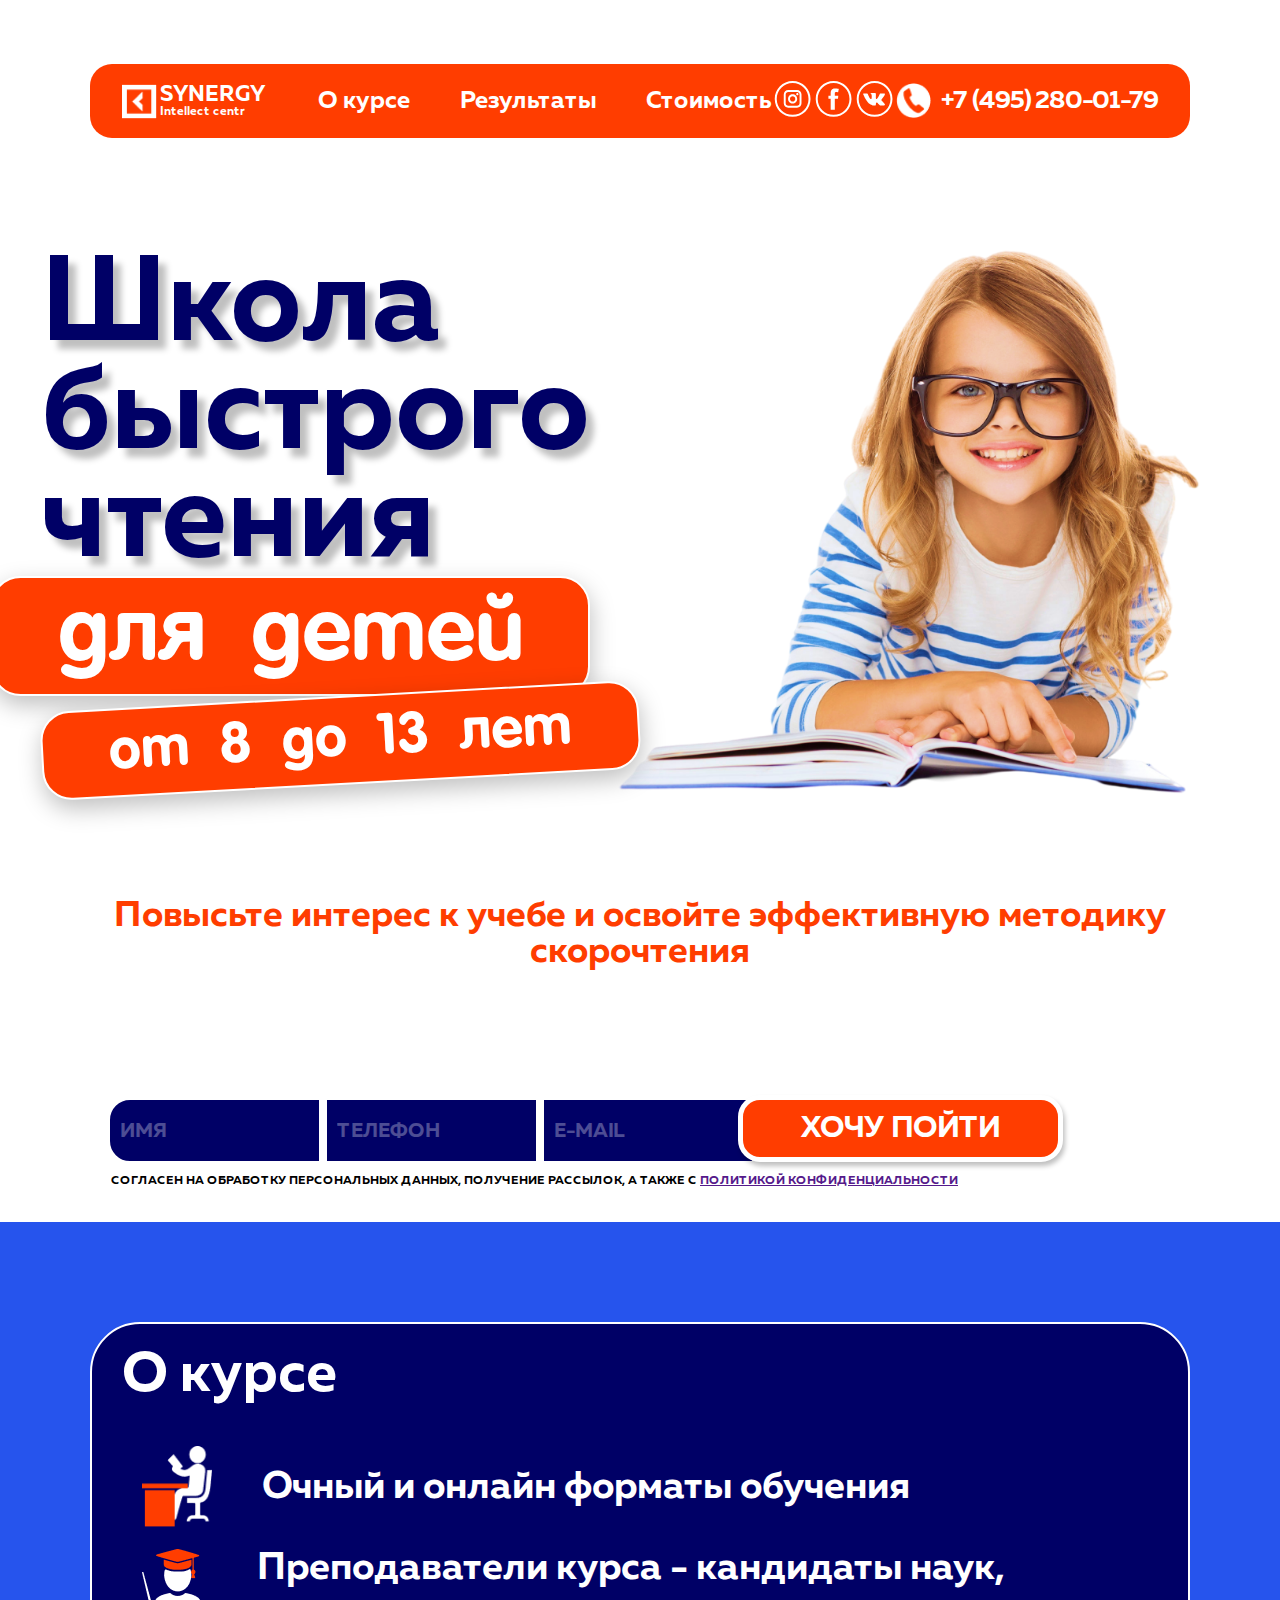
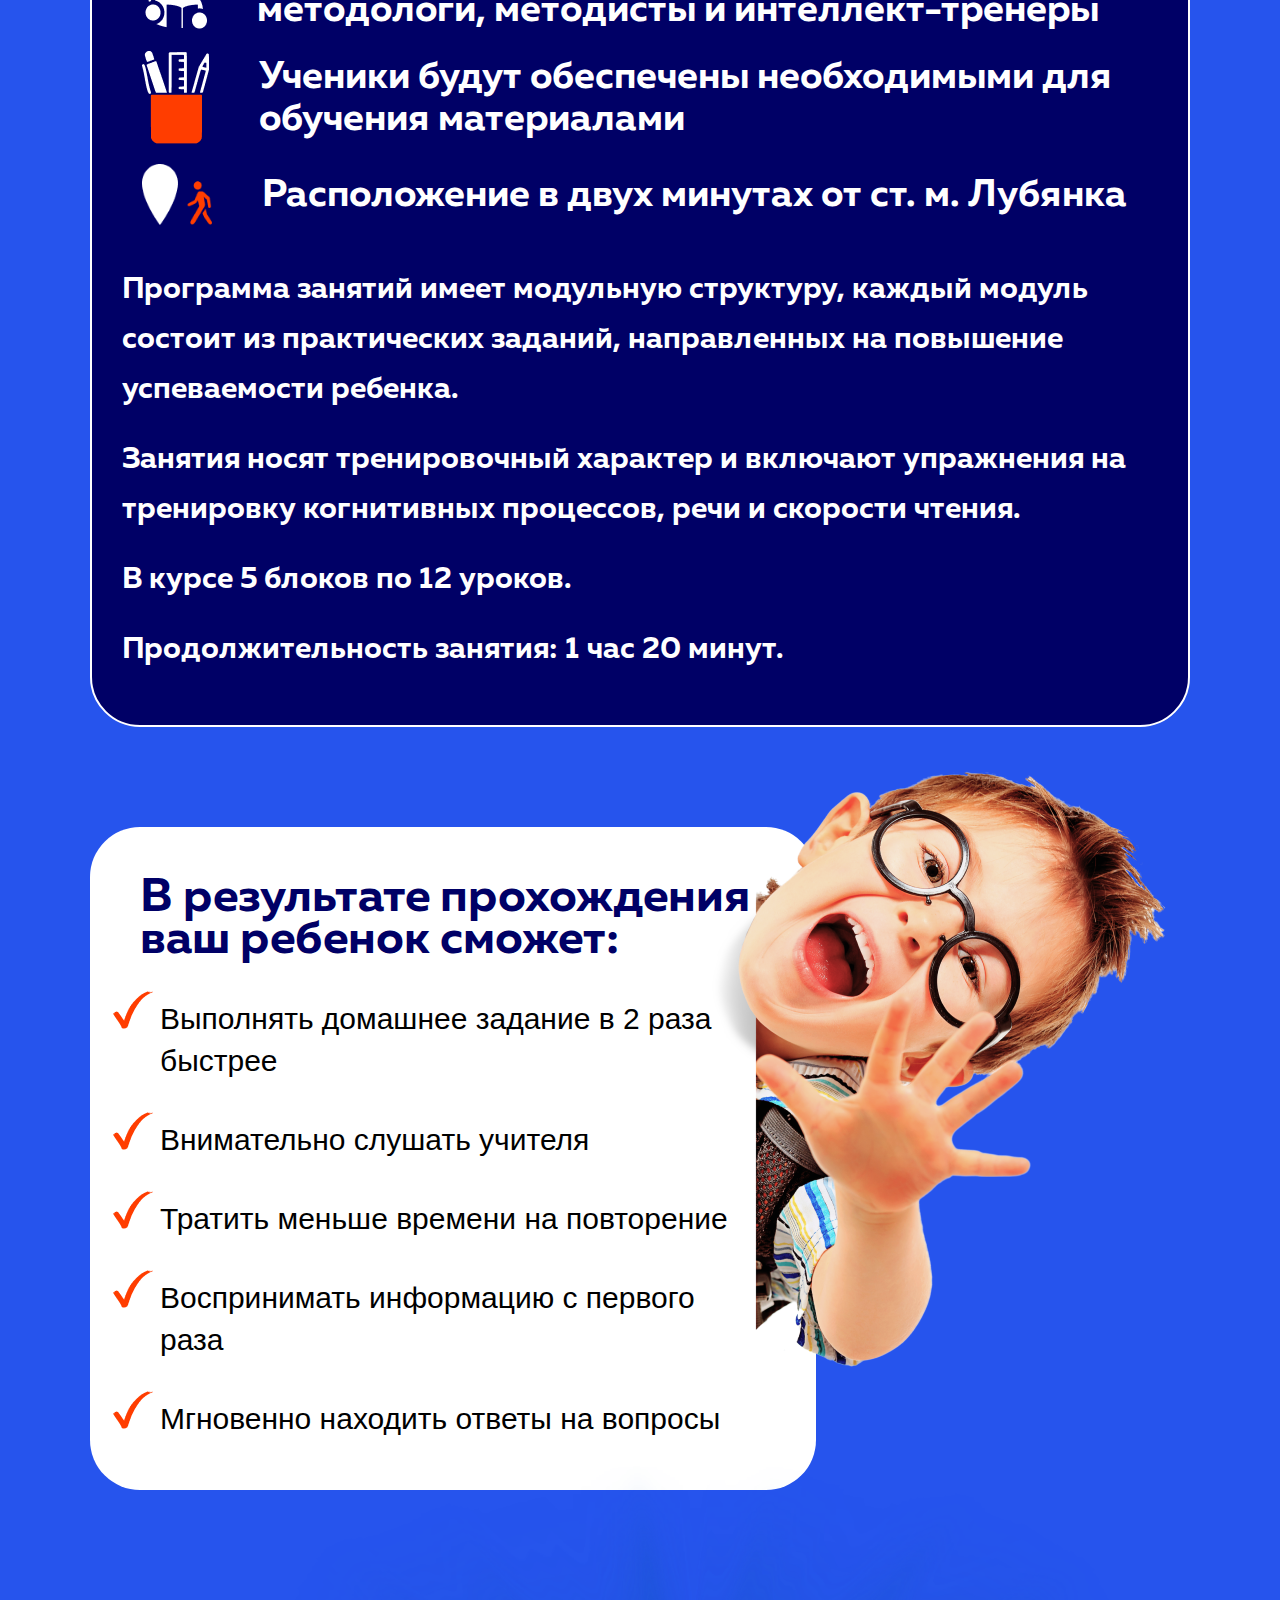
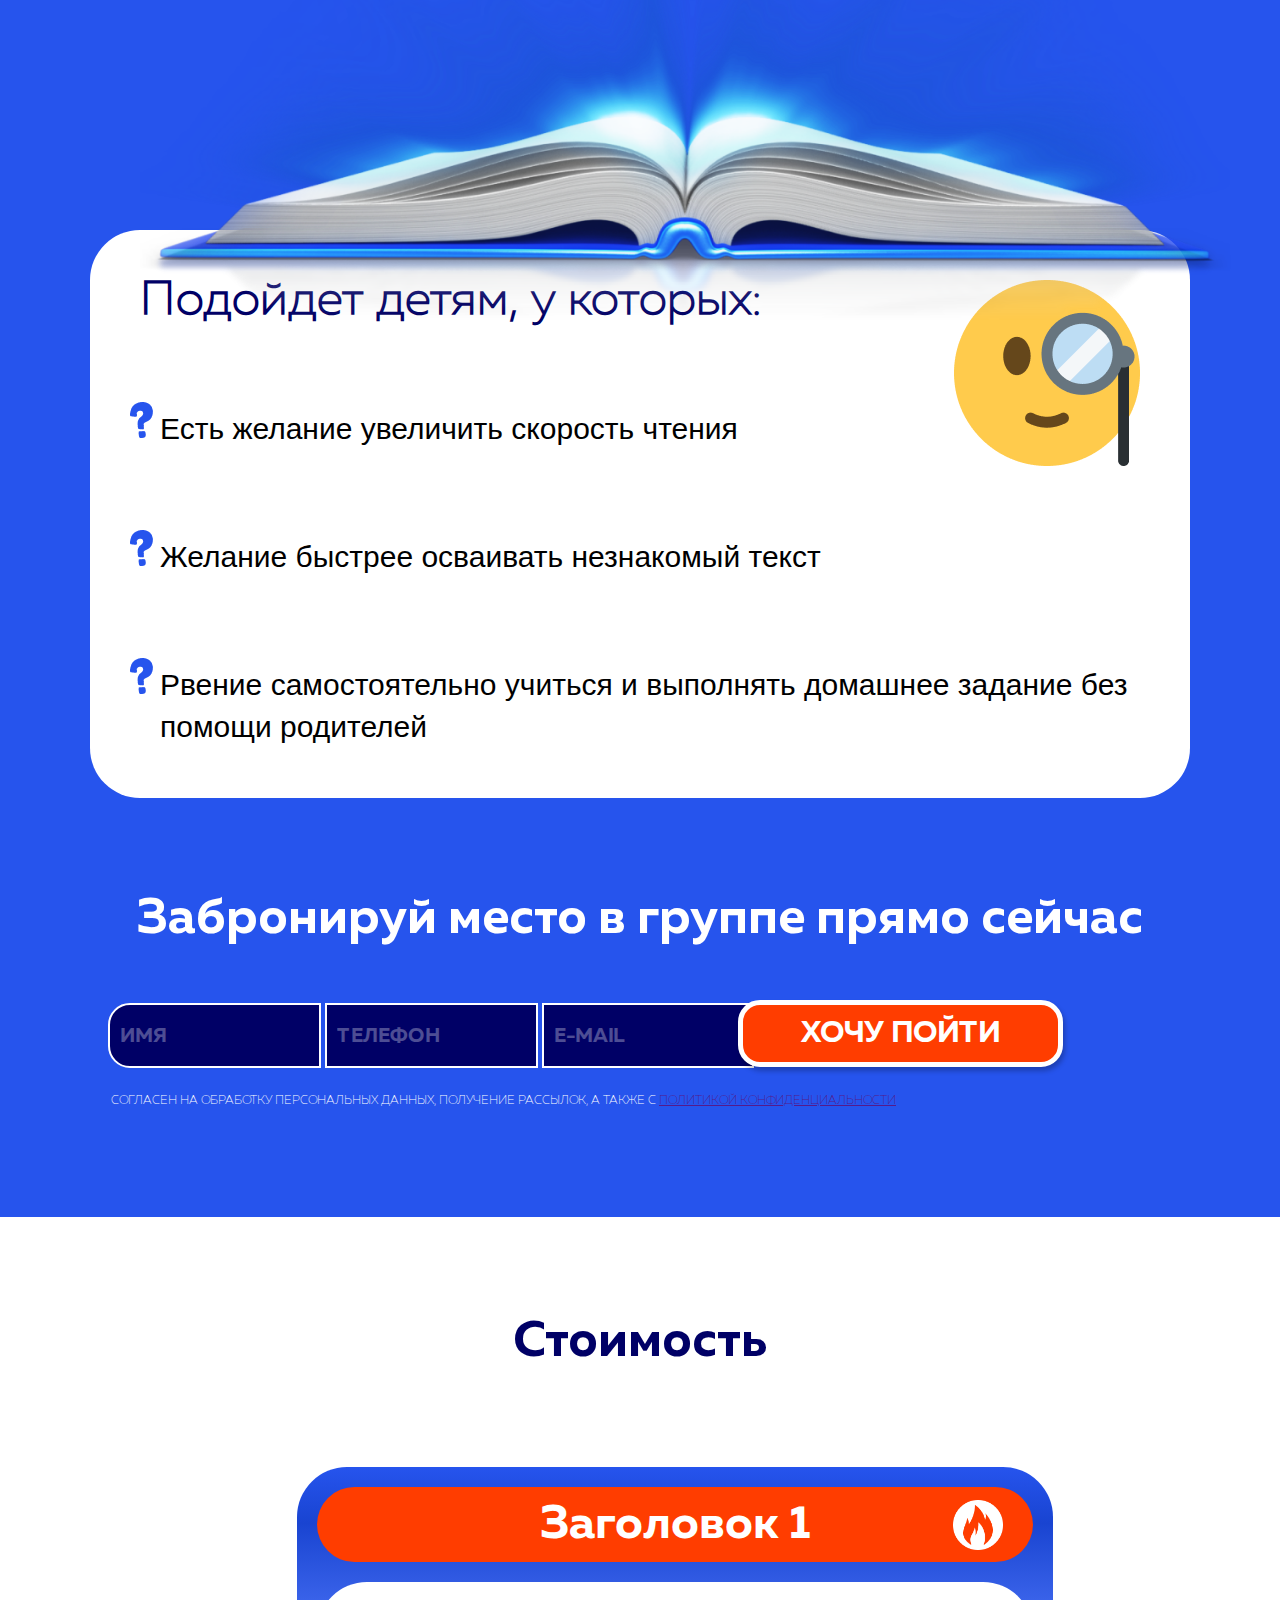
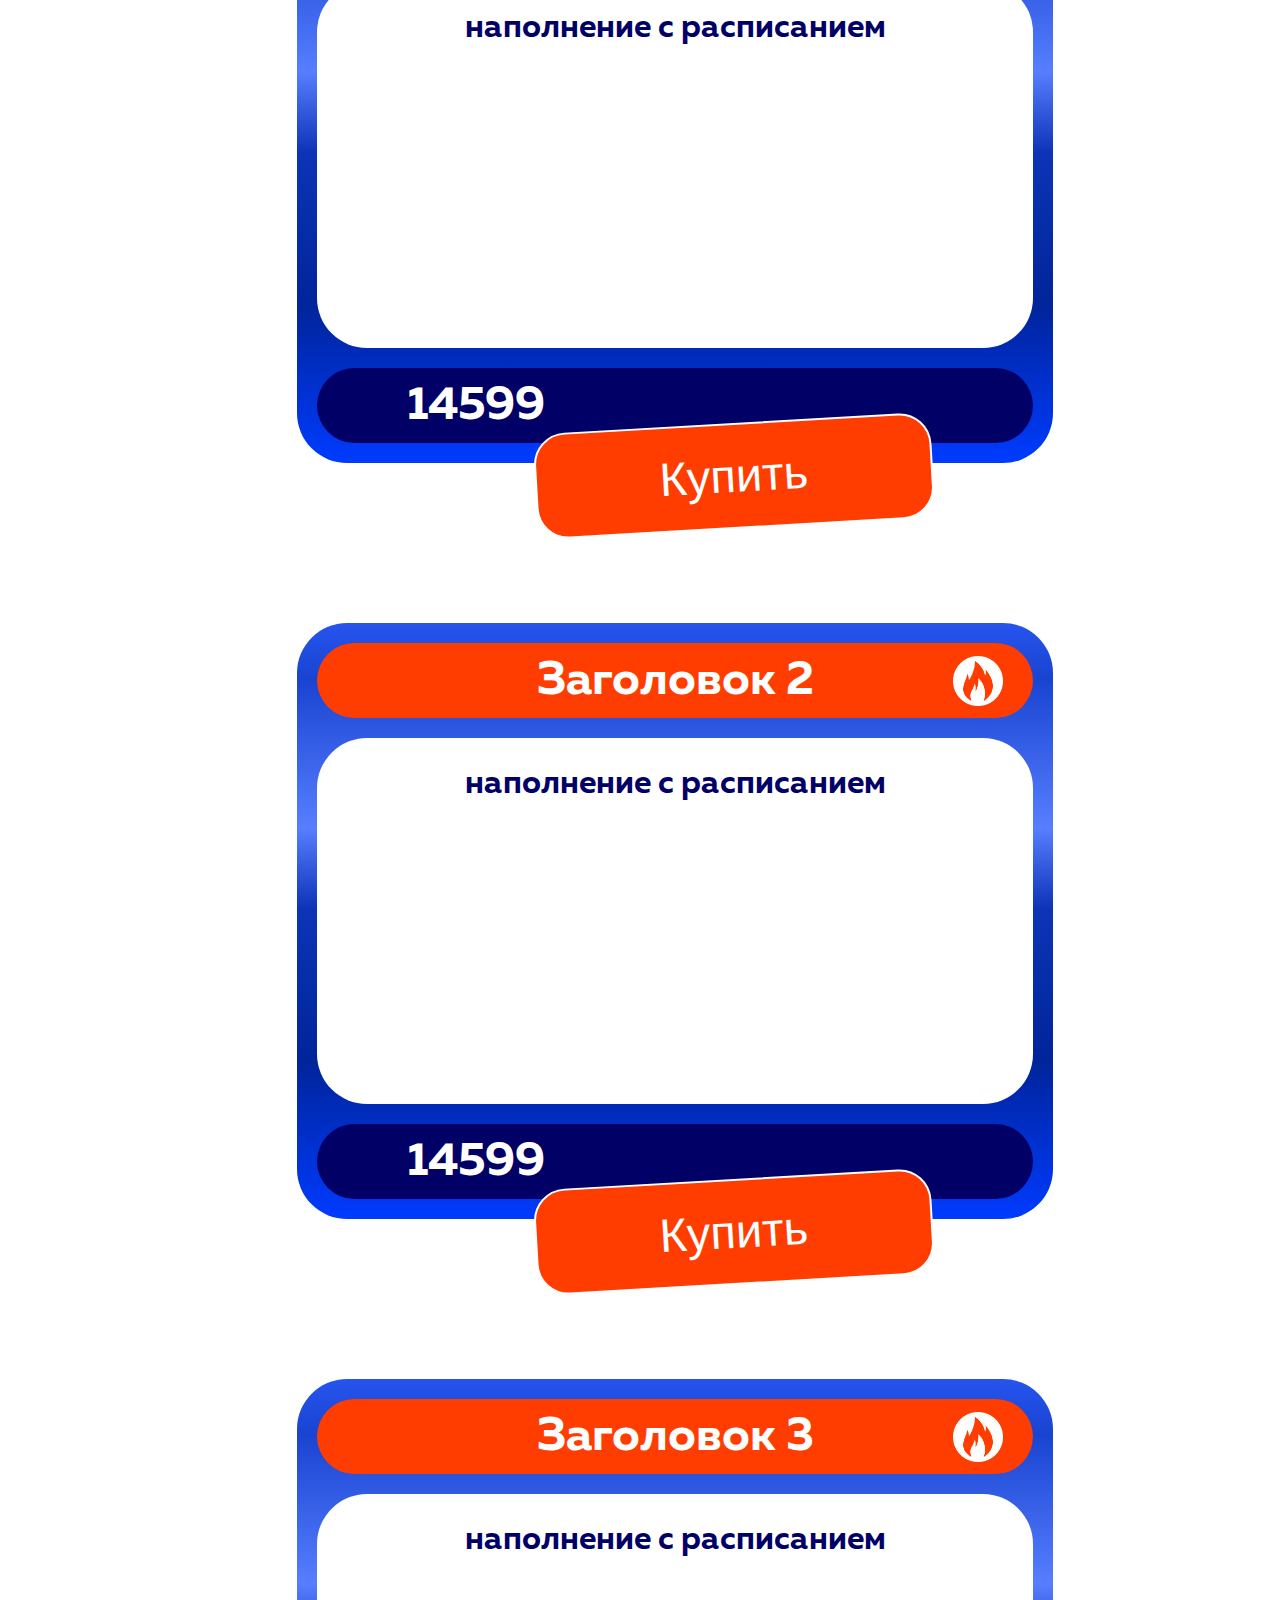
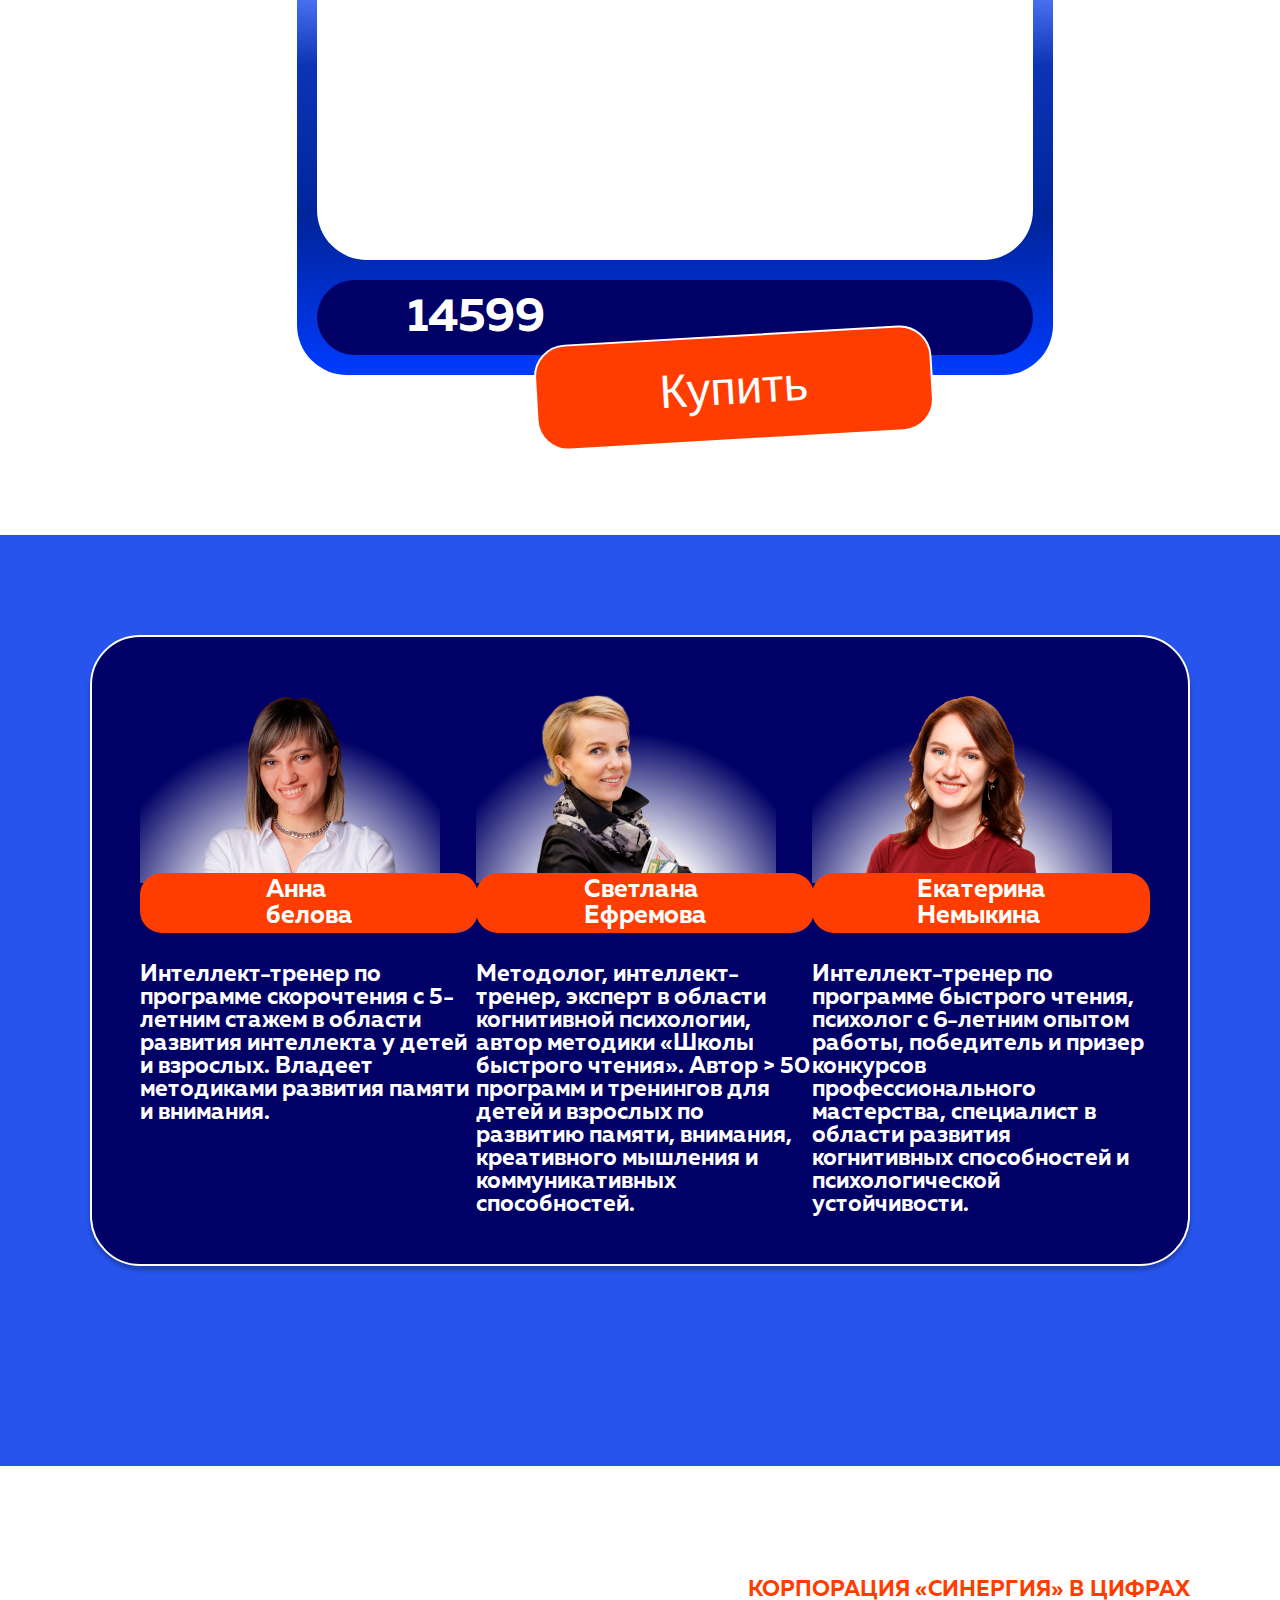
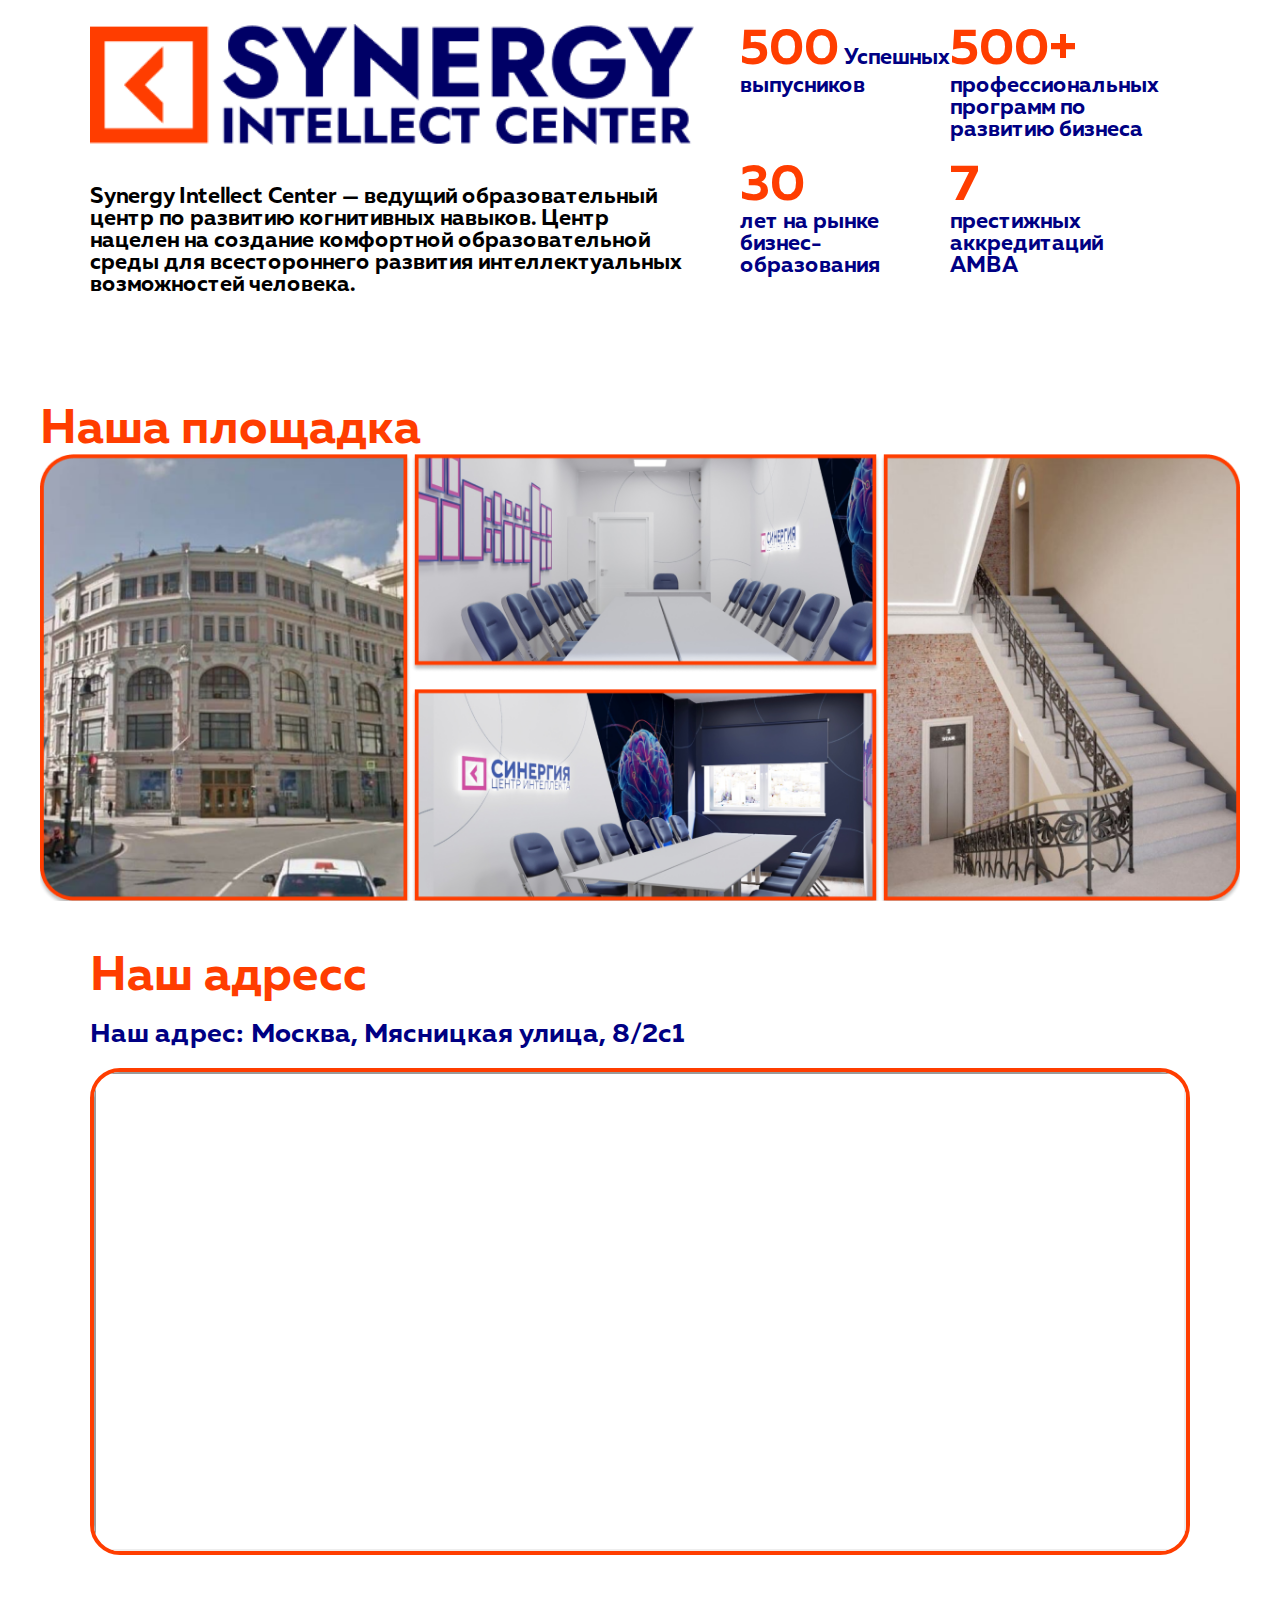
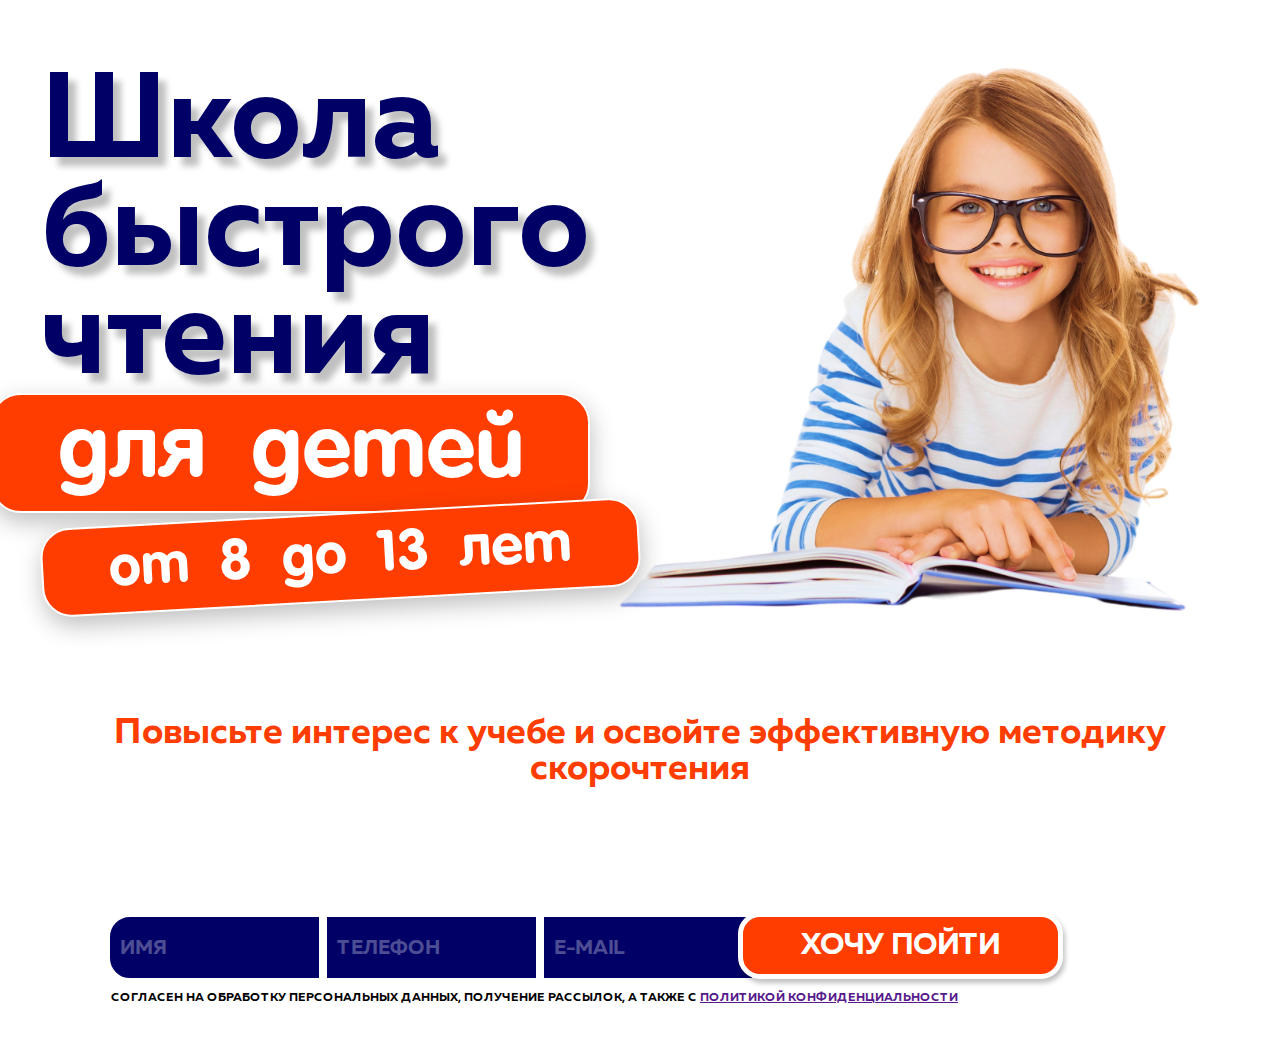
==== commit 78a6a0c9: "final" ====
--- a/index.html
+++ b/index.html
@@ -78,7 +78,7 @@
                     </div>
                     <img class="img-header" src="img/image 89.png" alt="">
                 </div>
-                <h2>Повысьте интерес к учебе и освойте эффективную методику скорочтения</h2>
+                <h2 class="form-info">Повысьте интерес к учебе и освойте эффективную методику скорочтения</h2>
                 <div class="forms">
                     <form action="">
                         <input type="text" placeholder="имя">
--- a/style.css
+++ b/style.css
@@ -219,7 +219,6 @@
     .info h1 {
         font-size: 120px;
     }
-
     .img-header {
         width: 700px;
     }
@@ -231,7 +230,6 @@
         font-size: 20px;
         margin-left: 50px;
     }
-
     .info span {
         text-align: center;
         background: #FF3D00;
@@ -249,14 +247,12 @@
         z-index: 1;
         width: 100%;
     }
-
     .info span:last-child {
         font-size: 36px;
         left: 40px;
         font-size: 2;
         transform: rotate(-3.16deg);
     }
-
     .header__text {
         display: flex;
         align-items: center;
@@ -265,28 +261,21 @@
         align-items: flex-start;
         margin-top: 100px;
     }
-
-
-
 }
 
 @media screen and (max-width: 1220px) {
     .info h1 {
         font-size: 90px;
     }
-
     .img-header {
         width: 500px;
     }
-
     .conatiner {
         max-width: 900px;
     }
-
     .result-img {
         position: relative;
-
-        top:440px;
+        top: 440px;
         width: 43%;
     }
 }
@@ -384,9 +373,9 @@
     z-index: 10;
 }
 
-.menu-btn > span,
-.menu-btn > span::before,
-.menu-btn > span::after {
+.menu-btn>span,
+.menu-btn>span::before,
+.menu-btn>span::after {
     display: block;
     position: absolute;
     width: 100%;
@@ -395,12 +384,12 @@
     transition-duration: .25s;
 }
 
-.menu-btn > span::before {
+.menu-btn>span::before {
     content: '';
     top: -8px;
 }
 
-.menu-btn > span::after {
+.menu-btn>span::after {
     content: '';
     top: 8px;
 }
@@ -453,21 +442,21 @@
     background-color: #CFD8DC;
 }
 
-#menu-toggle:checked ~ .menu-btn > span {
+#menu-toggle:checked~.menu-btn>span {
     transform: rotate(45deg);
 }
 
-#menu-toggle:checked ~ .menu-btn > span::before {
+#menu-toggle:checked~.menu-btn>span::before {
     top: 0;
     transform: rotate(0);
 }
 
-#menu-toggle:checked ~ .menu-btn > span::after {
+#menu-toggle:checked~.menu-btn>span::after {
     top: 0;
     transform: rotate(90deg);
 }
 
-#menu-toggle:checked ~ .menubox {
+#menu-toggle:checked~.menubox {
     visibility: visible;
     left: 0;
 }
@@ -488,7 +477,6 @@
     font-family: 'muller-light';
     font-weight: 400;
     line-height: 42px;
-
 }
 
 .about-block {
@@ -540,6 +528,7 @@
     margin-top: 20px;
 }
 
+
 /* результаты курса */
 
 .result {
@@ -571,7 +560,7 @@
     font-size: 47px;
 }
 
-.result-list > li {
+.result-list>li {
     font-size: 30px;
     margin-top: 30px;
     font-weight: 100;
@@ -586,6 +575,7 @@
     z-index: 2;
     top: -70px;
 }
+
 
 /* результаты курса */
 
@@ -638,7 +628,7 @@
     font-size: 47px;
 }
 
-.ratio-list > li {
+.ratio-list>li {
     font-size: 30px;
     margin-top: 80px;
     font-weight: 100;
@@ -987,13 +977,11 @@
 
 @media (max-width: 1380px) {
     .container {
-        max-width: 1100x;
-        width: 100%;
-    }
-
+        max-width: 1100px;
+        width: 100%;
+    }
     .result-img img {
         position: relative;
-
     }
 }
 
@@ -1002,7 +990,6 @@
         max-width: 900px;
         width: 100%;
     }
-
     .result {
         font-family: 'muller';
         margin-top: 50px;
@@ -1014,12 +1001,10 @@
         position: relative;
         justify-content: flex-start;
     }
-
     .result-title {
         color: #000066;
         margin-bottom: 30px;
     }
-
     .result-block {
         width: 60%;
         padding: 50px;
@@ -1027,12 +1012,10 @@
         border-radius: 50px;
         position: relative;
     }
-
     .result-title h3 {
         font-size: 35px;
     }
-
-    .result-list > li {
+    .result-list>li {
         font-size: 21px;
         margin-top: 30px;
         font-weight: 100;
@@ -1040,7 +1023,6 @@
         list-style: url(./img/8.png);
         margin-left: 20px;
     }
-
     .result-img {
         position: absolute;
         right: 0px;
@@ -1048,46 +1030,37 @@
         top: 40px;
         width: 50%;
     }
-
     .speaker {
         max-width: 200px;
     }
-
     .speaker-info {
         font-size: 18px;
     }
     .speak-img img {
         max-width: 200px;
     }
-
     .speaker-head {
         width: 200px;
-        font-size:20px;
-    }
-
-
+        font-size: 20px;
+    }
 }
 
 @media (max-width: 972px) {
     h1 {
         font-size: 36px;
     }
-
     .forms {
         flex-direction: column;
         padding: 0px 27px;
         justify-content: center;
         align-items: center;
     }
-
     input {
         width: 100%;
     }
-
     input:first-child {
         border-radius: 20px 20px 0px 0px;
     }
-
     .go {
         margin: 0 auto;
         min-width: 100%;
@@ -1095,29 +1068,23 @@
         bottom: 10px;
         left: 1px;
     }
-
     form {
         display: flex;
         justify-content: center;
         flex-direction: column;
     }
-
     .menu ul li {
         display: block;
     }
-
     .header-menu {
         display: none;
     }
-
     .tel {
         display: none;
     }
-
     .social-icons {
         display: none;
     }
-
     /* .burger-menu {
 display: block;
 } */
@@ -1131,37 +1098,29 @@
         max-width: 600px;
         width: 100%;
         text-shadow: 8.53006px 8.53006px 6.0929px rgba(0, 0, 0, 0.25);
-        top:10px;
+        top: 10px;
         min-width: 300px;
-
-    }
-
+    }
     .img-header {
         width: 100%;
         max-width: 450px;
         position: relative;
         left: 0;
     }
-
     info span {
         margin-top: 200px;
-
-    }
-
+    }
     .info span:first-child {
         position: relative;
         top: 150px;
     }
-
     .number {
         position: absolute;
         right: 11%;
     }
-
     .burger-menu {
         display: block;
     }
-
     .logo {
         position: absolute;
         left: 5%;
@@ -1208,13 +1167,15 @@
     body {
         padding: 0;
     }
-
-    .conatiner {
-        max-width: 500px;
+    .container {
+        max-width: 400px;
         padding: 0;
         margin: 0 auto;
-    }
-
+        display: flex;
+        flex-direction: column;
+        justify-content: center;
+
+    }
     .about {
         background-color: #2654ED;
         display: flex;
@@ -1226,7 +1187,6 @@
         line-height: 42px;
         font-size: 12px;
     }
-
     .speakers {
         display: flex;
         max-width: 1200px;
@@ -1237,12 +1197,11 @@
         box-shadow: 0px 4px 4px rgba(0, 0, 0, 0.25);
         border-radius: 50px;
         justify-content: space-between;
-        padding:0;
+        padding: 0;
         align-items: flex-start;
         overflow: hidden;
         margin-right: 20px;
     }
-
     .speaker {
         display: flex;
         flex-direction: column;
@@ -1252,21 +1211,16 @@
         position: relative;
         font-size: 35px;
     }
-
-
-
     .synergy-info {
         display: flex;
         margin-top: 18px;
         width: 100%;
         flex-direction: column;
     }
-
     .stat {
         margin-top: 30px;
         width: 400px;
     }
-
     /* мобильная версия */
     .about {
         background-color: #2654ED;
@@ -1277,9 +1231,7 @@
         font-family: 'muller-light';
         font-weight: 400;
         line-height: 42px;
-
-    }
-
+    }
     .about-block {
         max-width: 1272px;
         margin-top: 100px;
@@ -1291,43 +1243,43 @@
         padding: 30px;
         font-family: 'muller';
     }
-
     .about-block span {
         display: flex;
         align-items: center;
     }
-
     .about-block-title {
         font-size: 26px;
         margin-bottom: 10px;
     }
-
     .about-block ul {
         padding: 20px;
         list-style: none;
     }
-
     .about-block ul li {
         font-size: 20px;
         display: flex;
         align-items: center;
         margin-top: 20px;
     }
-
     .about-block ul li img {
         width: 40px;
     }
-
     .about-block ul li span {
         margin-left: 50px
     }
-
     .about-block p {
         font-size: 15px;
         line-height: 50px;
         margin-top: 20px;
     }
 
+    .form {
+        margin: 0;
+    }
+
+    .form-info {
+        font-size: 25px;
+    }
     /* результаты курса */
     .result {
         font-family: 'muller';
@@ -1339,12 +1291,10 @@
         position: relative;
         justify-content: flex-start;
     }
-
     .result-title {
         color: #000066;
         margin-bottom: 30px;
     }
-
     .result-block {
         width: 90%;
         padding: 50px;
@@ -1352,12 +1302,10 @@
         border-radius: 50px;
         position: relative;
     }
-
     .result-title h3 {
         font-size: 18px;
     }
-
-    .result-list > li {
+    .result-list>li {
         font-size: 11px;
         margin-top: 30px;
         font-weight: 100;
@@ -1365,7 +1313,6 @@
         list-style: url(./img/8.png);
         margin-left: 20px;
     }
-
     .result-img {
         position: absolute;
         left: 87%;
@@ -1373,17 +1320,14 @@
         z-index: 2;
         top: 0px;
     }
-
     /* результаты курса */
     .about-title-form {
         color: #fff;
         font-size: 50px;
     }
-
     .result-img img {
         width: 30%;
     }
-
     .book {
         width: 100%;
         position: absolute;
@@ -1392,12 +1336,14 @@
         right: 0.9em;
     }
 
+    .header__text{
+        height: 300px;
+    }
     .ratio {
         width: 100%;
         display: flex;
         justify-content: center;
     }
-
     .ratio-block {
         width: 100%;
         max-width: 1272px;
@@ -1409,7 +1355,6 @@
         margin-bottom: 100px;
         z-index: 2;
     }
-
     .smile {
         position: absolute;
         top: 0px;
@@ -1417,35 +1362,28 @@
         margin: 50px;
         width: 60px;
     }
-
     .ratio-title h3 {
         font-size: 12px;
         font-weight: bold;
     }
-
-    .ratio-list > li {
+    .ratio-list>li {
         font-size: 11px;
         margin-top: 20px;
         font-family: Verdana, Geneva, Tahoma, sans-serif;
         list-style: url(./img/9.png);
     }
-
     .info h1 {
         font-size: 25px;
         max-width: 100px;
         margin: 0;
         padding: 0;
     }
-
-    .header {
-    }
-
+    .header {}
     .img-header {
         width: 100%;
         position: absolute;
         left: 40%;
     }
-
     .info span {
         max-width: 200px;
         width: 100%;
@@ -1453,13 +1391,11 @@
         position: absolute;
         top: 20em;
     }
-
     .info span:last-child {
         width: 50%;
         font-size: 15px;
         top: 23em;
     }
-
     .swipe-view {
         overflow-x: auto;
         overflow-y: hidden;
@@ -1470,7 +1406,6 @@
         display: flex;
         -webkit-overflow-scrolling: touch;
     }
-
     .section {
         /* display: flex; */
         width: 100%;
@@ -1479,7 +1414,6 @@
         scroll-snap-align: start;
         background: transparent;
     }
-
     .mobile {
         /* display: flex; */
         width: 100%;
@@ -1495,42 +1429,55 @@
     .menu ul li a {
         font-size: 16px;
     }
-
     .social-icons img {
         width: 26px;
         height: 26px;
     }
-
     .number img {
         width: 26px;
         height: 26px;
     }
-
     .logo img {
         width: 30px;
     }
-
     .logo__text {
         display: flex;
         flex-direction: column;
         margin-left: 3px;
     }
-
     .text-top {
         font-size: 18px;
         text-transform: uppercase;
         font-weight: bold;
     }
-
     .text-bottom {
         font-size: 8px;
     }
-
     .tel {
         font-size: 16px;
     }
-
-
-}
-
-
+}
+
+@media (max-width: 520px) {
+    .info {
+        margin: 0;
+        padding: 0;
+    }
+    .info h1 {
+        font-size: 35px;
+        margin-bottom: 100px;
+        position: relative;
+        left: 0;
+        top: 0;
+        margin: 0;
+        padding: 0;
+
+
+    }
+    .img-header {
+        width: 300px;
+        position: absolute;
+        right: 0;
+        z-index: 3;
+    }
+    }
